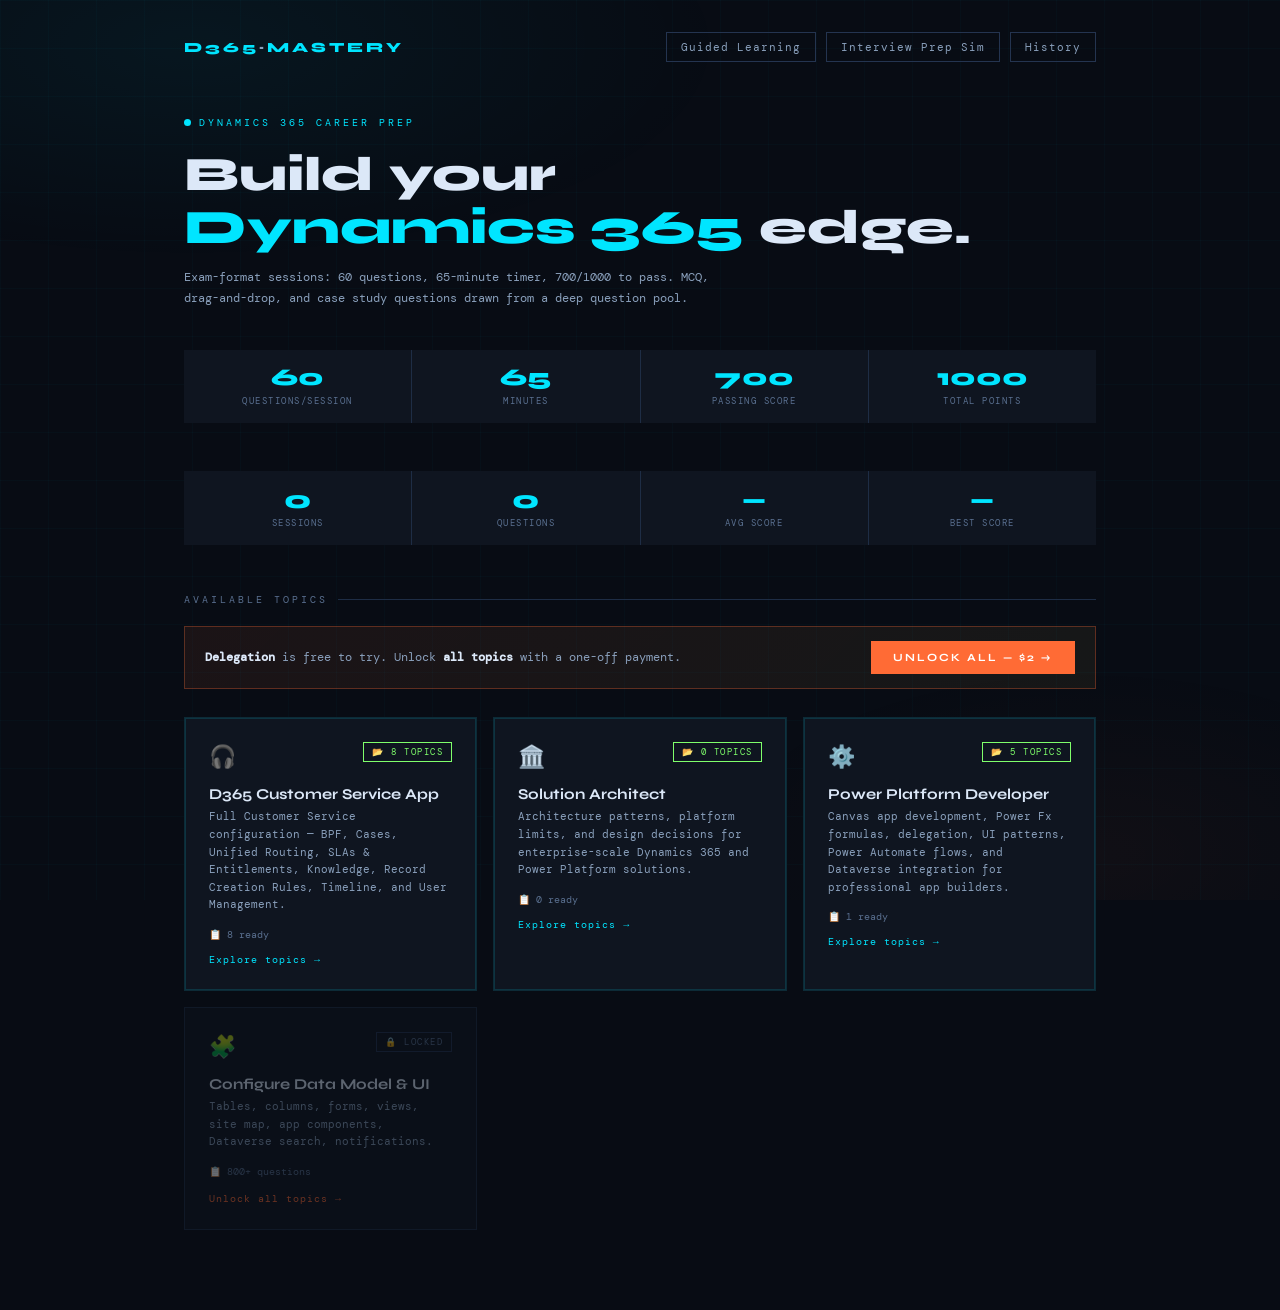
==== index.html @ d8ffca82 "add solution architect" ====
<!DOCTYPE html>
<html lang="en">
<head>
<meta charset="UTF-8">
<meta name="viewport" content="width=device-width, initial-scale=1.0">
<title>Build your Dynamics 365 Edge</title>
<link href="https://fonts.googleapis.com/css2?family=Syne:wght@400;600;700;800&family=DM+Mono:ital,wght@0,300;0,400;0,500;1,300&family=Share+Tech+Mono&display=swap" rel="stylesheet">
<style>
:root{
  --bg:#080c14;--surface:#0f1520;--surface2:#161f30;--surface3:#1c2840;
  --border:#1e2d45;--border2:#243450;
  --accent:#00e5ff;--accent-dim:rgba(0,229,255,0.1);
  --accent2:#ff6b35;--accent3:#7fff6b;--warn:#ffd166;
  --text:#dce8f8;--muted:#5a7090;--muted2:#8aa0bc;
  --correct:#7fff6b;--wrong:#ff4d6d;
  --correct-dim:rgba(127,255,107,0.09);--wrong-dim:rgba(255,77,109,0.09);
  --timer-ok:#7fff6b;--timer-warn:#ffd166;--timer-danger:#ff4d6d;
}
*{margin:0;padding:0;box-sizing:border-box}
body{font-family:'DM Mono',monospace;background:var(--bg);color:var(--text);min-height:100vh;overflow-x:hidden}
body::before{content:'';position:fixed;inset:0;background:radial-gradient(ellipse 70% 40% at 15% 5%,rgba(0,229,255,0.05) 0%,transparent 60%),radial-gradient(ellipse 50% 35% at 85% 95%,rgba(255,107,53,0.04) 0%,transparent 60%);pointer-events:none;z-index:0}
body::after{content:'';position:fixed;inset:0;background-image:linear-gradient(rgba(0,229,255,0.022) 1px,transparent 1px),linear-gradient(90deg,rgba(0,229,255,0.022) 1px,transparent 1px);background-size:48px 48px;pointer-events:none;z-index:0}
.app{position:relative;z-index:1;min-height:100vh}
.screen{display:none;min-height:100vh;padding:32px 24px;max-width:960px;margin:0 auto}
.screen.active{display:block;animation:fadeUp .35s ease}
@keyframes fadeUp{from{opacity:0;transform:translateY(14px)}to{opacity:1;transform:translateY(0)}}

/* ── NAV ── */
.top-nav{display:flex;justify-content:space-between;align-items:center;margin-bottom:48px}
.nav-logo{font-family:'Syne',sans-serif;font-weight:800;font-size:14px;letter-spacing:3px;text-transform:uppercase;color:var(--accent)}
.nav-logo span{color:var(--muted2)}
.nav-actions{display:flex;gap:10px}
.nav-btn{font-family:'DM Mono',monospace;font-size:11px;letter-spacing:1px;background:transparent;color:var(--muted2);border:1px solid var(--border2);padding:7px 14px;cursor:pointer;transition:all .2s}
.nav-btn:hover{color:var(--text);border-color:var(--muted2)}
.nav-btn.active-nav{color:var(--accent);border-color:var(--accent)}

/* ── HOME ── */
.hero-eyebrow{display:inline-flex;align-items:center;gap:8px;font-size:10px;letter-spacing:3px;text-transform:uppercase;color:var(--accent);margin-bottom:20px}
.hero-dot{width:7px;height:7px;border-radius:50%;background:var(--accent);animation:pulse 2s infinite}
@keyframes pulse{0%,100%{opacity:1;transform:scale(1)}50%{opacity:.4;transform:scale(1.6)}}
.hero-title{font-family:'Syne',sans-serif;font-size:clamp(2rem,5vw,3rem);font-weight:800;line-height:1.1;margin-bottom:12px}
.hero-title em{font-style:normal;color:var(--accent)}
.hero-sub{color:var(--muted2);font-size:12px;line-height:1.8;max-width:560px;margin-bottom:40px}
.exam-info-bar{display:grid;grid-template-columns:repeat(4,1fr);gap:1px;background:var(--border);margin-bottom:48px}
.eib-cell{background:var(--surface);padding:16px 18px;text-align:center}
.eib-n{font-family:'Syne',sans-serif;font-size:1.5rem;font-weight:800;color:var(--accent);display:block;line-height:1}
.eib-l{font-size:9px;color:var(--muted);letter-spacing:1.5px;text-transform:uppercase;margin-top:5px}
.stats-bar{display:flex;gap:1px;margin-bottom:48px;background:var(--border)}
.stat-cell{flex:1;background:var(--surface);padding:16px 18px;text-align:center}
.stat-n{font-family:'Syne',sans-serif;font-size:1.6rem;font-weight:800;color:var(--accent);display:block;line-height:1}
.stat-l{font-size:9px;color:var(--muted);letter-spacing:1.5px;text-transform:uppercase;margin-top:5px}
.section-label{font-size:10px;letter-spacing:3px;text-transform:uppercase;color:var(--muted);margin-bottom:20px;display:flex;align-items:center;gap:10px}
.section-label::after{content:'';flex:1;height:1px;background:var(--border)}
.topics-grid{display:grid;grid-template-columns:repeat(auto-fill,minmax(270px,1fr));gap:16px;margin-bottom:48px}
.topic-card{background:var(--surface);border:1px solid var(--border);padding:24px;cursor:pointer;transition:all .2s;position:relative;overflow:hidden}
.topic-card::before{content:'';position:absolute;inset:0;background:linear-gradient(135deg,var(--accent-dim),transparent);opacity:0;transition:opacity .3s}
.topic-card:hover{border-color:var(--accent);transform:translateY(-3px);box-shadow:0 12px 32px rgba(0,229,255,0.1)}
.topic-card:hover::before{opacity:1}
.topic-card.locked{opacity:.4;cursor:not-allowed}
.topic-card.locked:hover{transform:none;border-color:var(--border);box-shadow:none}
.topic-card.locked::before{display:none}
.skull-btn{position:absolute;bottom:14px;right:14px;background:none;border:1px solid transparent;color:var(--muted);font-size:14px;cursor:pointer;padding:4px 6px;line-height:1;transition:all .2s;opacity:0;z-index:10}
.topic-card:hover .skull-btn{opacity:1}
.skull-btn:hover{color:var(--wrong);border-color:rgba(255,77,109,0.4);background:rgba(255,77,109,0.08);transform:scale(1.15)}
.card-header{display:flex;justify-content:space-between;align-items:flex-start;margin-bottom:14px}
.card-icon{font-size:22px}
.card-status{font-size:9px;letter-spacing:1.5px;text-transform:uppercase;padding:3px 8px;border:1px solid}
.status-ready{color:var(--accent3);border-color:var(--accent3)}
.status-locked{color:var(--muted);border-color:var(--border2)}
.card-title{font-family:'Syne',sans-serif;font-weight:700;font-size:15px;margin-bottom:5px}
.card-desc{font-size:11px;color:var(--muted2);line-height:1.6;margin-bottom:14px}
.card-meta{display:flex;gap:12px;font-size:10px;color:var(--muted);flex-wrap:wrap}
.card-progress{margin-top:14px;height:2px;background:var(--border)}
.card-progress-fill{height:100%;background:linear-gradient(90deg,var(--accent),var(--accent3));transition:width .5s}
.mastery-badge{display:inline-flex;align-items:center;gap:5px;font-size:10px;margin-top:10px;padding:3px 8px;background:var(--surface2);border:1px solid var(--border2)}
.mb-dot{width:5px;height:5px;border-radius:50%}

/* ── QUIZ LAYOUT ── */
.quiz-layout{display:grid;grid-template-columns:1fr;gap:0;min-height:100vh}
.quiz-layout.has-scenario{grid-template-columns:1fr 340px}

/* ── QUIZ TOPBAR ── */
.quiz-topbar{display:flex;justify-content:space-between;align-items:center;margin-bottom:0;padding:16px 24px;background:var(--surface);border-bottom:1px solid var(--border);position:sticky;top:0;z-index:100;grid-column:1/-1}
.quiz-back{font-size:11px;color:var(--muted);cursor:pointer;background:none;border:none;font-family:'DM Mono',monospace;transition:color .2s}
.quiz-back:hover{color:var(--accent)}
.quiz-center{display:flex;align-items:center;gap:20px}
.q-counter{font-size:11px;color:var(--muted2);letter-spacing:.5px}
.q-type-badge{font-size:9px;letter-spacing:2px;text-transform:uppercase;padding:3px 8px;border:1px solid}
.qtb-mcq{color:var(--accent);border-color:var(--accent)}
.qtb-dragdrop{color:var(--warn);border-color:var(--warn)}
.qtb-casestudy{color:var(--accent2);border-color:var(--accent2)}

/* ── TIMER ── */
.timer-wrap{display:flex;align-items:center;gap:8px}
.timer-display{font-family:'Share Tech Mono',monospace;font-size:20px;min-width:64px;text-align:right;letter-spacing:2px;transition:color .3s}
.timer-display.ok{color:var(--timer-ok)}
.timer-display.warn{color:var(--timer-warn)}
.timer-display.danger{color:var(--timer-danger);animation:timerPulse .8s infinite}
@keyframes timerPulse{0%,100%{opacity:1}50%{opacity:.5}}
.timer-bar-track{width:80px;height:4px;background:var(--border);border-radius:2px;overflow:hidden}
.timer-bar-fill{height:100%;border-radius:2px;transition:width 1s linear,background .3s}

/* ── SCORE LIVE ── */
.live-score{font-family:'Syne',sans-serif;font-size:12px;font-weight:700;color:var(--muted2)}
.live-score span{color:var(--accent)}

/* ── MAIN QUIZ AREA ── */
.quiz-main{padding:28px 24px;overflow-y:auto}
.progress-track{height:3px;background:var(--border);margin-bottom:28px;position:relative;overflow:hidden}
.progress-fill{height:100%;background:linear-gradient(90deg,var(--accent),var(--accent2));transition:width .5s}
.progress-fill::after{content:'';position:absolute;right:0;top:0;width:24px;height:100%;background:#fff;opacity:.4;filter:blur(4px)}

/* ── QUESTION NAV DOTS ── */
.q-nav{display:flex;flex-wrap:wrap;gap:6px;margin-bottom:24px}
.q-dot{width:22px;height:22px;border-radius:2px;border:1px solid var(--border2);background:var(--surface2);cursor:pointer;transition:all .15s;font-size:8px;font-family:'Syne',sans-serif;font-weight:700;display:flex;align-items:center;justify-content:center;color:var(--muted)}
.q-dot:hover{border-color:var(--accent);color:var(--accent)}
.q-dot.current{border-color:var(--accent);background:var(--accent);color:#000}
.q-dot.answered-correct{background:rgba(127,255,107,0.2);border-color:var(--correct);color:var(--correct)}
.q-dot.answered-wrong{background:rgba(255,77,109,0.2);border-color:var(--wrong);color:var(--wrong)}
.q-dot.answered-partial{background:rgba(255,209,102,0.2);border-color:var(--warn);color:var(--warn)}
.q-dot.skipped{border-color:var(--muted);border-style:dashed}

/* ── SCENARIO PANEL ── */
.scenario-panel{background:var(--surface);border-left:1px solid var(--border);display:flex;flex-direction:column;position:sticky;top:57px;height:calc(100vh - 57px);overflow:hidden}
.scenario-header{padding:16px 20px;border-bottom:1px solid var(--border);display:flex;justify-content:space-between;align-items:center;flex-shrink:0}
.scenario-header-title{font-family:'Syne',sans-serif;font-size:11px;font-weight:700;letter-spacing:2px;text-transform:uppercase;color:var(--accent2)}
.scenario-toggle{font-size:11px;color:var(--muted);cursor:pointer;background:none;border:none;font-family:'DM Mono',monospace;transition:color .2s}
.scenario-toggle:hover{color:var(--accent)}
.scenario-body{padding:20px;overflow-y:auto;flex:1;font-size:12px;line-height:1.75;color:var(--muted2)}
.scenario-body strong{color:var(--text)}
.scenario-body .scenario-label{font-size:9px;letter-spacing:2px;text-transform:uppercase;color:var(--accent2);margin-bottom:10px;display:block}
.scenario-body .scenario-q-list{margin-top:16px;padding-top:16px;border-top:1px solid var(--border)}
.scenario-body .sq-item{display:flex;gap:8px;font-size:11px;padding:6px 0;color:var(--muted);cursor:pointer;transition:color .2s}
.scenario-body .sq-item:hover{color:var(--text)}
.scenario-body .sq-item.sq-current{color:var(--accent)}
.scenario-body .sq-item.sq-done-pass{color:var(--correct)}
.scenario-body .sq-item.sq-done-fail{color:var(--wrong)}

/* ── MCQ ── */
.q-block{animation:fadeUp .25s ease}
.q-meta-row{display:flex;align-items:center;gap:10px;margin-bottom:14px;flex-wrap:wrap}
.cat-tag{font-size:9px;letter-spacing:2px;text-transform:uppercase;padding:3px 10px;border:1px solid}
.cat-delegable{color:var(--accent3);border-color:var(--accent3)}
.cat-nondelegable{color:var(--wrong);border-color:var(--wrong)}
.cat-partial{color:var(--warn);border-color:var(--warn)}
.cat-general{color:var(--accent);border-color:var(--accent)}
.q-tag-chip{font-size:9px;color:var(--muted);padding:3px 8px;background:var(--surface2);border:1px solid var(--border)}
.pts-chip{font-size:9px;color:var(--warn);padding:3px 8px;background:rgba(255,209,102,0.08);border:1px solid rgba(255,209,102,0.3);margin-left:auto}
.question-text{font-family:'Syne',sans-serif;font-size:clamp(.95rem,2.5vw,1.15rem);font-weight:700;line-height:1.55;margin-bottom:24px}
.options-grid{display:grid;gap:9px;margin-bottom:20px}
.opt-btn{background:var(--surface);border:1px solid var(--border);color:var(--text);padding:13px 17px;text-align:left;cursor:pointer;font-family:'DM Mono',monospace;font-size:12px;line-height:1.5;transition:all .15s;display:flex;align-items:flex-start;gap:12px;width:100%}
.opt-btn:hover:not(:disabled){border-color:var(--accent);background:var(--surface2);transform:translateX(4px)}
.opt-btn:disabled{cursor:default}
.opt-letter{font-family:'Syne',sans-serif;font-weight:800;font-size:10px;color:var(--muted);min-width:18px;padding-top:2px;flex-shrink:0}
.opt-btn.selected{border-color:var(--accent);background:var(--accent-dim)}
.opt-btn.selected .opt-letter{color:var(--accent)}
.opt-btn.correct{border-color:var(--correct);background:var(--correct-dim)}
.opt-btn.correct .opt-letter{color:var(--correct)}
.opt-btn.wrong{border-color:var(--wrong);background:var(--wrong-dim)}
.opt-btn.wrong .opt-letter{color:var(--wrong)}
.opt-btn.incorrect-reveal{border-color:var(--border2);opacity:.7}
.opt-wrong-note{display:none;font-size:10px;color:var(--wrong);margin-top:5px;line-height:1.5}
.opt-btn.incorrect-reveal .opt-wrong-note{display:block}

/* ── FEEDBACK ── */
.feedback-panel{border-left:3px solid;padding:14px 18px;background:var(--surface);margin-bottom:16px;display:none;animation:fadeUp .25s ease}
.feedback-panel.show{display:block}
.feedback-panel.fp-correct{border-color:var(--correct)}
.feedback-panel.fp-wrong{border-color:var(--wrong)}
.feedback-panel.fp-partial{border-color:var(--warn)}
.fb-label{font-family:'Syne',sans-serif;font-weight:800;font-size:10px;letter-spacing:2.5px;text-transform:uppercase;margin-bottom:7px}
.fb-label.c{color:var(--correct)}
.fb-label.w{color:var(--wrong)}
.fb-label.p{color:var(--warn)}
.fb-body{font-size:11px;color:var(--muted2);line-height:1.75}
.fb-body strong{color:var(--text)}
.fb-pts{font-family:'Syne',sans-serif;font-size:11px;font-weight:700;margin-top:8px}
.ms-ref-btn{display:inline-flex;align-items:center;gap:7px;margin-top:12px;font-family:'DM Mono',monospace;font-size:10px;color:var(--accent);border:1px solid rgba(0,229,255,0.3);background:rgba(0,229,255,0.05);padding:7px 13px;text-decoration:none;transition:all .2s}
.ms-ref-btn:hover{background:rgba(0,229,255,0.12);border-color:var(--accent)}

/* ── DRAG & DROP ── */
.dd-instruction{font-family:'Syne',sans-serif;font-size:clamp(.9rem,2vw,1.1rem);font-weight:700;line-height:1.55;margin-bottom:20px}
.dd-layout{display:grid;grid-template-columns:1fr 1fr;gap:20px;margin-bottom:20px}
.dd-items-pool{background:var(--surface2);border:1px solid var(--border);padding:16px}
.dd-pool-label{font-size:9px;letter-spacing:2px;text-transform:uppercase;color:var(--muted);margin-bottom:12px}
.dd-item{background:var(--surface);border:1px solid var(--border2);padding:10px 14px;margin-bottom:8px;cursor:grab;font-size:12px;transition:all .2s;user-select:none;display:flex;align-items:center;gap:8px}
.dd-item:hover{border-color:var(--accent);transform:translateX(3px)}
.dd-item.dragging{opacity:.4;border-color:var(--accent);cursor:grabbing}
.dd-item.placed{opacity:.4;cursor:default;background:var(--surface2)}
.dd-item.placed:hover{transform:none;border-color:var(--border2)}
.dd-drag-handle{color:var(--muted);font-size:10px}
.dd-zones{display:grid;gap:12px}
.dd-zone{background:var(--surface2);border:2px dashed var(--border2);padding:14px;min-height:80px;transition:all .2s}
.dd-zone.drag-over{border-color:var(--accent);background:var(--accent-dim)}
.dd-zone-label{font-size:9px;letter-spacing:2px;text-transform:uppercase;color:var(--muted2);margin-bottom:10px;display:flex;align-items:center;gap:6px}
.dd-zone-label::before{content:'';width:6px;height:6px;border-radius:50%;background:var(--muted2)}
.dd-placed-item{background:var(--surface);border:1px solid var(--border2);padding:8px 12px;margin-bottom:6px;font-size:11px;display:flex;justify-content:space-between;align-items:center;cursor:pointer;transition:all .2s}
.dd-placed-item:hover{border-color:var(--wrong);color:var(--wrong)}
.dd-placed-item .remove-x{color:var(--muted);font-size:12px;transition:color .2s}
.dd-placed-item:hover .remove-x{color:var(--wrong)}
.dd-zone.zone-correct{border-color:var(--correct);background:var(--correct-dim);border-style:solid}
.dd-zone.zone-wrong{border-color:var(--wrong);background:var(--wrong-dim);border-style:solid}
.dd-zone.zone-partial{border-color:var(--warn);background:rgba(255,209,102,0.06);border-style:solid}
.dd-check-btn{font-family:'Syne',sans-serif;font-weight:700;font-size:11px;letter-spacing:2px;text-transform:uppercase;background:var(--accent);color:#000;border:none;padding:12px 28px;cursor:pointer;transition:all .2s;margin-bottom:16px}
.dd-check-btn:hover{transform:translateY(-2px);box-shadow:0 6px 20px rgba(0,229,255,0.3)}
.dd-check-btn:disabled{opacity:.4;cursor:default;transform:none;box-shadow:none}

/* ── CASE STUDY ── */
.cs-sub-header{display:flex;align-items:center;gap:12px;margin-bottom:16px}
.cs-sub-label{font-size:9px;letter-spacing:2px;text-transform:uppercase;color:var(--accent2)}
.cs-sub-progress{font-size:10px;color:var(--muted)}

/* ── QUESTION ACTIONS ── */
.q-actions{display:flex;gap:10px;align-items:center;margin-top:4px;flex-wrap:wrap}
.btn-next{font-family:'Syne',sans-serif;font-weight:700;font-size:11px;letter-spacing:2px;text-transform:uppercase;background:transparent;color:var(--accent);border:1px solid var(--accent);padding:11px 26px;cursor:pointer;transition:all .2s;display:none}
.btn-next.show{display:inline-block}
.btn-next:hover{background:var(--accent);color:#000}
.btn-skip{font-family:'Syne',sans-serif;font-weight:700;font-size:11px;letter-spacing:2px;text-transform:uppercase;background:transparent;color:var(--muted);border:1px solid var(--border2);padding:11px 20px;cursor:pointer;transition:all .2s}
.btn-skip:hover{color:var(--text);border-color:var(--muted)}
.btn-skip.hide{display:none}
.flag-btn{font-family:'DM Mono',monospace;font-size:11px;color:var(--muted);background:none;border:1px solid var(--border2);padding:11px 14px;cursor:pointer;transition:all .2s}
.flag-btn:hover{color:var(--warn);border-color:var(--warn)}
.flag-btn.flagged{color:var(--warn);border-color:var(--warn);background:rgba(255,209,102,0.08)}
.report-btn{font-family:'DM Mono',monospace;font-size:11px;color:var(--muted);background:none;border:1px solid var(--border2);padding:11px 14px;cursor:pointer;transition:all .2s}
.report-btn:hover{color:var(--wrong);border-color:var(--wrong)}
.report-btn.reported{color:var(--wrong);border-color:var(--wrong);background:rgba(255,77,109,0.08)}

.topic-card-group{border-color:var(--accent-dim);position:relative}
.topic-card-group::after{content:'';position:absolute;inset:0;border:1px solid var(--accent);opacity:.15;pointer-events:none}
/* ── GUIDED LEARNING ── */
.gl-reader-layout{display:grid;grid-template-columns:220px 1fr;gap:0;min-height:calc(100vh - 120px);border:1px solid var(--border)}
.gl-sidebar{background:var(--surface);border-right:1px solid var(--border);padding:0;display:flex;flex-direction:column;position:sticky;top:24px;max-height:calc(100vh - 48px);overflow-y:auto}
.gl-sidebar-topic{font-family:'Syne',sans-serif;font-size:11px;font-weight:700;letter-spacing:2px;text-transform:uppercase;color:var(--accent);padding:20px 18px 12px;border-bottom:1px solid var(--border)}
.gl-sidebar-nav{flex:1;padding:8px 0}
.gl-nav-chapter{width:100%;background:none;border:none;text-align:left;padding:10px 18px;font-family:'DM Mono',monospace;font-size:11px;color:var(--muted2);cursor:pointer;transition:all .15s;display:flex;align-items:center;gap:10px;line-height:1.4}
.gl-nav-chapter:hover{color:var(--text);background:var(--surface2)}
.gl-nav-chapter.active{color:var(--accent);background:var(--accent-dim);border-left:2px solid var(--accent)}
.gl-nav-chapter.done{color:var(--correct)}
.gl-nav-chapter .gl-ch-num{font-size:9px;color:var(--muted);min-width:16px}
.gl-nav-chapter .gl-ch-tick{margin-left:auto;color:var(--correct);font-size:10px;opacity:0}
.gl-nav-chapter.done .gl-ch-tick{opacity:1}
.gl-back-btn{margin:12px;font-family:'DM Mono',monospace;font-size:10px;letter-spacing:1px;color:var(--muted);background:none;border:1px solid var(--border);padding:8px 12px;cursor:pointer;transition:all .2s;text-align:left}
.gl-back-btn:hover{color:var(--text);border-color:var(--muted)}
.gl-content{padding:36px 40px;background:var(--bg);min-height:500px}
.gl-chapter-eyebrow{font-size:9px;letter-spacing:3px;text-transform:uppercase;color:var(--accent);margin-bottom:10px}
.gl-chapter-title{font-family:'Syne',sans-serif;font-size:1.6rem;font-weight:800;margin-bottom:6px;line-height:1.2}
.gl-chapter-sub{font-size:12px;color:var(--muted2);line-height:1.7;margin-bottom:28px;max-width:600px}
.gl-section{margin-bottom:32px}
.gl-section h3{font-family:'Syne',sans-serif;font-size:13px;font-weight:700;letter-spacing:1px;text-transform:uppercase;color:var(--muted2);margin-bottom:12px;padding-bottom:6px;border-bottom:1px solid var(--border)}
.gl-prose{font-size:13px;line-height:1.9;color:var(--text);margin-bottom:16px}
.gl-prose strong{color:var(--accent)}
.gl-prose code{font-family:'DM Mono',monospace;font-size:11px;background:var(--surface2);border:1px solid var(--border);padding:1px 6px;color:var(--accent3)}
.gl-keybox{background:var(--surface);border:1px solid var(--border2);border-left:3px solid var(--accent);padding:16px 18px;margin-bottom:16px}
.gl-keybox-label{font-size:9px;letter-spacing:2px;text-transform:uppercase;color:var(--accent);margin-bottom:8px}
.gl-keybox ul{list-style:none;padding:0;margin:0}
.gl-keybox ul li{font-size:12px;line-height:1.8;color:var(--muted2);padding-left:14px;position:relative}
.gl-keybox ul li::before{content:'→';position:absolute;left:0;color:var(--accent);font-size:10px}
.gl-keybox ul li strong{color:var(--text)}
.gl-warnbox{background:var(--surface);border:1px solid var(--border2);border-left:3px solid var(--warn);padding:16px 18px;margin-bottom:16px}
.gl-warnbox-label{font-size:9px;letter-spacing:2px;text-transform:uppercase;color:var(--warn);margin-bottom:8px}
.gl-warnbox p{font-size:12px;line-height:1.8;color:var(--muted2);margin:0}
.gl-warnbox p strong{color:var(--text)}
.gl-table{width:100%;border-collapse:collapse;margin-bottom:16px;font-size:12px}
.gl-table th{background:var(--surface2);border:1px solid var(--border);padding:10px 14px;text-align:left;font-family:'Syne',sans-serif;font-size:10px;letter-spacing:1px;text-transform:uppercase;color:var(--muted)}
.gl-table td{border:1px solid var(--border);padding:10px 14px;color:var(--muted2);line-height:1.6;vertical-align:top}
.gl-table td strong{color:var(--text)}
.gl-table tr:hover td{background:var(--surface)}
/* Quick Check */
.gl-qcheck{background:var(--surface);border:1px solid var(--border2);padding:24px;margin-top:32px}
.gl-qcheck-label{font-size:9px;letter-spacing:3px;text-transform:uppercase;color:var(--warn);margin-bottom:12px}
.gl-qcheck-q{font-size:13px;line-height:1.7;margin-bottom:16px;font-weight:500}
.gl-qcheck-opts{display:flex;flex-direction:column;gap:8px;margin-bottom:0}
.gl-qcheck-opt{background:none;border:1px solid var(--border2);padding:10px 14px;text-align:left;font-family:'DM Mono',monospace;font-size:12px;color:var(--muted2);cursor:pointer;transition:all .2s;display:flex;align-items:flex-start;gap:10px}
.gl-qcheck-opt:hover:not(:disabled){border-color:var(--accent);color:var(--text)}
.gl-qcheck-opt:disabled{cursor:default}
.gl-qcheck-opt.qc-correct{border-color:var(--correct);color:var(--correct);background:var(--correct-dim)}
.gl-qcheck-opt.qc-wrong{border-color:var(--wrong);color:var(--wrong);background:var(--wrong-dim)}
.gl-qcheck-opt.qc-reveal{border-color:var(--correct);color:var(--correct);opacity:.5}
.gl-qcheck-letter{font-size:9px;color:var(--muted);min-width:14px;margin-top:2px}
.gl-qcheck-fb{margin-top:14px;font-size:12px;line-height:1.7;padding:12px 14px;border-left:3px solid var(--border2);color:var(--muted2);display:none}
.gl-qcheck-fb.show{display:block}
.gl-qcheck-fb.fb-ok{border-color:var(--correct);color:var(--muted2)}
.gl-qcheck-fb.fb-wrong{border-color:var(--wrong);color:var(--muted2)}
/* Nav footer */
.gl-nav-footer{display:flex;justify-content:space-between;align-items:center;margin-top:40px;padding-top:24px;border-top:1px solid var(--border)}
.gl-nav-footer-btn{font-family:'Syne',sans-serif;font-weight:700;font-size:11px;letter-spacing:2px;text-transform:uppercase;padding:12px 24px;cursor:pointer;transition:all .2s;border:1px solid var(--border2);background:none;color:var(--muted)}
.gl-nav-footer-btn:hover{color:var(--text);border-color:var(--muted)}
.gl-nav-footer-btn.primary{background:var(--accent);color:#000;border-color:var(--accent)}
.gl-nav-footer-btn.primary:hover{background:var(--text);border-color:var(--text)}
.gl-progress-bar{height:2px;background:var(--border);margin-bottom:0}
.gl-progress-fill{height:100%;background:var(--accent);transition:width .4s ease}
@media(max-width:680px){
  .gl-reader-layout{grid-template-columns:1fr}
  .gl-sidebar{position:static;max-height:none;border-right:none;border-bottom:1px solid var(--border)}
  .gl-content{padding:24px 18px}
}

/* ── REPORT MODAL ── */
.rpt-modal-bg{position:fixed;inset:0;background:rgba(0,0,0,.88);z-index:9999;display:flex;align-items:center;justify-content:center;padding:24px;animation:fadeUp .2s ease}
.rpt-modal{background:var(--surface);border:1px solid var(--border2);max-width:460px;width:100%;padding:32px;position:relative}
.rpt-close{position:absolute;top:16px;right:16px;background:none;border:none;color:var(--muted);font-size:16px;cursor:pointer;line-height:1;padding:4px 8px}
.rpt-close:hover{color:var(--text)}
.rpt-eyebrow{font-size:9px;letter-spacing:3px;text-transform:uppercase;color:var(--wrong);margin-bottom:10px}
.rpt-title{font-family:'Syne',sans-serif;font-size:1.2rem;font-weight:800;margin-bottom:6px}
.rpt-subtitle{font-size:11px;color:var(--muted2);line-height:1.6;margin-bottom:24px}
.rpt-label{font-size:10px;letter-spacing:2px;text-transform:uppercase;color:var(--muted);margin-bottom:8px;display:block}
.rpt-select{width:100%;background:var(--surface2);border:1px solid var(--border2);color:var(--text);font-family:'DM Mono',monospace;font-size:12px;padding:11px 14px;margin-bottom:18px;cursor:pointer;appearance:none;-webkit-appearance:none;background-image:url("data:image/svg+xml,%3Csvg xmlns='http://www.w3.org/2000/svg' width='12' height='12' viewBox='0 0 24 24' fill='none' stroke='%235a7090' stroke-width='2'%3E%3Cpolyline points='6 9 12 15 18 9'/%3E%3C/svg%3E");background-repeat:no-repeat;background-position:right 14px center}
.rpt-select:focus{outline:none;border-color:var(--accent)}
.rpt-textarea{width:100%;background:var(--surface2);border:1px solid var(--border2);color:var(--text);font-family:'DM Mono',monospace;font-size:12px;padding:11px 14px;resize:none;height:90px;line-height:1.6;margin-bottom:6px}
.rpt-textarea:focus{outline:none;border-color:var(--accent)}
.rpt-charcount{font-size:10px;color:var(--muted);text-align:right;margin-bottom:18px;display:block}
.rpt-charcount.rpt-warn{color:var(--wrong)}
.rpt-submit{font-family:'Syne',sans-serif;font-weight:700;font-size:11px;letter-spacing:2px;text-transform:uppercase;background:var(--wrong);color:#fff;border:none;padding:12px 28px;cursor:pointer;width:100%;transition:all .2s}
.rpt-submit:hover:not(:disabled){background:#e03055}
.rpt-submit:disabled{opacity:.45;cursor:not-allowed}
.rpt-status{font-size:11px;text-align:center;margin-top:14px;min-height:18px}
.rpt-status.ok{color:var(--correct)}
.rpt-status.err{color:var(--wrong)}

/* ── RESULTS ── */
.results-hero{display:grid;grid-template-columns:auto 1fr;gap:32px;align-items:center;margin-bottom:32px;flex-wrap:wrap}
.score-circle{width:140px;height:140px;border-radius:50%;display:flex;flex-direction:column;align-items:center;justify-content:center;border:3px solid;flex-shrink:0;position:relative}
.score-circle::before{content:'';position:absolute;inset:-6px;border-radius:50%;border:1px solid;opacity:.3}
.sc-num{font-family:'Syne',sans-serif;font-size:2.4rem;font-weight:800;line-height:1}
.sc-denom{font-size:11px;color:var(--muted);margin-top:2px}
.sc-grade{font-family:'Syne',sans-serif;font-size:10px;font-weight:700;letter-spacing:2px;text-transform:uppercase;margin-top:6px}
.results-meta h2{font-family:'Syne',sans-serif;font-size:clamp(1.4rem,3vw,2rem);font-weight:800;margin-bottom:8px}
.results-meta p{font-size:12px;color:var(--muted2);line-height:1.7}
.pass-badge{display:inline-flex;align-items:center;gap:6px;font-family:'Syne',sans-serif;font-size:11px;font-weight:700;letter-spacing:2px;text-transform:uppercase;padding:6px 14px;border:2px solid;margin-bottom:12px}
.pass-badge.pass{color:var(--correct);border-color:var(--correct)}
.pass-badge.fail{color:var(--wrong);border-color:var(--wrong)}
.breakdown-grid{display:grid;grid-template-columns:repeat(3,1fr);gap:12px;margin-bottom:24px}
.bd-cell{background:var(--surface);border:1px solid var(--border);padding:16px;text-align:center}
.bd-n{font-family:'Syne',sans-serif;font-size:1.5rem;font-weight:800;display:block}
.bd-l{font-size:9px;color:var(--muted);letter-spacing:1.5px;text-transform:uppercase;margin-top:4px}
/* CI */
.ci-card{background:var(--surface);border:1px solid var(--border);padding:22px;margin-bottom:22px}
.ci-title{font-family:'Syne',sans-serif;font-size:11px;font-weight:700;letter-spacing:2px;text-transform:uppercase;color:var(--muted);margin-bottom:14px}
.ci-bar-outer{position:relative;height:40px;margin-bottom:8px}
.ci-bar-track{position:absolute;top:50%;transform:translateY(-50%);left:0;right:0;height:6px;background:var(--border);border-radius:3px}
.ci-bar-range{position:absolute;top:50%;transform:translateY(-50%);height:6px;background:rgba(0,229,255,0.2);border-radius:3px;border-left:2px solid var(--accent);border-right:2px solid var(--accent);transition:all .8s ease}
.ci-bar-point{position:absolute;top:50%;transform:translate(-50%,-50%);width:14px;height:14px;background:var(--accent);border-radius:50%;z-index:3;transition:left .8s ease;box-shadow:0 0 0 4px rgba(0,229,255,0.2)}
.ci-tick-labels{display:flex;justify-content:space-between;font-size:9px;color:var(--muted)}
.ci-stats{display:grid;grid-template-columns:repeat(3,1fr);gap:10px;margin-top:14px}
.ci-stat{text-align:center;background:var(--surface2);padding:11px;border:1px solid var(--border)}
.ci-stat-n{font-family:'Syne',sans-serif;font-size:1.2rem;font-weight:800;display:block}
.ci-stat-l{font-size:9px;color:var(--muted);letter-spacing:1px;text-transform:uppercase;margin-top:3px}
.ci-interpret{margin-top:12px;font-size:10px;color:var(--muted);line-height:1.75;padding-top:12px;border-top:1px solid var(--border)}
.ci-interpret strong{color:var(--text)}
/* Perf */
.perf-grid{display:grid;gap:10px;margin-bottom:24px}
.perf-item{background:var(--surface);border:1px solid var(--border);padding:15px 18px;display:flex;gap:13px;align-items:flex-start}
.perf-icon{font-size:15px;min-width:20px;margin-top:1px}
.perf-area{font-family:'Syne',sans-serif;font-size:12px;font-weight:700;margin-bottom:4px}
.perf-why{font-size:11px;color:var(--muted2);line-height:1.65;margin-bottom:5px}
.perf-action{font-size:10px;color:var(--warn)}
/* Review */
.review-toggle{font-size:11px;color:var(--accent);cursor:pointer;letter-spacing:1px;border:none;background:none;font-family:'DM Mono',monospace;margin-bottom:14px;padding:0;display:flex;align-items:center;gap:6px}
.review-toggle:hover{opacity:.7}
.review-list{display:none}
.review-list.open{display:block}
.review-item{display:flex;gap:12px;padding:13px 0;border-bottom:1px solid var(--border);font-size:11px;line-height:1.65}
.ri-icon{font-size:13px;min-width:20px}
.ri-q strong{color:var(--text);display:block;margin-bottom:3px}
.ri-q{color:var(--muted2)}
.ri-ans{font-size:10px;color:var(--correct);margin-top:3px}
.results-actions{display:flex;gap:12px;flex-wrap:wrap;margin-top:24px}
.btn-primary{font-family:'Syne',sans-serif;font-weight:700;font-size:12px;letter-spacing:2px;text-transform:uppercase;background:var(--accent);color:#000;border:none;padding:14px 32px;cursor:pointer;transition:all .2s}
.btn-primary:hover{transform:translateY(-2px);box-shadow:0 8px 24px rgba(0,229,255,0.3)}
.btn-ghost{font-family:'Syne',sans-serif;font-weight:700;font-size:12px;letter-spacing:2px;text-transform:uppercase;background:transparent;color:var(--muted2);border:1px solid var(--border2);padding:14px 26px;cursor:pointer;transition:all .2s}
.btn-ghost:hover{color:var(--text);border-color:var(--muted2)}
/* History */
.history-empty{text-align:center;padding:60px 20px;color:var(--muted);font-size:12px}
.history-empty span{font-size:40px;display:block;margin-bottom:16px}
.session-list{display:grid;gap:10px}
.session-card{background:var(--surface);border:1px solid var(--border);padding:16px 20px;display:flex;justify-content:space-between;align-items:center;gap:16px}
.sc-topic{font-family:'Syne',sans-serif;font-size:12px;font-weight:700;margin-bottom:3px}
.sc-meta{font-size:10px;color:var(--muted)}
.sc-score-block{text-align:right}
.sc-score{font-family:'Syne',sans-serif;font-size:1.4rem;font-weight:800;line-height:1}
.sc-pct{font-size:10px;color:var(--muted);display:block;margin-top:2px}
/* Loading */
.loading-overlay{position:fixed;inset:0;background:var(--bg);display:flex;flex-direction:column;align-items:center;justify-content:center;z-index:999;gap:16px}
.loading-spinner{width:36px;height:36px;border:3px solid var(--border);border-top-color:var(--accent);border-radius:50%;animation:spin .8s linear infinite}
@keyframes spin{to{transform:rotate(360deg)}}
.loading-text{font-size:12px;color:var(--muted);letter-spacing:2px;text-transform:uppercase}
@media(max-width:700px){
  .quiz-layout.has-scenario{grid-template-columns:1fr}
  .scenario-panel{display:none}
  .breakdown-grid{grid-template-columns:1fr 1fr}
  .results-hero{grid-template-columns:1fr}
  .score-circle{margin:0 auto}
  .dd-layout{grid-template-columns:1fr}
}
/* ── RESUME PROMPT ── */
.resume-modal-bg{position:fixed;inset:0;background:rgba(0,0,0,.88);z-index:9998;display:flex;align-items:center;justify-content:center;padding:24px;animation:fadeUp .2s ease}
.resume-modal{background:var(--surface);border:1px solid var(--border2);max-width:460px;width:100%;padding:32px;position:relative}
.rm-eyebrow{font-size:9px;letter-spacing:3px;text-transform:uppercase;color:var(--warn);margin-bottom:12px}
.rm-title{font-family:'Syne',sans-serif;font-size:1.3rem;font-weight:800;margin-bottom:10px}
.rm-body{font-size:12px;color:var(--muted2);line-height:1.8;margin-bottom:24px}
.rm-actions{display:flex;gap:10px;flex-wrap:wrap}
.rm-resume{font-family:'Syne',sans-serif;font-weight:700;font-size:11px;letter-spacing:2px;text-transform:uppercase;background:var(--accent);color:#000;border:none;padding:12px 26px;cursor:pointer;transition:all .2s}
.rm-resume:hover{transform:translateY(-2px);box-shadow:0 6px 20px rgba(0,229,255,0.3)}
.rm-discard{font-family:'Syne',sans-serif;font-weight:700;font-size:11px;letter-spacing:2px;text-transform:uppercase;background:transparent;color:var(--wrong);border:1px solid rgba(255,77,109,0.35);padding:12px 22px;cursor:pointer;transition:all .2s}
.rm-discard:hover{background:rgba(255,77,109,0.08)}
/* ── SESSION REPLAY ── */
.replay-banner{display:flex;align-items:center;gap:10px;background:rgba(255,209,102,0.07);border:1px solid rgba(255,209,102,0.25);padding:10px 16px;margin-bottom:20px;font-size:11px;color:var(--warn);border-radius:0}
.replay-q-nav{display:flex;flex-wrap:wrap;gap:6px;margin-bottom:24px}
.rq-dot{width:22px;height:22px;border-radius:2px;border:1px solid var(--border2);background:var(--surface2);cursor:pointer;transition:all .15s;font-size:8px;font-family:'Syne',sans-serif;font-weight:700;display:flex;align-items:center;justify-content:center;color:var(--muted)}
.rq-dot:hover{border-color:var(--accent);color:var(--accent)}
.rq-dot.rq-current{border-color:var(--accent);background:var(--accent);color:#000}
.rq-dot.rq-correct{background:rgba(127,255,107,0.2);border-color:var(--correct);color:var(--correct)}
.rq-dot.rq-wrong{background:rgba(255,77,109,0.2);border-color:var(--wrong);color:var(--wrong)}
.rq-dot.rq-partial{background:rgba(255,209,102,0.2);border-color:var(--warn);color:var(--warn)}
.rq-dot.rq-skipped{border-color:var(--muted);border-style:dashed}
.replay-opt{background:var(--surface);border:1px solid var(--border);padding:13px 17px;font-family:'DM Mono',monospace;font-size:12px;line-height:1.5;display:flex;align-items:flex-start;gap:12px;margin-bottom:8px;pointer-events:none}
.replay-opt.ro-correct{border-color:var(--correct);background:var(--correct-dim)}
.replay-opt.ro-wrong{border-color:var(--wrong);background:var(--wrong-dim)}
.replay-opt.ro-neutral{opacity:.6}
.replay-opt .opt-letter{font-family:'Syne',sans-serif;font-weight:800;font-size:10px;min-width:18px;padding-top:2px;flex-shrink:0}
.replay-opt.ro-correct .opt-letter{color:var(--correct)}
.replay-opt.ro-wrong .opt-letter{color:var(--wrong)}
.replay-nav-btns{display:flex;gap:10px;margin-top:16px}
.rp-btn{font-family:'Syne',sans-serif;font-weight:700;font-size:11px;letter-spacing:2px;text-transform:uppercase;padding:11px 22px;cursor:pointer;transition:all .2s;border:1px solid}
.rp-btn-prev{background:transparent;color:var(--muted2);border-color:var(--border2)}
.rp-btn-prev:hover{color:var(--text);border-color:var(--muted)}
.rp-btn-next{background:transparent;color:var(--accent);border-color:var(--accent)}
.rp-btn-next:hover{background:var(--accent);color:#000}
.rp-btn:disabled{opacity:.3;cursor:default;transform:none}
.unlock-banner{display:flex;align-items:center;justify-content:space-between;gap:16px;background:linear-gradient(135deg,rgba(255,107,53,0.08),rgba(255,209,102,0.06));border:1px solid rgba(255,107,53,0.3);padding:14px 20px;margin-bottom:28px;flex-wrap:wrap}
.unlock-banner-text{font-size:12px;color:var(--muted2);line-height:1.6}
.unlock-banner-text strong{color:var(--text)}
.unlock-btn{font-family:'Syne',sans-serif;font-weight:700;font-size:11px;letter-spacing:2px;text-transform:uppercase;background:var(--accent2);color:#fff;border:none;padding:10px 22px;cursor:pointer;white-space:nowrap;transition:all .2s;flex-shrink:0}
.unlock-btn:hover{transform:translateY(-2px);box-shadow:0 6px 20px rgba(255,107,53,0.35)}
.unlocked-badge{display:inline-flex;align-items:center;gap:7px;font-size:10px;letter-spacing:2px;text-transform:uppercase;color:var(--correct);border:1px solid rgba(127,255,107,0.3);background:rgba(127,255,107,0.06);padding:6px 14px}
.licence-modal-bg{position:fixed;inset:0;background:rgba(0,0,0,.88);z-index:9999;display:flex;align-items:center;justify-content:center;padding:24px;animation:fadeUp .2s ease}
.licence-modal{background:var(--surface);border:1px solid var(--border2);max-width:480px;width:100%;padding:36px;position:relative}
.lm-close{position:absolute;top:14px;right:16px;background:none;border:none;color:var(--muted);font-size:18px;cursor:pointer;line-height:1;transition:color .2s}
.lm-close:hover{color:var(--text)}
.lm-eyebrow{font-size:9px;letter-spacing:3px;text-transform:uppercase;color:var(--accent2);margin-bottom:12px}
.lm-title{font-family:'Syne',sans-serif;font-size:1.4rem;font-weight:800;margin-bottom:8px}
.lm-desc{font-size:12px;color:var(--muted2);line-height:1.75;margin-bottom:24px}
.lm-input-wrap{position:relative;margin-bottom:14px}
.lm-input{width:100%;background:var(--surface2);border:1px solid var(--border2);color:var(--text);font-family:'Share Tech Mono',monospace;font-size:15px;letter-spacing:3px;padding:14px 16px;outline:none;text-transform:uppercase;transition:border-color .2s}
.lm-input:focus{border-color:var(--accent)}
.lm-input.error{border-color:var(--wrong)}
.lm-input.success{border-color:var(--correct)}
.lm-error{font-size:11px;color:var(--wrong);margin-bottom:12px;min-height:16px}
.lm-submit{width:100%;font-family:'Syne',sans-serif;font-weight:800;font-size:12px;letter-spacing:2px;text-transform:uppercase;background:var(--accent);color:#000;border:none;padding:14px;cursor:pointer;transition:all .2s;margin-bottom:20px}
.lm-submit:hover{transform:translateY(-2px);box-shadow:0 8px 24px rgba(0,229,255,0.3)}
.lm-divider{display:flex;align-items:center;gap:12px;margin-bottom:18px;font-size:10px;color:var(--muted)}
.lm-divider::before,.lm-divider::after{content:'';flex:1;height:1px;background:var(--border)}
.lm-gumroad{display:flex;align-items:center;justify-content:center;gap:8px;width:100%;font-family:'Syne',sans-serif;font-weight:700;font-size:12px;letter-spacing:2px;text-transform:uppercase;background:transparent;color:var(--accent2);border:1px solid rgba(255,107,53,0.4);padding:13px;cursor:pointer;text-decoration:none;transition:all .2s}
.lm-gumroad:hover{background:rgba(255,107,53,0.08);border-color:var(--accent2)}
.lm-note{font-size:10px;color:var(--muted);text-align:center;margin-top:14px;line-height:1.7}

/* ══ VOICE INTERVIEW ══════════════════════════════════════════════════════ */
/* Name entry modal */
.vi-name-bg{position:fixed;inset:0;background:rgba(0,0,0,.92);z-index:9990;display:flex;align-items:center;justify-content:center;padding:24px;animation:fadeUp .25s ease}
.vi-name-modal{background:var(--surface);border:1px solid var(--border2);max-width:460px;width:100%;padding:40px;position:relative}
.vi-name-eyebrow{font-size:9px;letter-spacing:3px;text-transform:uppercase;color:var(--accent);margin-bottom:14px}
.vi-name-title{font-family:'Syne',sans-serif;font-size:1.5rem;font-weight:800;margin-bottom:8px}
.vi-name-sub{font-size:12px;color:var(--muted2);line-height:1.8;margin-bottom:28px}
.vi-name-input{width:100%;background:var(--surface2);border:1px solid var(--border2);color:var(--text);font-family:'Syne',sans-serif;font-size:1rem;font-weight:700;padding:14px 16px;outline:none;margin-bottom:18px;transition:border-color .2s}
.vi-name-input:focus{border-color:var(--accent)}
.vi-name-btn{width:100%;font-family:'Syne',sans-serif;font-weight:800;font-size:12px;letter-spacing:2px;text-transform:uppercase;background:var(--accent);color:#000;border:none;padding:14px;cursor:pointer;transition:all .2s}
.vi-name-btn:hover{transform:translateY(-2px);box-shadow:0 8px 24px rgba(0,229,255,.3)}
.vi-name-btn:disabled{opacity:.4;cursor:not-allowed;transform:none;box-shadow:none}

/* Main voice screen */
#voiceInterviewScreen{background:var(--bg)}
.vi-layout{display:grid;grid-template-columns:1fr 340px;min-height:100vh;max-height:100vh;overflow:hidden}
@media(max-width:700px){.vi-layout{grid-template-columns:1fr}}

/* Left — black stage */
.vi-stage{background:#000;display:flex;flex-direction:column;align-items:center;justify-content:center;position:relative;overflow:hidden;min-height:100vh}
.vi-stage::before{content:'';position:absolute;inset:0;background:radial-gradient(ellipse 60% 50% at 50% 50%,rgba(0,229,255,.04) 0%,transparent 70%);pointer-events:none}

/* Waveform */
.vi-waveform{display:flex;align-items:center;justify-content:center;gap:3px;height:80px;margin-bottom:32px}
.vi-bar{width:3px;border-radius:2px;background:var(--accent);transition:height .08s ease;opacity:.7}
.vi-bar.ai-bar{background:var(--accent2)}

/* AI emoji mood */
.vi-mood{font-size:56px;margin-bottom:16px;transition:all .4s ease;filter:drop-shadow(0 0 20px rgba(0,229,255,.3));line-height:1}
.vi-mood.mood-thinking{filter:drop-shadow(0 0 20px rgba(255,209,102,.4))}
.vi-mood.mood-probing{filter:drop-shadow(0 0 20px rgba(255,107,53,.4))}
.vi-mood.mood-critical{filter:drop-shadow(0 0 20px rgba(255,77,109,.4))}
.vi-mood.mood-impressed{filter:drop-shadow(0 0 20px rgba(127,255,107,.4))}

/* Status label */
.vi-status{font-size:10px;letter-spacing:3px;text-transform:uppercase;color:var(--muted);margin-bottom:8px}
.vi-status.listening{color:var(--accent);animation:pulse 2s infinite}
.vi-status.speaking{color:var(--accent2)}
.vi-status.thinking{color:var(--warn)}

/* Current question displayed on stage */
.vi-question-display{max-width:520px;text-align:center;padding:0 24px}
.vi-q-label{font-size:9px;letter-spacing:2px;text-transform:uppercase;color:var(--muted);margin-bottom:10px}
.vi-q-text{font-family:'Syne',sans-serif;font-size:clamp(.95rem,2vw,1.15rem);font-weight:700;line-height:1.55;color:var(--text)}

/* Controls */
.vi-controls{position:absolute;bottom:32px;left:0;right:0;display:flex;justify-content:center;align-items:center;gap:16px}
.vi-mic-btn{width:64px;height:64px;border-radius:50%;background:var(--accent);border:none;cursor:pointer;display:flex;align-items:center;justify-content:center;font-size:24px;transition:all .2s;box-shadow:0 0 0 0 rgba(0,229,255,.4)}
.vi-mic-btn.recording{background:var(--wrong);animation:micPulse 1.2s infinite}
.vi-mic-btn:disabled{opacity:.35;cursor:not-allowed;animation:none}
@keyframes micPulse{0%{box-shadow:0 0 0 0 rgba(255,77,109,.5)}70%{box-shadow:0 0 0 18px rgba(255,77,109,0)}100%{box-shadow:0 0 0 0 rgba(255,77,109,0)}}
.vi-end-btn{font-family:'Syne',sans-serif;font-weight:700;font-size:10px;letter-spacing:2px;text-transform:uppercase;background:transparent;color:var(--muted);border:1px solid var(--border2);padding:10px 20px;cursor:pointer;transition:all .2s}
.vi-end-btn:hover{color:var(--wrong);border-color:rgba(255,77,109,.4)}

/* Right — transcript panel */
.vi-panel{background:var(--surface);border-left:1px solid var(--border);display:flex;flex-direction:column;height:100vh;overflow:hidden}
.vi-panel-header{padding:20px 20px 16px;border-bottom:1px solid var(--border);flex-shrink:0}
.vi-panel-title{font-family:'Syne',sans-serif;font-size:11px;font-weight:700;letter-spacing:2px;text-transform:uppercase;color:var(--accent);margin-bottom:4px}
.vi-panel-meta{font-size:10px;color:var(--muted)}
.vi-progress-wrap{padding:12px 20px;border-bottom:1px solid var(--border);flex-shrink:0}
.vi-progress-track{height:2px;background:var(--border);margin-bottom:6px}
.vi-progress-fill{height:100%;background:linear-gradient(90deg,var(--accent),var(--accent2));transition:width .5s}
.vi-progress-label{font-size:10px;color:var(--muted);display:flex;justify-content:space-between}
.vi-transcript{flex:1;overflow-y:auto;padding:16px 20px;display:flex;flex-direction:column;gap:12px}
.vi-entry{animation:fadeUp .25s ease}
.vi-entry-role{font-size:9px;letter-spacing:2px;text-transform:uppercase;margin-bottom:4px}
.vi-entry-role.ai{color:var(--accent2)}
.vi-entry-role.user{color:var(--accent)}
.vi-entry-bubble{font-size:11px;line-height:1.75;color:var(--muted2);padding:10px 14px;background:var(--surface2);border:1px solid var(--border)}
.vi-entry-bubble.ai-bubble{border-color:rgba(255,107,53,.2)}
.vi-entry-bubble.user-bubble{border-color:rgba(0,229,255,.15)}
.vi-entry-score{display:inline-flex;align-items:center;gap:6px;margin-top:6px;font-size:10px;color:var(--muted)}
.vi-entry-score-dot{width:6px;height:6px;border-radius:50%}
.vi-panel-footer{padding:14px 20px;border-top:1px solid var(--border);flex-shrink:0;display:flex;gap:8px}
.vi-dl-btn{flex:1;font-family:'Syne',sans-serif;font-weight:700;font-size:10px;letter-spacing:2px;text-transform:uppercase;background:transparent;color:var(--muted2);border:1px solid var(--border2);padding:10px;cursor:pointer;transition:all .2s;text-align:center}
.vi-dl-btn:hover{color:var(--text);border-color:var(--muted2)}

/* Results screen */
#viResultsScreen{background:var(--bg)}
.vi-results-wrap{max-width:860px;margin:0 auto;padding:40px 24px}
.vi-score-hero{display:grid;grid-template-columns:auto 1fr;gap:32px;align-items:center;margin-bottom:36px}
.vi-score-ring{width:140px;height:140px;border-radius:50%;border:3px solid var(--accent);display:flex;flex-direction:column;align-items:center;justify-content:center;flex-shrink:0;position:relative}
.vi-score-ring::before{content:'';position:absolute;inset:-6px;border-radius:50%;border:1px solid rgba(0,229,255,.2)}
.vi-score-num{font-family:'Syne',sans-serif;font-size:2.2rem;font-weight:800;color:var(--accent);line-height:1}
.vi-score-denom{font-size:11px;color:var(--muted);margin-top:2px}
.vi-score-band{font-family:'Syne',sans-serif;font-size:10px;font-weight:700;letter-spacing:2px;text-transform:uppercase;margin-top:6px}
.vi-q-result{background:var(--surface);border:1px solid var(--border);padding:18px 20px;margin-bottom:12px}
.vi-q-result-header{display:flex;justify-content:space-between;align-items:flex-start;gap:12px;margin-bottom:10px}
.vi-q-result-score{font-family:'Syne',sans-serif;font-size:1.3rem;font-weight:800;flex-shrink:0}
.vi-q-result-q{font-size:11px;color:var(--muted2);line-height:1.6;flex:1}
.vi-q-result-reasoning{font-size:11px;color:var(--muted);line-height:1.7;margin-top:8px;padding-top:8px;border-top:1px solid var(--border)}
</style>
</head>
<body>
<div class="app">

<!-- LOADING -->
<div class="loading-overlay" id="loadingOverlay" style="display:none">
  <div class="loading-spinner"></div>
  <div class="loading-text" id="loadingText">Loading questions…</div>
</div>

<!-- ══════ HOME ══════ -->
<div class="screen active" id="homeScreen">
  <nav class="top-nav">
    <div class="nav-logo">D365<span>·</span>Mastery</div>
    <div class="nav-actions">
      <button class="nav-btn" onclick="showGuided()">Guided Learning</button>
      <button class="nav-btn" onclick="showInterviewSim()">Interview Prep Sim</button>
      <button class="nav-btn" onclick="showHistory()">History</button>
    </div>
  </nav>
  <div class="hero-eyebrow"><div class="hero-dot"></div>Dynamics 365 Career Prep</div>
  <h1 class="hero-title">Build your<br><em>Dynamics 365</em> edge.</h1>
  <p class="hero-sub">Exam-format sessions: 60 questions, 65-minute timer, 700/1000 to pass. MCQ, drag-and-drop, and case study questions drawn from a deep question pool.</p>
  <div class="exam-info-bar">
    <div class="eib-cell"><span class="eib-n">60</span><div class="eib-l">Questions/Session</div></div>
    <div class="eib-cell"><span class="eib-n">65</span><div class="eib-l">Minutes</div></div>
    <div class="eib-cell"><span class="eib-n">700</span><div class="eib-l">Passing Score</div></div>
    <div class="eib-cell"><span class="eib-n">1000</span><div class="eib-l">Total Points</div></div>
  </div>
  <div class="stats-bar">
    <div class="stat-cell"><span class="stat-n" id="gs-sessions">0</span><div class="stat-l">Sessions</div></div>
    <div class="stat-cell"><span class="stat-n" id="gs-questions">0</span><div class="stat-l">Questions</div></div>
    <div class="stat-cell"><span class="stat-n" id="gs-accuracy">—</span><div class="stat-l">Avg Score</div></div>
    <div class="stat-cell"><span class="stat-n" id="gs-best">—</span><div class="stat-l">Best Score</div></div>
  </div>
  <div class="section-label">Available Topics</div>
  <div id="unlockBanner"></div>
  <div class="topics-grid" id="topicsGrid"></div>
</div>

<!-- ══════ SUB-TOPIC PICKER ══════ -->
<div class="screen" id="subtopicScreen">
  <nav class="top-nav">
    <div class="nav-logo">D365<span>·</span>Mastery</div>
    <div class="nav-actions">
      <button class="nav-btn" onclick="showHome()">← Home</button>
    </div>
  </nav>
  <div id="subtopicBreadcrumb" style="font-size:10px;letter-spacing:2px;text-transform:uppercase;color:var(--muted);margin-bottom:16px"></div>
  <div id="subtopicGroupTitle" style="font-family:'Syne',sans-serif;font-size:clamp(1.3rem,3vw,1.8rem);font-weight:800;margin-bottom:6px"></div>
  <div id="subtopicGroupDesc" style="color:var(--muted2);font-size:12px;line-height:1.8;max-width:560px;margin-bottom:28px"></div>
  <div class="section-label" style="margin-bottom:16px">Choose a topic</div>
  <div class="topics-grid" id="subtopicGrid"></div>
</div>

<!-- ══════ RESUME PROMPT ══════ -->
<div class="resume-modal-bg" id="resumeModal" style="display:none">
  <div class="resume-modal">
    <div class="rm-eyebrow">⚡ Unfinished Session</div>
    <div class="rm-title">You have a session in progress</div>
    <div class="rm-body" id="resumeBody">You were on question — of — with — remaining on the clock.</div>
    <div class="rm-actions">
      <button class="rm-resume" onclick="resumeSession()">Resume →</button>
      <button class="rm-discard" onclick="startFreshSession()">Discard & Start Fresh</button>
      <button class="rm-discard" onclick="dismissResumeModal()">Never mind</button>
    </div>
  </div>
</div>

<!-- ══════ SESSION REPLAY ══════ -->
<div class="screen" id="replayScreen">
  <div style="max-width:960px;margin:0 auto;padding:0">
    <div class="quiz-topbar">
      <button class="quiz-back" onclick="showHistory()">← Back to History</button>
      <div class="quiz-center">
        <span class="q-counter" id="rpCounter">1 / 60</span>
        <div class="q-type-badge qtb-mcq" id="rpTypeBadge">MCQ</div>
      </div>
      <div style="font-family:'Syne',sans-serif;font-size:12px;font-weight:700;color:var(--muted2)">
        📖 Review Mode
      </div>
    </div>
    <div style="padding:28px 24px">
      <div class="replay-banner">📖 Read-only review — answers shown, no changes possible</div>
      <div class="replay-q-nav" id="rpNav"></div>
      <div id="rpQuestionBlock"></div>
      <div class="feedback-panel show" id="rpFeedback" style="margin-top:16px">
        <div class="fb-label" id="rpFbLabel"></div>
        <div class="fb-body" id="rpFbBody"></div>
        <div class="fb-pts" id="rpFbPts"></div>
        <a class="ms-ref-btn" id="rpMsRef" href="#" target="_blank" rel="noopener" style="display:none">
          <svg width="13" height="13" viewBox="0 0 24 24" fill="none" stroke="currentColor" stroke-width="2"><path d="M18 13v6a2 2 0 0 1-2 2H5a2 2 0 0 1-2-2V8a2 2 0 0 1 2-2h6"/><polyline points="15 3 21 3 21 9"/><line x1="10" y1="14" x2="21" y2="3"/></svg>
          <span id="rpMsRefLabel">Microsoft Docs</span>
        </a>
      </div>
      <div class="replay-nav-btns">
        <button class="rp-btn rp-btn-prev" id="rpPrev" onclick="rpNavigate(-1)">← Prev</button>
        <button class="rp-btn rp-btn-next" id="rpNext" onclick="rpNavigate(1)">Next →</button>
      </div>
    </div>
  </div>
</div>
<div class="licence-modal-bg" id="licenceModal" style="display:none" onclick="handleModalBgClick(event)">
  <div class="licence-modal">
    <button class="lm-close" onclick="closeLicenceModal()">✕</button>
    <div class="lm-eyebrow">🔐 Full Access</div>
    <div class="lm-title">Unlock All Topics</div>
    <div class="lm-desc">Enter your licence key to unlock all current and future topics permanently on this device. One-off payment — no subscription.</div>
    <div class="lm-input-wrap">
      <input class="lm-input" id="licenceInput" type="text" placeholder="PPMA-XXXX-XXXX-XXXX" maxlength="19" oninput="formatKeyInput(this)" onkeydown="if(event.key==='Enter')submitKey()">
    </div>
    <div class="lm-error" id="licenceError"></div>
    <button class="lm-submit" onclick="submitKey()">Activate Key →</button>
    <div class="lm-divider">don't have a key yet?</div>
    <a class="lm-gumroad" id="gumroadLink" href="https://ondiek-source.gumroad.com/l/pp-mastery" target="_blank" rel="noopener">
      <svg width="14" height="14" viewBox="0 0 24 24" fill="none" stroke="currentColor" stroke-width="2"><path d="M18 13v6a2 2 0 0 1-2 2H5a2 2 0 0 1-2-2V8a2 2 0 0 1 2-2h6"/><polyline points="15 3 21 3 21 9"/><line x1="10" y1="14" x2="21" y2="3"/></svg>
      Get Full Access — $2
    </a>
    <div class="lm-note">Key is saved to this browser. Works on any device you enter it on.<br>Questions answered stay private — stored locally, never uploaded.</div>
  </div>
</div>

<!-- ══════ QUIZ ══════ -->
<div class="screen" id="quizScreen">
  <div class="quiz-layout" id="quizLayout">
    <!-- Topbar spans full width -->
    <div class="quiz-topbar">
      <button class="quiz-back" onclick="confirmExit()">← Exit</button>
      <div class="quiz-center">
        <span class="q-counter" id="qCounter">1 / 60</span>
        <div class="q-type-badge qtb-mcq" id="qTypeBadge">MCQ</div>
        <div class="live-score">Score: <span id="liveScore">0</span>/1000</div>
      </div>
      <div class="timer-wrap">
        <div class="timer-bar-track"><div class="timer-bar-fill" id="timerBarFill" style="width:100%;background:var(--timer-ok)"></div></div>
        <div class="timer-display ok" id="timerDisplay">65:00</div>
      </div>
    </div>

    <!-- Main question area -->
    <div class="quiz-main" id="quizMain">
      <div class="progress-track"><div class="progress-fill" id="progressFill" style="width:0%"></div></div>
      <div class="q-nav" id="qNav"></div>
      <div id="questionBlock"></div>
      <div class="feedback-panel" id="feedbackPanel">
        <div class="fb-label" id="fbLabel"></div>
        <div class="fb-body" id="fbBody"></div>
        <div class="fb-pts" id="fbPts"></div>
        <a class="ms-ref-btn" id="msRefBtn" href="#" target="_blank" rel="noopener" style="display:none">
          <svg width="13" height="13" viewBox="0 0 24 24" fill="none" stroke="currentColor" stroke-width="2"><path d="M18 13v6a2 2 0 0 1-2 2H5a2 2 0 0 1-2-2V8a2 2 0 0 1 2-2h6"/><polyline points="15 3 21 3 21 9"/><line x1="10" y1="14" x2="21" y2="3"/></svg>
          <span id="msRefLabel">Microsoft Docs</span>
        </a>
      </div>
      <div class="q-actions">
        <button class="btn-next" id="btnNext" onclick="nextQuestion()">Next →</button>
        <button class="btn-skip" id="btnSkip" onclick="skipQuestion()">Skip</button>
        <button class="flag-btn" id="flagBtn" onclick="toggleFlag()" title="Flag for review">⚑</button>
        <button class="report-btn" id="reportBtn" onclick="openReportModal()" title="Report an issue with this question">⚐ Report</button>
      </div>
    </div>

    <!-- Scenario panel (shown only for case study questions) -->
    <div class="scenario-panel" id="scenarioPanel" style="display:none">
      <div class="scenario-header">
        <div class="scenario-header-title">📋 Scenario</div>
        <button class="scenario-toggle" onclick="toggleScenarioPanel()">✕</button>
      </div>
      <div class="scenario-body" id="scenarioBody"></div>
    </div>
  </div>
</div>

<!-- ══════ RESULTS ══════ -->
<div class="screen" id="resultsScreen">
  <div style="max-width:860px;margin:0 auto;padding:32px 24px">
    <div style="display:flex;justify-content:space-between;align-items:center;margin-bottom:28px">
      <div style="font-size:10px;letter-spacing:2px;text-transform:uppercase;color:var(--muted)" id="resTopic"></div>
      <button class="nav-btn" onclick="showHome()">Home</button>
    </div>
    <div class="results-hero">
      <div class="score-circle" id="scoreCircle">
        <div class="sc-num" id="scNum">0</div>
        <div class="sc-denom">/1000</div>
        <div class="sc-grade" id="scGrade"></div>
      </div>
      <div class="results-meta">
        <div class="pass-badge" id="passBadge"></div>
        <h2 id="resHeading"></h2>
        <p id="resMsg"></p>
        <div style="font-size:11px;color:var(--muted);margin-top:10px" id="resTimeTaken"></div>
      </div>
    </div>
    <div class="breakdown-grid">
      <div class="bd-cell"><span class="bd-n" id="bdMcq" style="color:var(--accent)">0</span><div class="bd-l">MCQ Score</div></div>
      <div class="bd-cell"><span class="bd-n" id="bdDd" style="color:var(--warn)">0</span><div class="bd-l">Drag & Drop</div></div>
      <div class="bd-cell"><span class="bd-n" id="bdCs" style="color:var(--accent2)">0</span><div class="bd-l">Case Study</div></div>
    </div>
    <div class="ci-card">
      <div class="ci-title">Mastery Confidence Interval — 95% Wilson Score CI</div>
      <div class="ci-bar-outer">
        <div class="ci-bar-track"></div>
        <div class="ci-bar-range" id="ciRange" style="left:0%;width:100%"></div>
        <div class="ci-bar-point" id="ciPoint" style="left:50%"></div>
      </div>
      <div class="ci-tick-labels"><span>0%</span><span>25%</span><span>50%</span><span>75%</span><span>100%</span></div>
      <div class="ci-stats">
        <div class="ci-stat"><span class="ci-stat-n" id="ciLow" style="color:var(--wrong)">—</span><div class="ci-stat-l">Lower Bound</div></div>
        <div class="ci-stat"><span class="ci-stat-n" id="ciMid" style="color:var(--accent)">—</span><div class="ci-stat-l">Point Estimate</div></div>
        <div class="ci-stat"><span class="ci-stat-n" id="ciHigh" style="color:var(--correct)">—</span><div class="ci-stat-l">Upper Bound</div></div>
      </div>
      <div class="ci-interpret" id="ciInterpret"></div>
    </div>
    <div class="section-label" style="margin-bottom:14px">Performance Summary</div>
    <div class="perf-grid" id="perfGrid"></div>
    <button class="review-toggle" onclick="toggleReview(this)">▶ Show Question Review</button>
    <div class="review-list" id="reviewList"></div>
    <div class="results-actions">
      <button class="btn-primary" onclick="playAgain()">New Session →</button>
      <button class="btn-ghost" onclick="showHome()">← All Topics</button>
    </div>
  </div>
</div>

<!-- ══════ HISTORY ══════ -->
<div class="screen" id="historyScreen">
  <div style="max-width:860px;margin:0 auto;padding:32px 24px">
    <nav class="top-nav">
      <div class="nav-logo">D365<span>·</span>Mastery</div>
      <div class="nav-actions">
        <button class="nav-btn active-nav">History</button>
        <button class="nav-btn" onclick="showHome()">Topics</button>
      </div>
    </nav>
    <div class="section-label" style="margin-bottom:20px">Session History</div>
    <div id="historyContent"></div>
  </div>
</div>

<!-- ══════ GUIDED LEARNING ══════ -->
<div class="screen" id="guidedScreen">
  <div style="max-width:960px;margin:0 auto">
    <nav class="top-nav">
      <div class="nav-logo">D365<span>·</span>Mastery</div>
      <div class="nav-actions">
        <button class="nav-btn active-nav">Guided Learning</button>
        <button class="nav-btn" onclick="showHistory()">History</button>
        <button class="nav-btn" onclick="showHome()">Topics</button>
      </div>
    </nav>

    <!-- Topic picker (shown when no topic selected) -->
    <div id="glTopicPicker">
      <div class="hero-eyebrow" style="margin-bottom:16px"><div class="hero-dot"></div>Learn Mode</div>
      <h2 style="font-family:'Syne',sans-serif;font-size:clamp(1.4rem,3vw,2rem);font-weight:800;margin-bottom:8px">Guided Learning</h2>
      <p style="color:var(--muted2);font-size:12px;line-height:1.8;max-width:560px;margin-bottom:32px">Read concepts, study key facts, and test yourself with inline questions — no timer, no pressure. Like W3Schools but for Dynamics 365.</p>
      <div class="section-label" style="margin-bottom:16px">Choose a topic to study</div>
      <div class="topics-grid" id="glTopicsGrid"></div>
    </div>

    <!-- Reader (shown when topic + chapter selected) -->
    <div id="glReader" style="display:none">
      <div class="gl-reader-layout">
        <!-- Sidebar -->
        <div class="gl-sidebar" id="glSidebar">
          <div class="gl-sidebar-topic" id="glSidebarTopic"></div>
          <div class="gl-sidebar-nav" id="glSidebarNav"></div>
          <button class="gl-back-btn" onclick="glBackToTopics()">← All Topics</button>
        </div>
        <!-- Content -->
        <div class="gl-content" id="glContent"></div>
      </div>
    </div>
  </div>
</div>


<!-- ══════ INTERVIEW PREP SIM ══════ -->
<div class="screen" id="interviewSimScreen">
  <div style="max-width:960px;margin:0 auto">
    <nav class="top-nav">
      <div class="nav-logo">D365<span>·</span>Mastery</div>
      <div class="nav-actions">
        <button class="nav-btn active-nav">Interview Prep Sim</button>
        <button class="nav-btn" onclick="showGuided()">Guided Learning</button>
        <button class="nav-btn" onclick="showHome()">Topics</button>
      </div>
    </nav>
    <div class="hero-eyebrow" style="margin-bottom:16px"><div class="hero-dot"></div>Interview Practice</div>
    <h2 style="font-family:'Syne',sans-serif;font-size:clamp(1.4rem,3vw,2rem);font-weight:800;margin-bottom:8px">Interview Prep Simulator</h2>
    <p style="color:var(--muted2);font-size:12px;line-height:1.8;max-width:620px;margin-bottom:32px">Run technical interview drills using structured packs. Work through MCQs, open technical questions, case studies, and deep-dive prompts with model answers, probes, and scoring guidance.</p>
    <div class="section-label" style="margin-bottom:16px">Available Interview Packs</div>
    <div class="topics-grid" id="interviewSimGrid"></div>
  </div>
</div>

<div class="screen" id="interviewPackScreen">
  <div style="max-width:1080px;margin:0 auto">
    <nav class="top-nav">
      <div class="nav-logo">D365<span>·</span>Mastery</div>
      <div class="nav-actions">
        <button class="nav-btn" onclick="showInterviewSim()">← Interview Packs</button>
        <button class="nav-btn" onclick="showHome()">Topics</button>
      </div>
    </nav>
    <div class="hero-eyebrow" style="margin-bottom:16px"><div class="hero-dot"></div>Interview Practice</div>
    <h2 id="isPackTitle" style="font-family:'Syne',sans-serif;font-size:clamp(1.4rem,3vw,2rem);font-weight:800;margin-bottom:8px"></h2>
    <p id="isPackMeta" style="color:var(--muted2);font-size:12px;line-height:1.8;max-width:720px;margin-bottom:18px"></p>
    <div id="isPackNotes" style="display:flex;flex-wrap:wrap;gap:8px;margin-bottom:18px"></div>
    <div id="isScoringBox" class="ci-card" style="margin-bottom:18px;padding:18px 20px"></div>
    <div id="isSectionTabs" style="display:flex;gap:10px;flex-wrap:wrap;margin-bottom:18px"></div>
    <div style="display:flex;gap:20px;align-items:flex-start">
      <div style="flex:1;min-width:0">
        <div class="q-block" id="isQuestionBlock"></div>
        <div style="display:flex;gap:10px;justify-content:space-between;align-items:center;margin-top:14px;flex-wrap:wrap">
          <div style="display:flex;gap:10px;flex-wrap:wrap">
            <button class="btn-skip" id="isPrevBtn" onclick="isNavigate(-1)">← Previous</button>
            <button class="btn-next" id="isNextBtn" onclick="isNavigate(1)">Next →</button>
          </div>
          <div style="display:flex;gap:10px;flex-wrap:wrap">
            <button class="btn-primary" id="isRevealBtn" onclick="toggleInterviewReveal()">Reveal Guidance</button>
          </div>
        </div>
      </div>
      <div style="width:min(320px,100%);position:sticky;top:16px">
        <div class="ci-card" style="padding:18px 20px">
          <div class="ci-title" style="margin-bottom:12px">Pack Overview</div>
          <div id="isSectionInfo" style="font-size:12px;color:var(--muted2);line-height:1.8"></div>
        </div>
      </div>
    </div>
  </div>
</div>


<!-- ══════ VOICE INTERVIEW NAME MODAL ══════ -->
<div class="vi-name-bg" id="viNameModal" style="display:none">
  <div class="vi-name-modal">
    <div class="vi-name-eyebrow">🎙 Interview Prep Simulator</div>
    <div class="vi-name-title" id="viNamePackTitle">Technical Interview</div>
    <div class="vi-name-sub">Enter your name so the interviewer can address you naturally. The session will be recorded and scored using the pack's rubric.</div>
    <input class="vi-name-input" id="viNameInput" type="text" placeholder="Your first name…" maxlength="40" oninput="viNameInputChanged()" onkeydown="if(event.key==='Enter')viStartInterview()">
    <button class="vi-name-btn" id="viNameBtn" onclick="viStartInterview()" disabled>Begin Interview →</button>
  </div>
</div>

<!-- ══════ VOICE INTERVIEW SCREEN ══════ -->
<div class="screen" id="voiceInterviewScreen">
  <div class="vi-layout">
    <!-- Left: black stage -->
    <div class="vi-stage">
      <div class="vi-mood" id="viMood">🎙️</div>
      <div class="vi-status" id="viStatusLabel">Ready</div>
      <div class="vi-waveform" id="viWaveform"></div>
      <div class="vi-question-display">
        <div class="vi-q-label" id="viQLabel">Question 0 of 0</div>
        <div class="vi-q-text" id="viQText">Preparing your interview…</div>
      </div>
      <div class="vi-controls">
        <button class="vi-end-btn" onclick="viConfirmEnd()">End Interview</button>
        <button class="vi-mic-btn" id="viMicBtn" onclick="viToggleMic()" disabled title="Hold to answer">🎤</button>
        <button class="vi-end-btn" onclick="viSkipQuestion()" id="viSkipBtn" style="opacity:0;pointer-events:none">Skip →</button>
      </div>
    </div>
    <!-- Right: transcript panel -->
    <div class="vi-panel">
      <div class="vi-panel-header">
        <div class="vi-panel-title">Live Transcript</div>
        <div class="vi-panel-meta" id="viPanelMeta">Waiting to begin…</div>
      </div>
      <div class="vi-progress-wrap">
        <div class="vi-progress-track"><div class="vi-progress-fill" id="viProgressFill" style="width:0%"></div></div>
        <div class="vi-progress-label"><span id="viProgressLabel">0 of 0 questions</span><span id="viTimerLabel">0:00</span></div>
      </div>
      <div class="vi-transcript" id="viTranscript"></div>
      <div class="vi-panel-footer">
        <button class="vi-dl-btn" onclick="viDownloadTranscript()">⬇ Download Transcript</button>
      </div>
    </div>
  </div>
</div>

<!-- ══════ VOICE INTERVIEW RESULTS ══════ -->
<div class="screen" id="viResultsScreen">
  <div class="vi-results-wrap">
    <nav class="top-nav">
      <div class="nav-logo">D365<span>·</span>Mastery</div>
      <div class="nav-actions">
        <button class="nav-btn" onclick="showInterviewSim()">← Interview Packs</button>
        <button class="nav-btn" onclick="showHome()">Home</button>
      </div>
    </nav>
    <div class="hero-eyebrow" style="margin-bottom:20px"><div class="hero-dot"></div>Interview Complete</div>
    <div class="vi-score-hero">
      <div class="vi-score-ring">
        <div class="vi-score-num" id="viResScore">—</div>
        <div class="vi-score-denom" id="viResDenom">/5 avg</div>
        <div class="vi-score-band" id="viResBand"></div>
      </div>
      <div>
        <div style="font-family:'Syne',sans-serif;font-size:1.6rem;font-weight:800;margin-bottom:8px" id="viResHeading"></div>
        <div style="font-size:12px;color:var(--muted2);line-height:1.8;margin-bottom:16px" id="viResMsg"></div>
        <div style="display:flex;gap:10px;flex-wrap:wrap">
          <button class="btn-primary" onclick="viDownloadTranscript()">⬇ Download Transcript</button>
          <button class="btn-ghost" onclick="showInterviewSim()">← Back to Packs</button>
        </div>
      </div>
    </div>
    <div class="section-label" style="margin-bottom:16px">Question Breakdown</div>
    <div id="viResBreakdown"></div>
  </div>
</div>

<!-- ══════ REPORT MODAL ══════ -->
<div class="rpt-modal-bg" id="reportModal" style="display:none" onclick="handleReportBgClick(event)">
  <div class="rpt-modal">
    <button class="rpt-close" onclick="closeReportModal()">✕</button>
    <div class="rpt-eyebrow">⚐ Question Feedback</div>
    <div class="rpt-title">Report an Issue</div>
    <div class="rpt-subtitle">Help improve the question bank. All reports are reviewed by the admin before any changes are made.</div>

    <label class="rpt-label">Nature of issue <span style="color:var(--wrong)">*</span></label>
    <select class="rpt-select" id="rptType" onchange="validateReport()">
      <option value="">— Select issue type —</option>
      <option value="wrong-answer">Wrong answer — correct answer is marked incorrectly</option>
      <option value="outdated-info">Outdated information — platform has changed</option>
      <option value="misleading-question">Misleading question — ambiguous or poorly worded</option>
      <option value="wrong-explanation">Wrong explanation — explanation is inaccurate</option>
      <option value="broken-formatting">Broken formatting — display or layout issue</option>
      <option value="remove-question">Remove question — out of scope or duplicate</option>
      <option value="other">Other</option>
    </select>

    <label class="rpt-label">Details <span style="color:var(--wrong)">*</span></label>
    <textarea class="rpt-textarea" id="rptComment" maxlength="200" placeholder="Describe the issue clearly (max 200 characters)..." oninput="updateCharCount()"></textarea>
    <span class="rpt-charcount" id="rptCharCount">0 / 200</span>

    <button class="rpt-submit" id="rptSubmit" onclick="submitReport()" disabled>Submit Report →</button>
    <div class="rpt-status" id="rptStatus"></div>
  </div>
</div>

</div><!-- /app -->

<script>
/* ═══════════════════════════════════════
   CONFIG
═══════════════════════════════════════ */
const CONFIG = {
  SESSION_QUESTIONS: 60,
  SESSION_MINUTES: 65,
  PASSING_SCORE: 700,
  MAX_SCORE: 1000,
  POINTS: { mcq: 15, tf: 12, dragdrop: 25, casestudy: 12.5 },
  // Default session mix for most topics
  COUNTS: { mcq: 40, tf: 0, dragdrop: 12, casestudy: 8 },
  TYPE_WEIGHTS: { mcq: 0.60, tf: 0.00, dragdrop: 0.30, casestudy: 0.10 },
  TOPIC_PROFILES: {
    sla: {
      minutes: 75,
      counts: { mcq: 25, tf: 10, dragdrop: 10, casestudy: 10 },
      weights: { mcq: 0.45, tf: 0.15, dragdrop: 0.25, casestudy: 0.15 },
      balance: { sla: 0.55, entitlements: 0.45 }
    }
  },
  // Leaf topics — each maps to a question bank JSON file
  TOPICS: [
    { id:'delegation',   title:'Delegation in Power Apps',       icon:'⚡', desc:'Delegable vs non-delegable functions, data source behaviour, performance implications.',                        file:'Questions/delegation.json' },
    { id:'archlimits',   title:'Architectural Limits',           icon:'📐', desc:'Platform limits, throttling thresholds, Dataverse capacity, API call limits, and design constraints for scalable D365 solutions.', file:'Questions/archlimits.json', locked:true },
    { id:'mdaconfig',    title:'Configure Data Model & UI',      icon:'🧩', desc:'Tables, columns, forms, views, site map, app components, Dataverse search, notifications.',                    file:'Questions/mdaconfig.json',   locked:true },
    { id:'bpf',          title:'Business Process Flows',         icon:'🔀', desc:'Stages, branches, merge logic, workflows, action steps, entity limits, and BPF automation patterns.',          file:'Questions/bpf.json' },
    { id:'cases',        title:'Cases & Case Management',        icon:'📋', desc:'Case lifecycle, resolution, merging, subject tree, routing rules, and case configuration.',                    file:'Questions/cases.json' },
    { id:'queues',       title:'Unified Routing & Assignment',   icon:'📬', desc:'Unified routing, workstreams, queues, classification, assignment, skills, overflow, diagnostics, and best practices.', file:'Questions/unifiedrouting.json' },
    { id:'sla',          title:'SLAs & Entitlements',            icon:'⏱️', desc:'Enhanced vs standard SLAs, KPI timers, pause/resume, schedules, entitlements, channels, templates, and support terms.', file:'Questions/sla.json' },
    { id:'knowledge',    title:'Knowledge Management',           icon:'📖', desc:'Article lifecycle, subject tree, search configuration, and linking articles to cases.',                        file:'Questions/knowledge.json' },
    { id:'rcrules',      title:'Record Creation & Update Rules', icon:'⚙️', desc:'Automated case creation from email, inbound channels, conditions, and Power Automate integration.',           file:'Questions/rcrules.json' },
    { id:'timeline',     title:'Timeline & Agent Experience',    icon:'🕐', desc:'Timeline control configuration, card forms, notes, highlights, and activity type display.',                   file:'Questions/timeline.json' },
    { id:'usermgmt',     title:'User Management & Security',     icon:'👤', desc:'Security roles, access levels, business units, teams, field-level security, and user administration.',        file:'Questions/usermgmt.json' },
    { id:'powerfx',      title:'Power Fx Formulas',              icon:'🔷', desc:'Functions, expressions, and formula patterns in canvas apps.',                                                 file:'Questions/powerfx.json',     locked:true },
    { id:'canvasui',     title:'Canvas App UI',                  icon:'🎨', desc:'Galleries, forms, controls and layout patterns.',                                                              file:'Questions/canvasui.json',    locked:true },
    { id:'automate',     title:'Power Automate',                 icon:'🔄', desc:'Flow types, triggers, actions, and error handling.',                                                           file:'Questions/automate.json',    locked:true },
    { id:'dataverse',    title:'Dataverse',                      icon:'🗄️', desc:'Tables, relationships, security roles, and metadata.',                                                         file:'Questions/dataverse.json',   locked:true },
    // Solution Envisioning topics
    { id:'sol-initiate',          title:'Initiate Solution Planning',                           icon:'🚀', desc:'Kickoff activities, stakeholder alignment, project charter, and planning prerequisites for a Power Platform solution.',          file:'Questions/sol-initiate.json',          locked:true },
    { id:'sol-eval-biz',          title:'Evaluate Business Requirements',                       icon:'📊', desc:'Techniques for analysing and validating business requirements against organisational goals and constraints.',                    file:'Questions/sol-eval-biz.json',          locked:true },
    { id:'sol-identify-components',title:'Identify Microsoft Power Platform Solution Components',icon:'🧩', desc:'Mapping business needs to Power Apps, Power Automate, Power BI, Copilot Studio, and Dataverse components.',                   file:'Questions/sol-identify-components.json',locked:true },
    { id:'sol-select-components', title:'Identify and Select Components',                       icon:'✅', desc:'Decision criteria for selecting the right platform components, licensing considerations, and component trade-offs.',             file:'Questions/sol-select-components.json', locked:true },
    { id:'sol-migration',         title:'Migration and Integration Efforts',                    icon:'🔀', desc:'Estimating migration complexity, integration patterns, data migration strategies, and effort alternatives.',                   file:'Questions/sol-migration.json',         locked:true },
    { id:'sol-org-info',          title:'Identify Organisation Information and Metrics',        icon:'📈', desc:'Gathering KPIs, business metrics, org structure data, and success indicators needed to scope a solution.',                     file:'Questions/sol-org-info.json',          locked:true },
    { id:'sol-current-state',     title:'Understanding Current State Business Processes',       icon:'🗺️', desc:'Process mapping, as-is analysis, pain point identification, and documenting current workflows.',                               file:'Questions/sol-current-state.json',     locked:true },
    { id:'sol-org-risk',          title:'Assess Organisational Risk Factors',                   icon:'⚠️', desc:'Risk identification, risk registers, change readiness, adoption barriers, and mitigation strategies.',                        file:'Questions/sol-org-risk.json',          locked:true },
    { id:'sol-success-criteria',  title:'Review Key Success Criteria',                          icon:'🎯', desc:'Defining measurable success criteria, acceptance criteria, and KPIs aligned to project outcomes.',                             file:'Questions/sol-success-criteria.json',  locked:true },
    { id:'sol-existing-systems',  title:'Identify Existing Solutions and Systems',              icon:'🔍', desc:'Inventory of existing applications, integrations, data stores, and legacy systems relevant to the proposed solution.',          file:'Questions/sol-existing-systems.json',  locked:true },
    { id:'sol-enterprise-arch',   title:'Evaluate the Organisation Enterprise Architecture', icon:'🏗️', desc:'Assessing technology landscape, architecture principles, governance standards, and alignment to enterprise strategy.',          file:'Questions/sol-enterprise-arch.json',   locked:true },
    { id:'sol-data-sources',      title:'Identify Data Sources Needed for a Solution',          icon:'🗄️', desc:'Data source discovery, connector availability, data residency requirements, and volume/velocity assessment.',                  file:'Questions/sol-data-sources.json',      locked:true },
    { id:'sol-data-quality',      title:'Define Use Cases and Quality Standards for Existing Data',icon:'📋',desc:'Data profiling, data quality rules, cleansing requirements, and use case validation for existing data assets.',              file:'Questions/sol-data-quality.json',      locked:true },
    { id:'sol-capture-req',       title:'Capture Requirements',                                 icon:'📝', desc:'Workshop facilitation, user story writing, requirement elicitation techniques, and documentation standards.',                   file:'Questions/sol-capture-req.json',       locked:true },
    { id:'sol-refine-req',        title:'Refine High-Level Requirements',                       icon:'🔧', desc:'Iterative refinement, backlog grooming, prioritisation frameworks, and requirement traceability.',                             file:'Questions/sol-refine-req.json',        locked:true },
    { id:'sol-functional-req',    title:'Identify Functional Requirements',                     icon:'⚙️', desc:'Functional decomposition, use case modelling, acceptance criteria, and functional specification techniques.',                  file:'Questions/sol-functional-req.json',    locked:true },
    { id:'sol-nonfunctional-req', title:'Identify Non-Functional Requirements',                 icon:'🛡️', desc:'Performance, scalability, security, availability, and compliance requirements for Power Platform solutions.',                 file:'Questions/sol-nonfunctional-req.json', locked:true },
    { id:'sol-future-biz',        title:'Guide Future State Business Process Design',           icon:'🔮', desc:'To-be process design, improvement facilitation, change management, and future-state documentation.',                           file:'Questions/sol-future-biz.json',        locked:true },
    { id:'sol-fitgap',            title:'Performing Fit/Gap Analyses',                          icon:'📐', desc:'Structured fit/gap methodology, gap categorisation, workaround identification, and build-vs-buy analysis.',                   file:'Questions/sol-fitgap.json',            locked:true },
    { id:'sol-feasibility',       title:'Feasibility Assessment',                               icon:'⚖️', desc:'Technical, financial, and operational feasibility evaluation for proposed Power Platform solutions.',                           file:'Questions/sol-feasibility.json',       locked:true },
    { id:'sol-functional-gaps',   title:'Addressing Functional Gaps',                           icon:'🔩', desc:'Gap resolution strategies, customisation vs configuration decisions, ISV solutions, and escalation paths.',                   file:'Questions/sol-functional-gaps.json',   locked:true },
    { id:'sol-scope',             title:'Determining Scope',                                    icon:'🗂️', desc:'Scope definition, scope creep management, MoSCoW prioritisation, and phased delivery planning.',                              file:'Questions/sol-scope.json',             locked:true },
    // Architect a Solution topics
    { id:'arc-lead-design',      title:'Leading the Design Process',                        icon:'🎨', desc:'Facilitating architecture workshops, design governance, decision records, and leading technical design sessions.',              file:'Questions/arc-lead-design.json',      locked:true },
    { id:'arc-topology',         title:'Designing the Solution Topology',                   icon:'🗺️', desc:'Solution architecture topology, environment boundaries, component placement, and infrastructure design decisions.',            file:'Questions/arc-topology.json',         locked:true },
    { id:'arc-ux-proto',         title:'Designing and Validating UX Prototypes',            icon:'🖼️', desc:'Prototyping approaches, wireframing, user validation techniques, and iterative UX design for Power Platform apps.',            file:'Questions/arc-ux-proto.json',         locked:true },
    { id:'arc-comms',            title:'Communicating System Design',                       icon:'📢', desc:'Architecture documentation, stakeholder communication, diagramming standards, and presenting design decisions.',               file:'Questions/arc-comms.json',            locked:true },
    { id:'arc-data-migration',   title:'The Data Migration Strategy',                       icon:'📦', desc:'Migration planning, data mapping, staging environments, cutover strategies, and rollback planning for D365 migrations.',      file:'Questions/arc-data-migration.json',   locked:true },
    { id:'arc-data-viz',         title:'Data Visualization Strategy',                      icon:'📊', desc:'Power BI integration, embedded analytics, dashboard design principles, and reporting architecture for D365 solutions.',       file:'Questions/arc-data-viz.json',         locked:true },
    { id:'arc-automation',       title:'The Automation Strategy',                           icon:'🤖', desc:'Automation platform selection, Power Automate vs Logic Apps, RPA placement, and end-to-end automation architecture.',        file:'Questions/arc-automation.json',       locked:true },
    { id:'arc-env-strategy',     title:'Designing the Environment Strategy',                icon:'🌐', desc:'Environment types, ALM pipeline design, solution layering, managed environments, and deployment pipeline architecture.',      file:'Questions/arc-env-strategy.json',     locked:true },
    { id:'arc-data-model',       title:'Designing the Data Model',                         icon:'🗄️', desc:'Dataverse table design, column types, keys, indexing strategies, and data model best practices for scalable solutions.',      file:'Questions/arc-data-model.json',       locked:true },
    { id:'arc-relationships',    title:'Designing Relationships and Relationship Behaviours',icon:'🔗', desc:'Relationship types, cascade behaviours, parental vs referential, connection roles, and many-to-many design patterns.',      file:'Questions/arc-relationships.json',    locked:true },
    { id:'arc-complex-dm',       title:'Designing Data Models for Complex Requirements',    icon:'🧩', desc:'Polymorphic lookups, activity parties, virtual tables, elastic tables, and handling complex data model requirements.',         file:'Questions/arc-complex-dm.json',       locked:true },
    { id:'arc-integrations',     title:'Designing Integrations',                           icon:'🔀', desc:'Integration patterns, middleware selection, synchronous vs asynchronous, error handling, and idempotency design.',             file:'Questions/arc-integrations.json',     locked:true },
    { id:'arc-collab',           title:'Designing the Collaboration Suite',                icon:'💬', desc:'Microsoft Teams and SharePoint integration with D365 — embedded apps, document management, and collaboration architecture.',   file:'Questions/arc-collab.json',           locked:true },
    { id:'arc-int-d365',         title:'Designing Integrations (Dynamics 365 Apps)',       icon:'🔄', desc:'Cross-app D365 integration patterns, dual-write, virtual tables, and connecting CE, Finance, and Supply Chain.',             file:'Questions/arc-int-d365.json',         locked:true },
    { id:'arc-int-existing',     title:'Designing Integrations (Other Existing Systems)',  icon:'🔌', desc:'Legacy system integration, ESB patterns, API management, and connecting existing enterprise systems to Power Platform.',      file:'Questions/arc-int-existing.json',     locked:true },
    { id:'arc-int-thirdparty',   title:'Designing Third-Party Integrations',               icon:'🧲', desc:'ISV connector architecture, webhook design, OAuth flows, and managing third-party API dependencies in D365 solutions.',      file:'Questions/arc-int-thirdparty.json',   locked:true },
    { id:'arc-auth',             title:'Designing an Authentication Strategy',             icon:'🔐', desc:'Azure AD B2B/B2C, MFA, conditional access, service principals, managed identities, and Power Platform authentication.',      file:'Questions/arc-auth.json',             locked:true },
    { id:'arc-bcp',              title:'Designing a Business Continuity Strategy',         icon:'🛡️', desc:'DR planning, RTO/RPO targets, backup strategies, geo-redundancy, and business continuity design for D365 environments.',     file:'Questions/arc-bcp.json',              locked:true },
    { id:'arc-rpa',              title:'Designing for Robotic Process Automation (RPA)',   icon:'🦾', desc:'Power Automate Desktop, attended vs unattended RPA, bot architecture, machine groups, and RPA governance patterns.',         file:'Questions/arc-rpa.json',              locked:true },
    { id:'arc-sec-model',        title:'Designing the Security Model',                    icon:'🔒', desc:'Security architecture, management policies, access governance, privilege model design, and zero-trust principles in D365.',   file:'Questions/arc-sec-model.json',        locked:true },
    { id:'arc-sec-roles',        title:'Designing the Security Roles',                    icon:'👤', desc:'Role design principles, privilege minimisation, custom role architecture, and security role inheritance patterns.',            file:'Questions/arc-sec-roles.json',        locked:true },
    { id:'arc-bu-teams',         title:'Designing the Business Unit and Team Structure',   icon:'🏢', desc:'Business unit hierarchy design, team types, owner teams vs access teams, and multi-BU architecture patterns.',              file:'Questions/arc-bu-teams.json',         locked:true },
    { id:'arc-col-row-sec',      title:'Designing Column and Row Level Security',          icon:'🔑', desc:'Field-level security profiles, column permissions, row-level security patterns, and data access control architecture.',      file:'Questions/arc-col-row-sec.json',      locked:true },
    { id:'arc-dlp',              title:'Designing Data Loss Prevention (DLP) Policies',   icon:'🚧', desc:'DLP policy design, connector classification, environment-level vs tenant-level policies, and DLP governance for Power Platform.',file:'Questions/arc-dlp.json',             locked:true },
    { id:'arc-external-users',   title:'Determining External Users Access',               icon:'🌍', desc:'Guest access, Power Pages, Entra B2B, sharing model, external-facing app design, and licensing for external users.',         file:'Questions/arc-external-users.json',   locked:true },
    // Implementing the Solution topics
    { id:'impl-validate-design',  title:'Validating Your Solution Design',                      icon:'✅', desc:'Design review techniques, validation checkpoints, solution health scoring, and pre-build validation gates.',                   file:'Questions/impl-validate-design.json',  locked:true },
    { id:'impl-eval-design',      title:'Evaluating Your Designs and Implementation',            icon:'🔍', desc:'Post-build evaluation, implementation quality assessment, design drift identification, and corrective action planning.',     file:'Questions/impl-eval-design.json',      locked:true },
    { id:'impl-api-limits',       title:'Power Platform API Limits',                            icon:'⚡', desc:'Service protection API limits, entitlement limits, throttling behaviour, retry patterns, and designing within API boundaries.',file:'Questions/impl-api-limits.json',       locked:true },
    { id:'impl-perf-impact',      title:'Assessing Solution Performance and Resource Impact',   icon:'📈', desc:'Performance profiling, resource consumption analysis, Dataverse capacity planning, and identifying performance bottlenecks.',  file:'Questions/impl-perf-impact.json',      locked:true },
    { id:'impl-automation-conf',  title:'Resolving Automation Conflicts',                       icon:'⚙️', desc:'Flow conflict detection, concurrency handling, duplicate detection rules, and resolving conflicting automation logic.',      file:'Questions/impl-automation-conf.json',  locked:true },
    { id:'impl-integration-conf', title:'Resolving Integration Conflicts',                      icon:'🔀', desc:'Integration conflict diagnosis, duplicate sync resolution, error loop prevention, and conflict management strategies.',      file:'Questions/impl-integration-conf.json', locked:true },
    { id:'impl-golive',           title:'Supporting Go-Live',                                   icon:'🚀', desc:'Go-live planning, cutover execution, hypercare period management, stakeholder communication, and post-launch support.',      file:'Questions/impl-golive.json',           locked:true },
    { id:'impl-perf-issues',      title:'Identify and Resolve Performance Issues',              icon:'🔧', desc:'Performance issue triage, root cause analysis, query optimisation, plugin profiling, and remediation strategies.',          file:'Questions/impl-perf-issues.json',      locked:true },
    { id:'impl-data-mig-issues',  title:'Escalating Data Migration Issues',                    icon:'📦', desc:'Migration issue classification, escalation paths, data reconciliation failures, rollback triggers, and stakeholder escalation.',file:'Questions/impl-data-mig-issues.json',  locked:true },
    { id:'impl-deploy-issues',    title:'Resolving Issues with Deployment Plans',               icon:'🛠️', desc:'Deployment failure diagnosis, solution import errors, dependency resolution, and environment-specific deployment issues.',    file:'Questions/impl-deploy-issues.json',    locked:true },
    { id:'impl-golive-readiness', title:'Impact Assessment: Go-Live Readiness',                icon:'🎯', desc:'Readiness scoring frameworks, risk-based go/no-go decisions, impact assessment criteria, and readiness sign-off processes.',  file:'Questions/impl-golive-readiness.json', locked:true },
  ],
  INTERVIEW_PACKS: [
    {
      id:'technicalconsultant',
      title:'D365 CE Technical Consultant',
      icon:'🎯',
      desc:'',
      file:'Interviewsim/CE_Technical_Consultant_Interview.json'
    }
  ],
  // Groups — parent cards on home screen that open a sub-topic picker screen
  GROUPS: [
    {
      id:        'cs-app',
      title:     'D365 Customer Service App',
      icon:      '🎧',
      desc:      'Full Customer Service configuration — BPF, Cases, Unified Routing, SLAs & Entitlements, Knowledge, Record Creation Rules, Timeline, and User Management.',
      subtopics: ['bpf','cases','queues','sla','knowledge','rcrules','timeline','usermgmt'],
    },
    {
      id:        'solution-architect',
      title:     'Solution Architect',
      icon:      '🏛️',
      desc:      'Architecture patterns, platform limits, and design decisions for enterprise-scale Dynamics 365 and Power Platform solutions.',
      subtopics: [],
      subgroups: ['sol-envisioning','arc-solution','impl-solution'],
    },
    {
      id:        'pp-developer',
      title:     'Power Platform Developer',
      icon:      '⚙️',
      desc:      'Canvas app development, Power Fx formulas, delegation, UI patterns, Power Automate flows, and Dataverse integration for professional app builders.',
      subtopics: ['delegation','powerfx','canvasui','automate','dataverse'],
    },
  ],
  // Sub-groups — rendered as nested group cards inside a parent group's subtopic screen
  SUBGROUPS: [
    {
      id:        'sol-envisioning',
      parentGroup: 'solution-architect',
      title:     'Solution Envisioning & Requirement Analysis',
      icon:      '🔭',
      desc:      'End-to-end requirement gathering, fit/gap analysis, feasibility assessment, and solution scoping for Power Platform and D365 implementations.',
      subtopics: [
        'archlimits',
        'sol-initiate',
        'sol-eval-biz',
        'sol-identify-components',
        'sol-select-components',
        'sol-migration',
        'sol-org-info',
        'sol-current-state',
        'sol-org-risk',
        'sol-success-criteria',
        'sol-existing-systems',
        'sol-enterprise-arch',
        'sol-data-sources',
        'sol-data-quality',
        'sol-capture-req',
        'sol-refine-req',
        'sol-functional-req',
        'sol-nonfunctional-req',
        'sol-future-biz',
        'sol-fitgap',
        'sol-feasibility',
        'sol-functional-gaps',
        'sol-scope',
      ],
    },
    {
      id:        'arc-solution',
      parentGroup: 'solution-architect',
      title:     'Architect a Solution',
      icon:      '🏗️',
      desc:      'Solution design across topology, data models, integrations, security, automation, environment strategy, and collaboration — from prototype to production architecture.',
      subtopics: [
        'arc-lead-design','arc-topology','arc-ux-proto','arc-comms',
        'arc-data-migration','arc-data-viz','arc-automation','arc-env-strategy',
        'arc-data-model','arc-relationships','arc-complex-dm',
        'arc-integrations','arc-collab','arc-int-d365','arc-int-existing','arc-int-thirdparty',
        'arc-auth','arc-bcp','arc-rpa',
        'arc-sec-model','arc-sec-roles','arc-bu-teams','arc-col-row-sec','arc-dlp','arc-external-users',
      ],
    },
    {
      id:        'impl-solution',
      parentGroup: 'solution-architect',
      title:     'Implementing the Solution',
      icon:      '🔨',
      desc:      'Solution validation, performance assessment, conflict resolution, go-live support, and readiness evaluation for Power Platform and D365 implementations.',
      subtopics: [
        'impl-validate-design','impl-eval-design','impl-api-limits','impl-perf-impact',
        'impl-automation-conf','impl-integration-conf','impl-golive',
        'impl-perf-issues','impl-data-mig-issues','impl-deploy-issues','impl-golive-readiness',
      ],
    },
  ],
};

/* ═══════════════════════════════════════
   REPORT CONFIG  ← replace token before deploy
═══════════════════════════════════════ */
const REPORT_CFG = {
  owner: 'ondiek-source',
  repo:  'D365QnA',
  // Fine-grained PAT: Issues → Read & Write only. Replace before committing.
  token: 'REPLACE_WITH_GITHUB_PAT'
};

/* ═══════════════════════════════════════
   IndexedDB
═══════════════════════════════════════ */
const DB_NAME='PPMasteryV3', DB_VER=2, STORE='sessions', DRAFT_STORE='draft';
let _db=null;
function openDB(){
  return new Promise((res,rej)=>{
    if(_db) return res(_db);
    const r=indexedDB.open(DB_NAME,DB_VER);
    r.onupgradeneeded=e=>{
      const d=e.target.result;
      if(!d.objectStoreNames.contains(STORE)) d.createObjectStore(STORE,{keyPath:'id',autoIncrement:true});
      if(!d.objectStoreNames.contains(DRAFT_STORE)) d.createObjectStore(DRAFT_STORE,{keyPath:'id'});
    };
    r.onsuccess=e=>{_db=e.target.result;res(_db);};
    r.onerror=e=>rej(e);
  });
}
async function dbSave(rec){ const d=await openDB(); return new Promise((res,rej)=>{ const tx=d.transaction(STORE,'readwrite'); tx.objectStore(STORE).add(rec).onsuccess=e=>res(e.target.result); tx.onerror=e=>rej(e); }); }
async function dbGetAll(){ const d=await openDB(); return new Promise((res,rej)=>{ const tx=d.transaction(STORE,'readonly'); const r=tx.objectStore(STORE).getAll(); r.onsuccess=e=>res(e.target.result||[]); r.onerror=e=>rej(e); }); }
async function dbGetById(id){ const d=await openDB(); return new Promise((res,rej)=>{ const tx=d.transaction(STORE,'readonly'); const r=tx.objectStore(STORE).get(id); r.onsuccess=e=>res(e.target.result||null); r.onerror=e=>rej(e); }); }
async function dbClearAll(){ const d=await openDB(); return new Promise((res,rej)=>{ const tx=d.transaction(STORE,'readwrite'); tx.objectStore(STORE).clear().onsuccess=()=>res(); tx.onerror=e=>rej(e); }); }
async function dbDeleteTopic(topicId){ const all=await dbGetAll(); const d=await openDB(); return new Promise((res,rej)=>{ const tx=d.transaction(STORE,'readwrite'); const st=tx.objectStore(STORE); let n=all.filter(s=>s.topicId===topicId).length; if(!n) return res(); all.filter(s=>s.topicId===topicId).forEach(s=>{ const r=st.delete(s.id); r.onsuccess=()=>{ if(--n===0) res(); }; r.onerror=e=>rej(e); }); tx.onerror=e=>rej(e); }); }
// Draft (in-progress session) — keyed by topic so different topics can run in parallel
function draftKey(topicId){ return `draft:${topicId}`; }
async function dbSaveDraft(draft){ const d=await openDB(); return new Promise((res,rej)=>{ const tx=d.transaction(DRAFT_STORE,'readwrite'); tx.objectStore(DRAFT_STORE).put({...draft,id:draftKey(draft.topicId)}).onsuccess=()=>res(); tx.onerror=e=>rej(e); }); }
async function dbGetDraft(topicId){ const d=await openDB(); return new Promise((res,rej)=>{ const tx=d.transaction(DRAFT_STORE,'readonly'); const r=tx.objectStore(DRAFT_STORE).get(draftKey(topicId)); r.onsuccess=e=>res(e.target.result||null); r.onerror=e=>rej(e); }); }
async function dbGetAllDrafts(){ const d=await openDB(); return new Promise((res,rej)=>{ const tx=d.transaction(DRAFT_STORE,'readonly'); const r=tx.objectStore(DRAFT_STORE).getAll(); r.onsuccess=e=>res(e.target.result||[]); r.onerror=e=>rej(e); }); }
async function dbClearDraft(topicId){ const d=await openDB(); return new Promise((res,rej)=>{ const tx=d.transaction(DRAFT_STORE,'readwrite'); tx.objectStore(DRAFT_STORE).delete(draftKey(topicId)).onsuccess=()=>res(); tx.onerror=e=>rej(e); }); }

/* ═══════════════════════════════════════
   HELPERS
═══════════════════════════════════════ */
function pct(v){return Math.round(v*100)+'%';}
function shuffle(a){const b=[...a];for(let i=b.length-1;i>0;i--){const j=Math.floor(Math.random()*(i+1));[b[i],b[j]]=[b[j],b[i]];}return b;}
function wilsonCI(c,t,z=1.96){if(!t)return{low:0,mid:0,high:0};const p=c/t,d=1+z*z/t,ct=p+z*z/(2*t),s=z*Math.sqrt(p*(1-p)/t+z*z/(4*t*t));return{low:Math.max(0,(ct-s)/d),mid:p,high:Math.min(1,(ct+s)/d)};}
function fmtTime(s){const m=Math.floor(s/60),sc=s%60;return `${m}:${sc.toString().padStart(2,'0')}`;}
function showScreen(id){document.querySelectorAll('.screen').forEach(s=>s.classList.remove('active'));document.getElementById(id).classList.add('active');window.scrollTo(0,0);}
function loading(show,txt='Loading questions…'){const o=document.getElementById('loadingOverlay');document.getElementById('loadingText').textContent=txt;o.style.display=show?'flex':'none';}

function getTopicProfile(topicId){
  return CONFIG.TOPIC_PROFILES?.[topicId] || {};
}
function getSessionMinutes(topicId){
  return getTopicProfile(topicId).minutes || CONFIG.SESSION_MINUTES;
}
function getSessionCounts(topicId){
  return {...CONFIG.COUNTS, ...(getTopicProfile(topicId).counts||{})};
}
function getTypeWeights(topicId){
  return {...CONFIG.TYPE_WEIGHTS, ...(getTopicProfile(topicId).weights||{})};
}
function inferDomain(item){
  const txt = [
    item?.category,
    ...(item?.tags||[]),
    item?.title,
    item?.scenarioTitle,
    item?.q,
    item?.instruction
  ].filter(Boolean).join(' ').toLowerCase();
  return txt.includes('entitlement') ? 'entitlements' : 'sla';
}
function pickBalanced(pool,count,balance){
  const items = shuffle(pool||[]);
  if(!count || !items.length) return [];
  if(!balance) return items.slice(0,count);
  const domains = Object.keys(balance);
  const chosen=[];
  const used=new Set();
  const byDomain=Object.fromEntries(domains.map(d=>[d, items.filter(x=>inferDomain(x)===d)]));
  let remaining=count;
  domains.forEach((d,idx)=>{
    const target = idx===domains.length-1 ? remaining : Math.min(byDomain[d].length, Math.floor(count*balance[d]));
    shuffle(byDomain[d]).slice(0,target).forEach(item=>{
      if(used.has(item)) return;
      used.add(item);
      chosen.push(item);
      remaining--;
    });
  });
  if(remaining>0){
    items.forEach(item=>{
      if(remaining<=0) return;
      if(used.has(item)) return;
      used.add(item);
      chosen.push(item);
      remaining--;
    });
  }
  return chosen.slice(0,count);
}
function pickBalancedCaseStudies(pool,targetSubquestions,balance){
  const scenarios = shuffle(pool||[]);
  if(!targetSubquestions || !scenarios.length) return [];
  if(!balance){
    const picked=[]; let total=0;
    for(const cs of scenarios){
      if(total>=targetSubquestions) break;
      picked.push(cs); total += (cs.questions||[]).length;
    }
    return picked;
  }
  const domains = Object.keys(balance);
  const byDomain=Object.fromEntries(domains.map(d=>[d, scenarios.filter(x=>inferDomain(x)===d)]));
  const picked=[]; const used=new Set();
  let total=0;
  domains.forEach((d,idx)=>{
    let target = idx===domains.length-1 ? (targetSubquestions-total) : Math.floor(targetSubquestions*balance[d]);
    for(const cs of shuffle(byDomain[d])){
      if(total>=targetSubquestions || target<=0) break;
      if(used.has(cs)) continue;
      used.add(cs); picked.push(cs);
      const qn=(cs.questions||[]).length;
      total += qn; target -= qn;
    }
  });
  if(total<targetSubquestions){
    for(const cs of scenarios){
      if(total>=targetSubquestions) break;
      if(used.has(cs)) continue;
      used.add(cs); picked.push(cs);
      total += (cs.questions||[]).length;
    }
  }
  return picked;
}

/* ═══════════════════════════════════════
   QUESTION BANK CACHE
═══════════════════════════════════════ */
const _cache={};

function showSetupError(file, type='questions'){
  document.getElementById('setupModal')?.remove();
  const isFileProtocol = location.protocol === 'file:';
  const isInterview = type === 'interview';
  const label = isInterview ? '⚠ Cannot Load Interview Pack' : '⚠ Cannot Load Questions';
  const structureHint = isInterview
    ? `your-repo/<br>  index.html<br>  interviewsim/<br>    CE_Technical_Consultant_Interview.json  ✓ must be here`
    : `your-repo/<br>  index.html<br>  Questions/<br>    delegation.json  ✓ must be here`;
  const modal = document.createElement('div');
  modal.id = 'setupModal';
  modal.style.cssText='position:fixed;inset:0;background:rgba(0,0,0,.85);z-index:9999;display:flex;align-items:center;justify-content:center;padding:24px';
  modal.innerHTML=`
    <div style="background:var(--surface);border:1px solid var(--border);max-width:540px;width:100%;padding:32px;position:relative">
      <div style="font-family:Syne,sans-serif;font-size:10px;letter-spacing:3px;text-transform:uppercase;color:var(--wrong);margin-bottom:16px">${label}</div>
      <div style="font-family:Syne,sans-serif;font-size:1.2rem;font-weight:800;margin-bottom:12px">
        ${isFileProtocol ? 'Running as a local file — a web server is required' : `File not found: <code style="color:var(--accent);font-size:.9em">${file}</code>`}
      </div>
      <div style="font-size:12px;color:var(--muted2);line-height:1.8;margin-bottom:20px">
        ${isFileProtocol ? `
          Browsers block <code style="color:var(--accent)">fetch()</code> requests when opening HTML files directly from disk (<code style="color:var(--muted2)">file://</code>).
          You need to serve the folder from a local web server.<br><br>
          <strong style="color:var(--text)">Option 1 — VS Code:</strong> Install the <em>Live Server</em> extension, right-click <code style="color:var(--accent)">index.html</code> → <em>Open with Live Server</em>.<br><br>
          <strong style="color:var(--text)">Option 2 — Python (any terminal):</strong><br>
          <code style="display:block;background:var(--surface2);border:1px solid var(--border);padding:10px 14px;margin-top:6px;color:var(--accent3)">cd /path/to/your-repo<br>python -m http.server 8080</code>
          Then open <code style="color:var(--accent)">http://localhost:8080</code> in your browser.<br><br>
          <strong style="color:var(--text)">Option 3 — Deploy:</strong> Push the folder to GitHub Pages — it works immediately.
        ` : `
          Make sure <code style="color:var(--accent)">${file}</code> exists at the correct path relative to <code style="color:var(--accent)">index.html</code>. GitHub Pages is case-sensitive — folder and file names must match exactly.<br><br>
          Expected structure:<br>
          <code style="display:block;background:var(--surface2);border:1px solid var(--border);padding:10px 14px;margin-top:6px;color:var(--accent3)">${structureHint}</code>
        `}
      </div>
      <button onclick="document.getElementById('setupModal').remove()" style="font-family:Syne,sans-serif;font-weight:700;font-size:11px;letter-spacing:2px;text-transform:uppercase;background:var(--accent);color:#000;border:none;padding:12px 28px;cursor:pointer">Got it</button>
    </div>`;
  document.body.appendChild(modal);
}

async function loadQuestions(topicId){
  if(_cache[topicId]) return _cache[topicId];
  const topic=CONFIG.TOPICS.find(t=>t.id===topicId);
  // Detect file:// protocol — fetch() will always fail in this context
  if(location.protocol==='file:'){
    showSetupError(topic.file);
    throw new Error('file:// protocol — serve via a web server');
  }
  let res;
  try{
    res=await fetch(topic.file);
  }catch(e){
    showSetupError(topic.file);
    throw new Error(`Network error loading ${topic.file}: ${e.message}`);
  }
  if(!res.ok){
    showSetupError(topic.file);
    throw new Error(`HTTP ${res.status} loading ${topic.file}`);
  }
  const data=await res.json();
  _cache[topicId]=data;
  return data;
}

/* ═══════════════════════════════════════
   HOME
═══════════════════════════════════════ */
async function showHome(){await renderHome();showScreen('homeScreen');}
async function renderHome(){
  if(location.protocol==='file:') setTimeout(()=>showSetupError('Questions/delegation.json'),200);
  const unlocked=isUnlocked();
  renderUnlockBanner();
  const sessions=await dbGetAll();
  const totQ=sessions.reduce((a,s)=>a+(s.questionCount||CONFIG.SESSION_QUESTIONS),0);
  const avgScore=sessions.length?Math.round(sessions.reduce((a,s)=>a+s.totalScore,0)/sessions.length):null;
  const best=sessions.length?Math.max(...sessions.map(s=>s.totalScore)):null;
  document.getElementById('gs-sessions').textContent=sessions.length;
  document.getElementById('gs-questions').textContent=totQ;
  document.getElementById('gs-accuracy').textContent=avgScore!==null?avgScore:'—';
  document.getElementById('gs-best').textContent=best!==null?best:'—';

  const grid=document.getElementById('topicsGrid');
  let html='';

  // IDs that belong to a group or subgroup — hidden from the main home grid
  const groupedIds = new Set([
    ...CONFIG.GROUPS.flatMap(g=>g.subtopics||[]),
    ...(CONFIG.SUBGROUPS||[]).flatMap(sg=>sg.subtopics||[]),
  ]);

  // ── Render group cards first ──
  CONFIG.GROUPS.forEach(g=>{
    const subtopics = g.subtopics.map(id=>CONFIG.TOPICS.find(t=>t.id===id)).filter(Boolean);
    const groupSessions = sessions.filter(s=>g.subtopics.includes(s.topicId));
    const readyCount = subtopics.filter(t=>!t.locked||unlocked).length;
    html+=`<div class="topic-card topic-card-group" onclick="openGroup('${g.id}')" style="cursor:pointer">
      <div class="card-header">
        <div class="card-icon">${g.icon}</div>
        <div class="card-status status-ready">📂 ${subtopics.length} Topics</div>
      </div>
      <div class="card-title">${g.title}</div>
      <div class="card-desc">${g.desc}</div>
      <div class="card-meta">
        <span>📋 ${readyCount} ready</span>
        ${groupSessions.length?`<span>🎯 ${groupSessions.length} sessions</span>`:''}
      </div>
      <div style="margin-top:12px;font-size:10px;color:var(--accent);letter-spacing:1px">Explore topics →</div>
    </div>`;
  });

  // ── Render standalone topic cards (not in any group) ──
  CONFIG.TOPICS.filter(t=>!groupedIds.has(t.id)).forEach(t=>{
    const ts=sessions.filter(s=>s.topicId===t.id);
    const last=ts[ts.length-1];
    const avgSc=ts.length?Math.round(ts.reduce((a,s)=>a+s.totalScore,0)/ts.length):null;
    const mastery=avgSc!==null?avgSc/1000:null;
    let mc='var(--muted)',ml='Not started';
    if(mastery!==null){
      if(mastery>=.9){mc='var(--correct)';ml='Expert';}
      else if(mastery>=.7){mc='var(--accent)';ml='Proficient';}
      else if(mastery>=.5){mc='var(--warn)';ml='Learning';}
      else{mc='var(--wrong)';ml='Needs Work';}
    }
    const prog=mastery!==null?Math.round(mastery*100):0;
    const isLocked = t.locked && !unlocked;
    if(isLocked){
      html+=`<div class="topic-card locked" onclick="openLicenceModal()" style="cursor:pointer" title="Unlock all topics">
        <div class="card-header"><div class="card-icon">${t.icon}</div><div class="card-status status-locked">🔒 Locked</div></div>
        <div class="card-title">${t.title}</div>
        <div class="card-desc">${t.desc}</div>
        <div class="card-meta"><span>📋 800+ questions</span></div>
        <div style="margin-top:14px;font-size:10px;color:var(--accent2);letter-spacing:1px">Unlock all topics →</div>
      </div>`;
    } else {
      const comingSoon = t.locked && unlocked;
      html+=`<div class="topic-card${comingSoon?' locked':''}" ${comingSoon?'title="Content coming soon"':`onclick="selectTopic('${t.id}')"`}>
        <div class="card-header"><div class="card-icon">${t.icon}</div><div class="card-status ${comingSoon?'status-locked':'status-ready'}">${comingSoon?'Coming Soon':'Ready'}</div></div>
        <div class="card-title">${t.title}</div>
        <div class="card-desc">${t.desc}</div>
        <div class="card-meta">
          <span>📋 800+ questions</span>
          ${ts.length?`<span>🎯 ${ts.length} sessions</span>`:''}
          ${last?`<span>Last: ${last.totalScore}/1000</span>`:''}
        </div>
        ${mastery!==null?`<div class="card-progress"><div class="card-progress-fill" style="width:${prog}%"></div></div>
          <div class="mastery-badge"><div class="mb-dot" style="background:${mc}"></div><span style="color:${mc}">${ml}</span><span style="color:var(--muted);margin-left:4px">Avg: ${avgSc}/1000</span></div>`:''}
        ${!comingSoon?`<button class="skull-btn" title="Obliterate session history for this topic" onclick="event.stopPropagation();obliterateTopic('${t.id}','${t.title}')">💀</button>`:''}
      </div>`;
    }
  });
  grid.innerHTML=html;
}

async function obliterateTopic(id,title){
  if(!confirm(`💀 Obliterate ALL session history for "${title}"?\n\nThis cannot be undone.`)) return;
  await dbDeleteTopic(id);
  await renderHome();
}

/* ═══════════════════════════════════════
   GROUP / SUB-TOPIC SCREEN
═══════════════════════════════════════ */
function renderTopicCard(t, sessions, unlocked, backFn) {
  const ts = sessions.filter(s=>s.topicId===t.id);
  const last = ts[ts.length-1];
  const avgSc = ts.length ? Math.round(ts.reduce((a,s)=>a+s.totalScore,0)/ts.length) : null;
  const mastery = avgSc!==null ? avgSc/1000 : null;
  let mc='var(--muted)', ml='Not started';
  if(mastery!==null){
    if(mastery>=.9){mc='var(--correct)';ml='Expert';}
    else if(mastery>=.7){mc='var(--accent)';ml='Proficient';}
    else if(mastery>=.5){mc='var(--warn)';ml='Learning';}
    else{mc='var(--wrong)';ml='Needs Work';}
  }
  const prog = mastery!==null ? Math.round(mastery*100) : 0;
  const isLocked = t.locked && !unlocked;
  if(isLocked){
    return `<div class="topic-card locked" onclick="openLicenceModal()" style="cursor:pointer">
      <div class="card-header"><div class="card-icon">${t.icon}</div><div class="card-status status-locked">🔒 Locked</div></div>
      <div class="card-title">${t.title}</div>
      <div class="card-desc">${t.desc}</div>
      <div class="card-meta"><span>📋 800+ questions</span></div>
      <div style="margin-top:14px;font-size:10px;color:var(--accent2);letter-spacing:1px">Unlock all topics →</div>
    </div>`;
  }
  return `<div class="topic-card" onclick="selectTopic('${t.id}')">
    <div class="card-header"><div class="card-icon">${t.icon}</div><div class="card-status status-ready">Ready</div></div>
    <div class="card-title">${t.title}</div>
    <div class="card-desc">${t.desc}</div>
    <div class="card-meta">
      <span>📋 800+ questions</span>
      ${ts.length?`<span>🎯 ${ts.length} sessions</span>`:''}
      ${last?`<span>Last: ${last.totalScore}/1000</span>`:''}
    </div>
    ${mastery!==null?`<div class="card-progress"><div class="card-progress-fill" style="width:${prog}%"></div></div>
      <div class="mastery-badge"><div class="mb-dot" style="background:${mc}"></div><span style="color:${mc}">${ml}</span><span style="color:var(--muted);margin-left:4px">Avg: ${avgSc}/1000</span></div>`:''}
    <button class="skull-btn" title="Obliterate session history for this topic" onclick="event.stopPropagation();obliterateTopic('${t.id}','${t.title}')">💀</button>
  </div>`;
}

async function openGroup(groupId){
  const group = CONFIG.GROUPS.find(g=>g.id===groupId);
  if(!group) return;
  const unlocked = isUnlocked();
  const sessions = await dbGetAll();

  document.getElementById('subtopicBreadcrumb').textContent = 'Topics → ' + group.title;
  document.getElementById('subtopicGroupTitle').textContent = group.title;
  document.getElementById('subtopicGroupDesc').textContent = group.desc;
  // Store back context for the nav button
  const navBtn = document.querySelector('#subtopicScreen .nav-btn');
  navBtn.onclick = showHome;
  navBtn.textContent = '← Home';

  let html = '';

  // Render any sub-group cards first
  (group.subgroups || []).forEach(sgId => {
    const sg = (CONFIG.SUBGROUPS || []).find(s=>s.id===sgId);
    if(!sg) return;
    const sgTopics = sg.subtopics.map(id=>CONFIG.TOPICS.find(t=>t.id===id)).filter(Boolean);
    const sgSessions = sessions.filter(s=>sg.subtopics.includes(s.topicId));
    const readyCount = sgTopics.filter(t=>!t.locked||unlocked).length;
    html+=`<div class="topic-card topic-card-group" onclick="openSubGroup('${sg.id}','${groupId}')" style="cursor:pointer">
      <div class="card-header">
        <div class="card-icon">${sg.icon}</div>
        <div class="card-status status-ready">📂 ${sgTopics.length} Topics</div>
      </div>
      <div class="card-title">${sg.title}</div>
      <div class="card-desc">${sg.desc}</div>
      <div class="card-meta">
        <span>📋 ${readyCount} ready</span>
        ${sgSessions.length?`<span>🎯 ${sgSessions.length} sessions</span>`:''}
      </div>
      <div style="margin-top:12px;font-size:10px;color:var(--accent);letter-spacing:1px">Explore topics →</div>
    </div>`;
  });

  // Then render direct subtopics
  (group.subtopics || []).forEach(tid=>{
    const t = CONFIG.TOPICS.find(x=>x.id===tid);
    if(!t) return;
    html += renderTopicCard(t, sessions, unlocked);
  });

  document.getElementById('subtopicGrid').innerHTML = html;
  showScreen('subtopicScreen');
}

async function openSubGroup(subGroupId, parentGroupId){
  const sg = (CONFIG.SUBGROUPS || []).find(s=>s.id===subGroupId);
  if(!sg) return;
  const unlocked = isUnlocked();
  const sessions = await dbGetAll();
  const parentGroup = CONFIG.GROUPS.find(g=>g.id===parentGroupId);

  document.getElementById('subtopicBreadcrumb').textContent = `Topics → ${parentGroup?.title || ''} → ${sg.title}`;
  document.getElementById('subtopicGroupTitle').textContent = sg.title;
  document.getElementById('subtopicGroupDesc').textContent = sg.desc;
  // Back button returns to parent group
  document.querySelector('#subtopicScreen .nav-btn').onclick = () => openGroup(parentGroupId);
  document.querySelector('#subtopicScreen .nav-btn').textContent = `← ${parentGroup?.title || 'Back'}`;

  let html = '';
  sg.subtopics.forEach(tid=>{
    const t = CONFIG.TOPICS.find(x=>x.id===tid);
    if(!t) return;
    html += renderTopicCard(t, sessions, unlocked);
  });

  document.getElementById('subtopicGrid').innerHTML = html;
  showScreen('subtopicScreen');
}

/* ═══════════════════════════════════════
   SESSION BUILDER
   Structure: MCQ and DD are shuffled individually.
   Case study sub-questions stay CONTIGUOUS as a block —
   the block itself is inserted at a random position in the
   final queue so the exam still feels varied, but you never
   jump mid-scenario to another question type.
═══════════════════════════════════════ */
function buildSession(bank, topicId){
  const counts=getSessionCounts(topicId);
  const weights=getTypeWeights(topicId);
  const balance=getTopicProfile(topicId).balance || null;

  const mcq=pickBalanced(bank.mcq||[], counts.mcq||0, balance);
  const tfRaw=pickBalanced(bank.tf||[], counts.tf||0, balance).map(q=>({
    ...q,
    options:['True','False'],
    answer:q.answer===true?0:1
  }));
  const dd=pickBalanced(bank.dragdrop||[], counts.dragdrop||0, balance);

  const csPool=pickBalancedCaseStudies(bank.casestudy||[], counts.casestudy||0, balance);
  const csBlocks=[];
  let csCount=0;
  for(const cs of csPool){
    if(csCount>= (counts.casestudy||0)) break;
    const blockId=`cs_${csBlocks.length}`;
    const trimmed=[];
    for(const [si,sq] of (cs.questions||[]).entries()){
      if(csCount>= (counts.casestudy||0)) break;
      trimmed.push({
        ...sq,
        type:'casestudy',
        scenarioId:blockId,
        scenarioText:cs.scenario,
        scenarioTitle:cs.title,
        csTotalSubs:Math.min((cs.questions||[]).length, (counts.casestudy||0)-csCount),
        csSubIdx:si,
        tags:cs.tags||sq.tags||[],
        msRef:sq.msRef||cs.msRef||null
      });
      csCount++;
    }
    if(trimmed.length) csBlocks.push(trimmed);
  }
  const csFlat=csBlocks.flat();

  const TARGET_TOTAL = CONFIG.MAX_SCORE;
  const activeWeights={
    mcq: mcq.length ? (weights.mcq||0) : 0,
    tf: tfRaw.length ? (weights.tf||0) : 0,
    dragdrop: dd.length ? (weights.dragdrop||0) : 0,
    casestudy: csFlat.length ? (weights.casestudy||0) : 0,
  };
  const weightSum = Object.values(activeWeights).reduce((a,b)=>a+b,0) || 1;
  const mcqTarget = TARGET_TOTAL * (activeWeights.mcq/weightSum);
  const tfTarget = TARGET_TOTAL * (activeWeights.tf/weightSum);
  const ddTarget = TARGET_TOTAL * (activeWeights.dragdrop/weightSum);
  const csTarget = TARGET_TOTAL * (activeWeights.casestudy/weightSum);

  const ptsMCQ  = Math.round(mcq.length ? mcqTarget / mcq.length : CONFIG.POINTS.mcq);
  const ptsTF   = Math.round(tfRaw.length ? tfTarget / tfRaw.length : CONFIG.POINTS.tf);
  const ptsDD   = Math.round(dd.length ? ddTarget / dd.length : CONFIG.POINTS.dragdrop);
  const ptsCS   = Math.round(csFlat.length ? csTarget / csFlat.length : CONFIG.POINTS.casestudy);

  const nonCS=[];
  mcq.forEach(q=>nonCS.push({...q,type:'mcq',pts:ptsMCQ}));
  tfRaw.forEach(q=>nonCS.push({...q,type:'tf',pts:ptsTF}));
  dd.forEach(q=>nonCS.push({...q,type:'dragdrop',pts:ptsDD}));
  shuffle(nonCS);

  csBlocks.forEach(block=>{
    block.forEach(q=>q.pts=ptsCS);
    const pos=Math.floor(Math.random()*(nonCS.length+1));
    nonCS.splice(pos,0,...block);
  });

  const meta={ mcqMax:mcqTarget+tfTarget, ddMax:ddTarget, csMax:csTarget,
               mcqCount:mcq.length+tfRaw.length, tfCount:tfRaw.length, ddCount:dd.length, csCount:csFlat.length };

  const queue=nonCS.map((q,i)=>({...q,qIdx:i}));

  queue.forEach(q=>{
    if((q.type==='mcq' || q.type==='tf' || q.type==='casestudy') && Array.isArray(q.options)){
      const origAnswer=q.answer;
      const indices=[...q.options.keys()];
      for(let i=indices.length-1;i>0;i--){
        const j=Math.floor(Math.random()*(i+1));
        [indices[i],indices[j]]=[indices[j],indices[i]];
      }
      q.shuffledOptions=indices.map(i=>q.options[i]);
      q.shuffledAnswer=indices.indexOf(origAnswer);
      if(q.wrongExplanations){
        q.shuffledWrongExplanations=indices.map(i=>q.wrongExplanations[i]);
      }
    }
  });

  queue._meta=meta;
  return queue;
}

/* ═══════════════════════════════════════
   QUIZ STATE
═══════════════════════════════════════ */
let QS={};
let PENDING_TOPIC_ID=null;
let PENDING_TOPIC_START=null;

async function launchFreshTopic(topicId){
  loading(true);
  try{
    const bank=await loadQuestions(topicId);
    const topic=CONFIG.TOPICS.find(t=>t.id===topicId);
    const questions=buildSession(bank, topicId);
    const scoreMeta=questions._meta||{mcqMax:600,ddMax:300,csMax:100};
    QS={
      topicId, topicTitle:topic.title,
      sessionMinutes:getSessionMinutes(topicId),
      questions,
      scoreMeta,
      current:0,
      answers:new Array(questions.length).fill(null),
      flags:new Set(),
      totalScore:0,
      scoreBreakdown:{mcq:0,dragdrop:0,casestudy:0},
      startTime:Date.now(),
      timerSecs:getSessionMinutes(topicId)*60,
      timerInterval:null,
      finished:false,
      dragSource:null,
      ddPlacements:{},
    };
    loading(false);
    showScreen('quizScreen');
    startTimer();
    renderQuestion();
    PENDING_TOPIC_ID=null;
    PENDING_TOPIC_START=null;
  }catch(e){
    loading(false);
    if(!e.message.includes('file://')&&!e.message.includes('HTTP')&&!e.message.includes('Network error')){
      alert('Could not load questions.\n\n'+e.message);
    }
  }
}

async function selectTopic(topicId){
  PENDING_TOPIC_ID=topicId;
  PENDING_TOPIC_START=()=>launchFreshTopic(topicId);
  const draft=await dbGetDraft(topicId);
  if(draft && draft.timerSecs>0){
    const mins=Math.floor(draft.timerSecs/60), secs=draft.timerSecs%60;
    const answered=(draft.answers||[]).filter(a=>a!==null&&!a.skipped).length;
    document.getElementById('resumeBody').innerHTML=
      `You already have <strong>${draft.topicTitle}</strong> in progress.<br><br>You were on question <strong style="color:var(--accent)">${draft.current+1}</strong> of <strong style="color:var(--accent)">${draft.questions.length}</strong> — <strong style="color:var(--accent)">${answered}</strong> answered — with <strong style="color:var(--warn)">${mins}m ${secs}s</strong> remaining.<br><br>Resume to continue, start fresh to replace this topic session, or never mind to keep it paused and go back.`;
    document.getElementById('resumeModal').style.display='flex';
    return;
  }
  if(draft && draft.timerSecs<=0) await dbClearDraft(topicId);
  return launchFreshTopic(topicId);
}

function playAgain(){selectTopic(QS.topicId);}

/* ── Timer ── */
function startTimer(){
  clearInterval(QS.timerInterval);
  QS.timerInterval=setInterval(()=>{
    QS.timerSecs--;
    updateTimerDisplay();
    if(QS.timerSecs<=0){clearInterval(QS.timerInterval);finishQuiz(true);}
  },1000);
  updateTimerDisplay();
}

function updateTimerDisplay(){
  const pctLeft=QS.timerSecs/((QS.sessionMinutes||CONFIG.SESSION_MINUTES)*60);
  const disp=document.getElementById('timerDisplay');
  const fill=document.getElementById('timerBarFill');
  if(!disp) return;
  disp.textContent=fmtTime(QS.timerSecs);
  let cls='ok',col='var(--timer-ok)';
  if(pctLeft<0.25){cls='danger';col='var(--timer-danger)';}
  else if(pctLeft<0.5){cls='warn';col='var(--timer-warn)';}
  disp.className='timer-display '+cls;
  fill.style.width=(pctLeft*100)+'%';
  fill.style.background=col;
}

function confirmExit(){
  if(confirm('Exit session? Progress will not be saved.')){
    clearInterval(QS.timerInterval);
    showHome();
  }
}

/* ── Nav dots ── */
function renderNavDots(){
  const nav=document.getElementById('qNav');
  nav.innerHTML=QS.questions.map((q,i)=>{
    const ans=QS.answers[i];
    let cls='q-dot';
    if(i===QS.current) cls+=' current';
    else if(ans===null) cls+=' skipped';
    else if(ans.skipped) cls+=' skipped';
    else if(ans.fullCredit) cls+=' answered-correct';
    else if(ans.partialCredit) cls+=' answered-partial';
    else cls+=' answered-wrong';
    if(QS.flags.has(i)) cls+=' flagged';
    const lbl=i+1;
    return `<div class="${cls}" onclick="jumpTo(${i})" title="Q${lbl} — ${q.type}">${lbl}</div>`;
  }).join('');
}

function jumpTo(idx){
  // Only allow jumping to answered or current; future ok too
  QS.current=idx;
  renderQuestion();
}

/* ── Render dispatcher ── */
function renderQuestion(){
  const q=QS.questions[QS.current];
  const total=QS.questions.length;

  // Topbar
  document.getElementById('qCounter').textContent=`${QS.current+1} / ${total}`;
  const typeLabelMap={mcq:'MCQ',tf:'True / False',dragdrop:'Drag & Drop',casestudy:'Case Study'};
  const typeClsMap={mcq:'qtb-mcq',tf:'qtb-mcq',dragdrop:'qtb-dragdrop',casestudy:'qtb-casestudy'};
  const tb=document.getElementById('qTypeBadge');
  tb.textContent=typeLabelMap[q.type]||q.type;
  tb.className='q-type-badge '+(typeClsMap[q.type]||'qtb-mcq');
  document.getElementById('liveScore').textContent=Math.round(QS.totalScore);
  document.getElementById('progressFill').style.width=`${(QS.current/total)*100}%`;

  // Scenario panel
  const layout=document.getElementById('quizLayout');
  const sp=document.getElementById('scenarioPanel');
  if(q.type==='casestudy'){
    sp.style.display='flex';
    layout.className='quiz-layout has-scenario';
    renderScenarioPanel(q);
  } else {
    sp.style.display='none';
    layout.className='quiz-layout';
  }

  // Flag button
  const fb=document.getElementById('flagBtn');
  fb.className='flag-btn'+(QS.flags.has(QS.current)?' flagged':'');
  // Reset report button
  document.getElementById('reportBtn').className='report-btn';

  // Clear feedback
  document.getElementById('feedbackPanel').className='feedback-panel';
  document.getElementById('msRefBtn').style.display='none';
  document.getElementById('btnNext').className='btn-next';
  document.getElementById('btnSkip').className='btn-skip';

  // Render question type
  if(q.type==='mcq' || q.type==='tf') renderMCQ(q);
  else if(q.type==='dragdrop') renderDragDrop(q);
  else if(q.type==='casestudy') renderCaseStudy(q);

  renderNavDots();
  // Restore prior answer state if jumping back
  const prior=QS.answers[QS.current];
  if(prior && !prior.skipped) showAnsweredState(q,prior);
}

function renderScenarioPanel(q){
  const body=document.getElementById('scenarioBody');
  // Find all CS questions with same scenarioId
  const siblings=QS.questions.filter(x=>x.type==='casestudy'&&x.scenarioId===q.scenarioId);
  const subListHtml=siblings.map((sq,si)=>{
    const sqIdx=QS.questions.indexOf(sq);
    const ans=QS.answers[sqIdx];
    let cls='sq-item';
    if(sqIdx===QS.current) cls+=' sq-current';
    else if(ans&&!ans.skipped&&ans.fullCredit) cls+=' sq-done-pass';
    else if(ans&&!ans.skipped&&!ans.fullCredit) cls+=' sq-done-fail';
    return `<div class="${cls}" onclick="jumpTo(${sqIdx})">
      <span style="min-width:16px;font-size:10px">${si+1}.</span>
      <span>${sq.q.substring(0,60)}${sq.q.length>60?'…':''}</span>
    </div>`;
  }).join('');
  body.innerHTML=`
    <span class="scenario-label">📋 ${q.scenarioTitle||'Scenario'}</span>
    <div>${q.scenarioText}</div>
    <div class="scenario-q-list">
      <div style="font-size:9px;letter-spacing:2px;text-transform:uppercase;color:var(--muted);margin-bottom:10px">Sub-Questions</div>
      ${subListHtml}
    </div>`;
}

function toggleScenarioPanel(){
  const sp=document.getElementById('scenarioPanel');
  sp.style.display=sp.style.display==='none'?'flex':'none';
}

/* ═══════════════════════════════════════
   MCQ
═══════════════════════════════════════ */
function renderMCQ(q){
  const catMap={delegable:['cat-delegable','✅ Delegable'],nondelegable:['cat-nondelegable','❌ Non-Delegable'],partial:['cat-partial','⚠️ Partial'],general:['cat-general','📋 General']};
  const [cc,cl]=catMap[q.category]||['cat-general','General'];
  const tags=(q.tags||[]).slice(0,2).map(t=>`<div class="q-tag-chip">${t}</div>`).join('');
  const letters=['A','B','C','D','E'];
  const opts=q.shuffledOptions||q.options; // use shuffled if available
  document.getElementById('questionBlock').innerHTML=`
    <div class="q-block">
      <div class="q-meta-row">
        <div class="cat-tag ${cc}">${cl}</div>${tags}
        <div class="pts-chip">+${Math.round(q.pts)} pts</div>
      </div>
      <div class="question-text">${q.q}</div>
      <div class="options-grid">
        ${opts.map((opt,i)=>`
          <button class="opt-btn" id="opt_${i}" onclick="selectMCQ(${i})">
            <div style="display:flex;flex-direction:column;width:100%">
              <div style="display:flex;align-items:flex-start;gap:12px">
                <span class="opt-letter">${letters[i]}</span>
                <span>${opt}</span>
              </div>
              <div class="opt-wrong-note" id="wn_${i}"></div>
            </div>
          </button>`).join('')}
      </div>
    </div>`;
}

function selectMCQ(idx){
  const q=QS.questions[QS.current];
  if(QS.answers[QS.current]&&!QS.answers[QS.current].skipped) return; // already answered
  document.querySelectorAll('.opt-btn').forEach(b=>b.disabled=true);
  const correctIdx = q.shuffledAnswer !== undefined ? q.shuffledAnswer : q.answer;
  const correct=idx===correctIdx;
  const pts=correct?q.pts:0;
  QS.answers[QS.current]={type:q.type==='tf'?'tf':'mcq',selected:idx,correct,pts,fullCredit:correct,partialCredit:false};
  if(correct) QS.totalScore+=pts;
  QS.scoreBreakdown.mcq+=pts;
  const wrongExp = q.shuffledWrongExplanations || q.wrongExplanations;
  // Highlight
  document.querySelectorAll('.opt-btn').forEach((b,i)=>{
    if(i===correctIdx) b.classList.add('correct');
    else if(i===idx&&!correct) b.classList.add('wrong');
    else {
      b.classList.add('incorrect-reveal');
      if(wrongExp&&wrongExp[i]){
        const wn=document.getElementById(`wn_${i}`);
        if(wn) wn.textContent=wrongExp[i];
      }
    }
  });
  showFeedback(correct?'correct':'wrong',q.explanation,pts,q.pts,q.msRef);
  document.getElementById('btnNext').className='btn-next show';
  document.getElementById('btnSkip').className='btn-skip hide';
  saveDraft();
  renderNavDots();
}

function showAnsweredState(q,ans){
  if((q.type==='mcq' || q.type==='tf')&&ans.selected!==undefined){
    const correctIdx = q.shuffledAnswer !== undefined ? q.shuffledAnswer : q.answer;
    document.querySelectorAll('.opt-btn').forEach(b=>b.disabled=true);
    document.querySelectorAll('.opt-btn').forEach((b,i)=>{
      if(i===correctIdx) b.classList.add('correct');
      else if(i===ans.selected&&!ans.correct) b.classList.add('wrong');
    });
    showFeedback(ans.correct?'correct':'wrong',q.explanation,ans.pts,q.pts,q.msRef);
    document.getElementById('btnNext').className='btn-next show';
    document.getElementById('btnSkip').className='btn-skip hide';
  }
  // DD and CS restore handled within their renderers
}

/* ═══════════════════════════════════════
   DRAG & DROP
═══════════════════════════════════════ */
function renderDragDrop(q){
  const qIdx=QS.current;
  if(!QS.ddPlacements[qIdx]) QS.ddPlacements[qIdx]={};
  const placements=QS.ddPlacements[qIdx];
  const answered=QS.answers[qIdx]&&!QS.answers[qIdx].skipped;

  const zonesHtml=q.zones.map(zone=>{
    const placed=q.items.filter(item=>placements[item]===zone);
    let zCls='dd-zone';
    if(answered){
      const correct=placed.every(item=>q.correctMapping[item]===zone);
      const allCorrectHere=q.items.filter(item=>q.correctMapping[item]===zone).every(item=>placements[item]===zone);
      if(correct&&allCorrectHere) zCls+=' zone-correct';
      else if(!correct) zCls+=' zone-wrong';
      else zCls+=' zone-partial';
    }
    const zoneKey=zone.replace(/\s+/g,'_');
    return `<div class="${zCls}" id="zone_${zoneKey}"
      data-zone="${zone.replace(/"/g,'&quot;')}"
      ondragover="ddDragOver(event,this)"
      ondragleave="ddDragLeave(event,this)"
      ondrop="ddDrop(event,this)">
      <div class="dd-zone-label">${zone}</div>
      ${placed.map(item=>`
        <div class="dd-placed-item" data-item="${item.replace(/"/g,'&quot;')}" data-zone="${zone.replace(/"/g,'&quot;')}"
          onclick="${answered?'':'ddRemoveEl(this)'}">
          <span>${item}</span>
          ${answered?'':'<span class="remove-x">✕</span>'}
        </div>`).join('')}
    </div>`;
  }).join('');

  const unplacedItems=q.items.filter(item=>!placements[item]);
  const poolHtml=unplacedItems.map(item=>`
    <div class="dd-item" draggable="${answered?'false':'true'}" id="dditem_${item.replace(/\s+/g,'_').replace(/[^a-zA-Z0-9_]/g,'')}"
      data-item="${item.replace(/"/g,'&quot;')}"
      ondragstart="ddDragStart(event,this)"
      ondragend="ddDragEnd(event)">
      <span class="dd-drag-handle">⠿</span>
      <span>${item}</span>
    </div>`).join('');

  const allPlaced=q.items.every(item=>placements[item]);

  document.getElementById('questionBlock').innerHTML=`
    <div class="q-block">
      <div class="q-meta-row">
        ${(q.tags||[]).slice(0,2).map(t=>`<div class="q-tag-chip">${t}</div>`).join('')}
        <div class="pts-chip">+${Math.round(q.pts)} pts each correct</div>
      </div>
      <div class="dd-instruction">${q.instruction}</div>
      <div class="dd-layout">
        <div>
          <div class="dd-items-pool">
            <div class="dd-pool-label">Items to classify</div>
            ${poolHtml||'<div style="font-size:11px;color:var(--muted)">All items placed ✓</div>'}
          </div>
        </div>
        <div class="dd-zones">${zonesHtml}</div>
      </div>
      ${!answered?`<button class="dd-check-btn" id="ddCheckBtn" onclick="checkDragDrop()" ${allPlaced?'':'disabled'}>Check Answer →</button>`:''}
    </div>`;
}

function ddDragStart(e,el){ const item=el.dataset.item; QS.dragSource=item; el.classList.add('dragging'); e.dataTransfer.effectAllowed='move'; e.dataTransfer.setData('text/plain',item); }
function ddDragEnd(e){ e.target.classList.remove('dragging'); QS.dragSource=null; }
function ddDragOver(e,el){ e.preventDefault(); e.dataTransfer.dropEffect='move'; el.classList.add('drag-over'); }
function ddDragLeave(e,el){ el.classList.remove('drag-over'); }
function ddDrop(e,el){
  e.preventDefault();
  el.classList.remove('drag-over');
  const zone=el.dataset.zone;
  const item=e.dataTransfer.getData('text/plain')||QS.dragSource;
  if(!item||!zone) return;
  QS.ddPlacements[QS.current]=QS.ddPlacements[QS.current]||{};
  // remove from previous zone if any
  const prev=QS.ddPlacements[QS.current][item];
  if(prev===zone) return;
  QS.ddPlacements[QS.current][item]=zone;
  renderDragDrop(QS.questions[QS.current]);
}
function ddRemoveEl(el){
  const item=el.dataset.item;
  if(!item) return;
  if(QS.ddPlacements[QS.current]) delete QS.ddPlacements[QS.current][item];
  renderDragDrop(QS.questions[QS.current]);
}

function checkDragDrop(){
  const q=QS.questions[QS.current];
  const qIdx=QS.current;
  const placements=QS.ddPlacements[qIdx]||{};
  let correctCount=0;
  q.items.forEach(item=>{ if(placements[item]===q.correctMapping[item]) correctCount++; });
  const total=q.items.length;
  const ptsEarned=Math.round((correctCount/total)*q.pts*total/total); // proportional
  // Actually: full pts if all correct, partial otherwise
  const ptsActual=correctCount===total?q.pts:Math.round(q.pts*(correctCount/total));
  QS.totalScore+=ptsActual;
  QS.scoreBreakdown.dragdrop+=ptsActual;
  const full=correctCount===total;
  const partial=!full&&correctCount>0;
  QS.answers[qIdx]={type:'dragdrop',placements:{...placements},correctCount,total,pts:ptsActual,fullCredit:full,partialCredit:partial};

  // Re-render zones with colour coding
  renderDragDrop(q);
  const status=full?'correct':partial?'partial':'wrong';
  const msg=full?q.explanation:`${correctCount}/${total} items correctly placed. ${q.explanation||''}`;
  showFeedback(status,msg,ptsActual,q.pts,q.msRef);
  document.getElementById('btnNext').className='btn-next show';
  document.getElementById('btnSkip').className='btn-skip hide';
  saveDraft();
  renderNavDots();
}

/* ═══════════════════════════════════════
   CASE STUDY
═══════════════════════════════════════ */
function renderCaseStudy(q){
  const letters=['A','B','C','D','E'];
  const opts=q.shuffledOptions||q.options;
  document.getElementById('questionBlock').innerHTML=`
    <div class="q-block">
      <div class="cs-sub-header">
        <div class="cs-sub-label">Case Study — Sub-question ${q.csSubIdx+1} of ${q.csTotalSubs}</div>
        <div class="cs-sub-progress" style="margin-left:auto;font-size:9px;color:var(--muted)">Scenario in side panel →</div>
      </div>
      <div class="q-meta-row">
        ${(q.tags||[]).slice(0,2).map(t=>`<div class="q-tag-chip">${t}</div>`).join('')}
        <div class="pts-chip">+${Math.round(q.pts)} pts</div>
      </div>
      <div class="question-text">${q.q}</div>
      <div class="options-grid">
        ${opts.map((opt,i)=>`
          <button class="opt-btn" id="opt_${i}" onclick="selectCaseStudy(${i})">
            <div style="display:flex;align-items:flex-start;gap:12px">
              <span class="opt-letter">${letters[i]}</span>
              <span>${opt}</span>
            </div>
          </button>`).join('')}
      </div>
    </div>`;
}

function selectCaseStudy(idx){
  const q=QS.questions[QS.current];
  if(QS.answers[QS.current]&&!QS.answers[QS.current].skipped) return;
  document.querySelectorAll('.opt-btn').forEach(b=>b.disabled=true);
  const correctIdx = q.shuffledAnswer !== undefined ? q.shuffledAnswer : q.answer;
  const correct=idx===correctIdx;
  const pts=correct?q.pts:0;
  QS.answers[QS.current]={type:'casestudy',selected:idx,correct,pts,fullCredit:correct,partialCredit:false};
  if(correct) QS.totalScore+=pts;
  QS.scoreBreakdown.casestudy+=pts;
  document.querySelectorAll('.opt-btn').forEach((b,i)=>{
    if(i===correctIdx) b.classList.add('correct');
    else if(i===idx&&!correct) b.classList.add('wrong');
  });
  showFeedback(correct?'correct':'wrong',q.explanation,pts,q.pts,q.msRef);
  renderScenarioPanel(q);
  document.getElementById('btnNext').className='btn-next show';
  document.getElementById('btnSkip').className='btn-skip hide';
  saveDraft();
  renderNavDots();
}

/* ═══════════════════════════════════════
   SHARED FEEDBACK
═══════════════════════════════════════ */
function showFeedback(status,explanation,ptsEarned,ptsMax,msRef){
  const panel=document.getElementById('feedbackPanel');
  const statusMap={correct:'fp-correct',wrong:'fp-wrong',partial:'fp-partial'};
  const labelMap={correct:'✓ Correct',wrong:'✗ Incorrect',partial:'◑ Partial Credit'};
  const labelClsMap={correct:'c',wrong:'w',partial:'p'};
  panel.className='feedback-panel show '+(statusMap[status]||'fp-wrong');
  const lbl=document.getElementById('fbLabel');
  lbl.className='fb-label '+(labelClsMap[status]||'w');
  lbl.textContent=labelMap[status]||'';
  document.getElementById('fbBody').innerHTML=explanation||'';
  const pts=document.getElementById('fbPts');
  pts.innerHTML=`<span style="color:${status==='correct'?'var(--correct)':status==='partial'?'var(--warn)':'var(--wrong)'}">+${Math.round(ptsEarned)} pts</span> <span style="color:var(--muted)">/ ${Math.round(ptsMax)} possible</span>`;
  if(msRef){
    const a=document.getElementById('msRefBtn');
    a.href=msRef.url; a.style.display='inline-flex';
    document.getElementById('msRefLabel').textContent=msRef.label;
  } else {
    document.getElementById('msRefBtn').style.display='none';
  }
}

/* ═══════════════════════════════════════
   NAVIGATION
═══════════════════════════════════════ */
function skipQuestion(){
  QS.answers[QS.current]={skipped:true,pts:0,fullCredit:false,partialCredit:false};
  saveDraft();
  renderNavDots();
  advanceQuestion();
}

function nextQuestion(){
  advanceQuestion();
}

function advanceQuestion(){
  // Find next unanswered question, or finish
  let next=QS.current+1;
  if(next>=QS.questions.length){
    // check for any skipped
    const firstSkipped=QS.answers.findIndex((a,i)=>a===null||a.skipped);
    if(firstSkipped>=0){
      QS.current=firstSkipped;
      renderQuestion();
    } else {
      finishQuiz(false);
    }
  } else {
    QS.current=next;
    renderQuestion();
  }
}

function toggleFlag(){
  if(QS.flags.has(QS.current)) QS.flags.delete(QS.current);
  else QS.flags.add(QS.current);
  document.getElementById('flagBtn').className='flag-btn'+(QS.flags.has(QS.current)?' flagged':'');
  renderNavDots();
}

/* ═══════════════════════════════════════
   REPORT MODAL
═══════════════════════════════════════ */
function openReportModal(){
  document.getElementById('rptType').value='';
  document.getElementById('rptComment').value='';
  document.getElementById('rptCharCount').textContent='0 / 200';
  document.getElementById('rptCharCount').className='rpt-charcount';
  document.getElementById('rptStatus').textContent='';
  document.getElementById('rptStatus').className='rpt-status';
  document.getElementById('rptSubmit').disabled=true;
  document.getElementById('reportModal').style.display='flex';
}

function closeReportModal(){
  document.getElementById('reportModal').style.display='none';
}

function handleReportBgClick(e){
  if(e.target===document.getElementById('reportModal')) closeReportModal();
}

function updateCharCount(){
  const ta=document.getElementById('rptComment');
  const n=ta.value.length;
  const cc=document.getElementById('rptCharCount');
  cc.textContent=`${n} / 200`;
  cc.className='rpt-charcount'+(n>180?' rpt-warn':'');
  validateReport();
}

function validateReport(){
  const type=document.getElementById('rptType').value;
  const comment=document.getElementById('rptComment').value.trim();
  document.getElementById('rptSubmit').disabled=!(type && comment.length>=10);
}

async function submitReport(){
  const type=document.getElementById('rptType').value;
  const comment=document.getElementById('rptComment').value.trim();
  if(!type||!comment) return;

  const btn=document.getElementById('rptSubmit');
  const status=document.getElementById('rptStatus');
  btn.disabled=true;
  btn.textContent='Submitting…';
  status.textContent='';
  status.className='rpt-status';

  // Build question context for the issue body
  const q=QS.questions[QS.current];
  const topicTitle=CONFIG.TOPICS.find(t=>t.id===QS.topicId)?.title||QS.topicId;
  const qText=q?.q||'Unknown question';
  const qType=q?.type||'mcq';
  const qIdx=QS.current;

  const typeLabels={
    'wrong-answer':'Wrong answer',
    'outdated-info':'Outdated information',
    'misleading-question':'Misleading / ambiguous question',
    'wrong-explanation':'Wrong explanation',
    'broken-formatting':'Broken formatting',
    'remove-question':'Remove question',
    'other':'Other'
  };

  const issueTitle=`[Report] ${typeLabels[type]||type} — ${topicTitle} Q${qIdx+1}`;
  const issueBody=`## Question Report\n\n**Topic:** ${topicTitle}\n**Question #:** ${qIdx+1} (session index)\n**Type:** ${qType.toUpperCase()}\n**Issue category:** ${typeLabels[type]||type}\n\n### Question text\n> ${qText.replace(/<[^>]*>/g,'')}\n\n### Reporter's comment\n${comment}\n\n---\n*Submitted ${new Date().toISOString()} via D365 Mastery Quiz app*`;

  try {
    const res=await fetch(`https://api.github.com/repos/${REPORT_CFG.owner}/${REPORT_CFG.repo}/issues`,{
      method:'POST',
      headers:{
        'Authorization':`Bearer ${REPORT_CFG.token}`,
        'Content-Type':'application/json',
        'Accept':'application/vnd.github+json',
        'X-GitHub-Api-Version':'2022-11-28'
      },
      body:JSON.stringify({
        title: issueTitle,
        body:  issueBody,
        labels:['question-report', type]
      })
    });

    if(res.ok){
      const data=await res.json();
      status.textContent=`✓ Submitted — Issue #${data.number} logged. Thank you!`;
      status.className='rpt-status ok';
      // Mark button as reported
      document.getElementById('reportBtn').classList.add('reported');
      btn.textContent='Submitted ✓';
      setTimeout(()=>closeReportModal(), 2200);
    } else {
      const err=await res.json();
      status.textContent=`Error: ${err.message||'Could not submit. Try again.'}`;
      status.className='rpt-status err';
      btn.disabled=false;
      btn.textContent='Submit Report →';
    }
  } catch(e){
    status.textContent='Network error — please check your connection.';
    status.className='rpt-status err';
    btn.disabled=false;
    btn.textContent='Submit Report →';
  }
}


/* ═══════════════════════════════════════
   FINISH
═══════════════════════════════════════ */
async function finishQuiz(timedOut){
  clearInterval(QS.timerInterval);
  const elapsed=(QS.sessionMinutes||CONFIG.SESSION_MINUTES)*60-QS.timerSecs;
  const tagStats={};
  QS.questions.forEach((q,i)=>{
    const ans=QS.answers[i];
    (q.tags||[]).forEach(tag=>{
      if(!tagStats[tag]) tagStats[tag]={correct:0,total:0};
      tagStats[tag].total++;
      if(ans&&ans.fullCredit) tagStats[tag].correct++;
    });
  });
  const record={
    topicId:QS.topicId, topicTitle:QS.topicTitle,
    totalScore:Math.round(QS.totalScore),
    scoreBreakdown:{...QS.scoreBreakdown},
    scoreMeta:{...QS.scoreMeta},
    passed:QS.totalScore>=CONFIG.PASSING_SCORE,
    elapsed, timedOut,
    sessionMinutes: QS.sessionMinutes||CONFIG.SESSION_MINUTES,
    questionCount: QS.questions.length,
    date:new Date().toISOString(),
    tagStats,
    answers:QS.answers.map((a,i)=>{
      const q=QS.questions[i];
      return {
        ...a,
        // Question data for replay
        q: q.q||q.instruction||'',
        type: q.type,
        tags: q.tags||[],
        options: q.shuffledOptions||q.options||[],
        answer: q.shuffledAnswer!==undefined?q.shuffledAnswer:q.answer,
        explanation: q.explanation||'',
        msRef: q.msRef||null,
        correctAnswer: q.type!=='dragdrop'?((q.shuffledOptions||q.options)?.[(q.shuffledAnswer!==undefined?q.shuffledAnswer:q.answer)]||''):'See mapping',
        // Drag-drop specific
        correctMapping: q.correctMapping||null,
        zones: q.zones||null,
        items: q.items||null,
        // Case study specific
        csSubIdx: q.csSubIdx,
        scenarioTitle: q.scenarioTitle||null,
      };
    })
  };
  await dbSave(record);
  await dbClearDraft(QS.topicId);
  const allSessions=await dbGetAll();
  renderResults(record,allSessions,timedOut,elapsed);
  showScreen('resultsScreen');
}

/* ═══════════════════════════════════════
   RESULTS
═══════════════════════════════════════ */
function renderResults(session,allSessions,timedOut,elapsed){
  const{topicId,topicTitle,totalScore,scoreBreakdown,scoreMeta,passed,tagStats,answers}=session;
  // Fallback for sessions saved before scoreMeta existed
  const meta=scoreMeta||{mcqMax:600,ddMax:300,csMax:100};
  document.getElementById('resTopic').textContent=topicTitle;

  const circle=document.getElementById('scoreCircle');
  const scoreColor=passed?'var(--correct)':totalScore>500?'var(--warn)':'var(--wrong)';
  circle.style.borderColor=scoreColor;
  circle.style.setProperty('--ring-color',scoreColor);
  circle.querySelector('.ci-stat-n'); // unused
  document.getElementById('scNum').textContent=totalScore;
  document.getElementById('scNum').style.color=scoreColor;
  let grade='',gradeColor=scoreColor;
  if(totalScore>=900){grade='Distinction';}
  else if(totalScore>=700){grade='Pass';}
  else if(totalScore>=500){grade='Close';}
  else{grade='Fail';}
  document.getElementById('scGrade').textContent=grade;
  document.getElementById('scGrade').style.color=scoreColor;

  const pb=document.getElementById('passBadge');
  pb.textContent=passed?'✓ PASS — '+totalScore+'/1000':'✗ FAIL — '+totalScore+'/1000';
  pb.className='pass-badge '+(passed?'pass':'fail');

  let heading,msg;
  if(passed&&totalScore>=900){heading='Outstanding!';msg='Near-perfect score. You are exam-ready.';}
  else if(passed){heading='Well Done!';msg=`You passed with ${totalScore}/1000. Review weak areas to push for a distinction.`;}
  else if(totalScore>=600){heading='So Close!';msg=`${CONFIG.PASSING_SCORE-totalScore} points short. Focus on the weak areas below and try again.`;}
  else{heading='Keep Studying';msg='Use the weak area analysis and Microsoft Docs links below to fill the gaps.';}
  document.getElementById('resHeading').textContent=heading;
  document.getElementById('resMsg').textContent=msg;
  const mins=Math.floor(elapsed/60),secs=elapsed%60;
  document.getElementById('resTimeTaken').textContent=timedOut?'⏱ Session ended — time expired':`⏱ Completed in ${mins}m ${secs}s`;

  document.getElementById('bdMcq').textContent=Math.round(scoreBreakdown.mcq)+'/'+Math.round(meta.mcqMax);
  document.getElementById('bdDd').textContent=Math.round(scoreBreakdown.dragdrop)+'/'+Math.round(meta.ddMax);
  document.getElementById('bdCs').textContent=Math.round(scoreBreakdown.casestudy)+'/'+Math.round(meta.csMax);

  // CI across all sessions
  const ts=allSessions.filter(s=>s.topicId===topicId);
  const cumPass=ts.filter(s=>s.passed).length;
  const ci=wilsonCI(cumPass,ts.length);
  document.getElementById('ciRange').style.left=pct(ci.low);
  document.getElementById('ciRange').style.width=pct(ci.high-ci.low);
  document.getElementById('ciPoint').style.left=pct(ci.mid);
  document.getElementById('ciLow').textContent=pct(ci.low);
  document.getElementById('ciMid').textContent=pct(ci.mid);
  document.getElementById('ciHigh').textContent=pct(ci.high);
  const ciW=Math.round((ci.high-ci.low)*100);
  document.getElementById('ciInterpret').innerHTML=
    `Based on <strong>${ts.length} session${ts.length>1?'s':''}</strong>, we are 95% confident your pass rate for this topic is between <strong style="color:var(--wrong)">${pct(ci.low)}</strong> and <strong style="color:var(--correct)">${pct(ci.high)}</strong>. ${ciW>40?'Play more sessions to narrow the estimate.':ciW>20?'Estimate narrowing — keep going.':'Reliable estimate established.'}`;

  // Tag-level perf across all sessions
  const cumTagStats={};
  ts.forEach(s=>{Object.entries(s.tagStats||{}).forEach(([tag,v])=>{if(!cumTagStats[tag]) cumTagStats[tag]={correct:0,total:0};cumTagStats[tag].correct+=v.correct;cumTagStats[tag].total+=v.total;});});
  const tagReadup={
    'delegable-functions':'Review: Power Apps Delegation Overview — learn.microsoft.com/power-apps/maker/canvas-apps/delegation-overview',
    'non-delegable':'Review: Non-delegable functions and the record limit.',
    'record-limit':'Review: Configuring the data row limit (Settings → Data row limit).',
    'SharePoint':'Review: SharePoint delegation caveats — operator support matrix.',
    'Dataverse':'Review: Dataverse delegation capabilities — the most capable source.',
    'SQL-Server':'Review: SQL Server delegation — only source supporting Sum/Avg/Min/Max.',
    'StartsWith':'Review: StartsWith as a delegable search pattern.',
    'Filter':'Review: Filter function — the core delegable pattern.',
    'AddColumns':'Review: Table-shaping partial delegation — AddColumns row limit.',
    'partially-delegable':'Review: Partial delegation — inner formula vs output cap.',
    'ClearCollect':'Review: ClearCollect silent row-limit during large source load.',
    'Power-Automate':'Review: Using Power Automate to bypass delegation limits at scale.',
    'text-search':'Review: StartsWith (delegable) vs Search/EndsWith (non-delegable).',
    'aggregation':'Review: Aggregation — only Sum/Avg/Min/Max delegate on SQL Server.',
    'comparison-operators':'Review: Comparison operator delegation matrix by data source.',
    'logical-operators':'Review: And/Or/Not delegation — SharePoint Not limitation.',
    'in-operator':'Review: in operator — SQL Server and Salesforce only.',
    'delegation-warnings':'Review: Delegation warnings — what blue underlines mean.',
    'architecture':'Review: Production Power Apps architecture for large datasets.',
    'collections':'Review: Collections are in-memory — delegation does not apply post-load.',
  };
  const weakTags=Object.entries(cumTagStats).filter(([,v])=>v.total>=2&&v.correct/v.total<0.65).sort((a,b)=>a[1].correct/a[1].total-b[1].correct/b[1].total).slice(0,5);
  const strongTags=Object.entries(cumTagStats).filter(([,v])=>v.total>=2&&v.correct/v.total>=0.8).sort((a,b)=>b[1].correct/b[1].total-a[1].correct/a[1].total).slice(0,2);
  let perfHtml='';
  if(weakTags.length){
    perfHtml+=`<div style="font-size:9px;letter-spacing:2px;text-transform:uppercase;color:var(--wrong);margin-bottom:8px;padding-bottom:6px;border-bottom:1px solid var(--border)">⚠ Needs Improvement</div>`;
    weakTags.forEach(([tag,v])=>{
      const acc=Math.round(100*v.correct/v.total);
      perfHtml+=`<div class="perf-item"><div class="perf-icon">📌</div><div>
        <div class="perf-area">${tag.replace(/-/g,' ')}</div>
        <div class="perf-why">${acc}% accuracy (${v.correct}/${v.total}). ${acc<40?'Critical gap — prioritise before your exam.':'Understand the basics but missing edge cases.'}</div>
        <div class="perf-action">📖 ${tagReadup[tag]||'Study: '+tag}</div>
      </div></div>`;
    });
  }
  if(strongTags.length){
    perfHtml+=`<div style="font-size:9px;letter-spacing:2px;text-transform:uppercase;color:var(--correct);margin:14px 0 8px;padding-bottom:6px;border-bottom:1px solid var(--border)">✓ Strong Areas</div>`;
    strongTags.forEach(([tag,v])=>{
      const acc=Math.round(100*v.correct/v.total);
      perfHtml+=`<div class="perf-item" style="border-color:rgba(127,255,107,0.15)"><div class="perf-icon">⭐</div><div>
        <div class="perf-area" style="color:var(--correct)">${tag.replace(/-/g,' ')}</div>
        <div class="perf-why">${acc}% accuracy (${v.correct}/${v.total}). Solid — maintain it.</div>
      </div></div>`;
    });
  }
  if(!perfHtml) perfHtml=`<div class="perf-item"><div class="perf-icon">📊</div><div><div class="perf-area">Building your profile</div><div class="perf-why">Complete more sessions to generate personalised weak-area analysis.</div></div></div>`;
  document.getElementById('perfGrid').innerHTML=perfHtml;

  // Review
  document.getElementById('reviewList').innerHTML=answers.map((a,i)=>`
    <div class="review-item">
      <div class="ri-icon">${a&&a.fullCredit?'✅':a&&a.partialCredit?'⚡':a&&a.skipped?'⏭':'❌'}</div>
      <div class="ri-q">
        <strong>${a.q||'Question '+(i+1)}</strong>
        <span style="font-size:9px;color:var(--muted);text-transform:uppercase;letter-spacing:1px">${a.type}</span>
        ${a&&!a.fullCredit&&!a.skipped&&a.correctAnswer?`<div class="ri-ans">✓ ${a.correctAnswer}</div>`:''}
        <div style="font-size:10px;color:${a&&a.fullCredit?'var(--correct)':a&&a.partialCredit?'var(--warn)':'var(--wrong)'}">+${Math.round(a&&a.pts||0)} pts</div>
      </div>
    </div>`).join('');
  document.getElementById('reviewList').classList.remove('open');
}

function toggleReview(btn){const l=document.getElementById('reviewList');const o=l.classList.toggle('open');btn.textContent=(o?'▼ Hide':'▶ Show')+' Question Review';}

/* ═══════════════════════════════════════
   HISTORY
═══════════════════════════════════════ */
/* ═══════════════════════════════════════
   LICENCE KEY SYSTEM
   Format:  PPMA-XXXX-XXXX-XXXX
   Valid key = passes DJ2 hash check against a known salt.
   Soft security — fine for $2 indie pricing.
═══════════════════════════════════════ */
const LICENCE_STORE_KEY = 'pp_mastery_licence_v1';
// Salt used in hash. Change this to a unique secret before publishing.
const LICENCE_SALT = 'PPMastery2024#Ondiek';
// Gumroad product URL — update once your product is live
const GUMROAD_URL = 'https://ondiek-source.gumroad.com/l/pp-mastery';

// Simple non-crypto hash (djb2) — good enough for soft key validation
function djb2(str){
  let h=5381;
  for(let i=0;i<str.length;i++) h=((h<<5)+h)+str.charCodeAt(i);
  return (h>>>0).toString(36).toUpperCase();
}

// A valid key encodes a hash of (segments[1]+segments[2]+SALT) in segments[3]
function isValidKeyFormat(key){
  // Must be PPMA-XXXX-XXXX-XXXX (alphanumeric segments)
  return /^PPMA-[A-Z0-9]{4}-[A-Z0-9]{4}-[A-Z0-9]{4}$/.test(key.toUpperCase());
}
function isValidKeyHash(key){
  const parts = key.toUpperCase().split('-');
  if(parts.length!==4) return false;
  const expected = djb2(parts[1]+parts[2]+LICENCE_SALT).slice(0,4).padStart(4,'X');
  return parts[3] === expected;
}
function isKeyValid(key){
  return isValidKeyFormat(key) && isValidKeyHash(key);
}


// Storage
function getLicenceKey(){ return localStorage.getItem(LICENCE_STORE_KEY)||null; }
function saveLicenceKey(k){ localStorage.setItem(LICENCE_STORE_KEY,k.toUpperCase()); }
function isUnlocked(){ const k=getLicenceKey(); return k&&isKeyValid(k); }

// UI
function openLicenceModal(){
  document.getElementById('gumroadLink').href=GUMROAD_URL;
  document.getElementById('licenceModal').style.display='flex';
  setTimeout(()=>document.getElementById('licenceInput').focus(),100);
}
function closeLicenceModal(){
  document.getElementById('licenceModal').style.display='none';
  document.getElementById('licenceError').textContent='';
  document.getElementById('licenceInput').value='';
  document.getElementById('licenceInput').className='lm-input';
}
function handleModalBgClick(e){ if(e.target===document.getElementById('licenceModal')) closeLicenceModal(); }

function formatKeyInput(input){
  // Auto-insert dashes and uppercase
  let v=input.value.replace(/[^A-Za-z0-9]/g,'').toUpperCase();
  // Always prepend PPMA if user is typing the segments
  if(!v.startsWith('PPMA')) v='PPMA'+v.replace(/^PPMA/,'');
  // Format as PPMA-XXXX-XXXX-XXXX
  const parts=[v.slice(0,4),v.slice(4,8),v.slice(8,12),v.slice(12,16)].filter(Boolean);
  input.value=parts.join('-').slice(0,19);
  input.className='lm-input';
  document.getElementById('licenceError').textContent='';
}

function submitKey(){
  const raw=document.getElementById('licenceInput').value.trim().toUpperCase();
  const input=document.getElementById('licenceInput');
  const err=document.getElementById('licenceError');
  if(!isValidKeyFormat(raw)){
    input.className='lm-input error';
    err.textContent='Invalid format. Key should look like: PPMA-A3F2-KX91-XXXX';
    return;
  }
  if(!isValidKeyHash(raw)){
    input.className='lm-input error';
    err.textContent='Key not recognised. Check you copied it correctly from your purchase email.';
    return;
  }
  // Valid!
  saveLicenceKey(raw);
  input.className='lm-input success';
  err.style.color='var(--correct)';
  err.textContent='✓ Key activated! All topics unlocked.';
  setTimeout(()=>{
    closeLicenceModal();
    renderHome();
  },1200);
}

function renderUnlockBanner(){
  const el=document.getElementById('unlockBanner');
  if(!el) return;
  if(isUnlocked()){
    el.innerHTML=`<div style="display:flex;align-items:center;gap:10px;margin-bottom:24px">
      <div class="unlocked-badge">✓ Full Access Unlocked</div>
      <button onclick="if(confirm('Remove licence key from this device?')){localStorage.removeItem('${LICENCE_STORE_KEY}');renderHome();}" style="font-size:10px;color:var(--muted);background:none;border:none;cursor:pointer;font-family:DM Mono,monospace;padding:0">remove key</button>
    </div>`;
  } else {
    el.innerHTML=`<div class="unlock-banner">
      <div class="unlock-banner-text">
        <strong>Delegation</strong> is free to try. Unlock <strong>all topics</strong> with a one-off payment.
      </div>
      <button class="unlock-btn" onclick="openLicenceModal()">Unlock All — $2 →</button>
    </div>`;
  }
}

/* ═══════════════════════════════════════
   CRASH RECOVERY — DRAFT PERSISTENCE
═══════════════════════════════════════ */
async function saveDraft(){
  if(!QS.questions) return;
  await dbSaveDraft({
    topicId: QS.topicId,
    topicTitle: QS.topicTitle,
    questions: QS.questions,
    scoreMeta: QS.scoreMeta,
    sessionMinutes: QS.sessionMinutes||CONFIG.SESSION_MINUTES,
    current: QS.current,
    answers: QS.answers,
    flags: [...QS.flags],
    totalScore: QS.totalScore,
    scoreBreakdown: {...QS.scoreBreakdown},
    startTime: QS.startTime,
    timerSecs: QS.timerSecs,
    ddPlacements: QS.ddPlacements,
    savedAt: Date.now()
  });
}

async function checkForDraft(){
  const drafts = await dbGetAllDrafts();
  if(!drafts?.length) return;
  for(const draft of drafts){
    if(draft.timerSecs<=0) await dbClearDraft(draft.topicId);
  }
}

async function resumeSession(){
  if(!PENDING_TOPIC_ID){ document.getElementById('resumeModal').style.display='none'; return; }
  const draft = await dbGetDraft(PENDING_TOPIC_ID);
  if(!draft){ document.getElementById('resumeModal').style.display='none'; if(PENDING_TOPIC_START) return PENDING_TOPIC_START(); return; }
  QS = {
    topicId: draft.topicId,
    topicTitle: draft.topicTitle,
    sessionMinutes: draft.sessionMinutes||getSessionMinutes(draft.topicId),
    questions: draft.questions,
    scoreMeta: draft.scoreMeta||{mcqMax:600,ddMax:300,csMax:100},
    current: draft.current,
    answers: draft.answers,
    flags: new Set(draft.flags||[]),
    totalScore: draft.totalScore,
    scoreBreakdown: draft.scoreBreakdown,
    startTime: draft.startTime,
    timerSecs: draft.timerSecs,
    timerInterval: null,
    finished: false,
    dragSource: null,
    ddPlacements: draft.ddPlacements||{},
  };
  document.getElementById('resumeModal').style.display='none';
  showScreen('quizScreen');
  startTimer();
  renderQuestion();
  PENDING_TOPIC_ID=null;
  PENDING_TOPIC_START=null;
}

async function startFreshSession(){
  if(PENDING_TOPIC_ID) await dbClearDraft(PENDING_TOPIC_ID);
  document.getElementById('resumeModal').style.display='none';
  if(PENDING_TOPIC_START) return PENDING_TOPIC_START();
}

function dismissResumeModal(){
  document.getElementById('resumeModal').style.display='none';
  PENDING_TOPIC_ID=null;
  PENDING_TOPIC_START=null;
}

/* ═══════════════════════════════════════
   GUIDED LEARNING
═══════════════════════════════════════ */

// ── Content library — each topic has chapters, each chapter has sections + a quick-check ──
const GL_CONTENT = {
  bpf: {
    title: 'Business Process Flows',
    icon: '🔀',
    chapters: [
      {
        id: 'bpf-intro',
        title: 'What is a BPF?',
        sub: 'Purpose, design intent, and when to use Business Process Flows.',
        sections: [
          { heading: 'Overview', body: `A <strong>Business Process Flow (BPF)</strong> is a guided UI tool in model-driven apps that walks users through a defined sequence of stages and steps. It appears as a horizontal bar at the top of a record form, showing the current stage and prompting agents to fill in specific fields before moving forward.<br><br>BPFs are about <strong>consistency</strong> — ensuring every user follows the same process regardless of experience level. They reduce training time and prevent agents from skipping critical data entry steps.` },
          { heading: 'Key Facts', keybox: [
            '<strong>Guided UI only</strong> — BPFs are designed for user interaction, not automation',
            '<strong>Stage bar</strong> appears at the top of the record form',
            '<strong>Stage gating</strong> — required steps must be filled before advancing',
            '<strong>Multiple BPFs</strong> can be active on the same record simultaneously',
            '<strong>Up to 10</strong> active BPF definitions per table',
          ]},
          { heading: 'When to use a BPF vs a Flow', body: `Use a BPF when you need <strong>agents to follow a guided process</strong> with visible stage progression. Use a Power Automate <strong>automated flow</strong> when the process should run without user interaction — fully in the background.`, warn: { label: 'Common Mistake', text: 'Trying to fully automate a BPF with flows is possible but is an advanced pattern. If no user interaction is needed, an automated flow is the right tool — not a BPF.' } }
        ],
        quickCheck: { q: 'What is the primary design purpose of a Business Process Flow?', opts: ['To automate background data processing without user interaction', 'To provide a guided UI that walks agents through consistent stages and steps', 'To replace Power Automate flows for complex logic', 'To enforce field-level security on forms'], answer: 1, explanation: 'BPFs are designed as guided UI tools — they appear on the form and prompt agents through stages. Automation without user interaction belongs to Power Automate flows.' }
      },
      {
        id: 'bpf-limits',
        title: 'Limits & Eligibility',
        sub: 'Confirmed platform limits and which tables can host a BPF.',
        sections: [
          { heading: 'Confirmed BPF Limits', body: 'The following limits are documented in the official BPF overview:', table: {
            headers: ['Limit', 'Value'],
            rows: [
              ['Active BPF definitions per table', '<strong>10</strong> maximum'],
              ['Stages per process', '<strong>30</strong> maximum'],
              ['Tables in a multi-table process', '<strong>5</strong> maximum'],
              ['Steps (data fields) per stage', 'No documented limit — add as many as needed'],
              ['Branch depth', 'Not authoritatively documented — avoid deep nesting'],
            ]
          }},
          { heading: 'Which Tables Are Eligible?', body: `Any table where the <code>IsBusinessProcessEnabled</code> property is set to <strong>true</strong> can host a BPF. This includes:<br><br>• All <strong>custom tables</strong> (you enable this when creating the table — it cannot be undone)<br>• Many <strong>standard tables</strong>: Account, Contact, Case, Lead, Opportunity, Quote, Order, Invoice, Email, Phone Call, Task, Appointment, and more<br><br>Activity tables like Email, Phone Call, and Task are <strong>supported</strong> — they appear in the eligible table list.`, warn: { label: 'Irreversible Setting', text: 'Enabling "Business process flows (fields will be created)" on a custom table cannot be undone. The BPF fields become part of the table schema permanently.' } }
        ],
        quickCheck: { q: 'A BPF must span 6 entities. Is this valid?', opts: ['Yes — BPFs can span any number of entities', 'No — the maximum is 5 entities in a multi-table BPF', 'Yes — but only if all entities are custom tables', 'No — BPFs can only span a single entity'], answer: 1, explanation: 'Multi-table BPFs are limited to a maximum of 5 tables. A 6-entity design would need to either remove one entity or be split into two separate BPFs.' }
      },
      {
        id: 'bpf-stages',
        title: 'Stages & Steps',
        sub: 'How stages and data steps work inside a BPF.',
        sections: [
          { heading: 'Stages', body: `A <strong>stage</strong> represents a phase in the process (e.g. Qualify, Propose, Close). Each stage can be bound to a different entity in a multi-table BPF — the stage entity determines which record's fields are available as steps.<br><br>Stages can be set with a <strong>Category</strong> (Qualify, Develop, Propose, Close, Identify, Research, Resolve, Deliver) which provides a semantic label in the process bar.` },
          { heading: 'Data Steps', body: `A <strong>data step</strong> is a field from the stage's entity surfaced in the BPF stage bar. Agents can view or fill in the field directly in the stage flyout without opening the full form.<br><br>Steps can be marked as <strong>Required</strong> — the agent cannot advance to the next stage until the field has a value. This is the core stage-gating mechanism.`, keybox: [
            'Steps reference <strong>existing columns</strong> on the stage entity — they don\'t create new fields',
            'Required steps with a <strong>Yes/No boolean</strong> column require the value to be Yes to pass',
            'Hidden required columns still <strong>block stage navigation</strong>',
          ]},
          { heading: 'Navigating Between Stages', body: `Agents advance using the <strong>Next Stage</strong> button. They can also <strong>go back</strong> to any previous stage by clicking it and selecting <strong>Set Active</strong> — there is no restriction on returning to earlier stages regardless of entity type.` }
        ],
        quickCheck: { q: 'An agent on Stage 4 needs to return to Stage 2 to update some data. What should they do?', opts: ['They cannot go back — BPF stages only move forward', 'Abandon the BPF and start a new instance', 'Click the Stage 2 chevron in the process bar and select Set Active', 'Use the Previous button to step back one stage at a time'], answer: 2, explanation: 'Any previous stage can be made active by clicking it and selecting Set Active. There is no forward-only restriction — agents can navigate to any stage in the process.' }
      },
      {
        id: 'bpf-branching',
        title: 'Branching & Conditions',
        sub: 'How to add conditional logic and merge branches.',
        sections: [
          { heading: 'How Branching Works', body: `A <strong>branch condition</strong> is placed between two stages. Depending on whether the condition evaluates to true or false, the process takes different paths. This allows a single BPF to handle multiple scenarios.` },
          { heading: 'Condition Rules', keybox: [
            'Conditions must be based on <strong>fields from the immediately preceding stage</strong>',
            'You can combine conditions with <strong>AND</strong> or <strong>OR</strong> — but not both in the same rule',
            'Branch paths can be <strong>no more than 10 levels deep</strong> (from the branching overview page)',
            '<strong>All peer branches</strong> must either all merge to a single stage or all end the process',
            'A branch <strong>cannot</strong> partially merge — some merging and some ending is not allowed',
          ]},
          { heading: 'AND vs OR — The Key Restriction', body: `Within a single condition rule, you can use <strong>AND</strong> (all conditions must be true) or <strong>OR</strong> (any condition must be true). You <strong>cannot mix</strong> AND and OR in the same rule.`, warn: { label: 'Exam Trap', text: 'BPF conditions do NOT support combining AND and OR in the same rule. If you need both, you must use separate condition components.' } }
        ],
        quickCheck: { q: 'A BPF condition rule has three criteria using AND logic, plus a fourth using OR. Is this valid?', opts: ['Yes — AND and OR can be freely mixed in condition rules', 'No — a single rule can use AND or OR but not both', 'Yes — but only if the OR condition is the last one', 'No — BPF conditions only support equals/not-equals'], answer: 1, explanation: 'BPF branch rules support AND or OR within a single rule — but not both operators combined. To achieve this logic, separate condition components would be needed.' }
      },
      {
        id: 'bpf-automation',
        title: 'BPF Step Types & Automation',
        sub: 'Workflow Steps, Action Steps, and Flow Steps — and how cloud flows connect.',
        sections: [
          { heading: 'Three Step Types', body: `Beyond data steps (field inputs), BPF stages support three types of automation steps:`, table: {
            headers: ['Step Type', 'What it calls', 'Behaviour'],
            rows: [
              ['<strong>Workflow Step</strong>', 'On-demand classic background workflow bound to the stage entity', 'Async — agent doesn\'t wait. Silent failure if the workflow errors.'],
              ['<strong>Action Step</strong>', 'Dataverse custom action with "As a BPF action step" enabled', 'Sync — agent sees an error if the action fails. More reliable for critical operations.'],
              ['<strong>Flow Step (Preview)</strong>', 'Solution-aware instant cloud flow with "When a record is selected" trigger', 'Agent clicks Run Flow button. Flow runs async. Preview feature — may have bugs.'],
            ]
          }},
          { heading: 'Connecting Cloud Flows via Action Step', body: `The most stable way to trigger a cloud flow from a BPF is the <strong>Action Step + subscription pattern</strong>:<br><br>1. Create a Dataverse custom action and enable it as a BPF action step<br>2. Create a cloud flow with the <strong>"When a Dataverse action is performed"</strong> trigger pointing at that action<br>3. When the agent triggers the action step, Dataverse fires the event and the flow runs asynchronously`, keybox: [
            'The flow <strong>subscribes</strong> to the action — you do not call the flow from inside the action',
            'Flow runs <strong>async</strong> — the agent doesn\'t wait for it to complete',
            'This is more stable than <strong>Flow Step (Preview)</strong> for production use',
          ]},
          { heading: 'Flow Step (Preview) Requirements', body: `For a cloud flow to be eligible as a Flow Step, it must:<br><br>• Be <strong>solution-aware</strong> (created inside a Dataverse solution, not in My Flows)<br>• Use the <strong>"When a record is selected"</strong> trigger from the Dataverse connector<br><br>The trigger automatically passes BPF context to the flow: instance ID, active stage name, stage entity record ID, and more.` }
        ],
        quickCheck: { q: 'What trigger must a cloud flow use to be eligible as a Flow Step (Preview) in a BPF?', opts: ['When a record is created or modified', 'When a Dataverse action is performed', 'When a record is selected', 'Manually trigger a flow (instant trigger)'], answer: 2, explanation: 'Flow Steps require the "When a record is selected" trigger from the Dataverse connector. This trigger provides BPF context (instance ID, stage name, entity record ID) to the flow automatically.' }
      }
    ]
  },
  delegation: {
    title: 'Delegation in Power Apps',
    icon: '⚡',
    chapters: [
      {
        id: 'del-intro',
        title: 'What is Delegation?',
        sub: 'Why delegation matters and how it affects your app.',
        sections: [
          { heading: 'The Delegation Problem', body: `Canvas apps in Power Apps work with data sources. When you use a function like <code>Filter()</code> or <code>Search()</code>, Power Apps needs to decide: should it download all the data and process it in the browser, or should it ask the data source to process the query on the server?<br><br><strong>Delegation</strong> is when Power Apps passes the query to the data source to execute on the server — returning only the matching results. <strong>Non-delegation</strong> is when Power Apps downloads records locally and processes them in the app.` },
          { heading: 'Why It Matters', body: `By default, Power Apps downloads a maximum of <strong>500 records</strong> (configurable up to <strong>2,000</strong>) from a data source. If your data source has 10,000 records and you use a non-delegable function, your filter only runs on the first 500 downloaded records — meaning results will be <strong>silently incomplete</strong>.`, warn: { label: 'Silent Data Loss', text: 'Non-delegable queries don\'t error — they just silently return incomplete results. This is one of the most common bugs in canvas apps.' } },
          { heading: 'The Data Row Limit', keybox: [
            'Default row limit: <strong>500 records</strong>',
            'Maximum configurable limit: <strong>2,000 records</strong>',
            'Set in: App Settings → General → Data row limit',
            'Applies to <strong>non-delegable</strong> queries — delegable queries return all matching records',
          ]}
        ],
        quickCheck: { q: 'A canvas app uses Filter() with a non-delegable condition on a SharePoint list with 3,000 rows. The data row limit is set to 500. How many records does the filter evaluate?', opts: ['All 3,000 records', 'The first 500 records only', 'The first 2,000 records', '0 records — the query will error'], answer: 1, explanation: 'Non-delegable queries download up to the row limit (500 by default) and filter locally. Only the first 500 records are evaluated — results from records 501-3000 are silently missed.' }
      },
      {
        id: 'del-functions',
        title: 'Delegable vs Non-Delegable',
        sub: 'Which functions delegate and which do not.',
        sections: [
          { heading: 'Delegable Functions (for Dataverse/SharePoint)', body: `These functions can be pushed to the server — they work correctly with large datasets:`, table: {
            headers: ['Function', 'Description', 'Notes'],
            rows: [
              ['<code>Filter()</code>', 'Filter records by condition', 'Delegable for most operators on indexed columns'],
              ['<code>LookUp()</code>', 'Find first matching record', 'Delegable — returns one record from server'],
              ['<code>SortByColumns()</code>', 'Sort by a column name (string)', 'Use this over Sort() for large datasets'],
              ['<code>Search()</code>', 'Partial text search', '<strong>Dataverse only</strong> — not delegable for SharePoint'],
              ['<code>CountRows()</code>', 'Count records in a table', 'Delegable for Dataverse with no filter'],
            ]
          }},
          { heading: 'Non-Delegable Functions', body: `These functions <strong>cannot</strong> be pushed to the server — they always run locally on downloaded data:`, table: {
            headers: ['Function', 'Why not delegable'],
            rows: [
              ['<code>CountIf()</code>', 'Conditional count — server cannot evaluate arbitrary conditions'],
              ['<code>GroupBy()</code>', 'Client-side grouping operation'],
              ['<code>Ungroup()</code>', 'Client-side ungrouping'],
              ['<code>Search()</code>', 'For SharePoint — full-text search not supported server-side'],
              ['<code>Mid()</code>, <code>Left()</code>, <code>Right()</code>', 'String manipulation — not a server operation'],
            ]
          }},
          { heading: 'Sort() vs SortByColumns()', body: `<code>Sort()</code> is <strong>non-delegable</strong> for most data sources — it sorts the locally downloaded records only. <code>SortByColumns()</code> takes a column <em>name as a string</em> and is <strong>delegable</strong> for Dataverse and SharePoint — use it when working with large tables.` }
        ],
        quickCheck: { q: 'Which function is delegable for Dataverse but NOT for SharePoint?', opts: ['Filter()', 'LookUp()', 'Search()', 'SortByColumns()'], answer: 2, explanation: 'Search() is delegable for Dataverse (which supports full-text search server-side) but is not delegable for SharePoint. For SharePoint, use Filter() with text comparison instead.' }
      }
    ]
  }
};

// ── Guided Learning State ──
let GL = { topicId: null, chapterIdx: 0, progress: {} };

function showGuided(){
  renderGLTopicPicker();
  showScreen('guidedScreen');
}

function renderGLTopicPicker(){
  document.getElementById('glTopicPicker').style.display='';
  document.getElementById('glReader').style.display='none';
  const grid=document.getElementById('glTopicsGrid');
  const available = CONFIG.TOPICS.filter(t => GL_CONTENT[t.id]);
  const locked = CONFIG.TOPICS.filter(t => !GL_CONTENT[t.id]);
  grid.innerHTML = available.map(t=>`
    <div class="topic-card" onclick="glOpenTopic('${t.id}')" style="cursor:pointer">
      <div class="tc-icon">${t.icon}</div>
      <div class="tc-title">${t.title}</div>
      <div class="tc-desc">${GL_CONTENT[t.id].chapters.length} chapters</div>
      <div class="tc-meta"><span style="color:var(--accent);font-size:10px">▶ Start Learning</span></div>
    </div>`).join('') +
    locked.map(t=>`
    <div class="topic-card" style="opacity:.4;cursor:not-allowed">
      <div class="tc-icon">${t.icon}</div>
      <div class="tc-title">${t.title}</div>
      <div class="tc-desc" style="color:var(--muted)">Coming soon</div>
    </div>`).join('');
}

function glOpenTopic(topicId){
  GL.topicId = topicId;
  GL.chapterIdx = 0;
  if(!GL.progress[topicId]) GL.progress[topicId] = {};
  document.getElementById('glTopicPicker').style.display='none';
  document.getElementById('glReader').style.display='';
  glRenderSidebar();
  glRenderChapter(0);
}

function glBackToTopics(){
  document.getElementById('glTopicPicker').style.display='';
  document.getElementById('glReader').style.display='none';
  renderGLTopicPicker();
}

function glRenderSidebar(){
  const topic = GL_CONTENT[GL.topicId];
  document.getElementById('glSidebarTopic').textContent = topic.title;
  document.getElementById('glSidebarNav').innerHTML = topic.chapters.map((ch,i)=>{
    const done = GL.progress[GL.topicId]?.[ch.id];
    const active = i === GL.chapterIdx;
    return `<button class="gl-nav-chapter${active?' active':''}${done?' done':''}" onclick="glRenderChapter(${i})">
      <span class="gl-ch-num">${i+1}</span>
      <span>${ch.title}</span>
      <span class="gl-ch-tick">✓</span>
    </button>`;
  }).join('');
  // Progress bar
  const total = topic.chapters.length;
  const done = Object.keys(GL.progress[GL.topicId]||{}).length;
  const pct = total ? Math.round(done/total*100) : 0;
  document.getElementById('glSidebar').insertAdjacentHTML('afterbegin',
    `<div class="gl-progress-bar" id="glProgressBar"><div class="gl-progress-fill" id="glProgressFill" style="width:${pct}%"></div></div>`);
}

function glUpdateSidebar(){
  const topic = GL_CONTENT[GL.topicId];
  const navBtns = document.querySelectorAll('.gl-nav-chapter');
  navBtns.forEach((btn,i)=>{
    const ch = topic.chapters[i];
    btn.className = 'gl-nav-chapter' + (i===GL.chapterIdx?' active':'') + (GL.progress[GL.topicId]?.[ch.id]?' done':'');
  });
  const total = topic.chapters.length;
  const done = Object.keys(GL.progress[GL.topicId]||{}).length;
  const pct = total ? Math.round(done/total*100) : 0;
  const fill = document.getElementById('glProgressFill');
  if(fill) fill.style.width = pct+'%';
}

function glRenderChapter(idx){
  GL.chapterIdx = idx;
  const topic = GL_CONTENT[GL.topicId];
  const ch = topic.chapters[idx];
  const isFirst = idx===0;
  const isLast = idx===topic.chapters.length-1;

  let html = `
    <div class="gl-chapter-eyebrow">Chapter ${idx+1} of ${topic.chapters.length}</div>
    <div class="gl-chapter-title">${ch.title}</div>
    <div class="gl-chapter-sub">${ch.sub}</div>`;

  // Sections
  ch.sections.forEach(sec=>{
    html += `<div class="gl-section"><h3>${sec.heading}</h3>`;
    if(sec.body) html += `<div class="gl-prose">${sec.body}</div>`;
    if(sec.warn) html += `<div class="gl-warnbox"><div class="gl-warnbox-label">⚠ ${sec.warn.label}</div><p>${sec.warn.text}</p></div>`;
    if(sec.keybox) html += `<div class="gl-keybox"><div class="gl-keybox-label">Key Facts</div><ul>${sec.keybox.map(k=>`<li>${k}</li>`).join('')}</ul></div>`;
    if(sec.table){
      html += `<table class="gl-table"><thead><tr>${sec.table.headers.map(h=>`<th>${h}</th>`).join('')}</tr></thead><tbody>${sec.table.rows.map(r=>`<tr>${r.map(c=>`<td>${c}</td>`).join('')}</tr>`).join('')}</tbody></table>`;
    }
    html += `</div>`;
  });

  // Quick check
  const qc = ch.quickCheck;
  const letters = ['A','B','C','D'];
  html += `<div class="gl-qcheck">
    <div class="gl-qcheck-label">⚡ Quick Check</div>
    <div class="gl-qcheck-q">${qc.q}</div>
    <div class="gl-qcheck-opts" id="glQCOpts">
      ${qc.opts.map((o,i)=>`
        <button class="gl-qcheck-opt" onclick="glCheckAnswer(${i})" id="glOpt_${i}">
          <span class="gl-qcheck-letter">${letters[i]}</span>
          <span>${o}</span>
        </button>`).join('')}
    </div>
    <div class="gl-qcheck-fb" id="glQCFb"></div>
  </div>`;

  // Nav footer
  html += `<div class="gl-nav-footer">
    <button class="gl-nav-footer-btn" onclick="glNavChapter(${idx-1})" ${isFirst?'style="visibility:hidden"':''}>← Previous</button>
    <button class="gl-nav-footer-btn primary" id="glNextBtn" onclick="glNavChapter(${idx+1})" style="display:none">${isLast?'✓ Complete Topic':'Next Chapter →'}</button>
  </div>`;

  document.getElementById('glContent').innerHTML = html;
  glUpdateSidebar();
  window.scrollTo(0,0);
}

function glCheckAnswer(selected){
  const ch = GL_CONTENT[GL.topicId].chapters[GL.chapterIdx];
  const qc = ch.quickCheck;
  const correct = selected === qc.answer;
  const opts = document.querySelectorAll('.gl-qcheck-opt');
  opts.forEach((btn,i)=>{
    btn.disabled = true;
    if(i===qc.answer) btn.classList.add('qc-correct');
    else if(i===selected&&!correct) btn.classList.add('qc-wrong');
  });
  const fb = document.getElementById('glQCFb');
  fb.className = 'gl-qcheck-fb show '+(correct?'fb-ok':'fb-wrong');
  fb.innerHTML = (correct?'<strong style="color:var(--correct)">✓ Correct.</strong> ':'<strong style="color:var(--wrong)">✗ Not quite.</strong> ')+qc.explanation;

  // Mark chapter done and show next button
  if(!GL.progress[GL.topicId]) GL.progress[GL.topicId]={};
  GL.progress[GL.topicId][ch.id] = true;
  glUpdateSidebar();
  document.getElementById('glNextBtn').style.display='';
}

function glNavChapter(idx){
  const topic = GL_CONTENT[GL.topicId];
  if(idx < 0 || idx >= topic.chapters.length){
    glBackToTopics();
    return;
  }
  glRenderChapter(idx);
}

/* ═══════════════════════════════════════
   HISTORY — CLICKABLE SESSIONS
═══════════════════════════════════════ */
async function showHistory(){await renderHistory();showScreen('historyScreen');}
async function renderHistory(){
  const sessions=await dbGetAll();
  const el=document.getElementById('historyContent');
  if(!sessions.length){el.innerHTML=`<div class="history-empty"><span>📋</span>No sessions yet. Complete a session to see it here.</div>`;return;}

  const cards=[...sessions].reverse().map(s=>{
    const d=new Date(s.date).toLocaleDateString('en-GB',{day:'numeric',month:'short',year:'numeric',hour:'2-digit',minute:'2-digit'});

    if(s.type==='voice_interview'){
      // ── Voice interview card ──
      const avg=s.avgScore??0;
      const band=avg>=4.5?'OUTSTANDING':avg>=3.5?'STRONG':avg>=2.5?'COMPETENT':avg>=1.5?'DEVELOPING':'NEEDS WORK';
      const c=avg>=4?'var(--correct)':avg>=2.5?'var(--warn)':'var(--wrong)';
      const dur=s.elapsedSecs?`${Math.floor(s.elapsedSecs/60)}m ${s.elapsedSecs%60}s`:'';
      return `<div class="session-card" style="position:relative;transition:all .2s" onmouseover="this.style.borderColor='var(--accent2)'" onmouseout="this.style.borderColor=''">
        <div style="cursor:pointer;flex:1" onclick="openVoiceReview(${s.id})">
          <div class="sc-topic">🎙️ ${escapeHtml(s.topicTitle||'Voice Interview')}</div>
          <div class="sc-meta">${d} · ${escapeHtml(s.candidateName||'')} · ${s.questionCount||0} questions${dur?' · '+dur:''}</div>
          <div style="font-size:10px;color:var(--accent2);margin-top:4px;letter-spacing:.5px">Click to review →</div>
        </div>
        <div class="sc-score-block" style="cursor:pointer" onclick="openVoiceReview(${s.id})">
          <div class="sc-score" style="color:${c}">${avg.toFixed(1)}</div>
          <span class="sc-pct" style="color:${c}">${band}</span>
        </div>
        <button class="skull-btn" style="opacity:1;position:absolute;top:10px;right:10px" title="Delete this interview session"
          onclick="event.stopPropagation();obliterateVoiceSession(${s.id},'${escapeHtml(s.topicTitle||'this interview')}')">💀</button>
      </div>`;
    }

    // ── Quiz session card ──
    const c=s.passed?'var(--correct)':s.totalScore>=600?'var(--warn)':'var(--wrong)';
    const answered=(s.answers||[]).filter(a=>a&&!a.skipped).length;
    const correct=(s.answers||[]).filter(a=>a&&a.fullCredit).length;
    return `<div class="session-card" style="position:relative;transition:all .2s" onmouseover="this.style.borderColor='var(--accent)'" onmouseout="this.style.borderColor=''">
      <div style="cursor:pointer;flex:1" onclick="openReplay(${s.id})">
        <div class="sc-topic">${escapeHtml(s.topicTitle||'Quiz')}</div>
        <div class="sc-meta">${d}${s.timedOut?' · ⏱ Timed out':''} · ${correct}/${answered} correct</div>
        <div style="font-size:10px;color:var(--accent);margin-top:4px;letter-spacing:.5px">Click to review →</div>
      </div>
      <div class="sc-score-block" style="cursor:pointer" onclick="openReplay(${s.id})">
        <div class="sc-score" style="color:${c}">${s.totalScore}</div>
        <span class="sc-pct" style="color:${c}">${s.passed?'PASS':'FAIL'}</span>
      </div>
      <button class="skull-btn" style="opacity:1;position:absolute;top:10px;right:10px" title="Delete this session"
        onclick="event.stopPropagation();obliterateSession(${s.id},'${escapeHtml(s.topicTitle||'this session')}')">💀</button>
    </div>`;
  }).join('');

  el.innerHTML=`<div class="session-list">${cards}</div>
  <div style="margin-top:20px">
    <button class="btn-ghost" style="font-size:10px;padding:10px 20px;color:var(--wrong);border-color:rgba(255,77,109,0.3)"
      onclick="if(confirm('Clear ALL history? This cannot be undone.')){dbClearAll().then(()=>{renderHistory();renderHome();})}">
      💀 Clear All History
    </button>
  </div>`;
}

async function obliterateSession(id, title){
  if(!confirm(`💀 Delete this session for "${title}"?\n\nThis cannot be undone.`)) return;
  const d=await openDB();
  await new Promise((res,rej)=>{ const tx=d.transaction(STORE,'readwrite'); tx.objectStore(STORE).delete(id).onsuccess=()=>res(); tx.onerror=e=>rej(e); });
  renderHistory();
}

async function obliterateVoiceSession(id, title){
  if(!confirm(`💀 Delete this voice interview for "${title}"?\n\nThis cannot be undone.`)) return;
  const d=await openDB();
  await new Promise((res,rej)=>{ const tx=d.transaction(STORE,'readwrite'); tx.objectStore(STORE).delete(id).onsuccess=()=>res(); tx.onerror=e=>rej(e); });
  renderHistory();
}

async function openVoiceReview(sessionId){
  const session=await dbGetById(sessionId);
  if(!session){ alert('Session not found.'); return; }
  // Restore VI state from saved record so the results screen can render
  VI.pack = { pack_name: session.packName, target_role: session.topicTitle, scoring_model: { rubric: {} } };
  VI.packId = session.packId;
  VI.candidateName = session.candidateName || 'Candidate';
  VI.transcript = session.transcript || [];
  VI.scores = session.scores || [];
  VI.elapsedSecs = session.elapsedSecs || 0;
  viShowResults(session.avgScore ?? 0, session);
}

/* ═══════════════════════════════════════
   SESSION REPLAY — READ-ONLY
═══════════════════════════════════════ */
let RP={}; // replay state

async function openReplay(sessionId){
  const session = await dbGetById(sessionId);
  if(!session){ alert('Session not found.'); return; }
  RP = { session, current:0 };
  renderReplayQuestion();
  showScreen('replayScreen');
}

function renderReplayQuestion(){
  const {session,current}=RP;
  const questions=session.answers; // stored answer objects contain q, type, options etc
  const total=questions.length;
  const ans=questions[current];

  // Topbar
  document.getElementById('rpCounter').textContent=`${current+1} / ${total}`;
  const typeLabels={mcq:'MCQ',dragdrop:'Drag & Drop',casestudy:'Case Study'};
  const typeClasses={mcq:'qtb-mcq',dragdrop:'qtb-dragdrop',casestudy:'qtb-casestudy'};
  const tb=document.getElementById('rpTypeBadge');
  tb.textContent=typeLabels[ans.type]||ans.type;
  tb.className='q-type-badge '+(typeClasses[ans.type]||'qtb-mcq');

  // Nav dots
  const nav=document.getElementById('rpNav');
  nav.innerHTML=questions.map((a,i)=>{
    let cls='rq-dot';
    if(i===current) cls+=' rq-current';
    else if(a.skipped) cls+=' rq-skipped';
    else if(a.fullCredit) cls+=' rq-correct';
    else if(a.partialCredit) cls+=' rq-partial';
    else cls+=' rq-wrong';
    return `<div class="${cls}" onclick="rpJump(${i})" title="Q${i+1}">${i+1}</div>`;
  }).join('');

  // Question block
  const letters=['A','B','C','D','E'];
  const block=document.getElementById('rpQuestionBlock');

  if(ans.type==='dragdrop'){
    // For drag-drop: show instruction + correct mapping table
    block.innerHTML=`
      <div class="q-block">
        <div class="q-meta-row"><div class="pts-chip">+${Math.round(ans.pts||0)} pts earned</div></div>
        <div class="question-text">${ans.q||'Drag & Drop question'}</div>
        <div style="font-size:11px;color:var(--muted2);margin-bottom:12px">Your placements vs correct answers:</div>
        <div style="display:grid;gap:6px">
          ${Object.entries(ans.correctMapping||{}).map(([item,correctZone])=>{
            const yourZone=(ans.placements||{})[item];
            const ok=yourZone===correctZone;
            return `<div style="display:flex;gap:10px;align-items:center;padding:9px 14px;background:var(--surface);border:1px solid ${ok?'var(--correct)':'var(--wrong)'}">
              <span style="font-size:13px">${ok?'✅':'❌'}</span>
              <span style="flex:1;font-size:12px">${item}</span>
              <span style="font-size:11px;color:var(--muted)">You: </span>
              <span style="font-size:11px;color:${ok?'var(--correct)':'var(--wrong)'}">${yourZone||'Not placed'}</span>
              ${!ok?`<span style="font-size:11px;color:var(--muted)">→ Correct: </span><span style="font-size:11px;color:var(--correct)">${correctZone}</span>`:''}
            </div>`;
          }).join('')}
        </div>
      </div>`;
  } else {
    // MCQ or Case Study
    const opts=(ans.options||[]).map((opt,i)=>{
      const isCorrect=i===ans.answer;
      const wasSelected=i===ans.selected;
      let cls='replay-opt';
      if(isCorrect) cls+=' ro-correct';
      else if(wasSelected&&!isCorrect) cls+=' ro-wrong';
      else cls+=' ro-neutral';
      return `<div class="${cls}">
        <span class="opt-letter">${letters[i]}</span>
        <span>${opt}</span>
        ${isCorrect?`<span style="margin-left:auto;font-size:10px;color:var(--correct)">✓ Correct</span>`:''}
        ${wasSelected&&!isCorrect?`<span style="margin-left:auto;font-size:10px;color:var(--wrong)">✗ Your answer</span>`:''}
      </div>`;
    }).join('');

    const csHeader=ans.type==='casestudy'?`
      <div class="cs-sub-header" style="margin-bottom:12px">
        <div class="cs-sub-label">Case Study — Sub-question ${(ans.csSubIdx||0)+1}</div>
      </div>`:'';

    block.innerHTML=`
      <div class="q-block">
        ${csHeader}
        <div class="q-meta-row">
          ${(ans.tags||[]).slice(0,2).map(t=>`<div class="q-tag-chip">${t}</div>`).join('')}
          <div class="pts-chip">+${Math.round(ans.pts||0)} pts earned</div>
        </div>
        <div class="question-text">${ans.q||'Question'}</div>
        <div style="margin-bottom:16px">${opts}</div>
      </div>`;
  }

  // Feedback panel
  const status=ans.skipped?'skipped':ans.fullCredit?'correct':ans.partialCredit?'partial':'wrong';
  const statusMap={correct:'fp-correct',wrong:'fp-wrong',partial:'fp-partial',skipped:'fp-wrong'};
  const labelMap={correct:'✓ Correct',wrong:'✗ Incorrect',partial:'◑ Partial Credit',skipped:'⏭ Skipped'};
  const labelClsMap={correct:'c',wrong:'w',partial:'p',skipped:'w'};
  const fp=document.getElementById('rpFeedback');
  fp.className='feedback-panel show '+(statusMap[status]||'fp-wrong');
  const lbl=document.getElementById('rpFbLabel');
  lbl.className='fb-label '+(labelClsMap[status]||'w');
  lbl.textContent=labelMap[status]||'';
  document.getElementById('rpFbBody').innerHTML=ans.explanation||'No explanation recorded.';
  document.getElementById('rpFbPts').innerHTML=
    `<span style="color:${status==='correct'?'var(--correct)':status==='partial'?'var(--warn)':'var(--wrong)'}">+${Math.round(ans.pts||0)} pts</span>`;
  const msRef=ans.msRef;
  if(msRef&&msRef.url){
    const a=document.getElementById('rpMsRef');
    a.href=msRef.url; a.style.display='inline-flex';
    document.getElementById('rpMsRefLabel').textContent=msRef.label||'Microsoft Docs';
  } else {
    document.getElementById('rpMsRef').style.display='none';
  }

  // Prev/Next buttons
  document.getElementById('rpPrev').disabled=current===0;
  document.getElementById('rpNext').disabled=current===total-1;
  document.getElementById('rpNext').textContent=current===total-1?'Done':'Next →';
}

function rpNavigate(dir){
  const total=RP.session.answers.length;
  RP.current=Math.max(0,Math.min(total-1,RP.current+dir));
  renderReplayQuestion();
  document.querySelector('#replayScreen .quiz-main, #replayScreen [style*="padding"]')?.scrollTo(0,0);
  window.scrollTo(0,0);
}
function rpJump(idx){ RP.current=idx; renderReplayQuestion(); window.scrollTo(0,0); }



/* ── Interview Prep Sim ── */
const IS = { packs: CONFIG.INTERVIEW_PACKS||[], pack:null, packId:null, currentSection:0, currentQuestion:0, reveal:false };

function escapeHtml(str){
  return String(str??'').replace(/[&<>"']/g, m => ({'&':'&amp;','<':'&lt;','>':'&gt;','"':'&quot;',"'":'&#39;'}[m]));
}

function showInterviewSim(){
  renderInterviewSimGrid();
  showScreen('interviewSimScreen');
}

function renderInterviewSimGrid(){
  const d365Img='<img src="[data-uri]" width="28" height="28" style="display:block;object-fit:contain" alt="D365">';
  const grid=document.getElementById('interviewSimGrid');
  grid.innerHTML='';
  (CONFIG.INTERVIEW_PACKS||[]).forEach(pack=>{
    const card=document.createElement('div');
    card.className='topic-card';
    card.style.cursor='pointer';
    card.onclick=()=>loadInterviewPack(pack.id);
    card.innerHTML=`
      <div class="card-header">
        <div class="card-icon" style="display:flex;align-items:center">${d365Img}</div>
        <div class="card-status status-ready">Ready</div>
      </div>
      <div class="card-title">${pack.title}</div>
      <div class="card-desc">CE Technical Consultant screening — Plugins, ALM, Dataverse, integrations, security, and case management across MCQ, deep-drill, and scenario formats.</div>
      <div class="card-meta"><span>🎙️ Interview simulation</span></div>`;
    grid.appendChild(card);
  });
}

async function fetchInterviewPack(packCfg){
  if(location.protocol==='file:'){
    showSetupError(packCfg.file,'interview');
    throw new Error('file:// protocol — serve via a web server');
  }
  const candidates=[
    packCfg.file,
    `./${packCfg.file}`,
  ].filter(Boolean);
  let lastErr=null;
  for(const path of [...new Set(candidates)]){
    try{
      const res=await fetch(path,{cache:'no-store'});
      if(!res.ok) throw new Error(`File not found: ${path}`);
      const pack=await res.json();
      return pack;
    }catch(err){
      lastErr=err;
    }
  }
  showSetupError(packCfg.file,'interview');
  throw lastErr || new Error('Interview pack not found');
}

async function loadInterviewPack(packId){
  const packCfg=(CONFIG.INTERVIEW_PACKS||[]).find(p=>p.id===packId);
  if(!packCfg) return;
  loading(true,'Loading interview pack…');
  try{
    const pack=await fetchInterviewPack(packCfg);
    IS.pack=pack;
    IS.packId=packId;
    IS.currentSection=0;
    IS.currentQuestion=0;
    IS.reveal=false;
    renderInterviewPack();
    showScreen('interviewPackScreen');
  }catch(err){
    // showSetupError already rendered the modal — just log
    console.error('Interview pack load failed:',err);
  }finally{
    loading(false);
  }
}

function getInterviewSections(){
  return (IS.pack?.sections||[]).filter(s=>Array.isArray(s.questions)||Array.isArray(s.agent_rules));
}

function getInterviewItems(section){
  if(!section) return [];
  if(Array.isArray(section.questions)) return section.questions;
  if(Array.isArray(section.agent_rules)) return section.agent_rules.map((rule, idx)=>({id:`RULE-${idx+1}`, type:'agent_rule', ...rule}));
  return [];
}

function inferInterviewItemKind(item){
  if(!item) return 'unknown';
  if(item.type==='agent_rule') return 'agent_rule';
  if(item.options && typeof item.options==='object') return 'mcq';
  if(item.scenario && item.candidate_task) return 'case';
  if(item.expected_points) return 'open';
  return 'open';
}

function setInterviewSection(idx){
  IS.currentSection=idx;
  IS.currentQuestion=0;
  IS.reveal=false;
  renderInterviewPack();
}

function isNavigate(dir){
  const sections=getInterviewSections();
  const sec=sections[IS.currentSection];
  const items=getInterviewItems(sec);
  let nextQ=IS.currentQuestion+dir;
  let nextS=IS.currentSection;
  if(nextQ<0){
    if(nextS>0){
      nextS--;
      nextQ=Math.max(0,getInterviewItems(sections[nextS]).length-1);
    } else nextQ=0;
  }
  if(nextQ>=items.length){
    if(nextS<sections.length-1){
      nextS++;
      nextQ=0;
    } else nextQ=Math.max(0,items.length-1);
  }
  IS.currentSection=nextS;
  IS.currentQuestion=nextQ;
  IS.reveal=false;
  renderInterviewPack();
  window.scrollTo(0,0);
}

function toggleInterviewReveal(){
  IS.reveal=!IS.reveal;
  renderInterviewPack();
}

function renderInterviewPack(){
  const pack=IS.pack; if(!pack) return;
  const sections=getInterviewSections();
  const section=sections[IS.currentSection];
  const items=getInterviewItems(section);
  const item=items[Math.min(IS.currentQuestion, Math.max(0,items.length-1))]||null;
  const itemKind = inferInterviewItemKind(item);

  document.getElementById('isPackTitle').textContent=pack.target_role || pack.pack_name || 'Interview Pack';
  document.getElementById('isPackMeta').innerHTML=`${escapeHtml(pack.pack_name||'')} • ${escapeHtml(pack.interview_style||'Interview Simulation')} • ${escapeHtml(String(pack.duration_minutes||''))}${pack.duration_minutes?' mins':''}`;

  const noteChips=[...(pack.notes||[])].map(n=>`<span class="topic-chip">${escapeHtml(n)}</span>`);
  if(pack.interview_mix){
    noteChips.push(`<span class="topic-chip">SME ${escapeHtml(pack.interview_mix.subject_matter_target_percent||'')}</span>`);
    noteChips.push(`<span class="topic-chip">Scenario ${escapeHtml(pack.interview_mix.scenario_problem_solving_target_percent||'')}</span>`);
    noteChips.push(`<span class="topic-chip">Behavioral ${escapeHtml(pack.interview_mix.behavioral_proof_target_percent||'')}</span>`);
  }
  document.getElementById('isPackNotes').innerHTML=noteChips.join('');

  const rubric=pack.scoring_model?.rubric||{};
  const flow = pack.interview_flow || {};
  const timing = pack.timing_guidance || {};
  document.getElementById('isScoringBox').innerHTML=`
    <div class="ci-title" style="margin-bottom:10px">Scoring Model & Flow</div>
    <div style="font-size:12px;color:var(--muted2);line-height:1.8;margin-bottom:10px">Scale: ${escapeHtml(String(pack.scoring_model?.scale_min ?? 0))} to ${escapeHtml(String(pack.scoring_model?.scale_max ?? 5))}. ${escapeHtml(flow.purpose||'Use this to grade your answer quality under pressure.')}</div>
    ${Object.keys(rubric).length?`<div style="display:grid;grid-template-columns:repeat(2,minmax(0,1fr));gap:8px;margin-bottom:12px">${Object.entries(rubric).map(([k,v])=>`<div class="bd-cell" style="padding:10px 12px"><div style="font-family:'Syne',sans-serif;font-weight:800;color:var(--accent);margin-bottom:4px">${escapeHtml(k)}</div><div style="font-size:11px;color:var(--muted2);line-height:1.7">${escapeHtml(v)}</div></div>`).join('')}</div>`:''}
    ${flow.recommended_order?.length?`<div class="ci-card" style="padding:12px 14px;margin-bottom:10px"><div class="ci-title" style="margin-bottom:6px">Recommended Order</div><div style="font-size:12px;color:var(--muted2);line-height:1.8">${flow.recommended_order.map(x=>escapeHtml(x)).join(' → ')}</div></div>`:''}
    ${Object.keys(timing).length?`<div class="ci-card" style="padding:12px 14px"><div class="ci-title" style="margin-bottom:6px">Timing Guidance</div><div style="font-size:12px;color:var(--muted2);line-height:1.8">${Object.entries(timing).map(([k,v])=>`<div><strong style="color:var(--text)">${escapeHtml(k.replaceAll('_',' '))}:</strong> ${escapeHtml(String(v))}</div>`).join('')}</div></div>`:''}`;

  document.getElementById('isSectionTabs').innerHTML=sections.map((s,idx)=>`<button class="nav-btn ${idx===IS.currentSection?'active-nav':''}" onclick="setInterviewSection(${idx})">${escapeHtml(s.section_name||'Section')}</button>`).join('');
  document.getElementById('isSectionInfo').innerHTML=`
    <div style="margin-bottom:8px"><strong style="color:var(--text)">${escapeHtml(section?.section_name||'Section')}</strong></div>
    <div>Prompt ${Math.min(IS.currentQuestion+1, Math.max(1,items.length))} of ${items.length||0}</div>
    <div style="margin-top:8px">Global probes: ${(pack.global_probe_rules||[]).length}</div>
    <div style="margin-top:8px">Current domain: ${escapeHtml(item?.domain||'General')}</div>
    <div style="margin-top:8px">Difficulty: ${escapeHtml(item?.difficulty||'mixed')}</div>
    <div style="margin-top:8px">Interview type: ${escapeHtml(item?.interview_type||itemKind)}</div>`;

  const reveal=IS.reveal;
  let html='';
  if(!item){
    html='<div class="question-text">No interview prompts found in this section.</div>';
  } else if(itemKind==='agent_rule'){
    html=`<div class="q-meta-row"><div class="q-tag-chip">${escapeHtml(item.id||'')}</div><div class="q-tag-chip">Runtime Rule</div></div>
      <div class="question-text">${escapeHtml(item.rule||item.title||'Runtime Rule')}</div>
      <div class="ci-card" style="padding:16px 18px;margin-bottom:14px"><div style="font-size:12px;color:var(--muted2);line-height:1.8">${escapeHtml(item.description||item.guidance||item.value||JSON.stringify(item))}</div></div>`;
  } else if(itemKind==='mcq'){
    const opts=Object.entries(item.options||{}).map(([k,v])=>`<div class="option ${reveal && k===item.correct_answer?'correct':''}" style="cursor:default"><div class="opt-letter">${escapeHtml(k)}</div><div>${escapeHtml(v)}</div></div>`).join('');
    html=`<div class="q-meta-row"><div class="q-tag-chip">${escapeHtml(item.id||'')}</div><div class="q-tag-chip">${escapeHtml(item.domain||'')}</div><div class="q-tag-chip">${escapeHtml(item.difficulty||'')}</div></div>
      <div class="question-text">${escapeHtml(item.question||'')}</div>
      <div style="margin-bottom:16px">${opts}</div>
      ${reveal?`<div class="feedback-panel show fp-correct"><div class="fb-label c">Correct answer: ${escapeHtml(item.correct_answer||'')}</div><div class="fb-body">${escapeHtml(item.why||'')}</div><div class="fb-pts">Use the follow-up probes below to pressure-test yourself.</div></div>`:''}
      ${reveal && item.follow_up_probes?.length?`<div class="ci-card" style="padding:16px 18px;margin-top:14px"><div class="ci-title" style="margin-bottom:8px">Follow-up Probes</div><ul style="margin:0 0 0 18px;color:var(--muted2);font-size:12px;line-height:1.8">${item.follow_up_probes.map(x=>`<li>${escapeHtml(x)}</li>`).join('')}</ul></div>`:''}`;
  } else if(itemKind==='case'){
    html=`<div class="q-meta-row"><div class="q-tag-chip">${escapeHtml(item.id||'')}</div><div class="q-tag-chip">${escapeHtml(item.domain||'')}</div><div class="q-tag-chip">${escapeHtml(item.difficulty||'')}</div></div>
      <div class="question-text">Scenario / Problem-Solving</div>
      <div class="ci-card" style="padding:16px 18px;margin-bottom:14px"><div class="ci-title" style="margin-bottom:8px">Scenario</div><div style="font-size:12px;color:var(--muted2);line-height:1.8">${escapeHtml(item.scenario||'')}</div></div>
      <div class="ci-card" style="padding:16px 18px;margin-bottom:14px"><div class="ci-title" style="margin-bottom:8px">Candidate Task</div><div style="font-size:12px;color:var(--muted2);line-height:1.8">${escapeHtml(item.candidate_task||'')}</div></div>
      ${reveal?`<div class="ci-card" style="padding:16px 18px;margin-bottom:14px"><div class="ci-title" style="margin-bottom:8px">Must Cover</div><ul style="margin:0 0 0 18px;color:var(--muted2);font-size:12px;line-height:1.8">${(item.must_cover||[]).map(x=>`<li>${escapeHtml(x)}</li>`).join('')}</ul></div>
      <div class="ci-card" style="padding:16px 18px;margin-bottom:14px"><div class="ci-title" style="margin-bottom:8px">Killer Follow-ups</div><ul style="margin:0 0 0 18px;color:var(--muted2);font-size:12px;line-height:1.8">${(item.killer_followups||[]).map(x=>`<li>${escapeHtml(x)}</li>`).join('')}</ul></div>
      <div class="ci-card" style="padding:16px 18px"> <div class="ci-title" style="margin-bottom:8px">Fail Triggers</div><ul style="margin:0 0 0 18px;color:var(--muted2);font-size:12px;line-height:1.8">${(item.fail_triggers||[]).map(x=>`<li>${escapeHtml(x)}</li>`).join('')}</ul></div>`:''}`;
  } else {
    html=`<div class="q-meta-row"><div class="q-tag-chip">${escapeHtml(item.id||'')}</div><div class="q-tag-chip">${escapeHtml(item.domain||'General')}</div><div class="q-tag-chip">${escapeHtml(item.difficulty||'')}</div></div>
      <div class="question-text">${escapeHtml(item.question||'')}</div>
      ${reveal && item.expected_points?.length?`<div class="ci-card" style="padding:16px 18px;margin-top:14px"><div class="ci-title" style="margin-bottom:8px">Expected Points</div><ul style="margin:0 0 0 18px;color:var(--muted2);font-size:12px;line-height:1.8">${item.expected_points.map(x=>`<li>${escapeHtml(x)}</li>`).join('')}</ul></div>`:''}
      ${reveal && item.killer_followups?.length?`<div class="ci-card" style="padding:16px 18px;margin-top:14px"><div class="ci-title" style="margin-bottom:8px">Killer Follow-ups</div><ul style="margin:0 0 0 18px;color:var(--muted2);font-size:12px;line-height:1.8">${item.killer_followups.map(x=>`<li>${escapeHtml(x)}</li>`).join('')}</ul></div>`:''}
      ${reveal && item.recommended_answer_style?`<div class="ci-card" style="padding:16px 18px;margin-top:14px"><div class="ci-title" style="margin-bottom:8px">Recommended Answer Style</div><div style="font-size:12px;color:var(--muted2);line-height:1.8">${escapeHtml(item.recommended_answer_style)}</div></div>`:''}`;
  }

  if(pack.global_probe_rules?.length){
    html += `<div class="ci-card" style="padding:16px 18px;margin-top:16px"><div class="ci-title" style="margin-bottom:8px">Global Probe Rules</div><ul style="margin:0 0 0 18px;color:var(--muted2);font-size:12px;line-height:1.8">${pack.global_probe_rules.map(x=>`<li>${escapeHtml(x)}</li>`).join('')}</ul></div>`;
  }

  document.getElementById('isQuestionBlock').innerHTML=html;
  document.getElementById('isRevealBtn').textContent = reveal ? 'Hide Guidance' : 'Reveal Guidance';
  document.getElementById('isPrevBtn').disabled = IS.currentSection===0 && IS.currentQuestion===0;
  const lastSectionItems=getInterviewItems(sections[sections.length-1]||null);
  const atEnd = IS.currentSection===sections.length-1 && IS.currentQuestion===Math.max(0,lastSectionItems.length-1);
  document.getElementById('isNextBtn').disabled = atEnd;
}


/* ══════════════════════════════════════════════════════════════════════════
   VOICE INTERVIEW ENGINE
══════════════════════════════════════════════════════════════════════════ */

/* ── State ── */
const VI = {
  pack: null, packId: null, packCfg: null,
  candidateName: '',
  queue: [],          // flat list of question objects to ask
  qIdx: 0,           // current position in queue
  followUpCount: 0,   // follow-ups asked on current question
  transcript: [],     // [{role,text,score?,reasoning?,mood?}]
  scores: [],         // [{questionId, question, score, reasoning, mood}]
  sessionId: null,
  startTime: null,
  elapsedSecs: 0,
  timerInterval: null,
  // Speech
  synth: window.speechSynthesis || null,
  recognition: null,
  isRecording: false,
  isSpeaking: false,
  // Waveform
  waveInterval: null,
  audioCtx: null,
  analyser: null,
  micStream: null,
  animFrame: null,
};

/* ── Moods ── */
const MOODS = {
  neutral:   { emoji: '🎙️', cls: '' },
  thinking:  { emoji: '🤔', cls: 'mood-thinking' },
  probing:   { emoji: '🧐', cls: 'mood-probing' },
  critical:  { emoji: '😤', cls: 'mood-critical' },
  impressed: { emoji: '😊', cls: 'mood-impressed' },
};

function viSetMood(key) {
  const m = MOODS[key] || MOODS.neutral;
  const el = document.getElementById('viMood');
  el.textContent = m.emoji;
  el.className = 'vi-mood ' + m.cls;
}

/* ── Waveform bars setup ── */
function viInitWaveform() {
  const wf = document.getElementById('viWaveform');
  wf.innerHTML = '';
  const N = 32;
  for (let i = 0; i < N; i++) {
    const b = document.createElement('div');
    b.className = 'vi-bar';
    b.style.height = '4px';
    wf.appendChild(b);
  }
}

function viAnimateWaveform(source) {
  // source: 'ai' | 'user' | 'idle'
  cancelAnimationFrame(VI.animFrame);
  const bars = document.querySelectorAll('.vi-bar');
  if (source === 'idle') {
    bars.forEach(b => { b.style.height = '4px'; b.classList.remove('ai-bar'); });
    return;
  }

  if (source === 'user' && VI.analyser) {
    const data = new Uint8Array(VI.analyser.frequencyBinCount);
    const step = () => {
      VI.analyser.getByteFrequencyData(data);
      bars.forEach((b, i) => {
        const val = data[Math.floor(i * data.length / bars.length)];
        const h = 4 + (val / 255) * 68;
        b.style.height = h + 'px';
        b.classList.remove('ai-bar');
      });
      VI.animFrame = requestAnimationFrame(step);
    };
    step();
    return;
  }

  // AI speaking — synthetic wave
  bars.forEach(b => b.classList.add('ai-bar'));
  let t = 0;
  const step = () => {
    t += 0.12;
    bars.forEach((b, i) => {
      const h = 4 + 32 + Math.sin(t + i * 0.4) * 28 + Math.sin(t * 1.7 + i * 0.2) * 14;
      b.style.height = Math.max(4, h) + 'px';
    });
    VI.animFrame = requestAnimationFrame(step);
  };
  step();
}

/* ── TTS: AI speaks ── */
function viSpeak(text, onEnd) {
  if (!VI.synth) { onEnd && onEnd(); return; }
  VI.synth.cancel();
  const utt = new SpeechSynthesisUtterance(text);
  utt.rate = 0.92;
  utt.pitch = 1.0;
  // Prefer a natural-sounding voice
  const voices = VI.synth.getVoices();
  const preferred = voices.find(v => /Google UK English Male|Daniel|Alex|Arthur/i.test(v.name))
    || voices.find(v => v.lang === 'en-GB')
    || voices.find(v => v.lang.startsWith('en'))
    || voices[0];
  if (preferred) utt.voice = preferred;
  utt.onstart = () => {
    VI.isSpeaking = true;
    viSetStatus('speaking');
    viAnimateWaveform('ai');
    viSetMood('neutral');
  };
  utt.onend = () => {
    VI.isSpeaking = false;
    viAnimateWaveform('idle');
    onEnd && onEnd();
  };
  utt.onerror = () => { VI.isSpeaking = false; viAnimateWaveform('idle'); onEnd && onEnd(); };
  VI.synth.speak(utt);
}

/* ── STT: User speaks ── */
async function viStartListening() {
  const SpeechRecognition = window.SpeechRecognition || window.webkitSpeechRecognition;
  if (!SpeechRecognition) {
    viAddTranscriptEntry('ai', '⚠ Your browser does not support speech recognition. Please use Chrome or Edge.', null);
    return;
  }
  if (!VI.audioCtx) {
    try {
      VI.micStream = await navigator.mediaDevices.getUserMedia({ audio: true });
      VI.audioCtx = new (window.AudioContext || window.webkitAudioContext)();
      VI.analyser = VI.audioCtx.createAnalyser();
      VI.analyser.fftSize = 256;
      const src = VI.audioCtx.createMediaStreamSource(VI.micStream);
      src.connect(VI.analyser);
    } catch(e) {
      viAddTranscriptEntry('ai', '⚠ Microphone access denied. Please allow mic access and try again.', null);
      return;
    }
  }

  const rec = new SpeechRecognition();
  rec.lang = 'en-GB';
  rec.continuous = true;
  rec.interimResults = false;
  VI.recognition = rec;

  let finalTranscript = '';
  rec.onresult = e => {
    for (let i = e.resultIndex; i < e.results.length; i++) {
      if (e.results[i].isFinal) finalTranscript += e.results[i][0].transcript + ' ';
    }
  };
  rec.onend = () => {
    if (VI.isRecording) {
      // Was manually stopped — process the answer
      viProcessAnswer(finalTranscript.trim());
    }
  };
  rec.onerror = e => {
    console.warn('Speech recognition error:', e.error);
    if (VI.isRecording) viStopListening();
  };

  VI.isRecording = true;
  viSetMicState(true);
  viSetStatus('listening');
  viAnimateWaveform('user');
  rec.start();
}

function viStopListening() {
  if (VI.recognition) { VI.recognition.stop(); VI.recognition = null; }
  VI.isRecording = false;
  viSetMicState(false);
  viSetStatus('thinking');
  viAnimateWaveform('idle');
}

function viToggleMic() {
  if (VI.isSpeaking) return;
  if (VI.isRecording) viStopListening();
  else viStartListening();
}

/* ── Build question queue ── */
function viBuildQueue(pack) {
  const rules = pack.interview_flow?.selection_rules || {};
  let pool = [];
  (pack.sections || []).forEach(sec => {
    // Skip agent_rules / runtime sections with no real questions
    const items = sec.items || sec.questions || [];
    items.forEach(item => {
      if (item && (item.question || item.scenario || item.candidate_task)) {
        pool.push({ ...item, _section: sec.section_name });
      }
    });
  });

  // Prioritise forced items first, then fill with rest — NO artificial cap
  const pickDomain = (domain, arr) => arr.find(x => (x.domain || '').toLowerCase().includes(domain));
  const selected = [];
  const usedIds = new Set();
  const add = (item) => { if (item && !usedIds.has(item.id)) { usedIds.add(item.id); selected.push(item); } };

  // Honour selection rules for ordering guarantees
  if (rules.force_one_integration_case) add(pickDomain('integration', pool));
  if (rules.force_one_security_or_data_case) add(pickDomain('security', pool) || pickDomain('data', pool));
  if (rules.force_one_behavioral_failure_question) add(pool.find(x => (x.domain||'').toLowerCase().includes('failure')));
  if (rules.prefer_ALM_at_least_twice) {
    pool.filter(x => (x.domain||'').toLowerCase().includes('alm')).slice(0,2).forEach(add);
  }

  // Add ALL remaining questions — avoid same domain back-to-back only
  let lastDomain = '';
  for (const item of pool) {
    if (usedIds.has(item.id)) continue;
    if (item.domain === lastDomain && rules.avoid_same_domain_back_to_back) {
      // defer — try to insert after next different-domain item
      continue;
    }
    add(item);
    lastDomain = item.domain || '';
  }
  // Second pass: pick up any deferred items
  for (const item of pool) {
    if (!usedIds.has(item.id)) add(item);
  }

  return selected;
}

/* ── Status label ── */
function viSetStatus(s) {
  const el = document.getElementById('viStatusLabel');
  const labels = { idle: 'Ready', listening: '● Listening…', speaking: 'Interviewer Speaking', thinking: 'Analysing…' };
  el.textContent = labels[s] || s;
  el.className = 'vi-status ' + (s === 'listening' ? 'listening' : s === 'speaking' ? 'speaking' : s === 'thinking' ? 'thinking' : '');
}

function viSetMicState(recording) {
  const btn = document.getElementById('viMicBtn');
  btn.classList.toggle('recording', recording);
  btn.title = recording ? 'Click to stop and submit answer' : 'Click to start speaking';
  btn.textContent = recording ? '⏹' : '🎤';
}

/* ── Transcript ── */
function viAddTranscriptEntry(role, text, score, reasoning, mood) {
  const entry = { role, text, score, reasoning, mood, ts: Date.now() };
  VI.transcript.push(entry);
  const container = document.getElementById('viTranscript');
  const div = document.createElement('div');
  div.className = 'vi-entry';
  const scoreColor = score === null || score === undefined ? 'var(--muted)' :
    score >= 4 ? 'var(--correct)' : score >= 2 ? 'var(--warn)' : 'var(--wrong)';
  div.innerHTML = `
    <div class="vi-entry-role ${role}">${role === 'ai' ? 'Interviewer' : VI.candidateName || 'You'}</div>
    <div class="vi-entry-bubble ${role}-bubble">${escapeHtml(text)}
      ${score !== null && score !== undefined ? `<div class="vi-entry-score"><div class="vi-entry-score-dot" style="background:${scoreColor}"></div><span style="color:${scoreColor}">Score: ${score}/5</span>${reasoning ? ` — ${escapeHtml(reasoning.slice(0, 80))}…` : ''}</div>` : ''}
    </div>`;
  container.appendChild(div);
  container.scrollTop = container.scrollHeight;
}

/* ── Progress ── */
function viUpdateProgress() {
  const total = VI.queue.length;
  const done = Math.min(VI.qIdx, total);
  const pct = total ? (done / total) * 100 : 0;
  document.getElementById('viProgressFill').style.width = pct + '%';
  document.getElementById('viProgressLabel').textContent = `${done} of ${total} questions`;
  document.getElementById('viQLabel').textContent = `Question ${Math.min(VI.qIdx + 1, total)} of ${total}`;
}

/* ── Timer ── */
function viStartTimer() {
  VI.startTime = Date.now();
  VI.timerInterval = setInterval(() => {
    VI.elapsedSecs++;
    const m = Math.floor(VI.elapsedSecs / 60), s = VI.elapsedSecs % 60;
    document.getElementById('viTimerLabel').textContent = `${m}:${s.toString().padStart(2, '0')}`;
  }, 1000);
}

/* ── Ask a question ── */
function viAskQuestion() {
  if (VI.qIdx >= VI.queue.length) { viConclude(); return; }
  const item = VI.queue[VI.qIdx];
  VI.followUpCount = 0;

  // Build spoken question text
  let spoken = item.question || '';
  if (!spoken && item.scenario) spoken = `Here is a scenario. ${item.scenario} Your task: ${item.candidate_task || ''}`;

  document.getElementById('viQText').textContent = spoken.slice(0, 180) + (spoken.length > 180 ? '…' : '');
  viUpdateProgress();
  viAddTranscriptEntry('ai', spoken, null, null, 'neutral');
  viSetMood('neutral');

  const skipBtn = document.getElementById('viSkipBtn');
  skipBtn.style.opacity = '1'; skipBtn.style.pointerEvents = 'auto';

  const micBtn = document.getElementById('viMicBtn');
  micBtn.disabled = true;

  viSpeak(spoken, () => {
    micBtn.disabled = false;
    viSetStatus('idle');
    viSetMood('thinking');
  });
}

/* ── Skip question ── */
function viSkipQuestion() {
  if (VI.isSpeaking) VI.synth?.cancel();
  if (VI.isRecording) viStopListening();
  VI.scores.push({ questionId: VI.queue[VI.qIdx]?.id || '?', question: VI.queue[VI.qIdx]?.question || '', score: 0, reasoning: 'Skipped', mood: 'neutral' });
  VI.qIdx++;
  VI.followUpCount = 0;
  viAskQuestion();
}

/* ── Process a user answer through Claude ── */
async function viProcessAnswer(transcript) {
  if (!transcript) {
    const retry = "I didn't catch that — please press the mic and try again.";
    viAddTranscriptEntry('ai', retry, null);
    viSpeak(retry, () => { viSetStatus('idle'); document.getElementById('viMicBtn').disabled = false; });
    return;
  }
  viAddTranscriptEntry('user', transcript, null);
  viSetStatus('thinking');
  viSetMood('thinking');
  document.getElementById('viMicBtn').disabled = true;

  const item = VI.queue[VI.qIdx];
  const pack = VI.pack;
  const globalProbes = (pack.global_probe_rules || []).join('\n');
  const expectedPoints = (item.expected_points || []);
  const followUps = (item.killer_followups || item.follow_up_probes || []);
  const failTriggers = (item.fail_triggers || []);
  const rubric = pack.scoring_model?.rubric || {};

  // Grounded, point-by-point scoring prompt
  const systemPrompt = `You are a strict technical interviewer and assessor for a Dynamics 365 Customer Engagement Technical Consultant role.
Your job is to score the candidate's answer with scientific objectivity grounded in official Microsoft documentation (learn.microsoft.com, Microsoft Docs).

SCORING RUBRIC (0-5):
${Object.entries(rubric).map(([k,v]) => `  ${k}: ${v}`).join('\n')}

SCORING METHOD — follow this exactly:
1. Compare the candidate's answer against each EXPECTED POINT listed below.
2. Count how many expected points were correctly covered (full or partial credit).
3. Check for FAIL TRIGGERS — if any are present, cap the score at 2 and set mood to "critical".
4. Base your score on coverage ratio: 0 covered = 0-1, ~25% = 1-2, ~50% = 2-3, ~75% = 3-4, 90%+ = 4-5.
5. Award 5 only if the answer is technically precise, uses correct Microsoft terminology, and shows implementation judgement.
6. Do NOT award high scores for vague correct-sounding answers — require specificity.

IMPORTANT: Ground your evaluation in what Microsoft's official documentation actually states. If the candidate uses incorrect terminology or describes behaviour that contradicts documented D365/Dataverse behaviour, penalise accordingly.

Respond with ONLY valid JSON, no markdown, no preamble:
{"score":<0-5 integer>,"mood":"neutral"|"thinking"|"probing"|"critical"|"impressed","reasoning":"<2 sentences: what was correct and what was missing, citing expected points by name>","follow_up":"<one sharp follow-up question if score < 4 and follow-ups remain, else empty string>","done":<true if score>=4 or followUpCount>=2, else false>,"points_hit":<integer count of expected points covered>,"points_total":<integer total expected points>}`;

  const userMsg = `QUESTION: "${item.question || item.scenario || (item.candidate_task ? 'Scenario: ' + item.scenario + ' Task: ' + item.candidate_task : '')}"

EXPECTED POINTS (${expectedPoints.length} total):
${expectedPoints.map((p,i) => `  ${i+1}. ${p}`).join('\n') || '  - General technical accuracy'}

FAIL TRIGGERS (cap score at 2 if any present):
${failTriggers.map(f => `  - ${f}`).join('\n') || '  - None defined'}

AVAILABLE FOLLOW-UPS:
${followUps.map(f => `  - ${f}`).join('\n') || '  - None defined'}

GLOBAL PROBE RULES:
${globalProbes || '  - None'}

FOLLOW-UPS ALREADY ASKED THIS QUESTION: ${VI.followUpCount}
MAX FOLLOW-UPS ALLOWED: 2

CANDIDATE ANSWER: "${transcript}"`;

  // Default fallback — never gets stuck
  let result = { score: 2, mood: 'thinking', reasoning: 'Answer noted — could not fully evaluate.', follow_up: '', done: true, points_hit: 0, points_total: expectedPoints.length };

  try {
    const controller = new AbortController();
    const timeout = setTimeout(() => controller.abort(), 15000); // 15s hard timeout
    const res = await fetch('https://api.anthropic.com/v1/messages', {
      method: 'POST',
      signal: controller.signal,
      headers: { 'Content-Type': 'application/json' },
      body: JSON.stringify({
        model: 'claude-sonnet-4-6',
        max_tokens: 400,
        system: systemPrompt,
        messages: [{ role: 'user', content: userMsg }]
      })
    });
    clearTimeout(timeout);
    const data = await res.json();
    if (data.error) throw new Error(data.error.message || 'API error');
    const raw = (data.content?.[0]?.text || '{}').replace(/```json|```/g, '').trim();
    const parsed = JSON.parse(raw);
    // Validate required fields exist
    if (typeof parsed.score === 'number' && typeof parsed.done === 'boolean') {
      result = parsed;
    }
  } catch(e) {
    console.warn('Claude API error:', e.name === 'AbortError' ? 'Timeout after 15s' : e.message);
    // Never get stuck — fallback moves interview forward
    result = { score: 2, mood: 'neutral', reasoning: 'Evaluation timed out — answer recorded.', follow_up: '', done: true, points_hit: 0, points_total: expectedPoints.length };
  }

  // Record score on transcript for this answer
  const lastEntry = document.querySelector('#viTranscript .vi-entry:last-child .vi-entry-bubble.user-bubble');
  if (lastEntry) {
    const scoreColor = result.score >= 4 ? 'var(--correct)' : result.score >= 2 ? 'var(--warn)' : 'var(--wrong)';
    const scoreDiv = document.createElement('div');
    scoreDiv.className = 'vi-entry-score';
    scoreDiv.innerHTML = `<div class="vi-entry-score-dot" style="background:${scoreColor}"></div><span style="color:${scoreColor}">Score: ${result.score}/5 — ${escapeHtml((result.reasoning||'').slice(0,80))}…</span>`;
    lastEntry.appendChild(scoreDiv);
  }

  viSetMood(result.mood || 'neutral');

  if (result.done || VI.followUpCount >= 2) {
    // Save score and move on
    VI.scores.push({
      questionId: item.id || '?',
      question: item.question || item.scenario || '',
      score: result.score,
      reasoning: result.reasoning || '',
      mood: result.mood || 'neutral'
    });
    VI.qIdx++;
    VI.followUpCount = 0;

    // Brief acknowledgement then next question
    const ack = result.score >= 4
      ? `Good answer, ${VI.candidateName}. Let's move on.`
      : result.score <= 1
        ? `I'd like to see more depth there. Let's continue.`
        : `Thank you. Moving to the next question.`;

    viAddTranscriptEntry('ai', ack, null);
    viSpeak(ack, () => {
      document.getElementById('viMicBtn').disabled = false;
      viSetStatus('idle');
      viAskQuestion();
    });
  } else if (result.follow_up) {
    VI.followUpCount++;
    viAddTranscriptEntry('ai', result.follow_up, null, null, result.mood);
    document.getElementById('viQText').textContent = result.follow_up;
    document.getElementById('viMicBtn').disabled = true;
    viSpeak(result.follow_up, () => {
      document.getElementById('viMicBtn').disabled = false;
      viSetStatus('idle');
    });
  } else {
    // No follow-up, move on
    VI.scores.push({ questionId: item.id || '?', question: item.question || item.scenario || '', score: result.score, reasoning: result.reasoning || '', mood: result.mood || 'neutral' });
    VI.qIdx++;
    VI.followUpCount = 0;
    viAskQuestion();
  }

  viSaveDraft();
}

/* ── Draft persistence ── */
async function viSaveDraft() {
  try {
    const draft = {
      id: `vi_draft_${VI.packId}`,
      type: 'voice_interview_draft',
      packId: VI.packId,
      candidateName: VI.candidateName,
      queue: VI.queue,
      qIdx: VI.qIdx,
      transcript: VI.transcript,
      scores: VI.scores,
      elapsedSecs: VI.elapsedSecs,
      startTime: VI.startTime,
      savedAt: Date.now()
    };
    const d = await openDB();
    await new Promise((res, rej) => {
      const tx = d.transaction(DRAFT_STORE, 'readwrite');
      tx.objectStore(DRAFT_STORE).put(draft).onsuccess = () => res();
      tx.onerror = e => rej(e);
    });
  } catch(e) { console.warn('Draft save failed:', e); }
}

async function viClearDraft() {
  try {
    const d = await openDB();
    await new Promise((res) => {
      const tx = d.transaction(DRAFT_STORE, 'readwrite');
      tx.objectStore(DRAFT_STORE).delete(`vi_draft_${VI.packId}`).onsuccess = () => res();
    });
  } catch(e) {}
}

/* ── Conclude: score and save ── */
function viReleaseMic() {
  // Stop recognition if active
  if (VI.recognition) { try { VI.recognition.stop(); } catch(e){} VI.recognition = null; }
  VI.isRecording = false;
  // Stop all mic tracks — releases the browser mic indicator
  if (VI.micStream) { VI.micStream.getTracks().forEach(t => t.stop()); VI.micStream = null; }
  // Close audio context
  if (VI.audioCtx) { try { VI.audioCtx.close(); } catch(e){} VI.audioCtx = null; VI.analyser = null; }
  cancelAnimationFrame(VI.animFrame);
  viAnimateWaveform('idle');
}

async function viConclude() {
  clearInterval(VI.timerInterval);
  viReleaseMic();
  viSetMood('impressed');
  viSetStatus('idle');
  document.getElementById('viMicBtn').disabled = true;

  const total = VI.scores.reduce((a, s) => a + (s.score || 0), 0);
  const avg = VI.scores.length ? Math.round((total / VI.scores.length) * 10) / 10 : 0;

  const closing = `Thank you, ${VI.candidateName}. That concludes our interview. You averaged ${avg} out of 5. Your full transcript and scores are now available. Well done.`;
  viAddTranscriptEntry('ai', closing, null);
  viSpeak(closing, async () => {
    // Save to history
    const record = {
      type: 'voice_interview',
      packId: VI.packId,
      packName: VI.pack?.pack_name || '',
      candidateName: VI.candidateName,
      scores: VI.scores,
      avgScore: avg,
      totalScore: Math.round(avg * 100),  // normalise for history display
      transcript: VI.transcript,
      elapsedSecs: VI.elapsedSecs,
      questionCount: VI.scores.length,
      date: Date.now(),
      topicId: `vi_${VI.packId}`,
      topicTitle: VI.pack?.target_role || 'Voice Interview',
    };
    await dbSave(record);
    await viClearDraft();
    viShowResults(avg, record);
  });
}

/* ── Results screen ── */
function viShowResults(avg, record) {
  showScreen('viResultsScreen');
  const band = avg >= 4.5 ? 'OUTSTANDING' : avg >= 3.5 ? 'STRONG' : avg >= 2.5 ? 'COMPETENT' : avg >= 1.5 ? 'DEVELOPING' : 'NEEDS WORK';
  const bandColor = avg >= 4 ? 'var(--correct)' : avg >= 2.5 ? 'var(--warn)' : 'var(--wrong)';
  const msg = avg >= 4
    ? `Excellent performance, ${VI.candidateName}. You demonstrated strong technical depth and precision across the board.`
    : avg >= 2.5
      ? `Solid effort, ${VI.candidateName}. Some areas showed good depth — review the reasoning on lower-scored questions and drill those domains before your real interview.`
      : `Clear gaps to address, ${VI.candidateName}. Study the expected points for each low-scoring question — particularly any where fail triggers were identified.`;

  document.getElementById('viResScore').textContent = avg.toFixed(1);
  document.getElementById('viResScore').style.color = bandColor;
  document.getElementById('viResBand').textContent = band;
  document.getElementById('viResBand').style.color = bandColor;
  document.getElementById('viResHeading').textContent = `${band} — ${avg.toFixed(1)} / 5`;
  document.getElementById('viResMsg').textContent = msg;

  const scores = record.scores || [];
  const totalPointsHit = scores.reduce((a,s) => a + (s.points_hit||0), 0);
  const totalPointsPossible = scores.reduce((a,s) => a + (s.points_total||0), 0);
  const coveragePct = totalPointsPossible ? Math.round((totalPointsHit/totalPointsPossible)*100) : 0;

  // Summary stat bar
  const summaryBar = `
    <div style="display:grid;grid-template-columns:repeat(3,1fr);gap:1px;background:var(--border);margin-bottom:24px">
      <div class="bd-cell"><span class="bd-n" style="color:${bandColor}">${avg.toFixed(1)}</span><div class="bd-l">Avg Score /5</div></div>
      <div class="bd-cell"><span class="bd-n" style="color:var(--accent)">${coveragePct}%</span><div class="bd-l">Points Coverage</div></div>
      <div class="bd-cell"><span class="bd-n" style="color:var(--muted2)">${scores.length}</span><div class="bd-l">Questions Scored</div></div>
    </div>`;

  const moodEmoji = { neutral: '🎙️', thinking: '🤔', probing: '🧐', critical: '😤', impressed: '😊' };
  const breakdown = scores.map((s, i) => {
    const c = s.score >= 4 ? 'var(--correct)' : s.score >= 2 ? 'var(--warn)' : 'var(--wrong)';
    const coverageStr = (s.points_total > 0)
      ? `<span style="font-size:10px;color:var(--muted);margin-left:8px">${s.points_hit||0}/${s.points_total} points covered</span>`
      : '';
    return `<div class="vi-q-result">
      <div class="vi-q-result-header">
        <div class="vi-q-result-score" style="color:${c}">${moodEmoji[s.mood]||'🎙️'} ${s.score}/5${coverageStr}</div>
        <div class="vi-q-result-q">${escapeHtml((s.question||'').slice(0,140))}${(s.question||'').length>140?'…':''}</div>
      </div>
      <div class="vi-q-result-reasoning" style="color:${s.score<=1?'var(--wrong)':s.score<=2?'var(--warn)':'var(--muted)'}">${escapeHtml(s.reasoning||'')}</div>
    </div>`;
  }).join('');

  document.getElementById('viResBreakdown').innerHTML = summaryBar + breakdown;
}

/* ── Download transcript ── */
function viDownloadTranscript() {
  const lines = VI.transcript.map(e => {
    const role = e.role === 'ai' ? 'INTERVIEWER' : VI.candidateName.toUpperCase() || 'CANDIDATE';
    const score = (e.score !== null && e.score !== undefined) ? ` [Score: ${e.score}/5]` : '';
    return `[${role}]${score}\n${e.text}\n`;
  }).join('\n');
  const header = `D365 MASTERY — VOICE INTERVIEW TRANSCRIPT\nPack: ${VI.pack?.pack_name || ''}\nCandidate: ${VI.candidateName}\nDate: ${new Date().toLocaleString()}\nDuration: ${Math.floor(VI.elapsedSecs/60)}m ${VI.elapsedSecs%60}s\n${'─'.repeat(60)}\n\n`;
  const blob = new Blob([header + lines], { type: 'text/plain' });
  const a = document.createElement('a'); a.href = URL.createObjectURL(blob);
  a.download = `interview_transcript_${VI.candidateName.replace(/\s+/g,'_')}_${new Date().toISOString().slice(0,10)}.txt`;
  a.click();
}

/* ── Entry points ── */
function viNameInputChanged() {
  const val = document.getElementById('viNameInput').value.trim();
  document.getElementById('viNameBtn').disabled = val.length < 2;
}

async function viStartInterview() {
  const name = document.getElementById('viNameInput').value.trim();
  if (name.length < 2) return;
  document.getElementById('viNameModal').style.display = 'none';

  VI.candidateName = name;
  VI.qIdx = 0;
  VI.followUpCount = 0;
  VI.transcript = [];
  VI.scores = [];
  VI.elapsedSecs = 0;
  VI.sessionId = Date.now();

  viInitWaveform();
  viSetMood('neutral');
  viSetStatus('idle');
  document.getElementById('viMicBtn').disabled = true;
  document.getElementById('viSkipBtn').style.opacity = '0';
  document.getElementById('viSkipBtn').style.pointerEvents = 'none';
  document.getElementById('viTranscript').innerHTML = '';
  document.getElementById('viPanelMeta').textContent = `${VI.pack?.pack_name || 'Interview'} · ${name}`;

  VI.queue = viBuildQueue(VI.pack);
  viUpdateProgress();
  showScreen('voiceInterviewScreen');
  viStartTimer();

  // Greeting + interview plan
  const sections = [...new Set(VI.queue.map(q => q._section || q.domain || 'General').filter(Boolean))].slice(0, 4);
  const plan = sections.join(', ');
  const greeting = `Hello ${name}, I'm your technical interviewer today. We're conducting the ${VI.pack?.target_role || 'technical'} interview. We'll cover ${VI.queue.length} questions across ${plan}, and a few others. I'll follow up where I need more depth. When you're ready to answer, press the microphone button. Let's begin.`;

  viAddTranscriptEntry('ai', greeting, null, null, 'neutral');
  viSetStatus('speaking');
  viSpeak(greeting, () => {
    viSetStatus('idle');
    document.getElementById('viMicBtn').disabled = false;
    viAskQuestion();
  });
}

function viConfirmEnd() {
  if (confirm('End the interview now? Your progress so far will be scored and saved.')) {
    if (VI.isSpeaking) VI.synth?.cancel();
    viReleaseMic();
    viConclude();
  }
}

/* ── Hook into loadInterviewPack — show name modal instead ── */
async function loadInterviewPack(packId) {
  const packCfg = (CONFIG.INTERVIEW_PACKS || []).find(p => p.id === packId);
  if (!packCfg) return;
  loading(true, 'Loading interview pack…');
  try {
    const pack = await fetchInterviewPack(packCfg);
    // Store on VI state
    VI.pack = pack;
    VI.packId = packId;
    VI.packCfg = packCfg;

    // Also keep IS state for backwards compat
    IS.pack = pack; IS.packId = packId;

    loading(false);
    // Show name modal
    document.getElementById('viNamePackTitle').textContent = pack.target_role || pack.pack_name || 'Technical Interview';
    document.getElementById('viNameInput').value = '';
    document.getElementById('viNameBtn').disabled = true;
    document.getElementById('viNameModal').style.display = 'flex';
  } catch(err) {
    console.error('Interview pack load failed:', err);
    loading(false);
  }
}


/* ── Boot ── */
async function boot(){
  await renderHome();
  await checkForDraft();
}
boot();
</script>
</body>
</html>
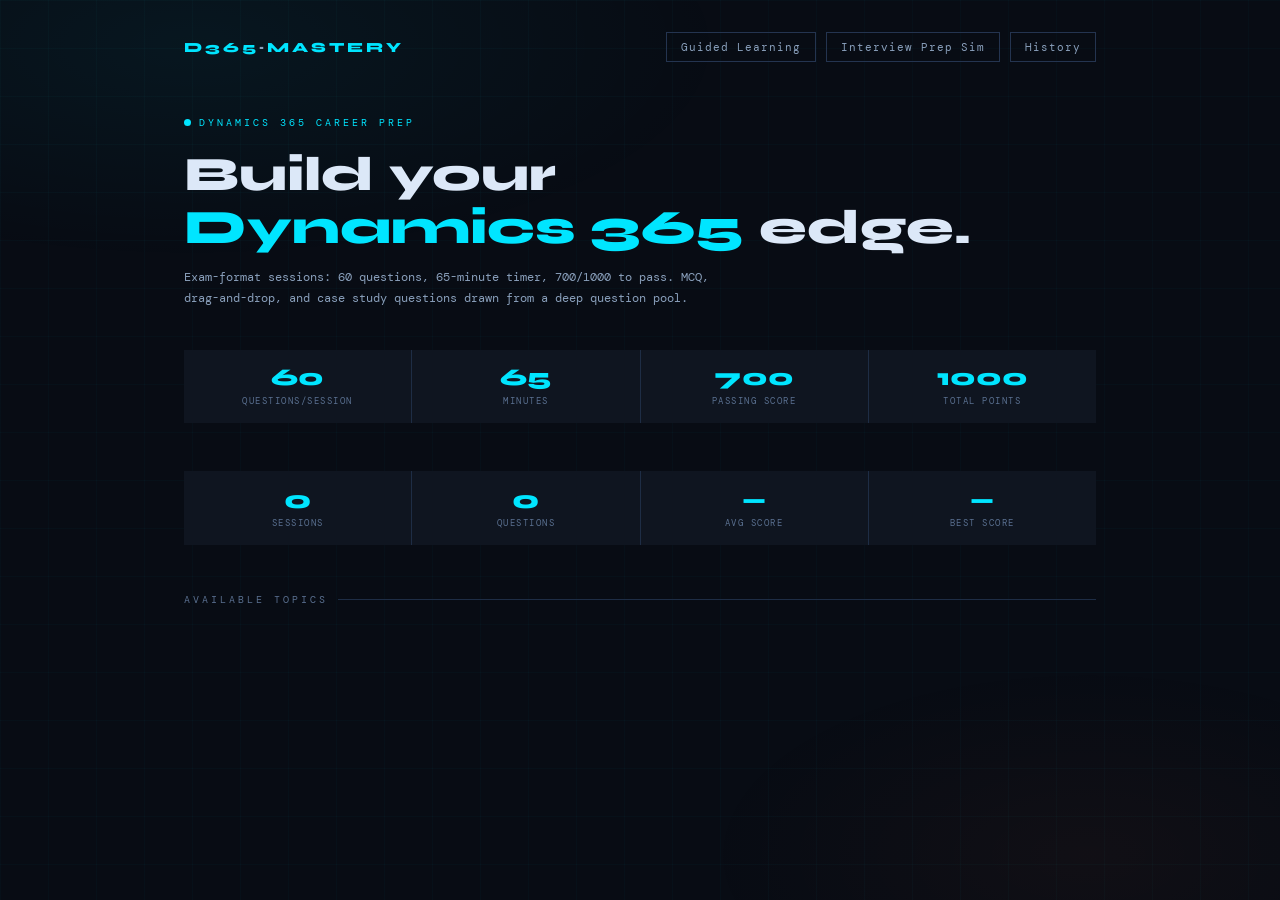
==== commit f0cdc018: "moving from monolithic app to proper architecture" ====
--- a/index.html
+++ b/index.html
@@ -1,4160 +1,527 @@
 <!DOCTYPE html>
 <html lang="en">
+
 <head>
-<meta charset="UTF-8">
-<meta name="viewport" content="width=device-width, initial-scale=1.0">
-<title>Build your Dynamics 365 Edge</title>
-<link href="https://fonts.googleapis.com/css2?family=Syne:wght@400;600;700;800&family=DM+Mono:ital,wght@0,300;0,400;0,500;1,300&family=Share+Tech+Mono&display=swap" rel="stylesheet">
-<style>
-:root{
-  --bg:#080c14;--surface:#0f1520;--surface2:#161f30;--surface3:#1c2840;
-  --border:#1e2d45;--border2:#243450;
-  --accent:#00e5ff;--accent-dim:rgba(0,229,255,0.1);
-  --accent2:#ff6b35;--accent3:#7fff6b;--warn:#ffd166;
-  --text:#dce8f8;--muted:#5a7090;--muted2:#8aa0bc;
-  --correct:#7fff6b;--wrong:#ff4d6d;
-  --correct-dim:rgba(127,255,107,0.09);--wrong-dim:rgba(255,77,109,0.09);
-  --timer-ok:#7fff6b;--timer-warn:#ffd166;--timer-danger:#ff4d6d;
-}
-*{margin:0;padding:0;box-sizing:border-box}
-body{font-family:'DM Mono',monospace;background:var(--bg);color:var(--text);min-height:100vh;overflow-x:hidden}
-body::before{content:'';position:fixed;inset:0;background:radial-gradient(ellipse 70% 40% at 15% 5%,rgba(0,229,255,0.05) 0%,transparent 60%),radial-gradient(ellipse 50% 35% at 85% 95%,rgba(255,107,53,0.04) 0%,transparent 60%);pointer-events:none;z-index:0}
-body::after{content:'';position:fixed;inset:0;background-image:linear-gradient(rgba(0,229,255,0.022) 1px,transparent 1px),linear-gradient(90deg,rgba(0,229,255,0.022) 1px,transparent 1px);background-size:48px 48px;pointer-events:none;z-index:0}
-.app{position:relative;z-index:1;min-height:100vh}
-.screen{display:none;min-height:100vh;padding:32px 24px;max-width:960px;margin:0 auto}
-.screen.active{display:block;animation:fadeUp .35s ease}
-@keyframes fadeUp{from{opacity:0;transform:translateY(14px)}to{opacity:1;transform:translateY(0)}}
-
-/* ── NAV ── */
-.top-nav{display:flex;justify-content:space-between;align-items:center;margin-bottom:48px}
-.nav-logo{font-family:'Syne',sans-serif;font-weight:800;font-size:14px;letter-spacing:3px;text-transform:uppercase;color:var(--accent)}
-.nav-logo span{color:var(--muted2)}
-.nav-actions{display:flex;gap:10px}
-.nav-btn{font-family:'DM Mono',monospace;font-size:11px;letter-spacing:1px;background:transparent;color:var(--muted2);border:1px solid var(--border2);padding:7px 14px;cursor:pointer;transition:all .2s}
-.nav-btn:hover{color:var(--text);border-color:var(--muted2)}
-.nav-btn.active-nav{color:var(--accent);border-color:var(--accent)}
-
-/* ── HOME ── */
-.hero-eyebrow{display:inline-flex;align-items:center;gap:8px;font-size:10px;letter-spacing:3px;text-transform:uppercase;color:var(--accent);margin-bottom:20px}
-.hero-dot{width:7px;height:7px;border-radius:50%;background:var(--accent);animation:pulse 2s infinite}
-@keyframes pulse{0%,100%{opacity:1;transform:scale(1)}50%{opacity:.4;transform:scale(1.6)}}
-.hero-title{font-family:'Syne',sans-serif;font-size:clamp(2rem,5vw,3rem);font-weight:800;line-height:1.1;margin-bottom:12px}
-.hero-title em{font-style:normal;color:var(--accent)}
-.hero-sub{color:var(--muted2);font-size:12px;line-height:1.8;max-width:560px;margin-bottom:40px}
-.exam-info-bar{display:grid;grid-template-columns:repeat(4,1fr);gap:1px;background:var(--border);margin-bottom:48px}
-.eib-cell{background:var(--surface);padding:16px 18px;text-align:center}
-.eib-n{font-family:'Syne',sans-serif;font-size:1.5rem;font-weight:800;color:var(--accent);display:block;line-height:1}
-.eib-l{font-size:9px;color:var(--muted);letter-spacing:1.5px;text-transform:uppercase;margin-top:5px}
-.stats-bar{display:flex;gap:1px;margin-bottom:48px;background:var(--border)}
-.stat-cell{flex:1;background:var(--surface);padding:16px 18px;text-align:center}
-.stat-n{font-family:'Syne',sans-serif;font-size:1.6rem;font-weight:800;color:var(--accent);display:block;line-height:1}
-.stat-l{font-size:9px;color:var(--muted);letter-spacing:1.5px;text-transform:uppercase;margin-top:5px}
-.section-label{font-size:10px;letter-spacing:3px;text-transform:uppercase;color:var(--muted);margin-bottom:20px;display:flex;align-items:center;gap:10px}
-.section-label::after{content:'';flex:1;height:1px;background:var(--border)}
-.topics-grid{display:grid;grid-template-columns:repeat(auto-fill,minmax(270px,1fr));gap:16px;margin-bottom:48px}
-.topic-card{background:var(--surface);border:1px solid var(--border);padding:24px;cursor:pointer;transition:all .2s;position:relative;overflow:hidden}
-.topic-card::before{content:'';position:absolute;inset:0;background:linear-gradient(135deg,var(--accent-dim),transparent);opacity:0;transition:opacity .3s}
-.topic-card:hover{border-color:var(--accent);transform:translateY(-3px);box-shadow:0 12px 32px rgba(0,229,255,0.1)}
-.topic-card:hover::before{opacity:1}
-.topic-card.locked{opacity:.4;cursor:not-allowed}
-.topic-card.locked:hover{transform:none;border-color:var(--border);box-shadow:none}
-.topic-card.locked::before{display:none}
-.skull-btn{position:absolute;bottom:14px;right:14px;background:none;border:1px solid transparent;color:var(--muted);font-size:14px;cursor:pointer;padding:4px 6px;line-height:1;transition:all .2s;opacity:0;z-index:10}
-.topic-card:hover .skull-btn{opacity:1}
-.skull-btn:hover{color:var(--wrong);border-color:rgba(255,77,109,0.4);background:rgba(255,77,109,0.08);transform:scale(1.15)}
-.card-header{display:flex;justify-content:space-between;align-items:flex-start;margin-bottom:14px}
-.card-icon{font-size:22px}
-.card-status{font-size:9px;letter-spacing:1.5px;text-transform:uppercase;padding:3px 8px;border:1px solid}
-.status-ready{color:var(--accent3);border-color:var(--accent3)}
-.status-locked{color:var(--muted);border-color:var(--border2)}
-.card-title{font-family:'Syne',sans-serif;font-weight:700;font-size:15px;margin-bottom:5px}
-.card-desc{font-size:11px;color:var(--muted2);line-height:1.6;margin-bottom:14px}
-.card-meta{display:flex;gap:12px;font-size:10px;color:var(--muted);flex-wrap:wrap}
-.card-progress{margin-top:14px;height:2px;background:var(--border)}
-.card-progress-fill{height:100%;background:linear-gradient(90deg,var(--accent),var(--accent3));transition:width .5s}
-.mastery-badge{display:inline-flex;align-items:center;gap:5px;font-size:10px;margin-top:10px;padding:3px 8px;background:var(--surface2);border:1px solid var(--border2)}
-.mb-dot{width:5px;height:5px;border-radius:50%}
-
-/* ── QUIZ LAYOUT ── */
-.quiz-layout{display:grid;grid-template-columns:1fr;gap:0;min-height:100vh}
-.quiz-layout.has-scenario{grid-template-columns:1fr 340px}
-
-/* ── QUIZ TOPBAR ── */
-.quiz-topbar{display:flex;justify-content:space-between;align-items:center;margin-bottom:0;padding:16px 24px;background:var(--surface);border-bottom:1px solid var(--border);position:sticky;top:0;z-index:100;grid-column:1/-1}
-.quiz-back{font-size:11px;color:var(--muted);cursor:pointer;background:none;border:none;font-family:'DM Mono',monospace;transition:color .2s}
-.quiz-back:hover{color:var(--accent)}
-.quiz-center{display:flex;align-items:center;gap:20px}
-.q-counter{font-size:11px;color:var(--muted2);letter-spacing:.5px}
-.q-type-badge{font-size:9px;letter-spacing:2px;text-transform:uppercase;padding:3px 8px;border:1px solid}
-.qtb-mcq{color:var(--accent);border-color:var(--accent)}
-.qtb-dragdrop{color:var(--warn);border-color:var(--warn)}
-.qtb-casestudy{color:var(--accent2);border-color:var(--accent2)}
-
-/* ── TIMER ── */
-.timer-wrap{display:flex;align-items:center;gap:8px}
-.timer-display{font-family:'Share Tech Mono',monospace;font-size:20px;min-width:64px;text-align:right;letter-spacing:2px;transition:color .3s}
-.timer-display.ok{color:var(--timer-ok)}
-.timer-display.warn{color:var(--timer-warn)}
-.timer-display.danger{color:var(--timer-danger);animation:timerPulse .8s infinite}
-@keyframes timerPulse{0%,100%{opacity:1}50%{opacity:.5}}
-.timer-bar-track{width:80px;height:4px;background:var(--border);border-radius:2px;overflow:hidden}
-.timer-bar-fill{height:100%;border-radius:2px;transition:width 1s linear,background .3s}
-
-/* ── SCORE LIVE ── */
-.live-score{font-family:'Syne',sans-serif;font-size:12px;font-weight:700;color:var(--muted2)}
-.live-score span{color:var(--accent)}
-
-/* ── MAIN QUIZ AREA ── */
-.quiz-main{padding:28px 24px;overflow-y:auto}
-.progress-track{height:3px;background:var(--border);margin-bottom:28px;position:relative;overflow:hidden}
-.progress-fill{height:100%;background:linear-gradient(90deg,var(--accent),var(--accent2));transition:width .5s}
-.progress-fill::after{content:'';position:absolute;right:0;top:0;width:24px;height:100%;background:#fff;opacity:.4;filter:blur(4px)}
-
-/* ── QUESTION NAV DOTS ── */
-.q-nav{display:flex;flex-wrap:wrap;gap:6px;margin-bottom:24px}
-.q-dot{width:22px;height:22px;border-radius:2px;border:1px solid var(--border2);background:var(--surface2);cursor:pointer;transition:all .15s;font-size:8px;font-family:'Syne',sans-serif;font-weight:700;display:flex;align-items:center;justify-content:center;color:var(--muted)}
-.q-dot:hover{border-color:var(--accent);color:var(--accent)}
-.q-dot.current{border-color:var(--accent);background:var(--accent);color:#000}
-.q-dot.answered-correct{background:rgba(127,255,107,0.2);border-color:var(--correct);color:var(--correct)}
-.q-dot.answered-wrong{background:rgba(255,77,109,0.2);border-color:var(--wrong);color:var(--wrong)}
-.q-dot.answered-partial{background:rgba(255,209,102,0.2);border-color:var(--warn);color:var(--warn)}
-.q-dot.skipped{border-color:var(--muted);border-style:dashed}
-
-/* ── SCENARIO PANEL ── */
-.scenario-panel{background:var(--surface);border-left:1px solid var(--border);display:flex;flex-direction:column;position:sticky;top:57px;height:calc(100vh - 57px);overflow:hidden}
-.scenario-header{padding:16px 20px;border-bottom:1px solid var(--border);display:flex;justify-content:space-between;align-items:center;flex-shrink:0}
-.scenario-header-title{font-family:'Syne',sans-serif;font-size:11px;font-weight:700;letter-spacing:2px;text-transform:uppercase;color:var(--accent2)}
-.scenario-toggle{font-size:11px;color:var(--muted);cursor:pointer;background:none;border:none;font-family:'DM Mono',monospace;transition:color .2s}
-.scenario-toggle:hover{color:var(--accent)}
-.scenario-body{padding:20px;overflow-y:auto;flex:1;font-size:12px;line-height:1.75;color:var(--muted2)}
-.scenario-body strong{color:var(--text)}
-.scenario-body .scenario-label{font-size:9px;letter-spacing:2px;text-transform:uppercase;color:var(--accent2);margin-bottom:10px;display:block}
-.scenario-body .scenario-q-list{margin-top:16px;padding-top:16px;border-top:1px solid var(--border)}
-.scenario-body .sq-item{display:flex;gap:8px;font-size:11px;padding:6px 0;color:var(--muted);cursor:pointer;transition:color .2s}
-.scenario-body .sq-item:hover{color:var(--text)}
-.scenario-body .sq-item.sq-current{color:var(--accent)}
-.scenario-body .sq-item.sq-done-pass{color:var(--correct)}
-.scenario-body .sq-item.sq-done-fail{color:var(--wrong)}
-
-/* ── MCQ ── */
-.q-block{animation:fadeUp .25s ease}
-.q-meta-row{display:flex;align-items:center;gap:10px;margin-bottom:14px;flex-wrap:wrap}
-.cat-tag{font-size:9px;letter-spacing:2px;text-transform:uppercase;padding:3px 10px;border:1px solid}
-.cat-delegable{color:var(--accent3);border-color:var(--accent3)}
-.cat-nondelegable{color:var(--wrong);border-color:var(--wrong)}
-.cat-partial{color:var(--warn);border-color:var(--warn)}
-.cat-general{color:var(--accent);border-color:var(--accent)}
-.q-tag-chip{font-size:9px;color:var(--muted);padding:3px 8px;background:var(--surface2);border:1px solid var(--border)}
-.pts-chip{font-size:9px;color:var(--warn);padding:3px 8px;background:rgba(255,209,102,0.08);border:1px solid rgba(255,209,102,0.3);margin-left:auto}
-.question-text{font-family:'Syne',sans-serif;font-size:clamp(.95rem,2.5vw,1.15rem);font-weight:700;line-height:1.55;margin-bottom:24px}
-.options-grid{display:grid;gap:9px;margin-bottom:20px}
-.opt-btn{background:var(--surface);border:1px solid var(--border);color:var(--text);padding:13px 17px;text-align:left;cursor:pointer;font-family:'DM Mono',monospace;font-size:12px;line-height:1.5;transition:all .15s;display:flex;align-items:flex-start;gap:12px;width:100%}
-.opt-btn:hover:not(:disabled){border-color:var(--accent);background:var(--surface2);transform:translateX(4px)}
-.opt-btn:disabled{cursor:default}
-.opt-letter{font-family:'Syne',sans-serif;font-weight:800;font-size:10px;color:var(--muted);min-width:18px;padding-top:2px;flex-shrink:0}
-.opt-btn.selected{border-color:var(--accent);background:var(--accent-dim)}
-.opt-btn.selected .opt-letter{color:var(--accent)}
-.opt-btn.correct{border-color:var(--correct);background:var(--correct-dim)}
-.opt-btn.correct .opt-letter{color:var(--correct)}
-.opt-btn.wrong{border-color:var(--wrong);background:var(--wrong-dim)}
-.opt-btn.wrong .opt-letter{color:var(--wrong)}
-.opt-btn.incorrect-reveal{border-color:var(--border2);opacity:.7}
-.opt-wrong-note{display:none;font-size:10px;color:var(--wrong);margin-top:5px;line-height:1.5}
-.opt-btn.incorrect-reveal .opt-wrong-note{display:block}
-
-/* ── FEEDBACK ── */
-.feedback-panel{border-left:3px solid;padding:14px 18px;background:var(--surface);margin-bottom:16px;display:none;animation:fadeUp .25s ease}
-.feedback-panel.show{display:block}
-.feedback-panel.fp-correct{border-color:var(--correct)}
-.feedback-panel.fp-wrong{border-color:var(--wrong)}
-.feedback-panel.fp-partial{border-color:var(--warn)}
-.fb-label{font-family:'Syne',sans-serif;font-weight:800;font-size:10px;letter-spacing:2.5px;text-transform:uppercase;margin-bottom:7px}
-.fb-label.c{color:var(--correct)}
-.fb-label.w{color:var(--wrong)}
-.fb-label.p{color:var(--warn)}
-.fb-body{font-size:11px;color:var(--muted2);line-height:1.75}
-.fb-body strong{color:var(--text)}
-.fb-pts{font-family:'Syne',sans-serif;font-size:11px;font-weight:700;margin-top:8px}
-.ms-ref-btn{display:inline-flex;align-items:center;gap:7px;margin-top:12px;font-family:'DM Mono',monospace;font-size:10px;color:var(--accent);border:1px solid rgba(0,229,255,0.3);background:rgba(0,229,255,0.05);padding:7px 13px;text-decoration:none;transition:all .2s}
-.ms-ref-btn:hover{background:rgba(0,229,255,0.12);border-color:var(--accent)}
-
-/* ── DRAG & DROP ── */
-.dd-instruction{font-family:'Syne',sans-serif;font-size:clamp(.9rem,2vw,1.1rem);font-weight:700;line-height:1.55;margin-bottom:20px}
-.dd-layout{display:grid;grid-template-columns:1fr 1fr;gap:20px;margin-bottom:20px}
-.dd-items-pool{background:var(--surface2);border:1px solid var(--border);padding:16px}
-.dd-pool-label{font-size:9px;letter-spacing:2px;text-transform:uppercase;color:var(--muted);margin-bottom:12px}
-.dd-item{background:var(--surface);border:1px solid var(--border2);padding:10px 14px;margin-bottom:8px;cursor:grab;font-size:12px;transition:all .2s;user-select:none;display:flex;align-items:center;gap:8px}
-.dd-item:hover{border-color:var(--accent);transform:translateX(3px)}
-.dd-item.dragging{opacity:.4;border-color:var(--accent);cursor:grabbing}
-.dd-item.placed{opacity:.4;cursor:default;background:var(--surface2)}
-.dd-item.placed:hover{transform:none;border-color:var(--border2)}
-.dd-drag-handle{color:var(--muted);font-size:10px}
-.dd-zones{display:grid;gap:12px}
-.dd-zone{background:var(--surface2);border:2px dashed var(--border2);padding:14px;min-height:80px;transition:all .2s}
-.dd-zone.drag-over{border-color:var(--accent);background:var(--accent-dim)}
-.dd-zone-label{font-size:9px;letter-spacing:2px;text-transform:uppercase;color:var(--muted2);margin-bottom:10px;display:flex;align-items:center;gap:6px}
-.dd-zone-label::before{content:'';width:6px;height:6px;border-radius:50%;background:var(--muted2)}
-.dd-placed-item{background:var(--surface);border:1px solid var(--border2);padding:8px 12px;margin-bottom:6px;font-size:11px;display:flex;justify-content:space-between;align-items:center;cursor:pointer;transition:all .2s}
-.dd-placed-item:hover{border-color:var(--wrong);color:var(--wrong)}
-.dd-placed-item .remove-x{color:var(--muted);font-size:12px;transition:color .2s}
-.dd-placed-item:hover .remove-x{color:var(--wrong)}
-.dd-zone.zone-correct{border-color:var(--correct);background:var(--correct-dim);border-style:solid}
-.dd-zone.zone-wrong{border-color:var(--wrong);background:var(--wrong-dim);border-style:solid}
-.dd-zone.zone-partial{border-color:var(--warn);background:rgba(255,209,102,0.06);border-style:solid}
-.dd-check-btn{font-family:'Syne',sans-serif;font-weight:700;font-size:11px;letter-spacing:2px;text-transform:uppercase;background:var(--accent);color:#000;border:none;padding:12px 28px;cursor:pointer;transition:all .2s;margin-bottom:16px}
-.dd-check-btn:hover{transform:translateY(-2px);box-shadow:0 6px 20px rgba(0,229,255,0.3)}
-.dd-check-btn:disabled{opacity:.4;cursor:default;transform:none;box-shadow:none}
-
-/* ── CASE STUDY ── */
-.cs-sub-header{display:flex;align-items:center;gap:12px;margin-bottom:16px}
-.cs-sub-label{font-size:9px;letter-spacing:2px;text-transform:uppercase;color:var(--accent2)}
-.cs-sub-progress{font-size:10px;color:var(--muted)}
-
-/* ── QUESTION ACTIONS ── */
-.q-actions{display:flex;gap:10px;align-items:center;margin-top:4px;flex-wrap:wrap}
-.btn-next{font-family:'Syne',sans-serif;font-weight:700;font-size:11px;letter-spacing:2px;text-transform:uppercase;background:transparent;color:var(--accent);border:1px solid var(--accent);padding:11px 26px;cursor:pointer;transition:all .2s;display:none}
-.btn-next.show{display:inline-block}
-.btn-next:hover{background:var(--accent);color:#000}
-.btn-skip{font-family:'Syne',sans-serif;font-weight:700;font-size:11px;letter-spacing:2px;text-transform:uppercase;background:transparent;color:var(--muted);border:1px solid var(--border2);padding:11px 20px;cursor:pointer;transition:all .2s}
-.btn-skip:hover{color:var(--text);border-color:var(--muted)}
-.btn-skip.hide{display:none}
-.flag-btn{font-family:'DM Mono',monospace;font-size:11px;color:var(--muted);background:none;border:1px solid var(--border2);padding:11px 14px;cursor:pointer;transition:all .2s}
-.flag-btn:hover{color:var(--warn);border-color:var(--warn)}
-.flag-btn.flagged{color:var(--warn);border-color:var(--warn);background:rgba(255,209,102,0.08)}
-.report-btn{font-family:'DM Mono',monospace;font-size:11px;color:var(--muted);background:none;border:1px solid var(--border2);padding:11px 14px;cursor:pointer;transition:all .2s}
-.report-btn:hover{color:var(--wrong);border-color:var(--wrong)}
-.report-btn.reported{color:var(--wrong);border-color:var(--wrong);background:rgba(255,77,109,0.08)}
-
-.topic-card-group{border-color:var(--accent-dim);position:relative}
-.topic-card-group::after{content:'';position:absolute;inset:0;border:1px solid var(--accent);opacity:.15;pointer-events:none}
-/* ── GUIDED LEARNING ── */
-.gl-reader-layout{display:grid;grid-template-columns:220px 1fr;gap:0;min-height:calc(100vh - 120px);border:1px solid var(--border)}
-.gl-sidebar{background:var(--surface);border-right:1px solid var(--border);padding:0;display:flex;flex-direction:column;position:sticky;top:24px;max-height:calc(100vh - 48px);overflow-y:auto}
-.gl-sidebar-topic{font-family:'Syne',sans-serif;font-size:11px;font-weight:700;letter-spacing:2px;text-transform:uppercase;color:var(--accent);padding:20px 18px 12px;border-bottom:1px solid var(--border)}
-.gl-sidebar-nav{flex:1;padding:8px 0}
-.gl-nav-chapter{width:100%;background:none;border:none;text-align:left;padding:10px 18px;font-family:'DM Mono',monospace;font-size:11px;color:var(--muted2);cursor:pointer;transition:all .15s;display:flex;align-items:center;gap:10px;line-height:1.4}
-.gl-nav-chapter:hover{color:var(--text);background:var(--surface2)}
-.gl-nav-chapter.active{color:var(--accent);background:var(--accent-dim);border-left:2px solid var(--accent)}
-.gl-nav-chapter.done{color:var(--correct)}
-.gl-nav-chapter .gl-ch-num{font-size:9px;color:var(--muted);min-width:16px}
-.gl-nav-chapter .gl-ch-tick{margin-left:auto;color:var(--correct);font-size:10px;opacity:0}
-.gl-nav-chapter.done .gl-ch-tick{opacity:1}
-.gl-back-btn{margin:12px;font-family:'DM Mono',monospace;font-size:10px;letter-spacing:1px;color:var(--muted);background:none;border:1px solid var(--border);padding:8px 12px;cursor:pointer;transition:all .2s;text-align:left}
-.gl-back-btn:hover{color:var(--text);border-color:var(--muted)}
-.gl-content{padding:36px 40px;background:var(--bg);min-height:500px}
-.gl-chapter-eyebrow{font-size:9px;letter-spacing:3px;text-transform:uppercase;color:var(--accent);margin-bottom:10px}
-.gl-chapter-title{font-family:'Syne',sans-serif;font-size:1.6rem;font-weight:800;margin-bottom:6px;line-height:1.2}
-.gl-chapter-sub{font-size:12px;color:var(--muted2);line-height:1.7;margin-bottom:28px;max-width:600px}
-.gl-section{margin-bottom:32px}
-.gl-section h3{font-family:'Syne',sans-serif;font-size:13px;font-weight:700;letter-spacing:1px;text-transform:uppercase;color:var(--muted2);margin-bottom:12px;padding-bottom:6px;border-bottom:1px solid var(--border)}
-.gl-prose{font-size:13px;line-height:1.9;color:var(--text);margin-bottom:16px}
-.gl-prose strong{color:var(--accent)}
-.gl-prose code{font-family:'DM Mono',monospace;font-size:11px;background:var(--surface2);border:1px solid var(--border);padding:1px 6px;color:var(--accent3)}
-.gl-keybox{background:var(--surface);border:1px solid var(--border2);border-left:3px solid var(--accent);padding:16px 18px;margin-bottom:16px}
-.gl-keybox-label{font-size:9px;letter-spacing:2px;text-transform:uppercase;color:var(--accent);margin-bottom:8px}
-.gl-keybox ul{list-style:none;padding:0;margin:0}
-.gl-keybox ul li{font-size:12px;line-height:1.8;color:var(--muted2);padding-left:14px;position:relative}
-.gl-keybox ul li::before{content:'→';position:absolute;left:0;color:var(--accent);font-size:10px}
-.gl-keybox ul li strong{color:var(--text)}
-.gl-warnbox{background:var(--surface);border:1px solid var(--border2);border-left:3px solid var(--warn);padding:16px 18px;margin-bottom:16px}
-.gl-warnbox-label{font-size:9px;letter-spacing:2px;text-transform:uppercase;color:var(--warn);margin-bottom:8px}
-.gl-warnbox p{font-size:12px;line-height:1.8;color:var(--muted2);margin:0}
-.gl-warnbox p strong{color:var(--text)}
-.gl-table{width:100%;border-collapse:collapse;margin-bottom:16px;font-size:12px}
-.gl-table th{background:var(--surface2);border:1px solid var(--border);padding:10px 14px;text-align:left;font-family:'Syne',sans-serif;font-size:10px;letter-spacing:1px;text-transform:uppercase;color:var(--muted)}
-.gl-table td{border:1px solid var(--border);padding:10px 14px;color:var(--muted2);line-height:1.6;vertical-align:top}
-.gl-table td strong{color:var(--text)}
-.gl-table tr:hover td{background:var(--surface)}
-/* Quick Check */
-.gl-qcheck{background:var(--surface);border:1px solid var(--border2);padding:24px;margin-top:32px}
-.gl-qcheck-label{font-size:9px;letter-spacing:3px;text-transform:uppercase;color:var(--warn);margin-bottom:12px}
-.gl-qcheck-q{font-size:13px;line-height:1.7;margin-bottom:16px;font-weight:500}
-.gl-qcheck-opts{display:flex;flex-direction:column;gap:8px;margin-bottom:0}
-.gl-qcheck-opt{background:none;border:1px solid var(--border2);padding:10px 14px;text-align:left;font-family:'DM Mono',monospace;font-size:12px;color:var(--muted2);cursor:pointer;transition:all .2s;display:flex;align-items:flex-start;gap:10px}
-.gl-qcheck-opt:hover:not(:disabled){border-color:var(--accent);color:var(--text)}
-.gl-qcheck-opt:disabled{cursor:default}
-.gl-qcheck-opt.qc-correct{border-color:var(--correct);color:var(--correct);background:var(--correct-dim)}
-.gl-qcheck-opt.qc-wrong{border-color:var(--wrong);color:var(--wrong);background:var(--wrong-dim)}
-.gl-qcheck-opt.qc-reveal{border-color:var(--correct);color:var(--correct);opacity:.5}
-.gl-qcheck-letter{font-size:9px;color:var(--muted);min-width:14px;margin-top:2px}
-.gl-qcheck-fb{margin-top:14px;font-size:12px;line-height:1.7;padding:12px 14px;border-left:3px solid var(--border2);color:var(--muted2);display:none}
-.gl-qcheck-fb.show{display:block}
-.gl-qcheck-fb.fb-ok{border-color:var(--correct);color:var(--muted2)}
-.gl-qcheck-fb.fb-wrong{border-color:var(--wrong);color:var(--muted2)}
-/* Nav footer */
-.gl-nav-footer{display:flex;justify-content:space-between;align-items:center;margin-top:40px;padding-top:24px;border-top:1px solid var(--border)}
-.gl-nav-footer-btn{font-family:'Syne',sans-serif;font-weight:700;font-size:11px;letter-spacing:2px;text-transform:uppercase;padding:12px 24px;cursor:pointer;transition:all .2s;border:1px solid var(--border2);background:none;color:var(--muted)}
-.gl-nav-footer-btn:hover{color:var(--text);border-color:var(--muted)}
-.gl-nav-footer-btn.primary{background:var(--accent);color:#000;border-color:var(--accent)}
-.gl-nav-footer-btn.primary:hover{background:var(--text);border-color:var(--text)}
-.gl-progress-bar{height:2px;background:var(--border);margin-bottom:0}
-.gl-progress-fill{height:100%;background:var(--accent);transition:width .4s ease}
-@media(max-width:680px){
-  .gl-reader-layout{grid-template-columns:1fr}
-  .gl-sidebar{position:static;max-height:none;border-right:none;border-bottom:1px solid var(--border)}
-  .gl-content{padding:24px 18px}
-}
-
-/* ── REPORT MODAL ── */
-.rpt-modal-bg{position:fixed;inset:0;background:rgba(0,0,0,.88);z-index:9999;display:flex;align-items:center;justify-content:center;padding:24px;animation:fadeUp .2s ease}
-.rpt-modal{background:var(--surface);border:1px solid var(--border2);max-width:460px;width:100%;padding:32px;position:relative}
-.rpt-close{position:absolute;top:16px;right:16px;background:none;border:none;color:var(--muted);font-size:16px;cursor:pointer;line-height:1;padding:4px 8px}
-.rpt-close:hover{color:var(--text)}
-.rpt-eyebrow{font-size:9px;letter-spacing:3px;text-transform:uppercase;color:var(--wrong);margin-bottom:10px}
-.rpt-title{font-family:'Syne',sans-serif;font-size:1.2rem;font-weight:800;margin-bottom:6px}
-.rpt-subtitle{font-size:11px;color:var(--muted2);line-height:1.6;margin-bottom:24px}
-.rpt-label{font-size:10px;letter-spacing:2px;text-transform:uppercase;color:var(--muted);margin-bottom:8px;display:block}
-.rpt-select{width:100%;background:var(--surface2);border:1px solid var(--border2);color:var(--text);font-family:'DM Mono',monospace;font-size:12px;padding:11px 14px;margin-bottom:18px;cursor:pointer;appearance:none;-webkit-appearance:none;background-image:url("data:image/svg+xml,%3Csvg xmlns='http://www.w3.org/2000/svg' width='12' height='12' viewBox='0 0 24 24' fill='none' stroke='%235a7090' stroke-width='2'%3E%3Cpolyline points='6 9 12 15 18 9'/%3E%3C/svg%3E");background-repeat:no-repeat;background-position:right 14px center}
-.rpt-select:focus{outline:none;border-color:var(--accent)}
-.rpt-textarea{width:100%;background:var(--surface2);border:1px solid var(--border2);color:var(--text);font-family:'DM Mono',monospace;font-size:12px;padding:11px 14px;resize:none;height:90px;line-height:1.6;margin-bottom:6px}
-.rpt-textarea:focus{outline:none;border-color:var(--accent)}
-.rpt-charcount{font-size:10px;color:var(--muted);text-align:right;margin-bottom:18px;display:block}
-.rpt-charcount.rpt-warn{color:var(--wrong)}
-.rpt-submit{font-family:'Syne',sans-serif;font-weight:700;font-size:11px;letter-spacing:2px;text-transform:uppercase;background:var(--wrong);color:#fff;border:none;padding:12px 28px;cursor:pointer;width:100%;transition:all .2s}
-.rpt-submit:hover:not(:disabled){background:#e03055}
-.rpt-submit:disabled{opacity:.45;cursor:not-allowed}
-.rpt-status{font-size:11px;text-align:center;margin-top:14px;min-height:18px}
-.rpt-status.ok{color:var(--correct)}
-.rpt-status.err{color:var(--wrong)}
-
-/* ── RESULTS ── */
-.results-hero{display:grid;grid-template-columns:auto 1fr;gap:32px;align-items:center;margin-bottom:32px;flex-wrap:wrap}
-.score-circle{width:140px;height:140px;border-radius:50%;display:flex;flex-direction:column;align-items:center;justify-content:center;border:3px solid;flex-shrink:0;position:relative}
-.score-circle::before{content:'';position:absolute;inset:-6px;border-radius:50%;border:1px solid;opacity:.3}
-.sc-num{font-family:'Syne',sans-serif;font-size:2.4rem;font-weight:800;line-height:1}
-.sc-denom{font-size:11px;color:var(--muted);margin-top:2px}
-.sc-grade{font-family:'Syne',sans-serif;font-size:10px;font-weight:700;letter-spacing:2px;text-transform:uppercase;margin-top:6px}
-.results-meta h2{font-family:'Syne',sans-serif;font-size:clamp(1.4rem,3vw,2rem);font-weight:800;margin-bottom:8px}
-.results-meta p{font-size:12px;color:var(--muted2);line-height:1.7}
-.pass-badge{display:inline-flex;align-items:center;gap:6px;font-family:'Syne',sans-serif;font-size:11px;font-weight:700;letter-spacing:2px;text-transform:uppercase;padding:6px 14px;border:2px solid;margin-bottom:12px}
-.pass-badge.pass{color:var(--correct);border-color:var(--correct)}
-.pass-badge.fail{color:var(--wrong);border-color:var(--wrong)}
-.breakdown-grid{display:grid;grid-template-columns:repeat(3,1fr);gap:12px;margin-bottom:24px}
-.bd-cell{background:var(--surface);border:1px solid var(--border);padding:16px;text-align:center}
-.bd-n{font-family:'Syne',sans-serif;font-size:1.5rem;font-weight:800;display:block}
-.bd-l{font-size:9px;color:var(--muted);letter-spacing:1.5px;text-transform:uppercase;margin-top:4px}
-/* CI */
-.ci-card{background:var(--surface);border:1px solid var(--border);padding:22px;margin-bottom:22px}
-.ci-title{font-family:'Syne',sans-serif;font-size:11px;font-weight:700;letter-spacing:2px;text-transform:uppercase;color:var(--muted);margin-bottom:14px}
-.ci-bar-outer{position:relative;height:40px;margin-bottom:8px}
-.ci-bar-track{position:absolute;top:50%;transform:translateY(-50%);left:0;right:0;height:6px;background:var(--border);border-radius:3px}
-.ci-bar-range{position:absolute;top:50%;transform:translateY(-50%);height:6px;background:rgba(0,229,255,0.2);border-radius:3px;border-left:2px solid var(--accent);border-right:2px solid var(--accent);transition:all .8s ease}
-.ci-bar-point{position:absolute;top:50%;transform:translate(-50%,-50%);width:14px;height:14px;background:var(--accent);border-radius:50%;z-index:3;transition:left .8s ease;box-shadow:0 0 0 4px rgba(0,229,255,0.2)}
-.ci-tick-labels{display:flex;justify-content:space-between;font-size:9px;color:var(--muted)}
-.ci-stats{display:grid;grid-template-columns:repeat(3,1fr);gap:10px;margin-top:14px}
-.ci-stat{text-align:center;background:var(--surface2);padding:11px;border:1px solid var(--border)}
-.ci-stat-n{font-family:'Syne',sans-serif;font-size:1.2rem;font-weight:800;display:block}
-.ci-stat-l{font-size:9px;color:var(--muted);letter-spacing:1px;text-transform:uppercase;margin-top:3px}
-.ci-interpret{margin-top:12px;font-size:10px;color:var(--muted);line-height:1.75;padding-top:12px;border-top:1px solid var(--border)}
-.ci-interpret strong{color:var(--text)}
-/* Perf */
-.perf-grid{display:grid;gap:10px;margin-bottom:24px}
-.perf-item{background:var(--surface);border:1px solid var(--border);padding:15px 18px;display:flex;gap:13px;align-items:flex-start}
-.perf-icon{font-size:15px;min-width:20px;margin-top:1px}
-.perf-area{font-family:'Syne',sans-serif;font-size:12px;font-weight:700;margin-bottom:4px}
-.perf-why{font-size:11px;color:var(--muted2);line-height:1.65;margin-bottom:5px}
-.perf-action{font-size:10px;color:var(--warn)}
-/* Review */
-.review-toggle{font-size:11px;color:var(--accent);cursor:pointer;letter-spacing:1px;border:none;background:none;font-family:'DM Mono',monospace;margin-bottom:14px;padding:0;display:flex;align-items:center;gap:6px}
-.review-toggle:hover{opacity:.7}
-.review-list{display:none}
-.review-list.open{display:block}
-.review-item{display:flex;gap:12px;padding:13px 0;border-bottom:1px solid var(--border);font-size:11px;line-height:1.65}
-.ri-icon{font-size:13px;min-width:20px}
-.ri-q strong{color:var(--text);display:block;margin-bottom:3px}
-.ri-q{color:var(--muted2)}
-.ri-ans{font-size:10px;color:var(--correct);margin-top:3px}
-.results-actions{display:flex;gap:12px;flex-wrap:wrap;margin-top:24px}
-.btn-primary{font-family:'Syne',sans-serif;font-weight:700;font-size:12px;letter-spacing:2px;text-transform:uppercase;background:var(--accent);color:#000;border:none;padding:14px 32px;cursor:pointer;transition:all .2s}
-.btn-primary:hover{transform:translateY(-2px);box-shadow:0 8px 24px rgba(0,229,255,0.3)}
-.btn-ghost{font-family:'Syne',sans-serif;font-weight:700;font-size:12px;letter-spacing:2px;text-transform:uppercase;background:transparent;color:var(--muted2);border:1px solid var(--border2);padding:14px 26px;cursor:pointer;transition:all .2s}
-.btn-ghost:hover{color:var(--text);border-color:var(--muted2)}
-/* History */
-.history-empty{text-align:center;padding:60px 20px;color:var(--muted);font-size:12px}
-.history-empty span{font-size:40px;display:block;margin-bottom:16px}
-.session-list{display:grid;gap:10px}
-.session-card{background:var(--surface);border:1px solid var(--border);padding:16px 20px;display:flex;justify-content:space-between;align-items:center;gap:16px}
-.sc-topic{font-family:'Syne',sans-serif;font-size:12px;font-weight:700;margin-bottom:3px}
-.sc-meta{font-size:10px;color:var(--muted)}
-.sc-score-block{text-align:right}
-.sc-score{font-family:'Syne',sans-serif;font-size:1.4rem;font-weight:800;line-height:1}
-.sc-pct{font-size:10px;color:var(--muted);display:block;margin-top:2px}
-/* Loading */
-.loading-overlay{position:fixed;inset:0;background:var(--bg);display:flex;flex-direction:column;align-items:center;justify-content:center;z-index:999;gap:16px}
-.loading-spinner{width:36px;height:36px;border:3px solid var(--border);border-top-color:var(--accent);border-radius:50%;animation:spin .8s linear infinite}
-@keyframes spin{to{transform:rotate(360deg)}}
-.loading-text{font-size:12px;color:var(--muted);letter-spacing:2px;text-transform:uppercase}
-@media(max-width:700px){
-  .quiz-layout.has-scenario{grid-template-columns:1fr}
-  .scenario-panel{display:none}
-  .breakdown-grid{grid-template-columns:1fr 1fr}
-  .results-hero{grid-template-columns:1fr}
-  .score-circle{margin:0 auto}
-  .dd-layout{grid-template-columns:1fr}
-}
-/* ── RESUME PROMPT ── */
-.resume-modal-bg{position:fixed;inset:0;background:rgba(0,0,0,.88);z-index:9998;display:flex;align-items:center;justify-content:center;padding:24px;animation:fadeUp .2s ease}
-.resume-modal{background:var(--surface);border:1px solid var(--border2);max-width:460px;width:100%;padding:32px;position:relative}
-.rm-eyebrow{font-size:9px;letter-spacing:3px;text-transform:uppercase;color:var(--warn);margin-bottom:12px}
-.rm-title{font-family:'Syne',sans-serif;font-size:1.3rem;font-weight:800;margin-bottom:10px}
-.rm-body{font-size:12px;color:var(--muted2);line-height:1.8;margin-bottom:24px}
-.rm-actions{display:flex;gap:10px;flex-wrap:wrap}
-.rm-resume{font-family:'Syne',sans-serif;font-weight:700;font-size:11px;letter-spacing:2px;text-transform:uppercase;background:var(--accent);color:#000;border:none;padding:12px 26px;cursor:pointer;transition:all .2s}
-.rm-resume:hover{transform:translateY(-2px);box-shadow:0 6px 20px rgba(0,229,255,0.3)}
-.rm-discard{font-family:'Syne',sans-serif;font-weight:700;font-size:11px;letter-spacing:2px;text-transform:uppercase;background:transparent;color:var(--wrong);border:1px solid rgba(255,77,109,0.35);padding:12px 22px;cursor:pointer;transition:all .2s}
-.rm-discard:hover{background:rgba(255,77,109,0.08)}
-/* ── SESSION REPLAY ── */
-.replay-banner{display:flex;align-items:center;gap:10px;background:rgba(255,209,102,0.07);border:1px solid rgba(255,209,102,0.25);padding:10px 16px;margin-bottom:20px;font-size:11px;color:var(--warn);border-radius:0}
-.replay-q-nav{display:flex;flex-wrap:wrap;gap:6px;margin-bottom:24px}
-.rq-dot{width:22px;height:22px;border-radius:2px;border:1px solid var(--border2);background:var(--surface2);cursor:pointer;transition:all .15s;font-size:8px;font-family:'Syne',sans-serif;font-weight:700;display:flex;align-items:center;justify-content:center;color:var(--muted)}
-.rq-dot:hover{border-color:var(--accent);color:var(--accent)}
-.rq-dot.rq-current{border-color:var(--accent);background:var(--accent);color:#000}
-.rq-dot.rq-correct{background:rgba(127,255,107,0.2);border-color:var(--correct);color:var(--correct)}
-.rq-dot.rq-wrong{background:rgba(255,77,109,0.2);border-color:var(--wrong);color:var(--wrong)}
-.rq-dot.rq-partial{background:rgba(255,209,102,0.2);border-color:var(--warn);color:var(--warn)}
-.rq-dot.rq-skipped{border-color:var(--muted);border-style:dashed}
-.replay-opt{background:var(--surface);border:1px solid var(--border);padding:13px 17px;font-family:'DM Mono',monospace;font-size:12px;line-height:1.5;display:flex;align-items:flex-start;gap:12px;margin-bottom:8px;pointer-events:none}
-.replay-opt.ro-correct{border-color:var(--correct);background:var(--correct-dim)}
-.replay-opt.ro-wrong{border-color:var(--wrong);background:var(--wrong-dim)}
-.replay-opt.ro-neutral{opacity:.6}
-.replay-opt .opt-letter{font-family:'Syne',sans-serif;font-weight:800;font-size:10px;min-width:18px;padding-top:2px;flex-shrink:0}
-.replay-opt.ro-correct .opt-letter{color:var(--correct)}
-.replay-opt.ro-wrong .opt-letter{color:var(--wrong)}
-.replay-nav-btns{display:flex;gap:10px;margin-top:16px}
-.rp-btn{font-family:'Syne',sans-serif;font-weight:700;font-size:11px;letter-spacing:2px;text-transform:uppercase;padding:11px 22px;cursor:pointer;transition:all .2s;border:1px solid}
-.rp-btn-prev{background:transparent;color:var(--muted2);border-color:var(--border2)}
-.rp-btn-prev:hover{color:var(--text);border-color:var(--muted)}
-.rp-btn-next{background:transparent;color:var(--accent);border-color:var(--accent)}
-.rp-btn-next:hover{background:var(--accent);color:#000}
-.rp-btn:disabled{opacity:.3;cursor:default;transform:none}
-.unlock-banner{display:flex;align-items:center;justify-content:space-between;gap:16px;background:linear-gradient(135deg,rgba(255,107,53,0.08),rgba(255,209,102,0.06));border:1px solid rgba(255,107,53,0.3);padding:14px 20px;margin-bottom:28px;flex-wrap:wrap}
-.unlock-banner-text{font-size:12px;color:var(--muted2);line-height:1.6}
-.unlock-banner-text strong{color:var(--text)}
-.unlock-btn{font-family:'Syne',sans-serif;font-weight:700;font-size:11px;letter-spacing:2px;text-transform:uppercase;background:var(--accent2);color:#fff;border:none;padding:10px 22px;cursor:pointer;white-space:nowrap;transition:all .2s;flex-shrink:0}
-.unlock-btn:hover{transform:translateY(-2px);box-shadow:0 6px 20px rgba(255,107,53,0.35)}
-.unlocked-badge{display:inline-flex;align-items:center;gap:7px;font-size:10px;letter-spacing:2px;text-transform:uppercase;color:var(--correct);border:1px solid rgba(127,255,107,0.3);background:rgba(127,255,107,0.06);padding:6px 14px}
-.licence-modal-bg{position:fixed;inset:0;background:rgba(0,0,0,.88);z-index:9999;display:flex;align-items:center;justify-content:center;padding:24px;animation:fadeUp .2s ease}
-.licence-modal{background:var(--surface);border:1px solid var(--border2);max-width:480px;width:100%;padding:36px;position:relative}
-.lm-close{position:absolute;top:14px;right:16px;background:none;border:none;color:var(--muted);font-size:18px;cursor:pointer;line-height:1;transition:color .2s}
-.lm-close:hover{color:var(--text)}
-.lm-eyebrow{font-size:9px;letter-spacing:3px;text-transform:uppercase;color:var(--accent2);margin-bottom:12px}
-.lm-title{font-family:'Syne',sans-serif;font-size:1.4rem;font-weight:800;margin-bottom:8px}
-.lm-desc{font-size:12px;color:var(--muted2);line-height:1.75;margin-bottom:24px}
-.lm-input-wrap{position:relative;margin-bottom:14px}
-.lm-input{width:100%;background:var(--surface2);border:1px solid var(--border2);color:var(--text);font-family:'Share Tech Mono',monospace;font-size:15px;letter-spacing:3px;padding:14px 16px;outline:none;text-transform:uppercase;transition:border-color .2s}
-.lm-input:focus{border-color:var(--accent)}
-.lm-input.error{border-color:var(--wrong)}
-.lm-input.success{border-color:var(--correct)}
-.lm-error{font-size:11px;color:var(--wrong);margin-bottom:12px;min-height:16px}
-.lm-submit{width:100%;font-family:'Syne',sans-serif;font-weight:800;font-size:12px;letter-spacing:2px;text-transform:uppercase;background:var(--accent);color:#000;border:none;padding:14px;cursor:pointer;transition:all .2s;margin-bottom:20px}
-.lm-submit:hover{transform:translateY(-2px);box-shadow:0 8px 24px rgba(0,229,255,0.3)}
-.lm-divider{display:flex;align-items:center;gap:12px;margin-bottom:18px;font-size:10px;color:var(--muted)}
-.lm-divider::before,.lm-divider::after{content:'';flex:1;height:1px;background:var(--border)}
-.lm-gumroad{display:flex;align-items:center;justify-content:center;gap:8px;width:100%;font-family:'Syne',sans-serif;font-weight:700;font-size:12px;letter-spacing:2px;text-transform:uppercase;background:transparent;color:var(--accent2);border:1px solid rgba(255,107,53,0.4);padding:13px;cursor:pointer;text-decoration:none;transition:all .2s}
-.lm-gumroad:hover{background:rgba(255,107,53,0.08);border-color:var(--accent2)}
-.lm-note{font-size:10px;color:var(--muted);text-align:center;margin-top:14px;line-height:1.7}
-
-/* ══ VOICE INTERVIEW ══════════════════════════════════════════════════════ */
-/* Name entry modal */
-.vi-name-bg{position:fixed;inset:0;background:rgba(0,0,0,.92);z-index:9990;display:flex;align-items:center;justify-content:center;padding:24px;animation:fadeUp .25s ease}
-.vi-name-modal{background:var(--surface);border:1px solid var(--border2);max-width:460px;width:100%;padding:40px;position:relative}
-.vi-name-eyebrow{font-size:9px;letter-spacing:3px;text-transform:uppercase;color:var(--accent);margin-bottom:14px}
-.vi-name-title{font-family:'Syne',sans-serif;font-size:1.5rem;font-weight:800;margin-bottom:8px}
-.vi-name-sub{font-size:12px;color:var(--muted2);line-height:1.8;margin-bottom:28px}
-.vi-name-input{width:100%;background:var(--surface2);border:1px solid var(--border2);color:var(--text);font-family:'Syne',sans-serif;font-size:1rem;font-weight:700;padding:14px 16px;outline:none;margin-bottom:18px;transition:border-color .2s}
-.vi-name-input:focus{border-color:var(--accent)}
-.vi-name-btn{width:100%;font-family:'Syne',sans-serif;font-weight:800;font-size:12px;letter-spacing:2px;text-transform:uppercase;background:var(--accent);color:#000;border:none;padding:14px;cursor:pointer;transition:all .2s}
-.vi-name-btn:hover{transform:translateY(-2px);box-shadow:0 8px 24px rgba(0,229,255,.3)}
-.vi-name-btn:disabled{opacity:.4;cursor:not-allowed;transform:none;box-shadow:none}
-
-/* Main voice screen */
-#voiceInterviewScreen{background:var(--bg)}
-.vi-layout{display:grid;grid-template-columns:1fr 340px;min-height:100vh;max-height:100vh;overflow:hidden}
-@media(max-width:700px){.vi-layout{grid-template-columns:1fr}}
-
-/* Left — black stage */
-.vi-stage{background:#000;display:flex;flex-direction:column;align-items:center;justify-content:center;position:relative;overflow:hidden;min-height:100vh}
-.vi-stage::before{content:'';position:absolute;inset:0;background:radial-gradient(ellipse 60% 50% at 50% 50%,rgba(0,229,255,.04) 0%,transparent 70%);pointer-events:none}
-
-/* Waveform */
-.vi-waveform{display:flex;align-items:center;justify-content:center;gap:3px;height:80px;margin-bottom:32px}
-.vi-bar{width:3px;border-radius:2px;background:var(--accent);transition:height .08s ease;opacity:.7}
-.vi-bar.ai-bar{background:var(--accent2)}
-
-/* AI emoji mood */
-.vi-mood{font-size:56px;margin-bottom:16px;transition:all .4s ease;filter:drop-shadow(0 0 20px rgba(0,229,255,.3));line-height:1}
-.vi-mood.mood-thinking{filter:drop-shadow(0 0 20px rgba(255,209,102,.4))}
-.vi-mood.mood-probing{filter:drop-shadow(0 0 20px rgba(255,107,53,.4))}
-.vi-mood.mood-critical{filter:drop-shadow(0 0 20px rgba(255,77,109,.4))}
-.vi-mood.mood-impressed{filter:drop-shadow(0 0 20px rgba(127,255,107,.4))}
-
-/* Status label */
-.vi-status{font-size:10px;letter-spacing:3px;text-transform:uppercase;color:var(--muted);margin-bottom:8px}
-.vi-status.listening{color:var(--accent);animation:pulse 2s infinite}
-.vi-status.speaking{color:var(--accent2)}
-.vi-status.thinking{color:var(--warn)}
-
-/* Current question displayed on stage */
-.vi-question-display{max-width:520px;text-align:center;padding:0 24px}
-.vi-q-label{font-size:9px;letter-spacing:2px;text-transform:uppercase;color:var(--muted);margin-bottom:10px}
-.vi-q-text{font-family:'Syne',sans-serif;font-size:clamp(.95rem,2vw,1.15rem);font-weight:700;line-height:1.55;color:var(--text)}
-
-/* Controls */
-.vi-controls{position:absolute;bottom:32px;left:0;right:0;display:flex;justify-content:center;align-items:center;gap:16px}
-.vi-mic-btn{width:64px;height:64px;border-radius:50%;background:var(--accent);border:none;cursor:pointer;display:flex;align-items:center;justify-content:center;font-size:24px;transition:all .2s;box-shadow:0 0 0 0 rgba(0,229,255,.4)}
-.vi-mic-btn.recording{background:var(--wrong);animation:micPulse 1.2s infinite}
-.vi-mic-btn:disabled{opacity:.35;cursor:not-allowed;animation:none}
-@keyframes micPulse{0%{box-shadow:0 0 0 0 rgba(255,77,109,.5)}70%{box-shadow:0 0 0 18px rgba(255,77,109,0)}100%{box-shadow:0 0 0 0 rgba(255,77,109,0)}}
-.vi-end-btn{font-family:'Syne',sans-serif;font-weight:700;font-size:10px;letter-spacing:2px;text-transform:uppercase;background:transparent;color:var(--muted);border:1px solid var(--border2);padding:10px 20px;cursor:pointer;transition:all .2s}
-.vi-end-btn:hover{color:var(--wrong);border-color:rgba(255,77,109,.4)}
-
-/* Right — transcript panel */
-.vi-panel{background:var(--surface);border-left:1px solid var(--border);display:flex;flex-direction:column;height:100vh;overflow:hidden}
-.vi-panel-header{padding:20px 20px 16px;border-bottom:1px solid var(--border);flex-shrink:0}
-.vi-panel-title{font-family:'Syne',sans-serif;font-size:11px;font-weight:700;letter-spacing:2px;text-transform:uppercase;color:var(--accent);margin-bottom:4px}
-.vi-panel-meta{font-size:10px;color:var(--muted)}
-.vi-progress-wrap{padding:12px 20px;border-bottom:1px solid var(--border);flex-shrink:0}
-.vi-progress-track{height:2px;background:var(--border);margin-bottom:6px}
-.vi-progress-fill{height:100%;background:linear-gradient(90deg,var(--accent),var(--accent2));transition:width .5s}
-.vi-progress-label{font-size:10px;color:var(--muted);display:flex;justify-content:space-between}
-.vi-transcript{flex:1;overflow-y:auto;padding:16px 20px;display:flex;flex-direction:column;gap:12px}
-.vi-entry{animation:fadeUp .25s ease}
-.vi-entry-role{font-size:9px;letter-spacing:2px;text-transform:uppercase;margin-bottom:4px}
-.vi-entry-role.ai{color:var(--accent2)}
-.vi-entry-role.user{color:var(--accent)}
-.vi-entry-bubble{font-size:11px;line-height:1.75;color:var(--muted2);padding:10px 14px;background:var(--surface2);border:1px solid var(--border)}
-.vi-entry-bubble.ai-bubble{border-color:rgba(255,107,53,.2)}
-.vi-entry-bubble.user-bubble{border-color:rgba(0,229,255,.15)}
-.vi-entry-score{display:inline-flex;align-items:center;gap:6px;margin-top:6px;font-size:10px;color:var(--muted)}
-.vi-entry-score-dot{width:6px;height:6px;border-radius:50%}
-.vi-panel-footer{padding:14px 20px;border-top:1px solid var(--border);flex-shrink:0;display:flex;gap:8px}
-.vi-dl-btn{flex:1;font-family:'Syne',sans-serif;font-weight:700;font-size:10px;letter-spacing:2px;text-transform:uppercase;background:transparent;color:var(--muted2);border:1px solid var(--border2);padding:10px;cursor:pointer;transition:all .2s;text-align:center}
-.vi-dl-btn:hover{color:var(--text);border-color:var(--muted2)}
-
-/* Results screen */
-#viResultsScreen{background:var(--bg)}
-.vi-results-wrap{max-width:860px;margin:0 auto;padding:40px 24px}
-.vi-score-hero{display:grid;grid-template-columns:auto 1fr;gap:32px;align-items:center;margin-bottom:36px}
-.vi-score-ring{width:140px;height:140px;border-radius:50%;border:3px solid var(--accent);display:flex;flex-direction:column;align-items:center;justify-content:center;flex-shrink:0;position:relative}
-.vi-score-ring::before{content:'';position:absolute;inset:-6px;border-radius:50%;border:1px solid rgba(0,229,255,.2)}
-.vi-score-num{font-family:'Syne',sans-serif;font-size:2.2rem;font-weight:800;color:var(--accent);line-height:1}
-.vi-score-denom{font-size:11px;color:var(--muted);margin-top:2px}
-.vi-score-band{font-family:'Syne',sans-serif;font-size:10px;font-weight:700;letter-spacing:2px;text-transform:uppercase;margin-top:6px}
-.vi-q-result{background:var(--surface);border:1px solid var(--border);padding:18px 20px;margin-bottom:12px}
-.vi-q-result-header{display:flex;justify-content:space-between;align-items:flex-start;gap:12px;margin-bottom:10px}
-.vi-q-result-score{font-family:'Syne',sans-serif;font-size:1.3rem;font-weight:800;flex-shrink:0}
-.vi-q-result-q{font-size:11px;color:var(--muted2);line-height:1.6;flex:1}
-.vi-q-result-reasoning{font-size:11px;color:var(--muted);line-height:1.7;margin-top:8px;padding-top:8px;border-top:1px solid var(--border)}
-</style>
+  <meta charset="UTF-8">
+  <meta name="viewport" content="width=device-width, initial-scale=1.0">
+  <title>Build your Dynamics 365 Edge</title>
+  <link
+    href="https://fonts.googleapis.com/css2?family=Syne:wght@400;600;700;800&family=DM+Mono:ital,wght@0,300;0,400;0,500;1,300&family=Share+Tech+Mono&display=swap"
+    rel="stylesheet">
+  <link rel="stylesheet" href="./css/styles.css">
 </head>
+
 <body>
-<div class="app">
-
-<!-- LOADING -->
-<div class="loading-overlay" id="loadingOverlay" style="display:none">
-  <div class="loading-spinner"></div>
-  <div class="loading-text" id="loadingText">Loading questions…</div>
-</div>
-
-<!-- ══════ HOME ══════ -->
-<div class="screen active" id="homeScreen">
-  <nav class="top-nav">
-    <div class="nav-logo">D365<span>·</span>Mastery</div>
-    <div class="nav-actions">
-      <button class="nav-btn" onclick="showGuided()">Guided Learning</button>
-      <button class="nav-btn" onclick="showInterviewSim()">Interview Prep Sim</button>
-      <button class="nav-btn" onclick="showHistory()">History</button>
-    </div>
-  </nav>
-  <div class="hero-eyebrow"><div class="hero-dot"></div>Dynamics 365 Career Prep</div>
-  <h1 class="hero-title">Build your<br><em>Dynamics 365</em> edge.</h1>
-  <p class="hero-sub">Exam-format sessions: 60 questions, 65-minute timer, 700/1000 to pass. MCQ, drag-and-drop, and case study questions drawn from a deep question pool.</p>
-  <div class="exam-info-bar">
-    <div class="eib-cell"><span class="eib-n">60</span><div class="eib-l">Questions/Session</div></div>
-    <div class="eib-cell"><span class="eib-n">65</span><div class="eib-l">Minutes</div></div>
-    <div class="eib-cell"><span class="eib-n">700</span><div class="eib-l">Passing Score</div></div>
-    <div class="eib-cell"><span class="eib-n">1000</span><div class="eib-l">Total Points</div></div>
-  </div>
-  <div class="stats-bar">
-    <div class="stat-cell"><span class="stat-n" id="gs-sessions">0</span><div class="stat-l">Sessions</div></div>
-    <div class="stat-cell"><span class="stat-n" id="gs-questions">0</span><div class="stat-l">Questions</div></div>
-    <div class="stat-cell"><span class="stat-n" id="gs-accuracy">—</span><div class="stat-l">Avg Score</div></div>
-    <div class="stat-cell"><span class="stat-n" id="gs-best">—</span><div class="stat-l">Best Score</div></div>
-  </div>
-  <div class="section-label">Available Topics</div>
-  <div id="unlockBanner"></div>
-  <div class="topics-grid" id="topicsGrid"></div>
-</div>
-
-<!-- ══════ SUB-TOPIC PICKER ══════ -->
-<div class="screen" id="subtopicScreen">
-  <nav class="top-nav">
-    <div class="nav-logo">D365<span>·</span>Mastery</div>
-    <div class="nav-actions">
-      <button class="nav-btn" onclick="showHome()">← Home</button>
-    </div>
-  </nav>
-  <div id="subtopicBreadcrumb" style="font-size:10px;letter-spacing:2px;text-transform:uppercase;color:var(--muted);margin-bottom:16px"></div>
-  <div id="subtopicGroupTitle" style="font-family:'Syne',sans-serif;font-size:clamp(1.3rem,3vw,1.8rem);font-weight:800;margin-bottom:6px"></div>
-  <div id="subtopicGroupDesc" style="color:var(--muted2);font-size:12px;line-height:1.8;max-width:560px;margin-bottom:28px"></div>
-  <div class="section-label" style="margin-bottom:16px">Choose a topic</div>
-  <div class="topics-grid" id="subtopicGrid"></div>
-</div>
-
-<!-- ══════ RESUME PROMPT ══════ -->
-<div class="resume-modal-bg" id="resumeModal" style="display:none">
-  <div class="resume-modal">
-    <div class="rm-eyebrow">⚡ Unfinished Session</div>
-    <div class="rm-title">You have a session in progress</div>
-    <div class="rm-body" id="resumeBody">You were on question — of — with — remaining on the clock.</div>
-    <div class="rm-actions">
-      <button class="rm-resume" onclick="resumeSession()">Resume →</button>
-      <button class="rm-discard" onclick="startFreshSession()">Discard & Start Fresh</button>
-      <button class="rm-discard" onclick="dismissResumeModal()">Never mind</button>
-    </div>
-  </div>
-</div>
-
-<!-- ══════ SESSION REPLAY ══════ -->
-<div class="screen" id="replayScreen">
-  <div style="max-width:960px;margin:0 auto;padding:0">
-    <div class="quiz-topbar">
-      <button class="quiz-back" onclick="showHistory()">← Back to History</button>
-      <div class="quiz-center">
-        <span class="q-counter" id="rpCounter">1 / 60</span>
-        <div class="q-type-badge qtb-mcq" id="rpTypeBadge">MCQ</div>
-      </div>
-      <div style="font-family:'Syne',sans-serif;font-size:12px;font-weight:700;color:var(--muted2)">
-        📖 Review Mode
-      </div>
-    </div>
-    <div style="padding:28px 24px">
-      <div class="replay-banner">📖 Read-only review — answers shown, no changes possible</div>
-      <div class="replay-q-nav" id="rpNav"></div>
-      <div id="rpQuestionBlock"></div>
-      <div class="feedback-panel show" id="rpFeedback" style="margin-top:16px">
-        <div class="fb-label" id="rpFbLabel"></div>
-        <div class="fb-body" id="rpFbBody"></div>
-        <div class="fb-pts" id="rpFbPts"></div>
-        <a class="ms-ref-btn" id="rpMsRef" href="#" target="_blank" rel="noopener" style="display:none">
-          <svg width="13" height="13" viewBox="0 0 24 24" fill="none" stroke="currentColor" stroke-width="2"><path d="M18 13v6a2 2 0 0 1-2 2H5a2 2 0 0 1-2-2V8a2 2 0 0 1 2-2h6"/><polyline points="15 3 21 3 21 9"/><line x1="10" y1="14" x2="21" y2="3"/></svg>
-          <span id="rpMsRefLabel">Microsoft Docs</span>
+  <div class="app">
+
+    <!-- ══════ LOADING ══════ -->
+    <div class="loading-overlay" id="loadingOverlay" style="display:none">
+      <div class="loading-spinner"></div>
+      <div class="loading-text" id="loadingText">Loading questions…</div>
+    </div>
+
+    <!-- ══════ HOME ══════ -->
+    <div class="screen active" id="homeScreen">
+      <nav class="top-nav">
+        <div class="nav-logo">D365<span>·</span>Mastery</div>
+        <div class="nav-actions">
+          <button class="nav-btn" onclick="showGuided()">Guided Learning</button>
+          <button class="nav-btn" onclick="showInterviewSim()">Interview Prep Sim</button>
+          <button class="nav-btn" onclick="showHistory()">History</button>
+        </div>
+      </nav>
+      <div class="hero-eyebrow">
+        <div class="hero-dot"></div>Dynamics 365 Career Prep
+      </div>
+      <h1 class="hero-title">Build your<br><em>Dynamics 365</em> edge.</h1>
+      <p class="hero-sub">Exam-format sessions: 60 questions, 65-minute timer, 700/1000 to pass. MCQ, drag-and-drop, and
+        case study questions drawn from a deep question pool.</p>
+      <div class="exam-info-bar">
+        <div class="eib-cell"><span class="eib-n">60</span>
+          <div class="eib-l">Questions/Session</div>
+        </div>
+        <div class="eib-cell"><span class="eib-n">65</span>
+          <div class="eib-l">Minutes</div>
+        </div>
+        <div class="eib-cell"><span class="eib-n">700</span>
+          <div class="eib-l">Passing Score</div>
+        </div>
+        <div class="eib-cell"><span class="eib-n">1000</span>
+          <div class="eib-l">Total Points</div>
+        </div>
+      </div>
+      <div class="stats-bar">
+        <div class="stat-cell"><span class="stat-n" id="gs-sessions">0</span>
+          <div class="stat-l">Sessions</div>
+        </div>
+        <div class="stat-cell"><span class="stat-n" id="gs-questions">0</span>
+          <div class="stat-l">Questions</div>
+        </div>
+        <div class="stat-cell"><span class="stat-n" id="gs-accuracy">—</span>
+          <div class="stat-l">Avg Score</div>
+        </div>
+        <div class="stat-cell"><span class="stat-n" id="gs-best">—</span>
+          <div class="stat-l">Best Score</div>
+        </div>
+      </div>
+      <div class="section-label">Available Topics</div>
+      <div id="unlockBanner"></div>
+      <div class="topics-grid" id="topicsGrid"></div>
+    </div>
+
+    <!-- ══════ SUB-TOPIC PICKER ══════ -->
+    <div class="screen" id="subtopicScreen">
+      <nav class="top-nav">
+        <div class="nav-logo">D365<span>·</span>Mastery</div>
+        <div class="nav-actions">
+          <button class="nav-btn" onclick="showHome()">← Home</button>
+        </div>
+      </nav>
+      <div id="subtopicBreadcrumb"
+        style="font-size:10px;letter-spacing:2px;text-transform:uppercase;color:var(--muted);margin-bottom:16px"></div>
+      <div id="subtopicGroupTitle"
+        style="font-family:'Syne',sans-serif;font-size:clamp(1.3rem,3vw,1.8rem);font-weight:800;margin-bottom:6px">
+      </div>
+      <div id="subtopicGroupDesc"
+        style="color:var(--muted2);font-size:12px;line-height:1.8;max-width:560px;margin-bottom:28px"></div>
+      <div class="section-label" style="margin-bottom:16px">Choose a topic</div>
+      <div class="topics-grid" id="subtopicGrid"></div>
+    </div>
+
+    <!-- ══════ RESUME PROMPT ══════ -->
+    <div class="resume-modal-bg" id="resumeModal" style="display:none">
+      <div class="resume-modal">
+        <div class="rm-eyebrow">⚡ Unfinished Session</div>
+        <div class="rm-title">You have a session in progress</div>
+        <div class="rm-body" id="resumeBody">You were on question — of — with — remaining on the clock.</div>
+        <div class="rm-actions">
+          <button class="rm-resume" onclick="resumeSession()">Resume →</button>
+          <button class="rm-discard" onclick="startFreshSession()">Discard & Start Fresh</button>
+          <button class="rm-discard" onclick="dismissResumeModal()">Never mind</button>
+        </div>
+      </div>
+    </div>
+
+    <!-- ══════ SESSION REPLAY ══════ -->
+    <div class="screen" id="replayScreen">
+      <div style="max-width:960px;margin:0 auto;padding:0">
+        <div class="quiz-topbar">
+          <button class="quiz-back" onclick="showHistory()">← Back to History</button>
+          <div class="quiz-center">
+            <span class="q-counter" id="rpCounter">1 / 60</span>
+            <div class="q-type-badge qtb-mcq" id="rpTypeBadge">MCQ</div>
+          </div>
+          <div style="font-family:'Syne',sans-serif;font-size:12px;font-weight:700;color:var(--muted2)">
+            📖 Review Mode
+          </div>
+        </div>
+        <div style="padding:28px 24px">
+          <div class="replay-banner">📖 Read-only review — answers shown, no changes possible</div>
+          <div class="replay-q-nav" id="rpNav"></div>
+          <div id="rpQuestionBlock"></div>
+          <div class="feedback-panel show" id="rpFeedback" style="margin-top:16px">
+            <div class="fb-label" id="rpFbLabel"></div>
+            <div class="fb-body" id="rpFbBody"></div>
+            <div class="fb-pts" id="rpFbPts"></div>
+            <a class="ms-ref-btn" id="rpMsRef" href="#" target="_blank" rel="noopener" style="display:none">
+              <svg width="13" height="13" viewBox="0 0 24 24" fill="none" stroke="currentColor" stroke-width="2">
+                <path d="M18 13v6a2 2 0 0 1-2 2H5a2 2 0 0 1-2-2V8a2 2 0 0 1 2-2h6" />
+                <polyline points="15 3 21 3 21 9" />
+                <line x1="10" y1="14" x2="21" y2="3" />
+              </svg>
+              <span id="rpMsRefLabel">Microsoft Docs</span>
+            </a>
+          </div>
+          <div class="replay-nav-btns">
+            <button class="rp-btn rp-btn-prev" id="rpPrev" onclick="rpNavigate(-1)">← Prev</button>
+            <button class="rp-btn rp-btn-next" id="rpNext" onclick="rpNavigate(1)">Next →</button>
+          </div>
+        </div>
+      </div>
+    </div>
+
+    <!-- ══════ LICENCE MODAL ══════ -->
+    <div class="licence-modal-bg" id="licenceModal" style="display:none" onclick="handleModalBgClick(event)">
+      <div class="licence-modal">
+        <button class="lm-close" onclick="closeLicenceModal()">✕</button>
+        <div class="lm-eyebrow">🔐 Full Access</div>
+        <div class="lm-title">Unlock All Topics</div>
+        <div class="lm-desc">Enter your licence key to unlock all current and future topics permanently on this device.
+          One-off payment — no subscription.</div>
+        <div class="lm-input-wrap">
+          <input class="lm-input" id="licenceInput" type="text" placeholder="PPMA-XXXX-XXXX-XXXX" maxlength="19"
+            oninput="formatKeyInput(this)" onkeydown="if(event.key==='Enter')submitKey()">
+        </div>
+        <div class="lm-error" id="licenceError"></div>
+        <button class="lm-submit" onclick="submitKey()">Activate Key →</button>
+        <div class="lm-divider">don't have a key yet?</div>
+        <a class="lm-gumroad" id="gumroadLink" href="https://ondiek-source.gumroad.com/l/pp-mastery" target="_blank"
+          rel="noopener">
+          <svg width="14" height="14" viewBox="0 0 24 24" fill="none" stroke="currentColor" stroke-width="2">
+            <path d="M18 13v6a2 2 0 0 1-2 2H5a2 2 0 0 1-2-2V8a2 2 0 0 1 2-2h6" />
+            <polyline points="15 3 21 3 21 9" />
+            <line x1="10" y1="14" x2="21" y2="3" />
+          </svg>
+          Get Full Access — $2
         </a>
-      </div>
-      <div class="replay-nav-btns">
-        <button class="rp-btn rp-btn-prev" id="rpPrev" onclick="rpNavigate(-1)">← Prev</button>
-        <button class="rp-btn rp-btn-next" id="rpNext" onclick="rpNavigate(1)">Next →</button>
-      </div>
-    </div>
-  </div>
-</div>
-<div class="licence-modal-bg" id="licenceModal" style="display:none" onclick="handleModalBgClick(event)">
-  <div class="licence-modal">
-    <button class="lm-close" onclick="closeLicenceModal()">✕</button>
-    <div class="lm-eyebrow">🔐 Full Access</div>
-    <div class="lm-title">Unlock All Topics</div>
-    <div class="lm-desc">Enter your licence key to unlock all current and future topics permanently on this device. One-off payment — no subscription.</div>
-    <div class="lm-input-wrap">
-      <input class="lm-input" id="licenceInput" type="text" placeholder="PPMA-XXXX-XXXX-XXXX" maxlength="19" oninput="formatKeyInput(this)" onkeydown="if(event.key==='Enter')submitKey()">
-    </div>
-    <div class="lm-error" id="licenceError"></div>
-    <button class="lm-submit" onclick="submitKey()">Activate Key →</button>
-    <div class="lm-divider">don't have a key yet?</div>
-    <a class="lm-gumroad" id="gumroadLink" href="https://ondiek-source.gumroad.com/l/pp-mastery" target="_blank" rel="noopener">
-      <svg width="14" height="14" viewBox="0 0 24 24" fill="none" stroke="currentColor" stroke-width="2"><path d="M18 13v6a2 2 0 0 1-2 2H5a2 2 0 0 1-2-2V8a2 2 0 0 1 2-2h6"/><polyline points="15 3 21 3 21 9"/><line x1="10" y1="14" x2="21" y2="3"/></svg>
-      Get Full Access — $2
-    </a>
-    <div class="lm-note">Key is saved to this browser. Works on any device you enter it on.<br>Questions answered stay private — stored locally, never uploaded.</div>
-  </div>
-</div>
-
-<!-- ══════ QUIZ ══════ -->
-<div class="screen" id="quizScreen">
-  <div class="quiz-layout" id="quizLayout">
-    <!-- Topbar spans full width -->
-    <div class="quiz-topbar">
-      <button class="quiz-back" onclick="confirmExit()">← Exit</button>
-      <div class="quiz-center">
-        <span class="q-counter" id="qCounter">1 / 60</span>
-        <div class="q-type-badge qtb-mcq" id="qTypeBadge">MCQ</div>
-        <div class="live-score">Score: <span id="liveScore">0</span>/1000</div>
-      </div>
-      <div class="timer-wrap">
-        <div class="timer-bar-track"><div class="timer-bar-fill" id="timerBarFill" style="width:100%;background:var(--timer-ok)"></div></div>
-        <div class="timer-display ok" id="timerDisplay">65:00</div>
-      </div>
-    </div>
-
-    <!-- Main question area -->
-    <div class="quiz-main" id="quizMain">
-      <div class="progress-track"><div class="progress-fill" id="progressFill" style="width:0%"></div></div>
-      <div class="q-nav" id="qNav"></div>
-      <div id="questionBlock"></div>
-      <div class="feedback-panel" id="feedbackPanel">
-        <div class="fb-label" id="fbLabel"></div>
-        <div class="fb-body" id="fbBody"></div>
-        <div class="fb-pts" id="fbPts"></div>
-        <a class="ms-ref-btn" id="msRefBtn" href="#" target="_blank" rel="noopener" style="display:none">
-          <svg width="13" height="13" viewBox="0 0 24 24" fill="none" stroke="currentColor" stroke-width="2"><path d="M18 13v6a2 2 0 0 1-2 2H5a2 2 0 0 1-2-2V8a2 2 0 0 1 2-2h6"/><polyline points="15 3 21 3 21 9"/><line x1="10" y1="14" x2="21" y2="3"/></svg>
-          <span id="msRefLabel">Microsoft Docs</span>
-        </a>
-      </div>
-      <div class="q-actions">
-        <button class="btn-next" id="btnNext" onclick="nextQuestion()">Next →</button>
-        <button class="btn-skip" id="btnSkip" onclick="skipQuestion()">Skip</button>
-        <button class="flag-btn" id="flagBtn" onclick="toggleFlag()" title="Flag for review">⚑</button>
-        <button class="report-btn" id="reportBtn" onclick="openReportModal()" title="Report an issue with this question">⚐ Report</button>
-      </div>
-    </div>
-
-    <!-- Scenario panel (shown only for case study questions) -->
-    <div class="scenario-panel" id="scenarioPanel" style="display:none">
-      <div class="scenario-header">
-        <div class="scenario-header-title">📋 Scenario</div>
-        <button class="scenario-toggle" onclick="toggleScenarioPanel()">✕</button>
-      </div>
-      <div class="scenario-body" id="scenarioBody"></div>
-    </div>
-  </div>
-</div>
-
-<!-- ══════ RESULTS ══════ -->
-<div class="screen" id="resultsScreen">
-  <div style="max-width:860px;margin:0 auto;padding:32px 24px">
-    <div style="display:flex;justify-content:space-between;align-items:center;margin-bottom:28px">
-      <div style="font-size:10px;letter-spacing:2px;text-transform:uppercase;color:var(--muted)" id="resTopic"></div>
-      <button class="nav-btn" onclick="showHome()">Home</button>
-    </div>
-    <div class="results-hero">
-      <div class="score-circle" id="scoreCircle">
-        <div class="sc-num" id="scNum">0</div>
-        <div class="sc-denom">/1000</div>
-        <div class="sc-grade" id="scGrade"></div>
-      </div>
-      <div class="results-meta">
-        <div class="pass-badge" id="passBadge"></div>
-        <h2 id="resHeading"></h2>
-        <p id="resMsg"></p>
-        <div style="font-size:11px;color:var(--muted);margin-top:10px" id="resTimeTaken"></div>
-      </div>
-    </div>
-    <div class="breakdown-grid">
-      <div class="bd-cell"><span class="bd-n" id="bdMcq" style="color:var(--accent)">0</span><div class="bd-l">MCQ Score</div></div>
-      <div class="bd-cell"><span class="bd-n" id="bdDd" style="color:var(--warn)">0</span><div class="bd-l">Drag & Drop</div></div>
-      <div class="bd-cell"><span class="bd-n" id="bdCs" style="color:var(--accent2)">0</span><div class="bd-l">Case Study</div></div>
-    </div>
-    <div class="ci-card">
-      <div class="ci-title">Mastery Confidence Interval — 95% Wilson Score CI</div>
-      <div class="ci-bar-outer">
-        <div class="ci-bar-track"></div>
-        <div class="ci-bar-range" id="ciRange" style="left:0%;width:100%"></div>
-        <div class="ci-bar-point" id="ciPoint" style="left:50%"></div>
-      </div>
-      <div class="ci-tick-labels"><span>0%</span><span>25%</span><span>50%</span><span>75%</span><span>100%</span></div>
-      <div class="ci-stats">
-        <div class="ci-stat"><span class="ci-stat-n" id="ciLow" style="color:var(--wrong)">—</span><div class="ci-stat-l">Lower Bound</div></div>
-        <div class="ci-stat"><span class="ci-stat-n" id="ciMid" style="color:var(--accent)">—</span><div class="ci-stat-l">Point Estimate</div></div>
-        <div class="ci-stat"><span class="ci-stat-n" id="ciHigh" style="color:var(--correct)">—</span><div class="ci-stat-l">Upper Bound</div></div>
-      </div>
-      <div class="ci-interpret" id="ciInterpret"></div>
-    </div>
-    <div class="section-label" style="margin-bottom:14px">Performance Summary</div>
-    <div class="perf-grid" id="perfGrid"></div>
-    <button class="review-toggle" onclick="toggleReview(this)">▶ Show Question Review</button>
-    <div class="review-list" id="reviewList"></div>
-    <div class="results-actions">
-      <button class="btn-primary" onclick="playAgain()">New Session →</button>
-      <button class="btn-ghost" onclick="showHome()">← All Topics</button>
-    </div>
-  </div>
-</div>
-
-<!-- ══════ HISTORY ══════ -->
-<div class="screen" id="historyScreen">
-  <div style="max-width:860px;margin:0 auto;padding:32px 24px">
-    <nav class="top-nav">
-      <div class="nav-logo">D365<span>·</span>Mastery</div>
-      <div class="nav-actions">
-        <button class="nav-btn active-nav">History</button>
-        <button class="nav-btn" onclick="showHome()">Topics</button>
-      </div>
-    </nav>
-    <div class="section-label" style="margin-bottom:20px">Session History</div>
-    <div id="historyContent"></div>
-  </div>
-</div>
-
-<!-- ══════ GUIDED LEARNING ══════ -->
-<div class="screen" id="guidedScreen">
-  <div style="max-width:960px;margin:0 auto">
-    <nav class="top-nav">
-      <div class="nav-logo">D365<span>·</span>Mastery</div>
-      <div class="nav-actions">
-        <button class="nav-btn active-nav">Guided Learning</button>
-        <button class="nav-btn" onclick="showHistory()">History</button>
-        <button class="nav-btn" onclick="showHome()">Topics</button>
-      </div>
-    </nav>
-
-    <!-- Topic picker (shown when no topic selected) -->
-    <div id="glTopicPicker">
-      <div class="hero-eyebrow" style="margin-bottom:16px"><div class="hero-dot"></div>Learn Mode</div>
-      <h2 style="font-family:'Syne',sans-serif;font-size:clamp(1.4rem,3vw,2rem);font-weight:800;margin-bottom:8px">Guided Learning</h2>
-      <p style="color:var(--muted2);font-size:12px;line-height:1.8;max-width:560px;margin-bottom:32px">Read concepts, study key facts, and test yourself with inline questions — no timer, no pressure. Like W3Schools but for Dynamics 365.</p>
-      <div class="section-label" style="margin-bottom:16px">Choose a topic to study</div>
-      <div class="topics-grid" id="glTopicsGrid"></div>
-    </div>
-
-    <!-- Reader (shown when topic + chapter selected) -->
-    <div id="glReader" style="display:none">
-      <div class="gl-reader-layout">
-        <!-- Sidebar -->
-        <div class="gl-sidebar" id="glSidebar">
-          <div class="gl-sidebar-topic" id="glSidebarTopic"></div>
-          <div class="gl-sidebar-nav" id="glSidebarNav"></div>
-          <button class="gl-back-btn" onclick="glBackToTopics()">← All Topics</button>
-        </div>
-        <!-- Content -->
-        <div class="gl-content" id="glContent"></div>
-      </div>
-    </div>
-  </div>
-</div>
-
-
-<!-- ══════ INTERVIEW PREP SIM ══════ -->
-<div class="screen" id="interviewSimScreen">
-  <div style="max-width:960px;margin:0 auto">
-    <nav class="top-nav">
-      <div class="nav-logo">D365<span>·</span>Mastery</div>
-      <div class="nav-actions">
-        <button class="nav-btn active-nav">Interview Prep Sim</button>
-        <button class="nav-btn" onclick="showGuided()">Guided Learning</button>
-        <button class="nav-btn" onclick="showHome()">Topics</button>
-      </div>
-    </nav>
-    <div class="hero-eyebrow" style="margin-bottom:16px"><div class="hero-dot"></div>Interview Practice</div>
-    <h2 style="font-family:'Syne',sans-serif;font-size:clamp(1.4rem,3vw,2rem);font-weight:800;margin-bottom:8px">Interview Prep Simulator</h2>
-    <p style="color:var(--muted2);font-size:12px;line-height:1.8;max-width:620px;margin-bottom:32px">Run technical interview drills using structured packs. Work through MCQs, open technical questions, case studies, and deep-dive prompts with model answers, probes, and scoring guidance.</p>
-    <div class="section-label" style="margin-bottom:16px">Available Interview Packs</div>
-    <div class="topics-grid" id="interviewSimGrid"></div>
-  </div>
-</div>
-
-<div class="screen" id="interviewPackScreen">
-  <div style="max-width:1080px;margin:0 auto">
-    <nav class="top-nav">
-      <div class="nav-logo">D365<span>·</span>Mastery</div>
-      <div class="nav-actions">
-        <button class="nav-btn" onclick="showInterviewSim()">← Interview Packs</button>
-        <button class="nav-btn" onclick="showHome()">Topics</button>
-      </div>
-    </nav>
-    <div class="hero-eyebrow" style="margin-bottom:16px"><div class="hero-dot"></div>Interview Practice</div>
-    <h2 id="isPackTitle" style="font-family:'Syne',sans-serif;font-size:clamp(1.4rem,3vw,2rem);font-weight:800;margin-bottom:8px"></h2>
-    <p id="isPackMeta" style="color:var(--muted2);font-size:12px;line-height:1.8;max-width:720px;margin-bottom:18px"></p>
-    <div id="isPackNotes" style="display:flex;flex-wrap:wrap;gap:8px;margin-bottom:18px"></div>
-    <div id="isScoringBox" class="ci-card" style="margin-bottom:18px;padding:18px 20px"></div>
-    <div id="isSectionTabs" style="display:flex;gap:10px;flex-wrap:wrap;margin-bottom:18px"></div>
-    <div style="display:flex;gap:20px;align-items:flex-start">
-      <div style="flex:1;min-width:0">
-        <div class="q-block" id="isQuestionBlock"></div>
-        <div style="display:flex;gap:10px;justify-content:space-between;align-items:center;margin-top:14px;flex-wrap:wrap">
-          <div style="display:flex;gap:10px;flex-wrap:wrap">
-            <button class="btn-skip" id="isPrevBtn" onclick="isNavigate(-1)">← Previous</button>
-            <button class="btn-next" id="isNextBtn" onclick="isNavigate(1)">Next →</button>
-          </div>
-          <div style="display:flex;gap:10px;flex-wrap:wrap">
-            <button class="btn-primary" id="isRevealBtn" onclick="toggleInterviewReveal()">Reveal Guidance</button>
-          </div>
-        </div>
-      </div>
-      <div style="width:min(320px,100%);position:sticky;top:16px">
-        <div class="ci-card" style="padding:18px 20px">
-          <div class="ci-title" style="margin-bottom:12px">Pack Overview</div>
-          <div id="isSectionInfo" style="font-size:12px;color:var(--muted2);line-height:1.8"></div>
-        </div>
-      </div>
-    </div>
-  </div>
-</div>
-
-
-<!-- ══════ VOICE INTERVIEW NAME MODAL ══════ -->
-<div class="vi-name-bg" id="viNameModal" style="display:none">
-  <div class="vi-name-modal">
-    <div class="vi-name-eyebrow">🎙 Interview Prep Simulator</div>
-    <div class="vi-name-title" id="viNamePackTitle">Technical Interview</div>
-    <div class="vi-name-sub">Enter your name so the interviewer can address you naturally. The session will be recorded and scored using the pack's rubric.</div>
-    <input class="vi-name-input" id="viNameInput" type="text" placeholder="Your first name…" maxlength="40" oninput="viNameInputChanged()" onkeydown="if(event.key==='Enter')viStartInterview()">
-    <button class="vi-name-btn" id="viNameBtn" onclick="viStartInterview()" disabled>Begin Interview →</button>
-  </div>
-</div>
-
-<!-- ══════ VOICE INTERVIEW SCREEN ══════ -->
-<div class="screen" id="voiceInterviewScreen">
-  <div class="vi-layout">
-    <!-- Left: black stage -->
-    <div class="vi-stage">
-      <div class="vi-mood" id="viMood">🎙️</div>
-      <div class="vi-status" id="viStatusLabel">Ready</div>
-      <div class="vi-waveform" id="viWaveform"></div>
-      <div class="vi-question-display">
-        <div class="vi-q-label" id="viQLabel">Question 0 of 0</div>
-        <div class="vi-q-text" id="viQText">Preparing your interview…</div>
-      </div>
-      <div class="vi-controls">
-        <button class="vi-end-btn" onclick="viConfirmEnd()">End Interview</button>
-        <button class="vi-mic-btn" id="viMicBtn" onclick="viToggleMic()" disabled title="Hold to answer">🎤</button>
-        <button class="vi-end-btn" onclick="viSkipQuestion()" id="viSkipBtn" style="opacity:0;pointer-events:none">Skip →</button>
-      </div>
-    </div>
-    <!-- Right: transcript panel -->
-    <div class="vi-panel">
-      <div class="vi-panel-header">
-        <div class="vi-panel-title">Live Transcript</div>
-        <div class="vi-panel-meta" id="viPanelMeta">Waiting to begin…</div>
-      </div>
-      <div class="vi-progress-wrap">
-        <div class="vi-progress-track"><div class="vi-progress-fill" id="viProgressFill" style="width:0%"></div></div>
-        <div class="vi-progress-label"><span id="viProgressLabel">0 of 0 questions</span><span id="viTimerLabel">0:00</span></div>
-      </div>
-      <div class="vi-transcript" id="viTranscript"></div>
-      <div class="vi-panel-footer">
-        <button class="vi-dl-btn" onclick="viDownloadTranscript()">⬇ Download Transcript</button>
-      </div>
-    </div>
-  </div>
-</div>
-
-<!-- ══════ VOICE INTERVIEW RESULTS ══════ -->
-<div class="screen" id="viResultsScreen">
-  <div class="vi-results-wrap">
-    <nav class="top-nav">
-      <div class="nav-logo">D365<span>·</span>Mastery</div>
-      <div class="nav-actions">
-        <button class="nav-btn" onclick="showInterviewSim()">← Interview Packs</button>
-        <button class="nav-btn" onclick="showHome()">Home</button>
-      </div>
-    </nav>
-    <div class="hero-eyebrow" style="margin-bottom:20px"><div class="hero-dot"></div>Interview Complete</div>
-    <div class="vi-score-hero">
-      <div class="vi-score-ring">
-        <div class="vi-score-num" id="viResScore">—</div>
-        <div class="vi-score-denom" id="viResDenom">/5 avg</div>
-        <div class="vi-score-band" id="viResBand"></div>
-      </div>
-      <div>
-        <div style="font-family:'Syne',sans-serif;font-size:1.6rem;font-weight:800;margin-bottom:8px" id="viResHeading"></div>
-        <div style="font-size:12px;color:var(--muted2);line-height:1.8;margin-bottom:16px" id="viResMsg"></div>
-        <div style="display:flex;gap:10px;flex-wrap:wrap">
-          <button class="btn-primary" onclick="viDownloadTranscript()">⬇ Download Transcript</button>
-          <button class="btn-ghost" onclick="showInterviewSim()">← Back to Packs</button>
-        </div>
-      </div>
-    </div>
-    <div class="section-label" style="margin-bottom:16px">Question Breakdown</div>
-    <div id="viResBreakdown"></div>
-  </div>
-</div>
-
-<!-- ══════ REPORT MODAL ══════ -->
-<div class="rpt-modal-bg" id="reportModal" style="display:none" onclick="handleReportBgClick(event)">
-  <div class="rpt-modal">
-    <button class="rpt-close" onclick="closeReportModal()">✕</button>
-    <div class="rpt-eyebrow">⚐ Question Feedback</div>
-    <div class="rpt-title">Report an Issue</div>
-    <div class="rpt-subtitle">Help improve the question bank. All reports are reviewed by the admin before any changes are made.</div>
-
-    <label class="rpt-label">Nature of issue <span style="color:var(--wrong)">*</span></label>
-    <select class="rpt-select" id="rptType" onchange="validateReport()">
-      <option value="">— Select issue type —</option>
-      <option value="wrong-answer">Wrong answer — correct answer is marked incorrectly</option>
-      <option value="outdated-info">Outdated information — platform has changed</option>
-      <option value="misleading-question">Misleading question — ambiguous or poorly worded</option>
-      <option value="wrong-explanation">Wrong explanation — explanation is inaccurate</option>
-      <option value="broken-formatting">Broken formatting — display or layout issue</option>
-      <option value="remove-question">Remove question — out of scope or duplicate</option>
-      <option value="other">Other</option>
-    </select>
-
-    <label class="rpt-label">Details <span style="color:var(--wrong)">*</span></label>
-    <textarea class="rpt-textarea" id="rptComment" maxlength="200" placeholder="Describe the issue clearly (max 200 characters)..." oninput="updateCharCount()"></textarea>
-    <span class="rpt-charcount" id="rptCharCount">0 / 200</span>
-
-    <button class="rpt-submit" id="rptSubmit" onclick="submitReport()" disabled>Submit Report →</button>
-    <div class="rpt-status" id="rptStatus"></div>
-  </div>
-</div>
-
-</div><!-- /app -->
-
-<script>
-/* ═══════════════════════════════════════
-   CONFIG
-═══════════════════════════════════════ */
-const CONFIG = {
-  SESSION_QUESTIONS: 60,
-  SESSION_MINUTES: 65,
-  PASSING_SCORE: 700,
-  MAX_SCORE: 1000,
-  POINTS: { mcq: 15, tf: 12, dragdrop: 25, casestudy: 12.5 },
-  // Default session mix for most topics
-  COUNTS: { mcq: 40, tf: 0, dragdrop: 12, casestudy: 8 },
-  TYPE_WEIGHTS: { mcq: 0.60, tf: 0.00, dragdrop: 0.30, casestudy: 0.10 },
-  TOPIC_PROFILES: {
-    sla: {
-      minutes: 75,
-      counts: { mcq: 25, tf: 10, dragdrop: 10, casestudy: 10 },
-      weights: { mcq: 0.45, tf: 0.15, dragdrop: 0.25, casestudy: 0.15 },
-      balance: { sla: 0.55, entitlements: 0.45 }
-    }
-  },
-  // Leaf topics — each maps to a question bank JSON file
-  TOPICS: [
-    { id:'delegation',   title:'Delegation in Power Apps',       icon:'⚡', desc:'Delegable vs non-delegable functions, data source behaviour, performance implications.',                        file:'Questions/delegation.json' },
-    { id:'archlimits',   title:'Architectural Limits',           icon:'📐', desc:'Platform limits, throttling thresholds, Dataverse capacity, API call limits, and design constraints for scalable D365 solutions.', file:'Questions/archlimits.json', locked:true },
-    { id:'mdaconfig',    title:'Configure Data Model & UI',      icon:'🧩', desc:'Tables, columns, forms, views, site map, app components, Dataverse search, notifications.',                    file:'Questions/mdaconfig.json',   locked:true },
-    { id:'bpf',          title:'Business Process Flows',         icon:'🔀', desc:'Stages, branches, merge logic, workflows, action steps, entity limits, and BPF automation patterns.',          file:'Questions/bpf.json' },
-    { id:'cases',        title:'Cases & Case Management',        icon:'📋', desc:'Case lifecycle, resolution, merging, subject tree, routing rules, and case configuration.',                    file:'Questions/cases.json' },
-    { id:'queues',       title:'Unified Routing & Assignment',   icon:'📬', desc:'Unified routing, workstreams, queues, classification, assignment, skills, overflow, diagnostics, and best practices.', file:'Questions/unifiedrouting.json' },
-    { id:'sla',          title:'SLAs & Entitlements',            icon:'⏱️', desc:'Enhanced vs standard SLAs, KPI timers, pause/resume, schedules, entitlements, channels, templates, and support terms.', file:'Questions/sla.json' },
-    { id:'knowledge',    title:'Knowledge Management',           icon:'📖', desc:'Article lifecycle, subject tree, search configuration, and linking articles to cases.',                        file:'Questions/knowledge.json' },
-    { id:'rcrules',      title:'Record Creation & Update Rules', icon:'⚙️', desc:'Automated case creation from email, inbound channels, conditions, and Power Automate integration.',           file:'Questions/rcrules.json' },
-    { id:'timeline',     title:'Timeline & Agent Experience',    icon:'🕐', desc:'Timeline control configuration, card forms, notes, highlights, and activity type display.',                   file:'Questions/timeline.json' },
-    { id:'usermgmt',     title:'User Management & Security',     icon:'👤', desc:'Security roles, access levels, business units, teams, field-level security, and user administration.',        file:'Questions/usermgmt.json' },
-    { id:'powerfx',      title:'Power Fx Formulas',              icon:'🔷', desc:'Functions, expressions, and formula patterns in canvas apps.',                                                 file:'Questions/powerfx.json',     locked:true },
-    { id:'canvasui',     title:'Canvas App UI',                  icon:'🎨', desc:'Galleries, forms, controls and layout patterns.',                                                              file:'Questions/canvasui.json',    locked:true },
-    { id:'automate',     title:'Power Automate',                 icon:'🔄', desc:'Flow types, triggers, actions, and error handling.',                                                           file:'Questions/automate.json',    locked:true },
-    { id:'dataverse',    title:'Dataverse',                      icon:'🗄️', desc:'Tables, relationships, security roles, and metadata.',                                                         file:'Questions/dataverse.json',   locked:true },
-    // Solution Envisioning topics
-    { id:'sol-initiate',          title:'Initiate Solution Planning',                           icon:'🚀', desc:'Kickoff activities, stakeholder alignment, project charter, and planning prerequisites for a Power Platform solution.',          file:'Questions/sol-initiate.json',          locked:true },
-    { id:'sol-eval-biz',          title:'Evaluate Business Requirements',                       icon:'📊', desc:'Techniques for analysing and validating business requirements against organisational goals and constraints.',                    file:'Questions/sol-eval-biz.json',          locked:true },
-    { id:'sol-identify-components',title:'Identify Microsoft Power Platform Solution Components',icon:'🧩', desc:'Mapping business needs to Power Apps, Power Automate, Power BI, Copilot Studio, and Dataverse components.',                   file:'Questions/sol-identify-components.json',locked:true },
-    { id:'sol-select-components', title:'Identify and Select Components',                       icon:'✅', desc:'Decision criteria for selecting the right platform components, licensing considerations, and component trade-offs.',             file:'Questions/sol-select-components.json', locked:true },
-    { id:'sol-migration',         title:'Migration and Integration Efforts',                    icon:'🔀', desc:'Estimating migration complexity, integration patterns, data migration strategies, and effort alternatives.',                   file:'Questions/sol-migration.json',         locked:true },
-    { id:'sol-org-info',          title:'Identify Organisation Information and Metrics',        icon:'📈', desc:'Gathering KPIs, business metrics, org structure data, and success indicators needed to scope a solution.',                     file:'Questions/sol-org-info.json',          locked:true },
-    { id:'sol-current-state',     title:'Understanding Current State Business Processes',       icon:'🗺️', desc:'Process mapping, as-is analysis, pain point identification, and documenting current workflows.',                               file:'Questions/sol-current-state.json',     locked:true },
-    { id:'sol-org-risk',          title:'Assess Organisational Risk Factors',                   icon:'⚠️', desc:'Risk identification, risk registers, change readiness, adoption barriers, and mitigation strategies.',                        file:'Questions/sol-org-risk.json',          locked:true },
-    { id:'sol-success-criteria',  title:'Review Key Success Criteria',                          icon:'🎯', desc:'Defining measurable success criteria, acceptance criteria, and KPIs aligned to project outcomes.',                             file:'Questions/sol-success-criteria.json',  locked:true },
-    { id:'sol-existing-systems',  title:'Identify Existing Solutions and Systems',              icon:'🔍', desc:'Inventory of existing applications, integrations, data stores, and legacy systems relevant to the proposed solution.',          file:'Questions/sol-existing-systems.json',  locked:true },
-    { id:'sol-enterprise-arch',   title:'Evaluate the Organisation Enterprise Architecture', icon:'🏗️', desc:'Assessing technology landscape, architecture principles, governance standards, and alignment to enterprise strategy.',          file:'Questions/sol-enterprise-arch.json',   locked:true },
-    { id:'sol-data-sources',      title:'Identify Data Sources Needed for a Solution',          icon:'🗄️', desc:'Data source discovery, connector availability, data residency requirements, and volume/velocity assessment.',                  file:'Questions/sol-data-sources.json',      locked:true },
-    { id:'sol-data-quality',      title:'Define Use Cases and Quality Standards for Existing Data',icon:'📋',desc:'Data profiling, data quality rules, cleansing requirements, and use case validation for existing data assets.',              file:'Questions/sol-data-quality.json',      locked:true },
-    { id:'sol-capture-req',       title:'Capture Requirements',                                 icon:'📝', desc:'Workshop facilitation, user story writing, requirement elicitation techniques, and documentation standards.',                   file:'Questions/sol-capture-req.json',       locked:true },
-    { id:'sol-refine-req',        title:'Refine High-Level Requirements',                       icon:'🔧', desc:'Iterative refinement, backlog grooming, prioritisation frameworks, and requirement traceability.',                             file:'Questions/sol-refine-req.json',        locked:true },
-    { id:'sol-functional-req',    title:'Identify Functional Requirements',                     icon:'⚙️', desc:'Functional decomposition, use case modelling, acceptance criteria, and functional specification techniques.',                  file:'Questions/sol-functional-req.json',    locked:true },
-    { id:'sol-nonfunctional-req', title:'Identify Non-Functional Requirements',                 icon:'🛡️', desc:'Performance, scalability, security, availability, and compliance requirements for Power Platform solutions.',                 file:'Questions/sol-nonfunctional-req.json', locked:true },
-    { id:'sol-future-biz',        title:'Guide Future State Business Process Design',           icon:'🔮', desc:'To-be process design, improvement facilitation, change management, and future-state documentation.',                           file:'Questions/sol-future-biz.json',        locked:true },
-    { id:'sol-fitgap',            title:'Performing Fit/Gap Analyses',                          icon:'📐', desc:'Structured fit/gap methodology, gap categorisation, workaround identification, and build-vs-buy analysis.',                   file:'Questions/sol-fitgap.json',            locked:true },
-    { id:'sol-feasibility',       title:'Feasibility Assessment',                               icon:'⚖️', desc:'Technical, financial, and operational feasibility evaluation for proposed Power Platform solutions.',                           file:'Questions/sol-feasibility.json',       locked:true },
-    { id:'sol-functional-gaps',   title:'Addressing Functional Gaps',                           icon:'🔩', desc:'Gap resolution strategies, customisation vs configuration decisions, ISV solutions, and escalation paths.',                   file:'Questions/sol-functional-gaps.json',   locked:true },
-    { id:'sol-scope',             title:'Determining Scope',                                    icon:'🗂️', desc:'Scope definition, scope creep management, MoSCoW prioritisation, and phased delivery planning.',                              file:'Questions/sol-scope.json',             locked:true },
-    // Architect a Solution topics
-    { id:'arc-lead-design',      title:'Leading the Design Process',                        icon:'🎨', desc:'Facilitating architecture workshops, design governance, decision records, and leading technical design sessions.',              file:'Questions/arc-lead-design.json',      locked:true },
-    { id:'arc-topology',         title:'Designing the Solution Topology',                   icon:'🗺️', desc:'Solution architecture topology, environment boundaries, component placement, and infrastructure design decisions.',            file:'Questions/arc-topology.json',         locked:true },
-    { id:'arc-ux-proto',         title:'Designing and Validating UX Prototypes',            icon:'🖼️', desc:'Prototyping approaches, wireframing, user validation techniques, and iterative UX design for Power Platform apps.',            file:'Questions/arc-ux-proto.json',         locked:true },
-    { id:'arc-comms',            title:'Communicating System Design',                       icon:'📢', desc:'Architecture documentation, stakeholder communication, diagramming standards, and presenting design decisions.',               file:'Questions/arc-comms.json',            locked:true },
-    { id:'arc-data-migration',   title:'The Data Migration Strategy',                       icon:'📦', desc:'Migration planning, data mapping, staging environments, cutover strategies, and rollback planning for D365 migrations.',      file:'Questions/arc-data-migration.json',   locked:true },
-    { id:'arc-data-viz',         title:'Data Visualization Strategy',                      icon:'📊', desc:'Power BI integration, embedded analytics, dashboard design principles, and reporting architecture for D365 solutions.',       file:'Questions/arc-data-viz.json',         locked:true },
-    { id:'arc-automation',       title:'The Automation Strategy',                           icon:'🤖', desc:'Automation platform selection, Power Automate vs Logic Apps, RPA placement, and end-to-end automation architecture.',        file:'Questions/arc-automation.json',       locked:true },
-    { id:'arc-env-strategy',     title:'Designing the Environment Strategy',                icon:'🌐', desc:'Environment types, ALM pipeline design, solution layering, managed environments, and deployment pipeline architecture.',      file:'Questions/arc-env-strategy.json',     locked:true },
-    { id:'arc-data-model',       title:'Designing the Data Model',                         icon:'🗄️', desc:'Dataverse table design, column types, keys, indexing strategies, and data model best practices for scalable solutions.',      file:'Questions/arc-data-model.json',       locked:true },
-    { id:'arc-relationships',    title:'Designing Relationships and Relationship Behaviours',icon:'🔗', desc:'Relationship types, cascade behaviours, parental vs referential, connection roles, and many-to-many design patterns.',      file:'Questions/arc-relationships.json',    locked:true },
-    { id:'arc-complex-dm',       title:'Designing Data Models for Complex Requirements',    icon:'🧩', desc:'Polymorphic lookups, activity parties, virtual tables, elastic tables, and handling complex data model requirements.',         file:'Questions/arc-complex-dm.json',       locked:true },
-    { id:'arc-integrations',     title:'Designing Integrations',                           icon:'🔀', desc:'Integration patterns, middleware selection, synchronous vs asynchronous, error handling, and idempotency design.',             file:'Questions/arc-integrations.json',     locked:true },
-    { id:'arc-collab',           title:'Designing the Collaboration Suite',                icon:'💬', desc:'Microsoft Teams and SharePoint integration with D365 — embedded apps, document management, and collaboration architecture.',   file:'Questions/arc-collab.json',           locked:true },
-    { id:'arc-int-d365',         title:'Designing Integrations (Dynamics 365 Apps)',       icon:'🔄', desc:'Cross-app D365 integration patterns, dual-write, virtual tables, and connecting CE, Finance, and Supply Chain.',             file:'Questions/arc-int-d365.json',         locked:true },
-    { id:'arc-int-existing',     title:'Designing Integrations (Other Existing Systems)',  icon:'🔌', desc:'Legacy system integration, ESB patterns, API management, and connecting existing enterprise systems to Power Platform.',      file:'Questions/arc-int-existing.json',     locked:true },
-    { id:'arc-int-thirdparty',   title:'Designing Third-Party Integrations',               icon:'🧲', desc:'ISV connector architecture, webhook design, OAuth flows, and managing third-party API dependencies in D365 solutions.',      file:'Questions/arc-int-thirdparty.json',   locked:true },
-    { id:'arc-auth',             title:'Designing an Authentication Strategy',             icon:'🔐', desc:'Azure AD B2B/B2C, MFA, conditional access, service principals, managed identities, and Power Platform authentication.',      file:'Questions/arc-auth.json',             locked:true },
-    { id:'arc-bcp',              title:'Designing a Business Continuity Strategy',         icon:'🛡️', desc:'DR planning, RTO/RPO targets, backup strategies, geo-redundancy, and business continuity design for D365 environments.',     file:'Questions/arc-bcp.json',              locked:true },
-    { id:'arc-rpa',              title:'Designing for Robotic Process Automation (RPA)',   icon:'🦾', desc:'Power Automate Desktop, attended vs unattended RPA, bot architecture, machine groups, and RPA governance patterns.',         file:'Questions/arc-rpa.json',              locked:true },
-    { id:'arc-sec-model',        title:'Designing the Security Model',                    icon:'🔒', desc:'Security architecture, management policies, access governance, privilege model design, and zero-trust principles in D365.',   file:'Questions/arc-sec-model.json',        locked:true },
-    { id:'arc-sec-roles',        title:'Designing the Security Roles',                    icon:'👤', desc:'Role design principles, privilege minimisation, custom role architecture, and security role inheritance patterns.',            file:'Questions/arc-sec-roles.json',        locked:true },
-    { id:'arc-bu-teams',         title:'Designing the Business Unit and Team Structure',   icon:'🏢', desc:'Business unit hierarchy design, team types, owner teams vs access teams, and multi-BU architecture patterns.',              file:'Questions/arc-bu-teams.json',         locked:true },
-    { id:'arc-col-row-sec',      title:'Designing Column and Row Level Security',          icon:'🔑', desc:'Field-level security profiles, column permissions, row-level security patterns, and data access control architecture.',      file:'Questions/arc-col-row-sec.json',      locked:true },
-    { id:'arc-dlp',              title:'Designing Data Loss Prevention (DLP) Policies',   icon:'🚧', desc:'DLP policy design, connector classification, environment-level vs tenant-level policies, and DLP governance for Power Platform.',file:'Questions/arc-dlp.json',             locked:true },
-    { id:'arc-external-users',   title:'Determining External Users Access',               icon:'🌍', desc:'Guest access, Power Pages, Entra B2B, sharing model, external-facing app design, and licensing for external users.',         file:'Questions/arc-external-users.json',   locked:true },
-    // Implementing the Solution topics
-    { id:'impl-validate-design',  title:'Validating Your Solution Design',                      icon:'✅', desc:'Design review techniques, validation checkpoints, solution health scoring, and pre-build validation gates.',                   file:'Questions/impl-validate-design.json',  locked:true },
-    { id:'impl-eval-design',      title:'Evaluating Your Designs and Implementation',            icon:'🔍', desc:'Post-build evaluation, implementation quality assessment, design drift identification, and corrective action planning.',     file:'Questions/impl-eval-design.json',      locked:true },
-    { id:'impl-api-limits',       title:'Power Platform API Limits',                            icon:'⚡', desc:'Service protection API limits, entitlement limits, throttling behaviour, retry patterns, and designing within API boundaries.',file:'Questions/impl-api-limits.json',       locked:true },
-    { id:'impl-perf-impact',      title:'Assessing Solution Performance and Resource Impact',   icon:'📈', desc:'Performance profiling, resource consumption analysis, Dataverse capacity planning, and identifying performance bottlenecks.',  file:'Questions/impl-perf-impact.json',      locked:true },
-    { id:'impl-automation-conf',  title:'Resolving Automation Conflicts',                       icon:'⚙️', desc:'Flow conflict detection, concurrency handling, duplicate detection rules, and resolving conflicting automation logic.',      file:'Questions/impl-automation-conf.json',  locked:true },
-    { id:'impl-integration-conf', title:'Resolving Integration Conflicts',                      icon:'🔀', desc:'Integration conflict diagnosis, duplicate sync resolution, error loop prevention, and conflict management strategies.',      file:'Questions/impl-integration-conf.json', locked:true },
-    { id:'impl-golive',           title:'Supporting Go-Live',                                   icon:'🚀', desc:'Go-live planning, cutover execution, hypercare period management, stakeholder communication, and post-launch support.',      file:'Questions/impl-golive.json',           locked:true },
-    { id:'impl-perf-issues',      title:'Identify and Resolve Performance Issues',              icon:'🔧', desc:'Performance issue triage, root cause analysis, query optimisation, plugin profiling, and remediation strategies.',          file:'Questions/impl-perf-issues.json',      locked:true },
-    { id:'impl-data-mig-issues',  title:'Escalating Data Migration Issues',                    icon:'📦', desc:'Migration issue classification, escalation paths, data reconciliation failures, rollback triggers, and stakeholder escalation.',file:'Questions/impl-data-mig-issues.json',  locked:true },
-    { id:'impl-deploy-issues',    title:'Resolving Issues with Deployment Plans',               icon:'🛠️', desc:'Deployment failure diagnosis, solution import errors, dependency resolution, and environment-specific deployment issues.',    file:'Questions/impl-deploy-issues.json',    locked:true },
-    { id:'impl-golive-readiness', title:'Impact Assessment: Go-Live Readiness',                icon:'🎯', desc:'Readiness scoring frameworks, risk-based go/no-go decisions, impact assessment criteria, and readiness sign-off processes.',  file:'Questions/impl-golive-readiness.json', locked:true },
-  ],
-  INTERVIEW_PACKS: [
-    {
-      id:'technicalconsultant',
-      title:'D365 CE Technical Consultant',
-      icon:'🎯',
-      desc:'',
-      file:'Interviewsim/CE_Technical_Consultant_Interview.json'
-    }
-  ],
-  // Groups — parent cards on home screen that open a sub-topic picker screen
-  GROUPS: [
-    {
-      id:        'cs-app',
-      title:     'D365 Customer Service App',
-      icon:      '🎧',
-      desc:      'Full Customer Service configuration — BPF, Cases, Unified Routing, SLAs & Entitlements, Knowledge, Record Creation Rules, Timeline, and User Management.',
-      subtopics: ['bpf','cases','queues','sla','knowledge','rcrules','timeline','usermgmt'],
-    },
-    {
-      id:        'solution-architect',
-      title:     'Solution Architect',
-      icon:      '🏛️',
-      desc:      'Architecture patterns, platform limits, and design decisions for enterprise-scale Dynamics 365 and Power Platform solutions.',
-      subtopics: [],
-      subgroups: ['sol-envisioning','arc-solution','impl-solution'],
-    },
-    {
-      id:        'pp-developer',
-      title:     'Power Platform Developer',
-      icon:      '⚙️',
-      desc:      'Canvas app development, Power Fx formulas, delegation, UI patterns, Power Automate flows, and Dataverse integration for professional app builders.',
-      subtopics: ['delegation','powerfx','canvasui','automate','dataverse'],
-    },
-  ],
-  // Sub-groups — rendered as nested group cards inside a parent group's subtopic screen
-  SUBGROUPS: [
-    {
-      id:        'sol-envisioning',
-      parentGroup: 'solution-architect',
-      title:     'Solution Envisioning & Requirement Analysis',
-      icon:      '🔭',
-      desc:      'End-to-end requirement gathering, fit/gap analysis, feasibility assessment, and solution scoping for Power Platform and D365 implementations.',
-      subtopics: [
-        'archlimits',
-        'sol-initiate',
-        'sol-eval-biz',
-        'sol-identify-components',
-        'sol-select-components',
-        'sol-migration',
-        'sol-org-info',
-        'sol-current-state',
-        'sol-org-risk',
-        'sol-success-criteria',
-        'sol-existing-systems',
-        'sol-enterprise-arch',
-        'sol-data-sources',
-        'sol-data-quality',
-        'sol-capture-req',
-        'sol-refine-req',
-        'sol-functional-req',
-        'sol-nonfunctional-req',
-        'sol-future-biz',
-        'sol-fitgap',
-        'sol-feasibility',
-        'sol-functional-gaps',
-        'sol-scope',
-      ],
-    },
-    {
-      id:        'arc-solution',
-      parentGroup: 'solution-architect',
-      title:     'Architect a Solution',
-      icon:      '🏗️',
-      desc:      'Solution design across topology, data models, integrations, security, automation, environment strategy, and collaboration — from prototype to production architecture.',
-      subtopics: [
-        'arc-lead-design','arc-topology','arc-ux-proto','arc-comms',
-        'arc-data-migration','arc-data-viz','arc-automation','arc-env-strategy',
-        'arc-data-model','arc-relationships','arc-complex-dm',
-        'arc-integrations','arc-collab','arc-int-d365','arc-int-existing','arc-int-thirdparty',
-        'arc-auth','arc-bcp','arc-rpa',
-        'arc-sec-model','arc-sec-roles','arc-bu-teams','arc-col-row-sec','arc-dlp','arc-external-users',
-      ],
-    },
-    {
-      id:        'impl-solution',
-      parentGroup: 'solution-architect',
-      title:     'Implementing the Solution',
-      icon:      '🔨',
-      desc:      'Solution validation, performance assessment, conflict resolution, go-live support, and readiness evaluation for Power Platform and D365 implementations.',
-      subtopics: [
-        'impl-validate-design','impl-eval-design','impl-api-limits','impl-perf-impact',
-        'impl-automation-conf','impl-integration-conf','impl-golive',
-        'impl-perf-issues','impl-data-mig-issues','impl-deploy-issues','impl-golive-readiness',
-      ],
-    },
-  ],
-};
-
-/* ═══════════════════════════════════════
-   REPORT CONFIG  ← replace token before deploy
-═══════════════════════════════════════ */
-const REPORT_CFG = {
-  owner: 'ondiek-source',
-  repo:  'D365QnA',
-  // Fine-grained PAT: Issues → Read & Write only. Replace before committing.
-  token: 'REPLACE_WITH_GITHUB_PAT'
-};
-
-/* ═══════════════════════════════════════
-   IndexedDB
-═══════════════════════════════════════ */
-const DB_NAME='PPMasteryV3', DB_VER=2, STORE='sessions', DRAFT_STORE='draft';
-let _db=null;
-function openDB(){
-  return new Promise((res,rej)=>{
-    if(_db) return res(_db);
-    const r=indexedDB.open(DB_NAME,DB_VER);
-    r.onupgradeneeded=e=>{
-      const d=e.target.result;
-      if(!d.objectStoreNames.contains(STORE)) d.createObjectStore(STORE,{keyPath:'id',autoIncrement:true});
-      if(!d.objectStoreNames.contains(DRAFT_STORE)) d.createObjectStore(DRAFT_STORE,{keyPath:'id'});
-    };
-    r.onsuccess=e=>{_db=e.target.result;res(_db);};
-    r.onerror=e=>rej(e);
-  });
-}
-async function dbSave(rec){ const d=await openDB(); return new Promise((res,rej)=>{ const tx=d.transaction(STORE,'readwrite'); tx.objectStore(STORE).add(rec).onsuccess=e=>res(e.target.result); tx.onerror=e=>rej(e); }); }
-async function dbGetAll(){ const d=await openDB(); return new Promise((res,rej)=>{ const tx=d.transaction(STORE,'readonly'); const r=tx.objectStore(STORE).getAll(); r.onsuccess=e=>res(e.target.result||[]); r.onerror=e=>rej(e); }); }
-async function dbGetById(id){ const d=await openDB(); return new Promise((res,rej)=>{ const tx=d.transaction(STORE,'readonly'); const r=tx.objectStore(STORE).get(id); r.onsuccess=e=>res(e.target.result||null); r.onerror=e=>rej(e); }); }
-async function dbClearAll(){ const d=await openDB(); return new Promise((res,rej)=>{ const tx=d.transaction(STORE,'readwrite'); tx.objectStore(STORE).clear().onsuccess=()=>res(); tx.onerror=e=>rej(e); }); }
-async function dbDeleteTopic(topicId){ const all=await dbGetAll(); const d=await openDB(); return new Promise((res,rej)=>{ const tx=d.transaction(STORE,'readwrite'); const st=tx.objectStore(STORE); let n=all.filter(s=>s.topicId===topicId).length; if(!n) return res(); all.filter(s=>s.topicId===topicId).forEach(s=>{ const r=st.delete(s.id); r.onsuccess=()=>{ if(--n===0) res(); }; r.onerror=e=>rej(e); }); tx.onerror=e=>rej(e); }); }
-// Draft (in-progress session) — keyed by topic so different topics can run in parallel
-function draftKey(topicId){ return `draft:${topicId}`; }
-async function dbSaveDraft(draft){ const d=await openDB(); return new Promise((res,rej)=>{ const tx=d.transaction(DRAFT_STORE,'readwrite'); tx.objectStore(DRAFT_STORE).put({...draft,id:draftKey(draft.topicId)}).onsuccess=()=>res(); tx.onerror=e=>rej(e); }); }
-async function dbGetDraft(topicId){ const d=await openDB(); return new Promise((res,rej)=>{ const tx=d.transaction(DRAFT_STORE,'readonly'); const r=tx.objectStore(DRAFT_STORE).get(draftKey(topicId)); r.onsuccess=e=>res(e.target.result||null); r.onerror=e=>rej(e); }); }
-async function dbGetAllDrafts(){ const d=await openDB(); return new Promise((res,rej)=>{ const tx=d.transaction(DRAFT_STORE,'readonly'); const r=tx.objectStore(DRAFT_STORE).getAll(); r.onsuccess=e=>res(e.target.result||[]); r.onerror=e=>rej(e); }); }
-async function dbClearDraft(topicId){ const d=await openDB(); return new Promise((res,rej)=>{ const tx=d.transaction(DRAFT_STORE,'readwrite'); tx.objectStore(DRAFT_STORE).delete(draftKey(topicId)).onsuccess=()=>res(); tx.onerror=e=>rej(e); }); }
-
-/* ═══════════════════════════════════════
-   HELPERS
-═══════════════════════════════════════ */
-function pct(v){return Math.round(v*100)+'%';}
-function shuffle(a){const b=[...a];for(let i=b.length-1;i>0;i--){const j=Math.floor(Math.random()*(i+1));[b[i],b[j]]=[b[j],b[i]];}return b;}
-function wilsonCI(c,t,z=1.96){if(!t)return{low:0,mid:0,high:0};const p=c/t,d=1+z*z/t,ct=p+z*z/(2*t),s=z*Math.sqrt(p*(1-p)/t+z*z/(4*t*t));return{low:Math.max(0,(ct-s)/d),mid:p,high:Math.min(1,(ct+s)/d)};}
-function fmtTime(s){const m=Math.floor(s/60),sc=s%60;return `${m}:${sc.toString().padStart(2,'0')}`;}
-function showScreen(id){document.querySelectorAll('.screen').forEach(s=>s.classList.remove('active'));document.getElementById(id).classList.add('active');window.scrollTo(0,0);}
-function loading(show,txt='Loading questions…'){const o=document.getElementById('loadingOverlay');document.getElementById('loadingText').textContent=txt;o.style.display=show?'flex':'none';}
-
-function getTopicProfile(topicId){
-  return CONFIG.TOPIC_PROFILES?.[topicId] || {};
-}
-function getSessionMinutes(topicId){
-  return getTopicProfile(topicId).minutes || CONFIG.SESSION_MINUTES;
-}
-function getSessionCounts(topicId){
-  return {...CONFIG.COUNTS, ...(getTopicProfile(topicId).counts||{})};
-}
-function getTypeWeights(topicId){
-  return {...CONFIG.TYPE_WEIGHTS, ...(getTopicProfile(topicId).weights||{})};
-}
-function inferDomain(item){
-  const txt = [
-    item?.category,
-    ...(item?.tags||[]),
-    item?.title,
-    item?.scenarioTitle,
-    item?.q,
-    item?.instruction
-  ].filter(Boolean).join(' ').toLowerCase();
-  return txt.includes('entitlement') ? 'entitlements' : 'sla';
-}
-function pickBalanced(pool,count,balance){
-  const items = shuffle(pool||[]);
-  if(!count || !items.length) return [];
-  if(!balance) return items.slice(0,count);
-  const domains = Object.keys(balance);
-  const chosen=[];
-  const used=new Set();
-  const byDomain=Object.fromEntries(domains.map(d=>[d, items.filter(x=>inferDomain(x)===d)]));
-  let remaining=count;
-  domains.forEach((d,idx)=>{
-    const target = idx===domains.length-1 ? remaining : Math.min(byDomain[d].length, Math.floor(count*balance[d]));
-    shuffle(byDomain[d]).slice(0,target).forEach(item=>{
-      if(used.has(item)) return;
-      used.add(item);
-      chosen.push(item);
-      remaining--;
-    });
-  });
-  if(remaining>0){
-    items.forEach(item=>{
-      if(remaining<=0) return;
-      if(used.has(item)) return;
-      used.add(item);
-      chosen.push(item);
-      remaining--;
-    });
-  }
-  return chosen.slice(0,count);
-}
-function pickBalancedCaseStudies(pool,targetSubquestions,balance){
-  const scenarios = shuffle(pool||[]);
-  if(!targetSubquestions || !scenarios.length) return [];
-  if(!balance){
-    const picked=[]; let total=0;
-    for(const cs of scenarios){
-      if(total>=targetSubquestions) break;
-      picked.push(cs); total += (cs.questions||[]).length;
-    }
-    return picked;
-  }
-  const domains = Object.keys(balance);
-  const byDomain=Object.fromEntries(domains.map(d=>[d, scenarios.filter(x=>inferDomain(x)===d)]));
-  const picked=[]; const used=new Set();
-  let total=0;
-  domains.forEach((d,idx)=>{
-    let target = idx===domains.length-1 ? (targetSubquestions-total) : Math.floor(targetSubquestions*balance[d]);
-    for(const cs of shuffle(byDomain[d])){
-      if(total>=targetSubquestions || target<=0) break;
-      if(used.has(cs)) continue;
-      used.add(cs); picked.push(cs);
-      const qn=(cs.questions||[]).length;
-      total += qn; target -= qn;
-    }
-  });
-  if(total<targetSubquestions){
-    for(const cs of scenarios){
-      if(total>=targetSubquestions) break;
-      if(used.has(cs)) continue;
-      used.add(cs); picked.push(cs);
-      total += (cs.questions||[]).length;
-    }
-  }
-  return picked;
-}
-
-/* ═══════════════════════════════════════
-   QUESTION BANK CACHE
-═══════════════════════════════════════ */
-const _cache={};
-
-function showSetupError(file, type='questions'){
-  document.getElementById('setupModal')?.remove();
-  const isFileProtocol = location.protocol === 'file:';
-  const isInterview = type === 'interview';
-  const label = isInterview ? '⚠ Cannot Load Interview Pack' : '⚠ Cannot Load Questions';
-  const structureHint = isInterview
-    ? `your-repo/<br>  index.html<br>  interviewsim/<br>    CE_Technical_Consultant_Interview.json  ✓ must be here`
-    : `your-repo/<br>  index.html<br>  Questions/<br>    delegation.json  ✓ must be here`;
-  const modal = document.createElement('div');
-  modal.id = 'setupModal';
-  modal.style.cssText='position:fixed;inset:0;background:rgba(0,0,0,.85);z-index:9999;display:flex;align-items:center;justify-content:center;padding:24px';
-  modal.innerHTML=`
-    <div style="background:var(--surface);border:1px solid var(--border);max-width:540px;width:100%;padding:32px;position:relative">
-      <div style="font-family:Syne,sans-serif;font-size:10px;letter-spacing:3px;text-transform:uppercase;color:var(--wrong);margin-bottom:16px">${label}</div>
-      <div style="font-family:Syne,sans-serif;font-size:1.2rem;font-weight:800;margin-bottom:12px">
-        ${isFileProtocol ? 'Running as a local file — a web server is required' : `File not found: <code style="color:var(--accent);font-size:.9em">${file}</code>`}
-      </div>
-      <div style="font-size:12px;color:var(--muted2);line-height:1.8;margin-bottom:20px">
-        ${isFileProtocol ? `
-          Browsers block <code style="color:var(--accent)">fetch()</code> requests when opening HTML files directly from disk (<code style="color:var(--muted2)">file://</code>).
-          You need to serve the folder from a local web server.<br><br>
-          <strong style="color:var(--text)">Option 1 — VS Code:</strong> Install the <em>Live Server</em> extension, right-click <code style="color:var(--accent)">index.html</code> → <em>Open with Live Server</em>.<br><br>
-          <strong style="color:var(--text)">Option 2 — Python (any terminal):</strong><br>
-          <code style="display:block;background:var(--surface2);border:1px solid var(--border);padding:10px 14px;margin-top:6px;color:var(--accent3)">cd /path/to/your-repo<br>python -m http.server 8080</code>
-          Then open <code style="color:var(--accent)">http://localhost:8080</code> in your browser.<br><br>
-          <strong style="color:var(--text)">Option 3 — Deploy:</strong> Push the folder to GitHub Pages — it works immediately.
-        ` : `
-          Make sure <code style="color:var(--accent)">${file}</code> exists at the correct path relative to <code style="color:var(--accent)">index.html</code>. GitHub Pages is case-sensitive — folder and file names must match exactly.<br><br>
-          Expected structure:<br>
-          <code style="display:block;background:var(--surface2);border:1px solid var(--border);padding:10px 14px;margin-top:6px;color:var(--accent3)">${structureHint}</code>
-        `}
-      </div>
-      <button onclick="document.getElementById('setupModal').remove()" style="font-family:Syne,sans-serif;font-weight:700;font-size:11px;letter-spacing:2px;text-transform:uppercase;background:var(--accent);color:#000;border:none;padding:12px 28px;cursor:pointer">Got it</button>
-    </div>`;
-  document.body.appendChild(modal);
-}
-
-async function loadQuestions(topicId){
-  if(_cache[topicId]) return _cache[topicId];
-  const topic=CONFIG.TOPICS.find(t=>t.id===topicId);
-  // Detect file:// protocol — fetch() will always fail in this context
-  if(location.protocol==='file:'){
-    showSetupError(topic.file);
-    throw new Error('file:// protocol — serve via a web server');
-  }
-  let res;
-  try{
-    res=await fetch(topic.file);
-  }catch(e){
-    showSetupError(topic.file);
-    throw new Error(`Network error loading ${topic.file}: ${e.message}`);
-  }
-  if(!res.ok){
-    showSetupError(topic.file);
-    throw new Error(`HTTP ${res.status} loading ${topic.file}`);
-  }
-  const data=await res.json();
-  _cache[topicId]=data;
-  return data;
-}
-
-/* ═══════════════════════════════════════
-   HOME
-═══════════════════════════════════════ */
-async function showHome(){await renderHome();showScreen('homeScreen');}
-async function renderHome(){
-  if(location.protocol==='file:') setTimeout(()=>showSetupError('Questions/delegation.json'),200);
-  const unlocked=isUnlocked();
-  renderUnlockBanner();
-  const sessions=await dbGetAll();
-  const totQ=sessions.reduce((a,s)=>a+(s.questionCount||CONFIG.SESSION_QUESTIONS),0);
-  const avgScore=sessions.length?Math.round(sessions.reduce((a,s)=>a+s.totalScore,0)/sessions.length):null;
-  const best=sessions.length?Math.max(...sessions.map(s=>s.totalScore)):null;
-  document.getElementById('gs-sessions').textContent=sessions.length;
-  document.getElementById('gs-questions').textContent=totQ;
-  document.getElementById('gs-accuracy').textContent=avgScore!==null?avgScore:'—';
-  document.getElementById('gs-best').textContent=best!==null?best:'—';
-
-  const grid=document.getElementById('topicsGrid');
-  let html='';
-
-  // IDs that belong to a group or subgroup — hidden from the main home grid
-  const groupedIds = new Set([
-    ...CONFIG.GROUPS.flatMap(g=>g.subtopics||[]),
-    ...(CONFIG.SUBGROUPS||[]).flatMap(sg=>sg.subtopics||[]),
-  ]);
-
-  // ── Render group cards first ──
-  CONFIG.GROUPS.forEach(g=>{
-    const subtopics = g.subtopics.map(id=>CONFIG.TOPICS.find(t=>t.id===id)).filter(Boolean);
-    const groupSessions = sessions.filter(s=>g.subtopics.includes(s.topicId));
-    const readyCount = subtopics.filter(t=>!t.locked||unlocked).length;
-    html+=`<div class="topic-card topic-card-group" onclick="openGroup('${g.id}')" style="cursor:pointer">
-      <div class="card-header">
-        <div class="card-icon">${g.icon}</div>
-        <div class="card-status status-ready">📂 ${subtopics.length} Topics</div>
-      </div>
-      <div class="card-title">${g.title}</div>
-      <div class="card-desc">${g.desc}</div>
-      <div class="card-meta">
-        <span>📋 ${readyCount} ready</span>
-        ${groupSessions.length?`<span>🎯 ${groupSessions.length} sessions</span>`:''}
-      </div>
-      <div style="margin-top:12px;font-size:10px;color:var(--accent);letter-spacing:1px">Explore topics →</div>
-    </div>`;
-  });
-
-  // ── Render standalone topic cards (not in any group) ──
-  CONFIG.TOPICS.filter(t=>!groupedIds.has(t.id)).forEach(t=>{
-    const ts=sessions.filter(s=>s.topicId===t.id);
-    const last=ts[ts.length-1];
-    const avgSc=ts.length?Math.round(ts.reduce((a,s)=>a+s.totalScore,0)/ts.length):null;
-    const mastery=avgSc!==null?avgSc/1000:null;
-    let mc='var(--muted)',ml='Not started';
-    if(mastery!==null){
-      if(mastery>=.9){mc='var(--correct)';ml='Expert';}
-      else if(mastery>=.7){mc='var(--accent)';ml='Proficient';}
-      else if(mastery>=.5){mc='var(--warn)';ml='Learning';}
-      else{mc='var(--wrong)';ml='Needs Work';}
-    }
-    const prog=mastery!==null?Math.round(mastery*100):0;
-    const isLocked = t.locked && !unlocked;
-    if(isLocked){
-      html+=`<div class="topic-card locked" onclick="openLicenceModal()" style="cursor:pointer" title="Unlock all topics">
-        <div class="card-header"><div class="card-icon">${t.icon}</div><div class="card-status status-locked">🔒 Locked</div></div>
-        <div class="card-title">${t.title}</div>
-        <div class="card-desc">${t.desc}</div>
-        <div class="card-meta"><span>📋 800+ questions</span></div>
-        <div style="margin-top:14px;font-size:10px;color:var(--accent2);letter-spacing:1px">Unlock all topics →</div>
-      </div>`;
-    } else {
-      const comingSoon = t.locked && unlocked;
-      html+=`<div class="topic-card${comingSoon?' locked':''}" ${comingSoon?'title="Content coming soon"':`onclick="selectTopic('${t.id}')"`}>
-        <div class="card-header"><div class="card-icon">${t.icon}</div><div class="card-status ${comingSoon?'status-locked':'status-ready'}">${comingSoon?'Coming Soon':'Ready'}</div></div>
-        <div class="card-title">${t.title}</div>
-        <div class="card-desc">${t.desc}</div>
-        <div class="card-meta">
-          <span>📋 800+ questions</span>
-          ${ts.length?`<span>🎯 ${ts.length} sessions</span>`:''}
-          ${last?`<span>Last: ${last.totalScore}/1000</span>`:''}
-        </div>
-        ${mastery!==null?`<div class="card-progress"><div class="card-progress-fill" style="width:${prog}%"></div></div>
-          <div class="mastery-badge"><div class="mb-dot" style="background:${mc}"></div><span style="color:${mc}">${ml}</span><span style="color:var(--muted);margin-left:4px">Avg: ${avgSc}/1000</span></div>`:''}
-        ${!comingSoon?`<button class="skull-btn" title="Obliterate session history for this topic" onclick="event.stopPropagation();obliterateTopic('${t.id}','${t.title}')">💀</button>`:''}
-      </div>`;
-    }
-  });
-  grid.innerHTML=html;
-}
-
-async function obliterateTopic(id,title){
-  if(!confirm(`💀 Obliterate ALL session history for "${title}"?\n\nThis cannot be undone.`)) return;
-  await dbDeleteTopic(id);
-  await renderHome();
-}
-
-/* ═══════════════════════════════════════
-   GROUP / SUB-TOPIC SCREEN
-═══════════════════════════════════════ */
-function renderTopicCard(t, sessions, unlocked, backFn) {
-  const ts = sessions.filter(s=>s.topicId===t.id);
-  const last = ts[ts.length-1];
-  const avgSc = ts.length ? Math.round(ts.reduce((a,s)=>a+s.totalScore,0)/ts.length) : null;
-  const mastery = avgSc!==null ? avgSc/1000 : null;
-  let mc='var(--muted)', ml='Not started';
-  if(mastery!==null){
-    if(mastery>=.9){mc='var(--correct)';ml='Expert';}
-    else if(mastery>=.7){mc='var(--accent)';ml='Proficient';}
-    else if(mastery>=.5){mc='var(--warn)';ml='Learning';}
-    else{mc='var(--wrong)';ml='Needs Work';}
-  }
-  const prog = mastery!==null ? Math.round(mastery*100) : 0;
-  const isLocked = t.locked && !unlocked;
-  if(isLocked){
-    return `<div class="topic-card locked" onclick="openLicenceModal()" style="cursor:pointer">
-      <div class="card-header"><div class="card-icon">${t.icon}</div><div class="card-status status-locked">🔒 Locked</div></div>
-      <div class="card-title">${t.title}</div>
-      <div class="card-desc">${t.desc}</div>
-      <div class="card-meta"><span>📋 800+ questions</span></div>
-      <div style="margin-top:14px;font-size:10px;color:var(--accent2);letter-spacing:1px">Unlock all topics →</div>
-    </div>`;
-  }
-  return `<div class="topic-card" onclick="selectTopic('${t.id}')">
-    <div class="card-header"><div class="card-icon">${t.icon}</div><div class="card-status status-ready">Ready</div></div>
-    <div class="card-title">${t.title}</div>
-    <div class="card-desc">${t.desc}</div>
-    <div class="card-meta">
-      <span>📋 800+ questions</span>
-      ${ts.length?`<span>🎯 ${ts.length} sessions</span>`:''}
-      ${last?`<span>Last: ${last.totalScore}/1000</span>`:''}
-    </div>
-    ${mastery!==null?`<div class="card-progress"><div class="card-progress-fill" style="width:${prog}%"></div></div>
-      <div class="mastery-badge"><div class="mb-dot" style="background:${mc}"></div><span style="color:${mc}">${ml}</span><span style="color:var(--muted);margin-left:4px">Avg: ${avgSc}/1000</span></div>`:''}
-    <button class="skull-btn" title="Obliterate session history for this topic" onclick="event.stopPropagation();obliterateTopic('${t.id}','${t.title}')">💀</button>
-  </div>`;
-}
-
-async function openGroup(groupId){
-  const group = CONFIG.GROUPS.find(g=>g.id===groupId);
-  if(!group) return;
-  const unlocked = isUnlocked();
-  const sessions = await dbGetAll();
-
-  document.getElementById('subtopicBreadcrumb').textContent = 'Topics → ' + group.title;
-  document.getElementById('subtopicGroupTitle').textContent = group.title;
-  document.getElementById('subtopicGroupDesc').textContent = group.desc;
-  // Store back context for the nav button
-  const navBtn = document.querySelector('#subtopicScreen .nav-btn');
-  navBtn.onclick = showHome;
-  navBtn.textContent = '← Home';
-
-  let html = '';
-
-  // Render any sub-group cards first
-  (group.subgroups || []).forEach(sgId => {
-    const sg = (CONFIG.SUBGROUPS || []).find(s=>s.id===sgId);
-    if(!sg) return;
-    const sgTopics = sg.subtopics.map(id=>CONFIG.TOPICS.find(t=>t.id===id)).filter(Boolean);
-    const sgSessions = sessions.filter(s=>sg.subtopics.includes(s.topicId));
-    const readyCount = sgTopics.filter(t=>!t.locked||unlocked).length;
-    html+=`<div class="topic-card topic-card-group" onclick="openSubGroup('${sg.id}','${groupId}')" style="cursor:pointer">
-      <div class="card-header">
-        <div class="card-icon">${sg.icon}</div>
-        <div class="card-status status-ready">📂 ${sgTopics.length} Topics</div>
-      </div>
-      <div class="card-title">${sg.title}</div>
-      <div class="card-desc">${sg.desc}</div>
-      <div class="card-meta">
-        <span>📋 ${readyCount} ready</span>
-        ${sgSessions.length?`<span>🎯 ${sgSessions.length} sessions</span>`:''}
-      </div>
-      <div style="margin-top:12px;font-size:10px;color:var(--accent);letter-spacing:1px">Explore topics →</div>
-    </div>`;
-  });
-
-  // Then render direct subtopics
-  (group.subtopics || []).forEach(tid=>{
-    const t = CONFIG.TOPICS.find(x=>x.id===tid);
-    if(!t) return;
-    html += renderTopicCard(t, sessions, unlocked);
-  });
-
-  document.getElementById('subtopicGrid').innerHTML = html;
-  showScreen('subtopicScreen');
-}
-
-async function openSubGroup(subGroupId, parentGroupId){
-  const sg = (CONFIG.SUBGROUPS || []).find(s=>s.id===subGroupId);
-  if(!sg) return;
-  const unlocked = isUnlocked();
-  const sessions = await dbGetAll();
-  const parentGroup = CONFIG.GROUPS.find(g=>g.id===parentGroupId);
-
-  document.getElementById('subtopicBreadcrumb').textContent = `Topics → ${parentGroup?.title || ''} → ${sg.title}`;
-  document.getElementById('subtopicGroupTitle').textContent = sg.title;
-  document.getElementById('subtopicGroupDesc').textContent = sg.desc;
-  // Back button returns to parent group
-  document.querySelector('#subtopicScreen .nav-btn').onclick = () => openGroup(parentGroupId);
-  document.querySelector('#subtopicScreen .nav-btn').textContent = `← ${parentGroup?.title || 'Back'}`;
-
-  let html = '';
-  sg.subtopics.forEach(tid=>{
-    const t = CONFIG.TOPICS.find(x=>x.id===tid);
-    if(!t) return;
-    html += renderTopicCard(t, sessions, unlocked);
-  });
-
-  document.getElementById('subtopicGrid').innerHTML = html;
-  showScreen('subtopicScreen');
-}
-
-/* ═══════════════════════════════════════
-   SESSION BUILDER
-   Structure: MCQ and DD are shuffled individually.
-   Case study sub-questions stay CONTIGUOUS as a block —
-   the block itself is inserted at a random position in the
-   final queue so the exam still feels varied, but you never
-   jump mid-scenario to another question type.
-═══════════════════════════════════════ */
-function buildSession(bank, topicId){
-  const counts=getSessionCounts(topicId);
-  const weights=getTypeWeights(topicId);
-  const balance=getTopicProfile(topicId).balance || null;
-
-  const mcq=pickBalanced(bank.mcq||[], counts.mcq||0, balance);
-  const tfRaw=pickBalanced(bank.tf||[], counts.tf||0, balance).map(q=>({
-    ...q,
-    options:['True','False'],
-    answer:q.answer===true?0:1
-  }));
-  const dd=pickBalanced(bank.dragdrop||[], counts.dragdrop||0, balance);
-
-  const csPool=pickBalancedCaseStudies(bank.casestudy||[], counts.casestudy||0, balance);
-  const csBlocks=[];
-  let csCount=0;
-  for(const cs of csPool){
-    if(csCount>= (counts.casestudy||0)) break;
-    const blockId=`cs_${csBlocks.length}`;
-    const trimmed=[];
-    for(const [si,sq] of (cs.questions||[]).entries()){
-      if(csCount>= (counts.casestudy||0)) break;
-      trimmed.push({
-        ...sq,
-        type:'casestudy',
-        scenarioId:blockId,
-        scenarioText:cs.scenario,
-        scenarioTitle:cs.title,
-        csTotalSubs:Math.min((cs.questions||[]).length, (counts.casestudy||0)-csCount),
-        csSubIdx:si,
-        tags:cs.tags||sq.tags||[],
-        msRef:sq.msRef||cs.msRef||null
-      });
-      csCount++;
-    }
-    if(trimmed.length) csBlocks.push(trimmed);
-  }
-  const csFlat=csBlocks.flat();
-
-  const TARGET_TOTAL = CONFIG.MAX_SCORE;
-  const activeWeights={
-    mcq: mcq.length ? (weights.mcq||0) : 0,
-    tf: tfRaw.length ? (weights.tf||0) : 0,
-    dragdrop: dd.length ? (weights.dragdrop||0) : 0,
-    casestudy: csFlat.length ? (weights.casestudy||0) : 0,
-  };
-  const weightSum = Object.values(activeWeights).reduce((a,b)=>a+b,0) || 1;
-  const mcqTarget = TARGET_TOTAL * (activeWeights.mcq/weightSum);
-  const tfTarget = TARGET_TOTAL * (activeWeights.tf/weightSum);
-  const ddTarget = TARGET_TOTAL * (activeWeights.dragdrop/weightSum);
-  const csTarget = TARGET_TOTAL * (activeWeights.casestudy/weightSum);
-
-  const ptsMCQ  = Math.round(mcq.length ? mcqTarget / mcq.length : CONFIG.POINTS.mcq);
-  const ptsTF   = Math.round(tfRaw.length ? tfTarget / tfRaw.length : CONFIG.POINTS.tf);
-  const ptsDD   = Math.round(dd.length ? ddTarget / dd.length : CONFIG.POINTS.dragdrop);
-  const ptsCS   = Math.round(csFlat.length ? csTarget / csFlat.length : CONFIG.POINTS.casestudy);
-
-  const nonCS=[];
-  mcq.forEach(q=>nonCS.push({...q,type:'mcq',pts:ptsMCQ}));
-  tfRaw.forEach(q=>nonCS.push({...q,type:'tf',pts:ptsTF}));
-  dd.forEach(q=>nonCS.push({...q,type:'dragdrop',pts:ptsDD}));
-  shuffle(nonCS);
-
-  csBlocks.forEach(block=>{
-    block.forEach(q=>q.pts=ptsCS);
-    const pos=Math.floor(Math.random()*(nonCS.length+1));
-    nonCS.splice(pos,0,...block);
-  });
-
-  const meta={ mcqMax:mcqTarget+tfTarget, ddMax:ddTarget, csMax:csTarget,
-               mcqCount:mcq.length+tfRaw.length, tfCount:tfRaw.length, ddCount:dd.length, csCount:csFlat.length };
-
-  const queue=nonCS.map((q,i)=>({...q,qIdx:i}));
-
-  queue.forEach(q=>{
-    if((q.type==='mcq' || q.type==='tf' || q.type==='casestudy') && Array.isArray(q.options)){
-      const origAnswer=q.answer;
-      const indices=[...q.options.keys()];
-      for(let i=indices.length-1;i>0;i--){
-        const j=Math.floor(Math.random()*(i+1));
-        [indices[i],indices[j]]=[indices[j],indices[i]];
-      }
-      q.shuffledOptions=indices.map(i=>q.options[i]);
-      q.shuffledAnswer=indices.indexOf(origAnswer);
-      if(q.wrongExplanations){
-        q.shuffledWrongExplanations=indices.map(i=>q.wrongExplanations[i]);
-      }
-    }
-  });
-
-  queue._meta=meta;
-  return queue;
-}
-
-/* ═══════════════════════════════════════
-   QUIZ STATE
-═══════════════════════════════════════ */
-let QS={};
-let PENDING_TOPIC_ID=null;
-let PENDING_TOPIC_START=null;
-
-async function launchFreshTopic(topicId){
-  loading(true);
-  try{
-    const bank=await loadQuestions(topicId);
-    const topic=CONFIG.TOPICS.find(t=>t.id===topicId);
-    const questions=buildSession(bank, topicId);
-    const scoreMeta=questions._meta||{mcqMax:600,ddMax:300,csMax:100};
-    QS={
-      topicId, topicTitle:topic.title,
-      sessionMinutes:getSessionMinutes(topicId),
-      questions,
-      scoreMeta,
-      current:0,
-      answers:new Array(questions.length).fill(null),
-      flags:new Set(),
-      totalScore:0,
-      scoreBreakdown:{mcq:0,dragdrop:0,casestudy:0},
-      startTime:Date.now(),
-      timerSecs:getSessionMinutes(topicId)*60,
-      timerInterval:null,
-      finished:false,
-      dragSource:null,
-      ddPlacements:{},
-    };
-    loading(false);
-    showScreen('quizScreen');
-    startTimer();
-    renderQuestion();
-    PENDING_TOPIC_ID=null;
-    PENDING_TOPIC_START=null;
-  }catch(e){
-    loading(false);
-    if(!e.message.includes('file://')&&!e.message.includes('HTTP')&&!e.message.includes('Network error')){
-      alert('Could not load questions.\n\n'+e.message);
-    }
-  }
-}
-
-async function selectTopic(topicId){
-  PENDING_TOPIC_ID=topicId;
-  PENDING_TOPIC_START=()=>launchFreshTopic(topicId);
-  const draft=await dbGetDraft(topicId);
-  if(draft && draft.timerSecs>0){
-    const mins=Math.floor(draft.timerSecs/60), secs=draft.timerSecs%60;
-    const answered=(draft.answers||[]).filter(a=>a!==null&&!a.skipped).length;
-    document.getElementById('resumeBody').innerHTML=
-      `You already have <strong>${draft.topicTitle}</strong> in progress.<br><br>You were on question <strong style="color:var(--accent)">${draft.current+1}</strong> of <strong style="color:var(--accent)">${draft.questions.length}</strong> — <strong style="color:var(--accent)">${answered}</strong> answered — with <strong style="color:var(--warn)">${mins}m ${secs}s</strong> remaining.<br><br>Resume to continue, start fresh to replace this topic session, or never mind to keep it paused and go back.`;
-    document.getElementById('resumeModal').style.display='flex';
-    return;
-  }
-  if(draft && draft.timerSecs<=0) await dbClearDraft(topicId);
-  return launchFreshTopic(topicId);
-}
-
-function playAgain(){selectTopic(QS.topicId);}
-
-/* ── Timer ── */
-function startTimer(){
-  clearInterval(QS.timerInterval);
-  QS.timerInterval=setInterval(()=>{
-    QS.timerSecs--;
-    updateTimerDisplay();
-    if(QS.timerSecs<=0){clearInterval(QS.timerInterval);finishQuiz(true);}
-  },1000);
-  updateTimerDisplay();
-}
-
-function updateTimerDisplay(){
-  const pctLeft=QS.timerSecs/((QS.sessionMinutes||CONFIG.SESSION_MINUTES)*60);
-  const disp=document.getElementById('timerDisplay');
-  const fill=document.getElementById('timerBarFill');
-  if(!disp) return;
-  disp.textContent=fmtTime(QS.timerSecs);
-  let cls='ok',col='var(--timer-ok)';
-  if(pctLeft<0.25){cls='danger';col='var(--timer-danger)';}
-  else if(pctLeft<0.5){cls='warn';col='var(--timer-warn)';}
-  disp.className='timer-display '+cls;
-  fill.style.width=(pctLeft*100)+'%';
-  fill.style.background=col;
-}
-
-function confirmExit(){
-  if(confirm('Exit session? Progress will not be saved.')){
-    clearInterval(QS.timerInterval);
-    showHome();
-  }
-}
-
-/* ── Nav dots ── */
-function renderNavDots(){
-  const nav=document.getElementById('qNav');
-  nav.innerHTML=QS.questions.map((q,i)=>{
-    const ans=QS.answers[i];
-    let cls='q-dot';
-    if(i===QS.current) cls+=' current';
-    else if(ans===null) cls+=' skipped';
-    else if(ans.skipped) cls+=' skipped';
-    else if(ans.fullCredit) cls+=' answered-correct';
-    else if(ans.partialCredit) cls+=' answered-partial';
-    else cls+=' answered-wrong';
-    if(QS.flags.has(i)) cls+=' flagged';
-    const lbl=i+1;
-    return `<div class="${cls}" onclick="jumpTo(${i})" title="Q${lbl} — ${q.type}">${lbl}</div>`;
-  }).join('');
-}
-
-function jumpTo(idx){
-  // Only allow jumping to answered or current; future ok too
-  QS.current=idx;
-  renderQuestion();
-}
-
-/* ── Render dispatcher ── */
-function renderQuestion(){
-  const q=QS.questions[QS.current];
-  const total=QS.questions.length;
-
-  // Topbar
-  document.getElementById('qCounter').textContent=`${QS.current+1} / ${total}`;
-  const typeLabelMap={mcq:'MCQ',tf:'True / False',dragdrop:'Drag & Drop',casestudy:'Case Study'};
-  const typeClsMap={mcq:'qtb-mcq',tf:'qtb-mcq',dragdrop:'qtb-dragdrop',casestudy:'qtb-casestudy'};
-  const tb=document.getElementById('qTypeBadge');
-  tb.textContent=typeLabelMap[q.type]||q.type;
-  tb.className='q-type-badge '+(typeClsMap[q.type]||'qtb-mcq');
-  document.getElementById('liveScore').textContent=Math.round(QS.totalScore);
-  document.getElementById('progressFill').style.width=`${(QS.current/total)*100}%`;
-
-  // Scenario panel
-  const layout=document.getElementById('quizLayout');
-  const sp=document.getElementById('scenarioPanel');
-  if(q.type==='casestudy'){
-    sp.style.display='flex';
-    layout.className='quiz-layout has-scenario';
-    renderScenarioPanel(q);
-  } else {
-    sp.style.display='none';
-    layout.className='quiz-layout';
-  }
-
-  // Flag button
-  const fb=document.getElementById('flagBtn');
-  fb.className='flag-btn'+(QS.flags.has(QS.current)?' flagged':'');
-  // Reset report button
-  document.getElementById('reportBtn').className='report-btn';
-
-  // Clear feedback
-  document.getElementById('feedbackPanel').className='feedback-panel';
-  document.getElementById('msRefBtn').style.display='none';
-  document.getElementById('btnNext').className='btn-next';
-  document.getElementById('btnSkip').className='btn-skip';
-
-  // Render question type
-  if(q.type==='mcq' || q.type==='tf') renderMCQ(q);
-  else if(q.type==='dragdrop') renderDragDrop(q);
-  else if(q.type==='casestudy') renderCaseStudy(q);
-
-  renderNavDots();
-  // Restore prior answer state if jumping back
-  const prior=QS.answers[QS.current];
-  if(prior && !prior.skipped) showAnsweredState(q,prior);
-}
-
-function renderScenarioPanel(q){
-  const body=document.getElementById('scenarioBody');
-  // Find all CS questions with same scenarioId
-  const siblings=QS.questions.filter(x=>x.type==='casestudy'&&x.scenarioId===q.scenarioId);
-  const subListHtml=siblings.map((sq,si)=>{
-    const sqIdx=QS.questions.indexOf(sq);
-    const ans=QS.answers[sqIdx];
-    let cls='sq-item';
-    if(sqIdx===QS.current) cls+=' sq-current';
-    else if(ans&&!ans.skipped&&ans.fullCredit) cls+=' sq-done-pass';
-    else if(ans&&!ans.skipped&&!ans.fullCredit) cls+=' sq-done-fail';
-    return `<div class="${cls}" onclick="jumpTo(${sqIdx})">
-      <span style="min-width:16px;font-size:10px">${si+1}.</span>
-      <span>${sq.q.substring(0,60)}${sq.q.length>60?'…':''}</span>
-    </div>`;
-  }).join('');
-  body.innerHTML=`
-    <span class="scenario-label">📋 ${q.scenarioTitle||'Scenario'}</span>
-    <div>${q.scenarioText}</div>
-    <div class="scenario-q-list">
-      <div style="font-size:9px;letter-spacing:2px;text-transform:uppercase;color:var(--muted);margin-bottom:10px">Sub-Questions</div>
-      ${subListHtml}
-    </div>`;
-}
-
-function toggleScenarioPanel(){
-  const sp=document.getElementById('scenarioPanel');
-  sp.style.display=sp.style.display==='none'?'flex':'none';
-}
-
-/* ═══════════════════════════════════════
-   MCQ
-═══════════════════════════════════════ */
-function renderMCQ(q){
-  const catMap={delegable:['cat-delegable','✅ Delegable'],nondelegable:['cat-nondelegable','❌ Non-Delegable'],partial:['cat-partial','⚠️ Partial'],general:['cat-general','📋 General']};
-  const [cc,cl]=catMap[q.category]||['cat-general','General'];
-  const tags=(q.tags||[]).slice(0,2).map(t=>`<div class="q-tag-chip">${t}</div>`).join('');
-  const letters=['A','B','C','D','E'];
-  const opts=q.shuffledOptions||q.options; // use shuffled if available
-  document.getElementById('questionBlock').innerHTML=`
-    <div class="q-block">
-      <div class="q-meta-row">
-        <div class="cat-tag ${cc}">${cl}</div>${tags}
-        <div class="pts-chip">+${Math.round(q.pts)} pts</div>
-      </div>
-      <div class="question-text">${q.q}</div>
-      <div class="options-grid">
-        ${opts.map((opt,i)=>`
-          <button class="opt-btn" id="opt_${i}" onclick="selectMCQ(${i})">
-            <div style="display:flex;flex-direction:column;width:100%">
-              <div style="display:flex;align-items:flex-start;gap:12px">
-                <span class="opt-letter">${letters[i]}</span>
-                <span>${opt}</span>
+        <div class="lm-note">Key is saved to this browser. Works on any device you enter it on.<br>Questions answered
+          stay private — stored locally, never uploaded.</div>
+      </div>
+    </div>
+
+    <!-- ══════ QUIZ ══════ -->
+    <div class="screen" id="quizScreen">
+      <div class="quiz-layout" id="quizLayout">
+        <div class="quiz-topbar">
+          <button class="quiz-back" onclick="confirmExit()">← Exit</button>
+          <div class="quiz-center">
+            <span class="q-counter" id="qCounter">1 / 60</span>
+            <div class="q-type-badge qtb-mcq" id="qTypeBadge">MCQ</div>
+            <div class="live-score">Score: <span id="liveScore">0</span>/1000</div>
+          </div>
+          <div class="timer-wrap">
+            <div class="timer-bar-track">
+              <div class="timer-bar-fill" id="timerBarFill" style="width:100%;background:var(--timer-ok)"></div>
+            </div>
+            <div class="timer-display ok" id="timerDisplay">65:00</div>
+          </div>
+        </div>
+        <div class="quiz-main" id="quizMain">
+          <div class="progress-track">
+            <div class="progress-fill" id="progressFill" style="width:0%"></div>
+          </div>
+          <div class="q-nav" id="qNav"></div>
+          <div id="questionBlock"></div>
+          <div class="feedback-panel" id="feedbackPanel">
+            <div class="fb-label" id="fbLabel"></div>
+            <div class="fb-body" id="fbBody"></div>
+            <div class="fb-pts" id="fbPts"></div>
+            <a class="ms-ref-btn" id="msRefBtn" href="#" target="_blank" rel="noopener" style="display:none">
+              <svg width="13" height="13" viewBox="0 0 24 24" fill="none" stroke="currentColor" stroke-width="2">
+                <path d="M18 13v6a2 2 0 0 1-2 2H5a2 2 0 0 1-2-2V8a2 2 0 0 1 2-2h6" />
+                <polyline points="15 3 21 3 21 9" />
+                <line x1="10" y1="14" x2="21" y2="3" />
+              </svg>
+              <span id="msRefLabel">Microsoft Docs</span>
+            </a>
+          </div>
+          <div class="q-actions">
+            <button class="btn-next" id="btnNext" onclick="nextQuestion()">Next →</button>
+            <button class="btn-skip" id="btnSkip" onclick="skipQuestion()">Skip</button>
+            <button class="flag-btn" id="flagBtn" onclick="toggleFlag()" title="Flag for review">⚑</button>
+            <button class="report-btn" id="reportBtn" onclick="openReportModal()"
+              title="Report an issue with this question">⚐ Report</button>
+          </div>
+        </div>
+        <div class="scenario-panel" id="scenarioPanel" style="display:none">
+          <div class="scenario-header">
+            <div class="scenario-header-title">📋 Scenario</div>
+            <button class="scenario-toggle" onclick="toggleScenarioPanel()">✕</button>
+          </div>
+          <div class="scenario-body" id="scenarioBody"></div>
+        </div>
+      </div>
+    </div>
+
+    <!-- ══════ RESULTS ══════ -->
+    <div class="screen" id="resultsScreen">
+      <div style="max-width:860px;margin:0 auto;padding:32px 24px">
+        <div style="display:flex;justify-content:space-between;align-items:center;margin-bottom:28px">
+          <div style="font-size:10px;letter-spacing:2px;text-transform:uppercase;color:var(--muted)" id="resTopic">
+          </div>
+          <button class="nav-btn" onclick="showHome()">Home</button>
+        </div>
+        <div class="results-hero">
+          <div class="score-circle" id="scoreCircle">
+            <div class="sc-num" id="scNum">0</div>
+            <div class="sc-denom">/1000</div>
+            <div class="sc-grade" id="scGrade"></div>
+          </div>
+          <div class="results-meta">
+            <div class="pass-badge" id="passBadge"></div>
+            <h2 id="resHeading"></h2>
+            <p id="resMsg"></p>
+            <div style="font-size:11px;color:var(--muted);margin-top:10px" id="resTimeTaken"></div>
+          </div>
+        </div>
+        <div class="breakdown-grid">
+          <div class="bd-cell"><span class="bd-n" id="bdMcq" style="color:var(--accent)">0</span>
+            <div class="bd-l">MCQ Score</div>
+          </div>
+          <div class="bd-cell"><span class="bd-n" id="bdDd" style="color:var(--warn)">0</span>
+            <div class="bd-l">Drag & Drop</div>
+          </div>
+          <div class="bd-cell"><span class="bd-n" id="bdCs" style="color:var(--accent2)">0</span>
+            <div class="bd-l">Case Study</div>
+          </div>
+        </div>
+        <div class="ci-card">
+          <div class="ci-title">Mastery Confidence Interval — 95% Wilson Score CI</div>
+          <div class="ci-bar-outer">
+            <div class="ci-bar-track"></div>
+            <div class="ci-bar-range" id="ciRange" style="left:0%;width:100%"></div>
+            <div class="ci-bar-point" id="ciPoint" style="left:50%"></div>
+          </div>
+          <div class="ci-tick-labels"><span>0%</span><span>25%</span><span>50%</span><span>75%</span><span>100%</span>
+          </div>
+          <div class="ci-stats">
+            <div class="ci-stat"><span class="ci-stat-n" id="ciLow" style="color:var(--wrong)">—</span>
+              <div class="ci-stat-l">Lower Bound</div>
+            </div>
+            <div class="ci-stat"><span class="ci-stat-n" id="ciMid" style="color:var(--accent)">—</span>
+              <div class="ci-stat-l">Point Estimate</div>
+            </div>
+            <div class="ci-stat"><span class="ci-stat-n" id="ciHigh" style="color:var(--correct)">—</span>
+              <div class="ci-stat-l">Upper Bound</div>
+            </div>
+          </div>
+          <div class="ci-interpret" id="ciInterpret"></div>
+        </div>
+        <div class="section-label" style="margin-bottom:14px">Performance Summary</div>
+        <div class="perf-grid" id="perfGrid"></div>
+        <button class="review-toggle" onclick="toggleReview(this)">▶ Show Question Review</button>
+        <div class="review-list" id="reviewList"></div>
+        <div class="results-actions">
+          <button class="btn-primary" onclick="playAgain()">New Session →</button>
+          <button class="btn-ghost" onclick="showHome()">← All Topics</button>
+        </div>
+      </div>
+    </div>
+
+    <!-- ══════ HISTORY ══════ -->
+    <div class="screen" id="historyScreen">
+      <div style="max-width:860px;margin:0 auto;padding:32px 24px">
+        <nav class="top-nav">
+          <div class="nav-logo">D365<span>·</span>Mastery</div>
+          <div class="nav-actions">
+            <button class="nav-btn active-nav">History</button>
+            <button class="nav-btn" onclick="showHome()">Topics</button>
+          </div>
+        </nav>
+        <div class="section-label" style="margin-bottom:20px">Session History</div>
+        <div id="historyContent"></div>
+      </div>
+    </div>
+
+    <!-- ══════ GUIDED LEARNING ══════ -->
+    <div class="screen" id="guidedScreen">
+      <div style="max-width:960px;margin:0 auto">
+        <nav class="top-nav">
+          <div class="nav-logo">D365<span>·</span>Mastery</div>
+          <div class="nav-actions">
+            <button class="nav-btn active-nav">Guided Learning</button>
+            <button class="nav-btn" onclick="showHistory()">History</button>
+            <button class="nav-btn" onclick="showHome()">Topics</button>
+          </div>
+        </nav>
+        <div id="glTopicPicker">
+          <div class="hero-eyebrow" style="margin-bottom:16px">
+            <div class="hero-dot"></div>Learn Mode
+          </div>
+          <h2 style="font-family:'Syne',sans-serif;font-size:clamp(1.4rem,3vw,2rem);font-weight:800;margin-bottom:8px">
+            Guided Learning</h2>
+          <p style="color:var(--muted2);font-size:12px;line-height:1.8;max-width:560px;margin-bottom:32px">Read
+            concepts, study key facts, and test yourself with inline questions — no timer, no pressure. Like W3Schools
+            but for Dynamics 365.</p>
+          <div class="section-label" style="margin-bottom:16px">Choose a topic to study</div>
+          <div class="topics-grid" id="glTopicsGrid"></div>
+        </div>
+        <div id="glReader" style="display:none">
+          <div class="gl-reader-layout">
+            <div class="gl-sidebar" id="glSidebar">
+              <div class="gl-sidebar-topic" id="glSidebarTopic"></div>
+              <div class="gl-sidebar-nav" id="glSidebarNav"></div>
+              <button class="gl-back-btn" onclick="glBackToTopics()">← All Topics</button>
+            </div>
+            <div class="gl-content" id="glContent"></div>
+          </div>
+        </div>
+      </div>
+    </div>
+
+    <!-- ══════ INTERVIEW PREP SIM ══════ -->
+    <div class="screen" id="interviewSimScreen">
+      <div style="max-width:960px;margin:0 auto">
+        <nav class="top-nav">
+          <div class="nav-logo">D365<span>·</span>Mastery</div>
+          <div class="nav-actions">
+            <button class="nav-btn active-nav">Interview Prep Sim</button>
+            <button class="nav-btn" onclick="showGuided()">Guided Learning</button>
+            <button class="nav-btn" onclick="showHome()">Topics</button>
+          </div>
+        </nav>
+        <div class="hero-eyebrow" style="margin-bottom:16px">
+          <div class="hero-dot"></div>Interview Practice
+        </div>
+        <h2 style="font-family:'Syne',sans-serif;font-size:clamp(1.4rem,3vw,2rem);font-weight:800;margin-bottom:8px">
+          Interview Prep Simulator</h2>
+        <p style="color:var(--muted2);font-size:12px;line-height:1.8;max-width:620px;margin-bottom:32px">Run technical
+          interview drills using structured packs. Work through MCQs, open technical questions, case studies, and
+          deep-dive prompts with model answers, probes, and scoring guidance.</p>
+        <div class="section-label" style="margin-bottom:16px">Available Interview Packs</div>
+        <div class="topics-grid" id="interviewSimGrid"></div>
+      </div>
+    </div>
+
+    <!-- ══════ INTERVIEW PACK SCREEN ══════ -->
+    <div class="screen" id="interviewPackScreen">
+      <div style="max-width:1080px;margin:0 auto">
+        <nav class="top-nav">
+          <div class="nav-logo">D365<span>·</span>Mastery</div>
+          <div class="nav-actions">
+            <button class="nav-btn" onclick="showInterviewSim()">← Interview Packs</button>
+            <button class="nav-btn" onclick="showHome()">Topics</button>
+          </div>
+        </nav>
+        <div class="hero-eyebrow" style="margin-bottom:16px">
+          <div class="hero-dot"></div>Interview Practice
+        </div>
+        <h2 id="isPackTitle"
+          style="font-family:'Syne',sans-serif;font-size:clamp(1.4rem,3vw,2rem);font-weight:800;margin-bottom:8px"></h2>
+        <p id="isPackMeta"
+          style="color:var(--muted2);font-size:12px;line-height:1.8;max-width:720px;margin-bottom:18px"></p>
+        <div id="isPackNotes" style="display:flex;flex-wrap:wrap;gap:8px;margin-bottom:18px"></div>
+        <div id="isScoringBox" class="ci-card" style="margin-bottom:18px;padding:18px 20px"></div>
+        <div id="isSectionTabs" style="display:flex;gap:10px;flex-wrap:wrap;margin-bottom:18px"></div>
+        <div style="display:flex;gap:20px;align-items:flex-start">
+          <div style="flex:1;min-width:0">
+            <div class="q-block" id="isQuestionBlock"></div>
+            <div
+              style="display:flex;gap:10px;justify-content:space-between;align-items:center;margin-top:14px;flex-wrap:wrap">
+              <div style="display:flex;gap:10px;flex-wrap:wrap">
+                <button class="btn-skip" id="isPrevBtn" onclick="isNavigate(-1)">← Previous</button>
+                <button class="btn-next" id="isNextBtn" onclick="isNavigate(1)">Next →</button>
               </div>
-              <div class="opt-wrong-note" id="wn_${i}"></div>
-            </div>
-          </button>`).join('')}
-      </div>
-    </div>`;
-}
-
-function selectMCQ(idx){
-  const q=QS.questions[QS.current];
-  if(QS.answers[QS.current]&&!QS.answers[QS.current].skipped) return; // already answered
-  document.querySelectorAll('.opt-btn').forEach(b=>b.disabled=true);
-  const correctIdx = q.shuffledAnswer !== undefined ? q.shuffledAnswer : q.answer;
-  const correct=idx===correctIdx;
-  const pts=correct?q.pts:0;
-  QS.answers[QS.current]={type:q.type==='tf'?'tf':'mcq',selected:idx,correct,pts,fullCredit:correct,partialCredit:false};
-  if(correct) QS.totalScore+=pts;
-  QS.scoreBreakdown.mcq+=pts;
-  const wrongExp = q.shuffledWrongExplanations || q.wrongExplanations;
-  // Highlight
-  document.querySelectorAll('.opt-btn').forEach((b,i)=>{
-    if(i===correctIdx) b.classList.add('correct');
-    else if(i===idx&&!correct) b.classList.add('wrong');
-    else {
-      b.classList.add('incorrect-reveal');
-      if(wrongExp&&wrongExp[i]){
-        const wn=document.getElementById(`wn_${i}`);
-        if(wn) wn.textContent=wrongExp[i];
-      }
-    }
-  });
-  showFeedback(correct?'correct':'wrong',q.explanation,pts,q.pts,q.msRef);
-  document.getElementById('btnNext').className='btn-next show';
-  document.getElementById('btnSkip').className='btn-skip hide';
-  saveDraft();
-  renderNavDots();
-}
-
-function showAnsweredState(q,ans){
-  if((q.type==='mcq' || q.type==='tf')&&ans.selected!==undefined){
-    const correctIdx = q.shuffledAnswer !== undefined ? q.shuffledAnswer : q.answer;
-    document.querySelectorAll('.opt-btn').forEach(b=>b.disabled=true);
-    document.querySelectorAll('.opt-btn').forEach((b,i)=>{
-      if(i===correctIdx) b.classList.add('correct');
-      else if(i===ans.selected&&!ans.correct) b.classList.add('wrong');
-    });
-    showFeedback(ans.correct?'correct':'wrong',q.explanation,ans.pts,q.pts,q.msRef);
-    document.getElementById('btnNext').className='btn-next show';
-    document.getElementById('btnSkip').className='btn-skip hide';
-  }
-  // DD and CS restore handled within their renderers
-}
-
-/* ═══════════════════════════════════════
-   DRAG & DROP
-═══════════════════════════════════════ */
-function renderDragDrop(q){
-  const qIdx=QS.current;
-  if(!QS.ddPlacements[qIdx]) QS.ddPlacements[qIdx]={};
-  const placements=QS.ddPlacements[qIdx];
-  const answered=QS.answers[qIdx]&&!QS.answers[qIdx].skipped;
-
-  const zonesHtml=q.zones.map(zone=>{
-    const placed=q.items.filter(item=>placements[item]===zone);
-    let zCls='dd-zone';
-    if(answered){
-      const correct=placed.every(item=>q.correctMapping[item]===zone);
-      const allCorrectHere=q.items.filter(item=>q.correctMapping[item]===zone).every(item=>placements[item]===zone);
-      if(correct&&allCorrectHere) zCls+=' zone-correct';
-      else if(!correct) zCls+=' zone-wrong';
-      else zCls+=' zone-partial';
-    }
-    const zoneKey=zone.replace(/\s+/g,'_');
-    return `<div class="${zCls}" id="zone_${zoneKey}"
-      data-zone="${zone.replace(/"/g,'&quot;')}"
-      ondragover="ddDragOver(event,this)"
-      ondragleave="ddDragLeave(event,this)"
-      ondrop="ddDrop(event,this)">
-      <div class="dd-zone-label">${zone}</div>
-      ${placed.map(item=>`
-        <div class="dd-placed-item" data-item="${item.replace(/"/g,'&quot;')}" data-zone="${zone.replace(/"/g,'&quot;')}"
-          onclick="${answered?'':'ddRemoveEl(this)'}">
-          <span>${item}</span>
-          ${answered?'':'<span class="remove-x">✕</span>'}
-        </div>`).join('')}
-    </div>`;
-  }).join('');
-
-  const unplacedItems=q.items.filter(item=>!placements[item]);
-  const poolHtml=unplacedItems.map(item=>`
-    <div class="dd-item" draggable="${answered?'false':'true'}" id="dditem_${item.replace(/\s+/g,'_').replace(/[^a-zA-Z0-9_]/g,'')}"
-      data-item="${item.replace(/"/g,'&quot;')}"
-      ondragstart="ddDragStart(event,this)"
-      ondragend="ddDragEnd(event)">
-      <span class="dd-drag-handle">⠿</span>
-      <span>${item}</span>
-    </div>`).join('');
-
-  const allPlaced=q.items.every(item=>placements[item]);
-
-  document.getElementById('questionBlock').innerHTML=`
-    <div class="q-block">
-      <div class="q-meta-row">
-        ${(q.tags||[]).slice(0,2).map(t=>`<div class="q-tag-chip">${t}</div>`).join('')}
-        <div class="pts-chip">+${Math.round(q.pts)} pts each correct</div>
-      </div>
-      <div class="dd-instruction">${q.instruction}</div>
-      <div class="dd-layout">
-        <div>
-          <div class="dd-items-pool">
-            <div class="dd-pool-label">Items to classify</div>
-            ${poolHtml||'<div style="font-size:11px;color:var(--muted)">All items placed ✓</div>'}
-          </div>
-        </div>
-        <div class="dd-zones">${zonesHtml}</div>
-      </div>
-      ${!answered?`<button class="dd-check-btn" id="ddCheckBtn" onclick="checkDragDrop()" ${allPlaced?'':'disabled'}>Check Answer →</button>`:''}
-    </div>`;
-}
-
-function ddDragStart(e,el){ const item=el.dataset.item; QS.dragSource=item; el.classList.add('dragging'); e.dataTransfer.effectAllowed='move'; e.dataTransfer.setData('text/plain',item); }
-function ddDragEnd(e){ e.target.classList.remove('dragging'); QS.dragSource=null; }
-function ddDragOver(e,el){ e.preventDefault(); e.dataTransfer.dropEffect='move'; el.classList.add('drag-over'); }
-function ddDragLeave(e,el){ el.classList.remove('drag-over'); }
-function ddDrop(e,el){
-  e.preventDefault();
-  el.classList.remove('drag-over');
-  const zone=el.dataset.zone;
-  const item=e.dataTransfer.getData('text/plain')||QS.dragSource;
-  if(!item||!zone) return;
-  QS.ddPlacements[QS.current]=QS.ddPlacements[QS.current]||{};
-  // remove from previous zone if any
-  const prev=QS.ddPlacements[QS.current][item];
-  if(prev===zone) return;
-  QS.ddPlacements[QS.current][item]=zone;
-  renderDragDrop(QS.questions[QS.current]);
-}
-function ddRemoveEl(el){
-  const item=el.dataset.item;
-  if(!item) return;
-  if(QS.ddPlacements[QS.current]) delete QS.ddPlacements[QS.current][item];
-  renderDragDrop(QS.questions[QS.current]);
-}
-
-function checkDragDrop(){
-  const q=QS.questions[QS.current];
-  const qIdx=QS.current;
-  const placements=QS.ddPlacements[qIdx]||{};
-  let correctCount=0;
-  q.items.forEach(item=>{ if(placements[item]===q.correctMapping[item]) correctCount++; });
-  const total=q.items.length;
-  const ptsEarned=Math.round((correctCount/total)*q.pts*total/total); // proportional
-  // Actually: full pts if all correct, partial otherwise
-  const ptsActual=correctCount===total?q.pts:Math.round(q.pts*(correctCount/total));
-  QS.totalScore+=ptsActual;
-  QS.scoreBreakdown.dragdrop+=ptsActual;
-  const full=correctCount===total;
-  const partial=!full&&correctCount>0;
-  QS.answers[qIdx]={type:'dragdrop',placements:{...placements},correctCount,total,pts:ptsActual,fullCredit:full,partialCredit:partial};
-
-  // Re-render zones with colour coding
-  renderDragDrop(q);
-  const status=full?'correct':partial?'partial':'wrong';
-  const msg=full?q.explanation:`${correctCount}/${total} items correctly placed. ${q.explanation||''}`;
-  showFeedback(status,msg,ptsActual,q.pts,q.msRef);
-  document.getElementById('btnNext').className='btn-next show';
-  document.getElementById('btnSkip').className='btn-skip hide';
-  saveDraft();
-  renderNavDots();
-}
-
-/* ═══════════════════════════════════════
-   CASE STUDY
-═══════════════════════════════════════ */
-function renderCaseStudy(q){
-  const letters=['A','B','C','D','E'];
-  const opts=q.shuffledOptions||q.options;
-  document.getElementById('questionBlock').innerHTML=`
-    <div class="q-block">
-      <div class="cs-sub-header">
-        <div class="cs-sub-label">Case Study — Sub-question ${q.csSubIdx+1} of ${q.csTotalSubs}</div>
-        <div class="cs-sub-progress" style="margin-left:auto;font-size:9px;color:var(--muted)">Scenario in side panel →</div>
-      </div>
-      <div class="q-meta-row">
-        ${(q.tags||[]).slice(0,2).map(t=>`<div class="q-tag-chip">${t}</div>`).join('')}
-        <div class="pts-chip">+${Math.round(q.pts)} pts</div>
-      </div>
-      <div class="question-text">${q.q}</div>
-      <div class="options-grid">
-        ${opts.map((opt,i)=>`
-          <button class="opt-btn" id="opt_${i}" onclick="selectCaseStudy(${i})">
-            <div style="display:flex;align-items:flex-start;gap:12px">
-              <span class="opt-letter">${letters[i]}</span>
-              <span>${opt}</span>
-            </div>
-          </button>`).join('')}
-      </div>
-    </div>`;
-}
-
-function selectCaseStudy(idx){
-  const q=QS.questions[QS.current];
-  if(QS.answers[QS.current]&&!QS.answers[QS.current].skipped) return;
-  document.querySelectorAll('.opt-btn').forEach(b=>b.disabled=true);
-  const correctIdx = q.shuffledAnswer !== undefined ? q.shuffledAnswer : q.answer;
-  const correct=idx===correctIdx;
-  const pts=correct?q.pts:0;
-  QS.answers[QS.current]={type:'casestudy',selected:idx,correct,pts,fullCredit:correct,partialCredit:false};
-  if(correct) QS.totalScore+=pts;
-  QS.scoreBreakdown.casestudy+=pts;
-  document.querySelectorAll('.opt-btn').forEach((b,i)=>{
-    if(i===correctIdx) b.classList.add('correct');
-    else if(i===idx&&!correct) b.classList.add('wrong');
-  });
-  showFeedback(correct?'correct':'wrong',q.explanation,pts,q.pts,q.msRef);
-  renderScenarioPanel(q);
-  document.getElementById('btnNext').className='btn-next show';
-  document.getElementById('btnSkip').className='btn-skip hide';
-  saveDraft();
-  renderNavDots();
-}
-
-/* ═══════════════════════════════════════
-   SHARED FEEDBACK
-═══════════════════════════════════════ */
-function showFeedback(status,explanation,ptsEarned,ptsMax,msRef){
-  const panel=document.getElementById('feedbackPanel');
-  const statusMap={correct:'fp-correct',wrong:'fp-wrong',partial:'fp-partial'};
-  const labelMap={correct:'✓ Correct',wrong:'✗ Incorrect',partial:'◑ Partial Credit'};
-  const labelClsMap={correct:'c',wrong:'w',partial:'p'};
-  panel.className='feedback-panel show '+(statusMap[status]||'fp-wrong');
-  const lbl=document.getElementById('fbLabel');
-  lbl.className='fb-label '+(labelClsMap[status]||'w');
-  lbl.textContent=labelMap[status]||'';
-  document.getElementById('fbBody').innerHTML=explanation||'';
-  const pts=document.getElementById('fbPts');
-  pts.innerHTML=`<span style="color:${status==='correct'?'var(--correct)':status==='partial'?'var(--warn)':'var(--wrong)'}">+${Math.round(ptsEarned)} pts</span> <span style="color:var(--muted)">/ ${Math.round(ptsMax)} possible</span>`;
-  if(msRef){
-    const a=document.getElementById('msRefBtn');
-    a.href=msRef.url; a.style.display='inline-flex';
-    document.getElementById('msRefLabel').textContent=msRef.label;
-  } else {
-    document.getElementById('msRefBtn').style.display='none';
-  }
-}
-
-/* ═══════════════════════════════════════
-   NAVIGATION
-═══════════════════════════════════════ */
-function skipQuestion(){
-  QS.answers[QS.current]={skipped:true,pts:0,fullCredit:false,partialCredit:false};
-  saveDraft();
-  renderNavDots();
-  advanceQuestion();
-}
-
-function nextQuestion(){
-  advanceQuestion();
-}
-
-function advanceQuestion(){
-  // Find next unanswered question, or finish
-  let next=QS.current+1;
-  if(next>=QS.questions.length){
-    // check for any skipped
-    const firstSkipped=QS.answers.findIndex((a,i)=>a===null||a.skipped);
-    if(firstSkipped>=0){
-      QS.current=firstSkipped;
-      renderQuestion();
-    } else {
-      finishQuiz(false);
-    }
-  } else {
-    QS.current=next;
-    renderQuestion();
-  }
-}
-
-function toggleFlag(){
-  if(QS.flags.has(QS.current)) QS.flags.delete(QS.current);
-  else QS.flags.add(QS.current);
-  document.getElementById('flagBtn').className='flag-btn'+(QS.flags.has(QS.current)?' flagged':'');
-  renderNavDots();
-}
-
-/* ═══════════════════════════════════════
-   REPORT MODAL
-═══════════════════════════════════════ */
-function openReportModal(){
-  document.getElementById('rptType').value='';
-  document.getElementById('rptComment').value='';
-  document.getElementById('rptCharCount').textContent='0 / 200';
-  document.getElementById('rptCharCount').className='rpt-charcount';
-  document.getElementById('rptStatus').textContent='';
-  document.getElementById('rptStatus').className='rpt-status';
-  document.getElementById('rptSubmit').disabled=true;
-  document.getElementById('reportModal').style.display='flex';
-}
-
-function closeReportModal(){
-  document.getElementById('reportModal').style.display='none';
-}
-
-function handleReportBgClick(e){
-  if(e.target===document.getElementById('reportModal')) closeReportModal();
-}
-
-function updateCharCount(){
-  const ta=document.getElementById('rptComment');
-  const n=ta.value.length;
-  const cc=document.getElementById('rptCharCount');
-  cc.textContent=`${n} / 200`;
-  cc.className='rpt-charcount'+(n>180?' rpt-warn':'');
-  validateReport();
-}
-
-function validateReport(){
-  const type=document.getElementById('rptType').value;
-  const comment=document.getElementById('rptComment').value.trim();
-  document.getElementById('rptSubmit').disabled=!(type && comment.length>=10);
-}
-
-async function submitReport(){
-  const type=document.getElementById('rptType').value;
-  const comment=document.getElementById('rptComment').value.trim();
-  if(!type||!comment) return;
-
-  const btn=document.getElementById('rptSubmit');
-  const status=document.getElementById('rptStatus');
-  btn.disabled=true;
-  btn.textContent='Submitting…';
-  status.textContent='';
-  status.className='rpt-status';
-
-  // Build question context for the issue body
-  const q=QS.questions[QS.current];
-  const topicTitle=CONFIG.TOPICS.find(t=>t.id===QS.topicId)?.title||QS.topicId;
-  const qText=q?.q||'Unknown question';
-  const qType=q?.type||'mcq';
-  const qIdx=QS.current;
-
-  const typeLabels={
-    'wrong-answer':'Wrong answer',
-    'outdated-info':'Outdated information',
-    'misleading-question':'Misleading / ambiguous question',
-    'wrong-explanation':'Wrong explanation',
-    'broken-formatting':'Broken formatting',
-    'remove-question':'Remove question',
-    'other':'Other'
-  };
-
-  const issueTitle=`[Report] ${typeLabels[type]||type} — ${topicTitle} Q${qIdx+1}`;
-  const issueBody=`## Question Report\n\n**Topic:** ${topicTitle}\n**Question #:** ${qIdx+1} (session index)\n**Type:** ${qType.toUpperCase()}\n**Issue category:** ${typeLabels[type]||type}\n\n### Question text\n> ${qText.replace(/<[^>]*>/g,'')}\n\n### Reporter's comment\n${comment}\n\n---\n*Submitted ${new Date().toISOString()} via D365 Mastery Quiz app*`;
-
-  try {
-    const res=await fetch(`https://api.github.com/repos/${REPORT_CFG.owner}/${REPORT_CFG.repo}/issues`,{
-      method:'POST',
-      headers:{
-        'Authorization':`Bearer ${REPORT_CFG.token}`,
-        'Content-Type':'application/json',
-        'Accept':'application/vnd.github+json',
-        'X-GitHub-Api-Version':'2022-11-28'
-      },
-      body:JSON.stringify({
-        title: issueTitle,
-        body:  issueBody,
-        labels:['question-report', type]
-      })
-    });
-
-    if(res.ok){
-      const data=await res.json();
-      status.textContent=`✓ Submitted — Issue #${data.number} logged. Thank you!`;
-      status.className='rpt-status ok';
-      // Mark button as reported
-      document.getElementById('reportBtn').classList.add('reported');
-      btn.textContent='Submitted ✓';
-      setTimeout(()=>closeReportModal(), 2200);
-    } else {
-      const err=await res.json();
-      status.textContent=`Error: ${err.message||'Could not submit. Try again.'}`;
-      status.className='rpt-status err';
-      btn.disabled=false;
-      btn.textContent='Submit Report →';
-    }
-  } catch(e){
-    status.textContent='Network error — please check your connection.';
-    status.className='rpt-status err';
-    btn.disabled=false;
-    btn.textContent='Submit Report →';
-  }
-}
-
-
-/* ═══════════════════════════════════════
-   FINISH
-═══════════════════════════════════════ */
-async function finishQuiz(timedOut){
-  clearInterval(QS.timerInterval);
-  const elapsed=(QS.sessionMinutes||CONFIG.SESSION_MINUTES)*60-QS.timerSecs;
-  const tagStats={};
-  QS.questions.forEach((q,i)=>{
-    const ans=QS.answers[i];
-    (q.tags||[]).forEach(tag=>{
-      if(!tagStats[tag]) tagStats[tag]={correct:0,total:0};
-      tagStats[tag].total++;
-      if(ans&&ans.fullCredit) tagStats[tag].correct++;
-    });
-  });
-  const record={
-    topicId:QS.topicId, topicTitle:QS.topicTitle,
-    totalScore:Math.round(QS.totalScore),
-    scoreBreakdown:{...QS.scoreBreakdown},
-    scoreMeta:{...QS.scoreMeta},
-    passed:QS.totalScore>=CONFIG.PASSING_SCORE,
-    elapsed, timedOut,
-    sessionMinutes: QS.sessionMinutes||CONFIG.SESSION_MINUTES,
-    questionCount: QS.questions.length,
-    date:new Date().toISOString(),
-    tagStats,
-    answers:QS.answers.map((a,i)=>{
-      const q=QS.questions[i];
-      return {
-        ...a,
-        // Question data for replay
-        q: q.q||q.instruction||'',
-        type: q.type,
-        tags: q.tags||[],
-        options: q.shuffledOptions||q.options||[],
-        answer: q.shuffledAnswer!==undefined?q.shuffledAnswer:q.answer,
-        explanation: q.explanation||'',
-        msRef: q.msRef||null,
-        correctAnswer: q.type!=='dragdrop'?((q.shuffledOptions||q.options)?.[(q.shuffledAnswer!==undefined?q.shuffledAnswer:q.answer)]||''):'See mapping',
-        // Drag-drop specific
-        correctMapping: q.correctMapping||null,
-        zones: q.zones||null,
-        items: q.items||null,
-        // Case study specific
-        csSubIdx: q.csSubIdx,
-        scenarioTitle: q.scenarioTitle||null,
-      };
-    })
-  };
-  await dbSave(record);
-  await dbClearDraft(QS.topicId);
-  const allSessions=await dbGetAll();
-  renderResults(record,allSessions,timedOut,elapsed);
-  showScreen('resultsScreen');
-}
-
-/* ═══════════════════════════════════════
-   RESULTS
-═══════════════════════════════════════ */
-function renderResults(session,allSessions,timedOut,elapsed){
-  const{topicId,topicTitle,totalScore,scoreBreakdown,scoreMeta,passed,tagStats,answers}=session;
-  // Fallback for sessions saved before scoreMeta existed
-  const meta=scoreMeta||{mcqMax:600,ddMax:300,csMax:100};
-  document.getElementById('resTopic').textContent=topicTitle;
-
-  const circle=document.getElementById('scoreCircle');
-  const scoreColor=passed?'var(--correct)':totalScore>500?'var(--warn)':'var(--wrong)';
-  circle.style.borderColor=scoreColor;
-  circle.style.setProperty('--ring-color',scoreColor);
-  circle.querySelector('.ci-stat-n'); // unused
-  document.getElementById('scNum').textContent=totalScore;
-  document.getElementById('scNum').style.color=scoreColor;
-  let grade='',gradeColor=scoreColor;
-  if(totalScore>=900){grade='Distinction';}
-  else if(totalScore>=700){grade='Pass';}
-  else if(totalScore>=500){grade='Close';}
-  else{grade='Fail';}
-  document.getElementById('scGrade').textContent=grade;
-  document.getElementById('scGrade').style.color=scoreColor;
-
-  const pb=document.getElementById('passBadge');
-  pb.textContent=passed?'✓ PASS — '+totalScore+'/1000':'✗ FAIL — '+totalScore+'/1000';
-  pb.className='pass-badge '+(passed?'pass':'fail');
-
-  let heading,msg;
-  if(passed&&totalScore>=900){heading='Outstanding!';msg='Near-perfect score. You are exam-ready.';}
-  else if(passed){heading='Well Done!';msg=`You passed with ${totalScore}/1000. Review weak areas to push for a distinction.`;}
-  else if(totalScore>=600){heading='So Close!';msg=`${CONFIG.PASSING_SCORE-totalScore} points short. Focus on the weak areas below and try again.`;}
-  else{heading='Keep Studying';msg='Use the weak area analysis and Microsoft Docs links below to fill the gaps.';}
-  document.getElementById('resHeading').textContent=heading;
-  document.getElementById('resMsg').textContent=msg;
-  const mins=Math.floor(elapsed/60),secs=elapsed%60;
-  document.getElementById('resTimeTaken').textContent=timedOut?'⏱ Session ended — time expired':`⏱ Completed in ${mins}m ${secs}s`;
-
-  document.getElementById('bdMcq').textContent=Math.round(scoreBreakdown.mcq)+'/'+Math.round(meta.mcqMax);
-  document.getElementById('bdDd').textContent=Math.round(scoreBreakdown.dragdrop)+'/'+Math.round(meta.ddMax);
-  document.getElementById('bdCs').textContent=Math.round(scoreBreakdown.casestudy)+'/'+Math.round(meta.csMax);
-
-  // CI across all sessions
-  const ts=allSessions.filter(s=>s.topicId===topicId);
-  const cumPass=ts.filter(s=>s.passed).length;
-  const ci=wilsonCI(cumPass,ts.length);
-  document.getElementById('ciRange').style.left=pct(ci.low);
-  document.getElementById('ciRange').style.width=pct(ci.high-ci.low);
-  document.getElementById('ciPoint').style.left=pct(ci.mid);
-  document.getElementById('ciLow').textContent=pct(ci.low);
-  document.getElementById('ciMid').textContent=pct(ci.mid);
-  document.getElementById('ciHigh').textContent=pct(ci.high);
-  const ciW=Math.round((ci.high-ci.low)*100);
-  document.getElementById('ciInterpret').innerHTML=
-    `Based on <strong>${ts.length} session${ts.length>1?'s':''}</strong>, we are 95% confident your pass rate for this topic is between <strong style="color:var(--wrong)">${pct(ci.low)}</strong> and <strong style="color:var(--correct)">${pct(ci.high)}</strong>. ${ciW>40?'Play more sessions to narrow the estimate.':ciW>20?'Estimate narrowing — keep going.':'Reliable estimate established.'}`;
-
-  // Tag-level perf across all sessions
-  const cumTagStats={};
-  ts.forEach(s=>{Object.entries(s.tagStats||{}).forEach(([tag,v])=>{if(!cumTagStats[tag]) cumTagStats[tag]={correct:0,total:0};cumTagStats[tag].correct+=v.correct;cumTagStats[tag].total+=v.total;});});
-  const tagReadup={
-    'delegable-functions':'Review: Power Apps Delegation Overview — learn.microsoft.com/power-apps/maker/canvas-apps/delegation-overview',
-    'non-delegable':'Review: Non-delegable functions and the record limit.',
-    'record-limit':'Review: Configuring the data row limit (Settings → Data row limit).',
-    'SharePoint':'Review: SharePoint delegation caveats — operator support matrix.',
-    'Dataverse':'Review: Dataverse delegation capabilities — the most capable source.',
-    'SQL-Server':'Review: SQL Server delegation — only source supporting Sum/Avg/Min/Max.',
-    'StartsWith':'Review: StartsWith as a delegable search pattern.',
-    'Filter':'Review: Filter function — the core delegable pattern.',
-    'AddColumns':'Review: Table-shaping partial delegation — AddColumns row limit.',
-    'partially-delegable':'Review: Partial delegation — inner formula vs output cap.',
-    'ClearCollect':'Review: ClearCollect silent row-limit during large source load.',
-    'Power-Automate':'Review: Using Power Automate to bypass delegation limits at scale.',
-    'text-search':'Review: StartsWith (delegable) vs Search/EndsWith (non-delegable).',
-    'aggregation':'Review: Aggregation — only Sum/Avg/Min/Max delegate on SQL Server.',
-    'comparison-operators':'Review: Comparison operator delegation matrix by data source.',
-    'logical-operators':'Review: And/Or/Not delegation — SharePoint Not limitation.',
-    'in-operator':'Review: in operator — SQL Server and Salesforce only.',
-    'delegation-warnings':'Review: Delegation warnings — what blue underlines mean.',
-    'architecture':'Review: Production Power Apps architecture for large datasets.',
-    'collections':'Review: Collections are in-memory — delegation does not apply post-load.',
-  };
-  const weakTags=Object.entries(cumTagStats).filter(([,v])=>v.total>=2&&v.correct/v.total<0.65).sort((a,b)=>a[1].correct/a[1].total-b[1].correct/b[1].total).slice(0,5);
-  const strongTags=Object.entries(cumTagStats).filter(([,v])=>v.total>=2&&v.correct/v.total>=0.8).sort((a,b)=>b[1].correct/b[1].total-a[1].correct/a[1].total).slice(0,2);
-  let perfHtml='';
-  if(weakTags.length){
-    perfHtml+=`<div style="font-size:9px;letter-spacing:2px;text-transform:uppercase;color:var(--wrong);margin-bottom:8px;padding-bottom:6px;border-bottom:1px solid var(--border)">⚠ Needs Improvement</div>`;
-    weakTags.forEach(([tag,v])=>{
-      const acc=Math.round(100*v.correct/v.total);
-      perfHtml+=`<div class="perf-item"><div class="perf-icon">📌</div><div>
-        <div class="perf-area">${tag.replace(/-/g,' ')}</div>
-        <div class="perf-why">${acc}% accuracy (${v.correct}/${v.total}). ${acc<40?'Critical gap — prioritise before your exam.':'Understand the basics but missing edge cases.'}</div>
-        <div class="perf-action">📖 ${tagReadup[tag]||'Study: '+tag}</div>
-      </div></div>`;
-    });
-  }
-  if(strongTags.length){
-    perfHtml+=`<div style="font-size:9px;letter-spacing:2px;text-transform:uppercase;color:var(--correct);margin:14px 0 8px;padding-bottom:6px;border-bottom:1px solid var(--border)">✓ Strong Areas</div>`;
-    strongTags.forEach(([tag,v])=>{
-      const acc=Math.round(100*v.correct/v.total);
-      perfHtml+=`<div class="perf-item" style="border-color:rgba(127,255,107,0.15)"><div class="perf-icon">⭐</div><div>
-        <div class="perf-area" style="color:var(--correct)">${tag.replace(/-/g,' ')}</div>
-        <div class="perf-why">${acc}% accuracy (${v.correct}/${v.total}). Solid — maintain it.</div>
-      </div></div>`;
-    });
-  }
-  if(!perfHtml) perfHtml=`<div class="perf-item"><div class="perf-icon">📊</div><div><div class="perf-area">Building your profile</div><div class="perf-why">Complete more sessions to generate personalised weak-area analysis.</div></div></div>`;
-  document.getElementById('perfGrid').innerHTML=perfHtml;
-
-  // Review
-  document.getElementById('reviewList').innerHTML=answers.map((a,i)=>`
-    <div class="review-item">
-      <div class="ri-icon">${a&&a.fullCredit?'✅':a&&a.partialCredit?'⚡':a&&a.skipped?'⏭':'❌'}</div>
-      <div class="ri-q">
-        <strong>${a.q||'Question '+(i+1)}</strong>
-        <span style="font-size:9px;color:var(--muted);text-transform:uppercase;letter-spacing:1px">${a.type}</span>
-        ${a&&!a.fullCredit&&!a.skipped&&a.correctAnswer?`<div class="ri-ans">✓ ${a.correctAnswer}</div>`:''}
-        <div style="font-size:10px;color:${a&&a.fullCredit?'var(--correct)':a&&a.partialCredit?'var(--warn)':'var(--wrong)'}">+${Math.round(a&&a.pts||0)} pts</div>
-      </div>
-    </div>`).join('');
-  document.getElementById('reviewList').classList.remove('open');
-}
-
-function toggleReview(btn){const l=document.getElementById('reviewList');const o=l.classList.toggle('open');btn.textContent=(o?'▼ Hide':'▶ Show')+' Question Review';}
-
-/* ═══════════════════════════════════════
-   HISTORY
-═══════════════════════════════════════ */
-/* ═══════════════════════════════════════
-   LICENCE KEY SYSTEM
-   Format:  PPMA-XXXX-XXXX-XXXX
-   Valid key = passes DJ2 hash check against a known salt.
-   Soft security — fine for $2 indie pricing.
-═══════════════════════════════════════ */
-const LICENCE_STORE_KEY = 'pp_mastery_licence_v1';
-// Salt used in hash. Change this to a unique secret before publishing.
-const LICENCE_SALT = 'PPMastery2024#Ondiek';
-// Gumroad product URL — update once your product is live
-const GUMROAD_URL = 'https://ondiek-source.gumroad.com/l/pp-mastery';
-
-// Simple non-crypto hash (djb2) — good enough for soft key validation
-function djb2(str){
-  let h=5381;
-  for(let i=0;i<str.length;i++) h=((h<<5)+h)+str.charCodeAt(i);
-  return (h>>>0).toString(36).toUpperCase();
-}
-
-// A valid key encodes a hash of (segments[1]+segments[2]+SALT) in segments[3]
-function isValidKeyFormat(key){
-  // Must be PPMA-XXXX-XXXX-XXXX (alphanumeric segments)
-  return /^PPMA-[A-Z0-9]{4}-[A-Z0-9]{4}-[A-Z0-9]{4}$/.test(key.toUpperCase());
-}
-function isValidKeyHash(key){
-  const parts = key.toUpperCase().split('-');
-  if(parts.length!==4) return false;
-  const expected = djb2(parts[1]+parts[2]+LICENCE_SALT).slice(0,4).padStart(4,'X');
-  return parts[3] === expected;
-}
-function isKeyValid(key){
-  return isValidKeyFormat(key) && isValidKeyHash(key);
-}
-
-
-// Storage
-function getLicenceKey(){ return localStorage.getItem(LICENCE_STORE_KEY)||null; }
-function saveLicenceKey(k){ localStorage.setItem(LICENCE_STORE_KEY,k.toUpperCase()); }
-function isUnlocked(){ const k=getLicenceKey(); return k&&isKeyValid(k); }
-
-// UI
-function openLicenceModal(){
-  document.getElementById('gumroadLink').href=GUMROAD_URL;
-  document.getElementById('licenceModal').style.display='flex';
-  setTimeout(()=>document.getElementById('licenceInput').focus(),100);
-}
-function closeLicenceModal(){
-  document.getElementById('licenceModal').style.display='none';
-  document.getElementById('licenceError').textContent='';
-  document.getElementById('licenceInput').value='';
-  document.getElementById('licenceInput').className='lm-input';
-}
-function handleModalBgClick(e){ if(e.target===document.getElementById('licenceModal')) closeLicenceModal(); }
-
-function formatKeyInput(input){
-  // Auto-insert dashes and uppercase
-  let v=input.value.replace(/[^A-Za-z0-9]/g,'').toUpperCase();
-  // Always prepend PPMA if user is typing the segments
-  if(!v.startsWith('PPMA')) v='PPMA'+v.replace(/^PPMA/,'');
-  // Format as PPMA-XXXX-XXXX-XXXX
-  const parts=[v.slice(0,4),v.slice(4,8),v.slice(8,12),v.slice(12,16)].filter(Boolean);
-  input.value=parts.join('-').slice(0,19);
-  input.className='lm-input';
-  document.getElementById('licenceError').textContent='';
-}
-
-function submitKey(){
-  const raw=document.getElementById('licenceInput').value.trim().toUpperCase();
-  const input=document.getElementById('licenceInput');
-  const err=document.getElementById('licenceError');
-  if(!isValidKeyFormat(raw)){
-    input.className='lm-input error';
-    err.textContent='Invalid format. Key should look like: PPMA-A3F2-KX91-XXXX';
-    return;
-  }
-  if(!isValidKeyHash(raw)){
-    input.className='lm-input error';
-    err.textContent='Key not recognised. Check you copied it correctly from your purchase email.';
-    return;
-  }
-  // Valid!
-  saveLicenceKey(raw);
-  input.className='lm-input success';
-  err.style.color='var(--correct)';
-  err.textContent='✓ Key activated! All topics unlocked.';
-  setTimeout(()=>{
-    closeLicenceModal();
-    renderHome();
-  },1200);
-}
-
-function renderUnlockBanner(){
-  const el=document.getElementById('unlockBanner');
-  if(!el) return;
-  if(isUnlocked()){
-    el.innerHTML=`<div style="display:flex;align-items:center;gap:10px;margin-bottom:24px">
-      <div class="unlocked-badge">✓ Full Access Unlocked</div>
-      <button onclick="if(confirm('Remove licence key from this device?')){localStorage.removeItem('${LICENCE_STORE_KEY}');renderHome();}" style="font-size:10px;color:var(--muted);background:none;border:none;cursor:pointer;font-family:DM Mono,monospace;padding:0">remove key</button>
-    </div>`;
-  } else {
-    el.innerHTML=`<div class="unlock-banner">
-      <div class="unlock-banner-text">
-        <strong>Delegation</strong> is free to try. Unlock <strong>all topics</strong> with a one-off payment.
-      </div>
-      <button class="unlock-btn" onclick="openLicenceModal()">Unlock All — $2 →</button>
-    </div>`;
-  }
-}
-
-/* ═══════════════════════════════════════
-   CRASH RECOVERY — DRAFT PERSISTENCE
-═══════════════════════════════════════ */
-async function saveDraft(){
-  if(!QS.questions) return;
-  await dbSaveDraft({
-    topicId: QS.topicId,
-    topicTitle: QS.topicTitle,
-    questions: QS.questions,
-    scoreMeta: QS.scoreMeta,
-    sessionMinutes: QS.sessionMinutes||CONFIG.SESSION_MINUTES,
-    current: QS.current,
-    answers: QS.answers,
-    flags: [...QS.flags],
-    totalScore: QS.totalScore,
-    scoreBreakdown: {...QS.scoreBreakdown},
-    startTime: QS.startTime,
-    timerSecs: QS.timerSecs,
-    ddPlacements: QS.ddPlacements,
-    savedAt: Date.now()
-  });
-}
-
-async function checkForDraft(){
-  const drafts = await dbGetAllDrafts();
-  if(!drafts?.length) return;
-  for(const draft of drafts){
-    if(draft.timerSecs<=0) await dbClearDraft(draft.topicId);
-  }
-}
-
-async function resumeSession(){
-  if(!PENDING_TOPIC_ID){ document.getElementById('resumeModal').style.display='none'; return; }
-  const draft = await dbGetDraft(PENDING_TOPIC_ID);
-  if(!draft){ document.getElementById('resumeModal').style.display='none'; if(PENDING_TOPIC_START) return PENDING_TOPIC_START(); return; }
-  QS = {
-    topicId: draft.topicId,
-    topicTitle: draft.topicTitle,
-    sessionMinutes: draft.sessionMinutes||getSessionMinutes(draft.topicId),
-    questions: draft.questions,
-    scoreMeta: draft.scoreMeta||{mcqMax:600,ddMax:300,csMax:100},
-    current: draft.current,
-    answers: draft.answers,
-    flags: new Set(draft.flags||[]),
-    totalScore: draft.totalScore,
-    scoreBreakdown: draft.scoreBreakdown,
-    startTime: draft.startTime,
-    timerSecs: draft.timerSecs,
-    timerInterval: null,
-    finished: false,
-    dragSource: null,
-    ddPlacements: draft.ddPlacements||{},
-  };
-  document.getElementById('resumeModal').style.display='none';
-  showScreen('quizScreen');
-  startTimer();
-  renderQuestion();
-  PENDING_TOPIC_ID=null;
-  PENDING_TOPIC_START=null;
-}
-
-async function startFreshSession(){
-  if(PENDING_TOPIC_ID) await dbClearDraft(PENDING_TOPIC_ID);
-  document.getElementById('resumeModal').style.display='none';
-  if(PENDING_TOPIC_START) return PENDING_TOPIC_START();
-}
-
-function dismissResumeModal(){
-  document.getElementById('resumeModal').style.display='none';
-  PENDING_TOPIC_ID=null;
-  PENDING_TOPIC_START=null;
-}
-
-/* ═══════════════════════════════════════
-   GUIDED LEARNING
-═══════════════════════════════════════ */
-
-// ── Content library — each topic has chapters, each chapter has sections + a quick-check ──
-const GL_CONTENT = {
-  bpf: {
-    title: 'Business Process Flows',
-    icon: '🔀',
-    chapters: [
-      {
-        id: 'bpf-intro',
-        title: 'What is a BPF?',
-        sub: 'Purpose, design intent, and when to use Business Process Flows.',
-        sections: [
-          { heading: 'Overview', body: `A <strong>Business Process Flow (BPF)</strong> is a guided UI tool in model-driven apps that walks users through a defined sequence of stages and steps. It appears as a horizontal bar at the top of a record form, showing the current stage and prompting agents to fill in specific fields before moving forward.<br><br>BPFs are about <strong>consistency</strong> — ensuring every user follows the same process regardless of experience level. They reduce training time and prevent agents from skipping critical data entry steps.` },
-          { heading: 'Key Facts', keybox: [
-            '<strong>Guided UI only</strong> — BPFs are designed for user interaction, not automation',
-            '<strong>Stage bar</strong> appears at the top of the record form',
-            '<strong>Stage gating</strong> — required steps must be filled before advancing',
-            '<strong>Multiple BPFs</strong> can be active on the same record simultaneously',
-            '<strong>Up to 10</strong> active BPF definitions per table',
-          ]},
-          { heading: 'When to use a BPF vs a Flow', body: `Use a BPF when you need <strong>agents to follow a guided process</strong> with visible stage progression. Use a Power Automate <strong>automated flow</strong> when the process should run without user interaction — fully in the background.`, warn: { label: 'Common Mistake', text: 'Trying to fully automate a BPF with flows is possible but is an advanced pattern. If no user interaction is needed, an automated flow is the right tool — not a BPF.' } }
-        ],
-        quickCheck: { q: 'What is the primary design purpose of a Business Process Flow?', opts: ['To automate background data processing without user interaction', 'To provide a guided UI that walks agents through consistent stages and steps', 'To replace Power Automate flows for complex logic', 'To enforce field-level security on forms'], answer: 1, explanation: 'BPFs are designed as guided UI tools — they appear on the form and prompt agents through stages. Automation without user interaction belongs to Power Automate flows.' }
-      },
-      {
-        id: 'bpf-limits',
-        title: 'Limits & Eligibility',
-        sub: 'Confirmed platform limits and which tables can host a BPF.',
-        sections: [
-          { heading: 'Confirmed BPF Limits', body: 'The following limits are documented in the official BPF overview:', table: {
-            headers: ['Limit', 'Value'],
-            rows: [
-              ['Active BPF definitions per table', '<strong>10</strong> maximum'],
-              ['Stages per process', '<strong>30</strong> maximum'],
-              ['Tables in a multi-table process', '<strong>5</strong> maximum'],
-              ['Steps (data fields) per stage', 'No documented limit — add as many as needed'],
-              ['Branch depth', 'Not authoritatively documented — avoid deep nesting'],
-            ]
-          }},
-          { heading: 'Which Tables Are Eligible?', body: `Any table where the <code>IsBusinessProcessEnabled</code> property is set to <strong>true</strong> can host a BPF. This includes:<br><br>• All <strong>custom tables</strong> (you enable this when creating the table — it cannot be undone)<br>• Many <strong>standard tables</strong>: Account, Contact, Case, Lead, Opportunity, Quote, Order, Invoice, Email, Phone Call, Task, Appointment, and more<br><br>Activity tables like Email, Phone Call, and Task are <strong>supported</strong> — they appear in the eligible table list.`, warn: { label: 'Irreversible Setting', text: 'Enabling "Business process flows (fields will be created)" on a custom table cannot be undone. The BPF fields become part of the table schema permanently.' } }
-        ],
-        quickCheck: { q: 'A BPF must span 6 entities. Is this valid?', opts: ['Yes — BPFs can span any number of entities', 'No — the maximum is 5 entities in a multi-table BPF', 'Yes — but only if all entities are custom tables', 'No — BPFs can only span a single entity'], answer: 1, explanation: 'Multi-table BPFs are limited to a maximum of 5 tables. A 6-entity design would need to either remove one entity or be split into two separate BPFs.' }
-      },
-      {
-        id: 'bpf-stages',
-        title: 'Stages & Steps',
-        sub: 'How stages and data steps work inside a BPF.',
-        sections: [
-          { heading: 'Stages', body: `A <strong>stage</strong> represents a phase in the process (e.g. Qualify, Propose, Close). Each stage can be bound to a different entity in a multi-table BPF — the stage entity determines which record's fields are available as steps.<br><br>Stages can be set with a <strong>Category</strong> (Qualify, Develop, Propose, Close, Identify, Research, Resolve, Deliver) which provides a semantic label in the process bar.` },
-          { heading: 'Data Steps', body: `A <strong>data step</strong> is a field from the stage's entity surfaced in the BPF stage bar. Agents can view or fill in the field directly in the stage flyout without opening the full form.<br><br>Steps can be marked as <strong>Required</strong> — the agent cannot advance to the next stage until the field has a value. This is the core stage-gating mechanism.`, keybox: [
-            'Steps reference <strong>existing columns</strong> on the stage entity — they don\'t create new fields',
-            'Required steps with a <strong>Yes/No boolean</strong> column require the value to be Yes to pass',
-            'Hidden required columns still <strong>block stage navigation</strong>',
-          ]},
-          { heading: 'Navigating Between Stages', body: `Agents advance using the <strong>Next Stage</strong> button. They can also <strong>go back</strong> to any previous stage by clicking it and selecting <strong>Set Active</strong> — there is no restriction on returning to earlier stages regardless of entity type.` }
-        ],
-        quickCheck: { q: 'An agent on Stage 4 needs to return to Stage 2 to update some data. What should they do?', opts: ['They cannot go back — BPF stages only move forward', 'Abandon the BPF and start a new instance', 'Click the Stage 2 chevron in the process bar and select Set Active', 'Use the Previous button to step back one stage at a time'], answer: 2, explanation: 'Any previous stage can be made active by clicking it and selecting Set Active. There is no forward-only restriction — agents can navigate to any stage in the process.' }
-      },
-      {
-        id: 'bpf-branching',
-        title: 'Branching & Conditions',
-        sub: 'How to add conditional logic and merge branches.',
-        sections: [
-          { heading: 'How Branching Works', body: `A <strong>branch condition</strong> is placed between two stages. Depending on whether the condition evaluates to true or false, the process takes different paths. This allows a single BPF to handle multiple scenarios.` },
-          { heading: 'Condition Rules', keybox: [
-            'Conditions must be based on <strong>fields from the immediately preceding stage</strong>',
-            'You can combine conditions with <strong>AND</strong> or <strong>OR</strong> — but not both in the same rule',
-            'Branch paths can be <strong>no more than 10 levels deep</strong> (from the branching overview page)',
-            '<strong>All peer branches</strong> must either all merge to a single stage or all end the process',
-            'A branch <strong>cannot</strong> partially merge — some merging and some ending is not allowed',
-          ]},
-          { heading: 'AND vs OR — The Key Restriction', body: `Within a single condition rule, you can use <strong>AND</strong> (all conditions must be true) or <strong>OR</strong> (any condition must be true). You <strong>cannot mix</strong> AND and OR in the same rule.`, warn: { label: 'Exam Trap', text: 'BPF conditions do NOT support combining AND and OR in the same rule. If you need both, you must use separate condition components.' } }
-        ],
-        quickCheck: { q: 'A BPF condition rule has three criteria using AND logic, plus a fourth using OR. Is this valid?', opts: ['Yes — AND and OR can be freely mixed in condition rules', 'No — a single rule can use AND or OR but not both', 'Yes — but only if the OR condition is the last one', 'No — BPF conditions only support equals/not-equals'], answer: 1, explanation: 'BPF branch rules support AND or OR within a single rule — but not both operators combined. To achieve this logic, separate condition components would be needed.' }
-      },
-      {
-        id: 'bpf-automation',
-        title: 'BPF Step Types & Automation',
-        sub: 'Workflow Steps, Action Steps, and Flow Steps — and how cloud flows connect.',
-        sections: [
-          { heading: 'Three Step Types', body: `Beyond data steps (field inputs), BPF stages support three types of automation steps:`, table: {
-            headers: ['Step Type', 'What it calls', 'Behaviour'],
-            rows: [
-              ['<strong>Workflow Step</strong>', 'On-demand classic background workflow bound to the stage entity', 'Async — agent doesn\'t wait. Silent failure if the workflow errors.'],
-              ['<strong>Action Step</strong>', 'Dataverse custom action with "As a BPF action step" enabled', 'Sync — agent sees an error if the action fails. More reliable for critical operations.'],
-              ['<strong>Flow Step (Preview)</strong>', 'Solution-aware instant cloud flow with "When a record is selected" trigger', 'Agent clicks Run Flow button. Flow runs async. Preview feature — may have bugs.'],
-            ]
-          }},
-          { heading: 'Connecting Cloud Flows via Action Step', body: `The most stable way to trigger a cloud flow from a BPF is the <strong>Action Step + subscription pattern</strong>:<br><br>1. Create a Dataverse custom action and enable it as a BPF action step<br>2. Create a cloud flow with the <strong>"When a Dataverse action is performed"</strong> trigger pointing at that action<br>3. When the agent triggers the action step, Dataverse fires the event and the flow runs asynchronously`, keybox: [
-            'The flow <strong>subscribes</strong> to the action — you do not call the flow from inside the action',
-            'Flow runs <strong>async</strong> — the agent doesn\'t wait for it to complete',
-            'This is more stable than <strong>Flow Step (Preview)</strong> for production use',
-          ]},
-          { heading: 'Flow Step (Preview) Requirements', body: `For a cloud flow to be eligible as a Flow Step, it must:<br><br>• Be <strong>solution-aware</strong> (created inside a Dataverse solution, not in My Flows)<br>• Use the <strong>"When a record is selected"</strong> trigger from the Dataverse connector<br><br>The trigger automatically passes BPF context to the flow: instance ID, active stage name, stage entity record ID, and more.` }
-        ],
-        quickCheck: { q: 'What trigger must a cloud flow use to be eligible as a Flow Step (Preview) in a BPF?', opts: ['When a record is created or modified', 'When a Dataverse action is performed', 'When a record is selected', 'Manually trigger a flow (instant trigger)'], answer: 2, explanation: 'Flow Steps require the "When a record is selected" trigger from the Dataverse connector. This trigger provides BPF context (instance ID, stage name, entity record ID) to the flow automatically.' }
-      }
-    ]
-  },
-  delegation: {
-    title: 'Delegation in Power Apps',
-    icon: '⚡',
-    chapters: [
-      {
-        id: 'del-intro',
-        title: 'What is Delegation?',
-        sub: 'Why delegation matters and how it affects your app.',
-        sections: [
-          { heading: 'The Delegation Problem', body: `Canvas apps in Power Apps work with data sources. When you use a function like <code>Filter()</code> or <code>Search()</code>, Power Apps needs to decide: should it download all the data and process it in the browser, or should it ask the data source to process the query on the server?<br><br><strong>Delegation</strong> is when Power Apps passes the query to the data source to execute on the server — returning only the matching results. <strong>Non-delegation</strong> is when Power Apps downloads records locally and processes them in the app.` },
-          { heading: 'Why It Matters', body: `By default, Power Apps downloads a maximum of <strong>500 records</strong> (configurable up to <strong>2,000</strong>) from a data source. If your data source has 10,000 records and you use a non-delegable function, your filter only runs on the first 500 downloaded records — meaning results will be <strong>silently incomplete</strong>.`, warn: { label: 'Silent Data Loss', text: 'Non-delegable queries don\'t error — they just silently return incomplete results. This is one of the most common bugs in canvas apps.' } },
-          { heading: 'The Data Row Limit', keybox: [
-            'Default row limit: <strong>500 records</strong>',
-            'Maximum configurable limit: <strong>2,000 records</strong>',
-            'Set in: App Settings → General → Data row limit',
-            'Applies to <strong>non-delegable</strong> queries — delegable queries return all matching records',
-          ]}
-        ],
-        quickCheck: { q: 'A canvas app uses Filter() with a non-delegable condition on a SharePoint list with 3,000 rows. The data row limit is set to 500. How many records does the filter evaluate?', opts: ['All 3,000 records', 'The first 500 records only', 'The first 2,000 records', '0 records — the query will error'], answer: 1, explanation: 'Non-delegable queries download up to the row limit (500 by default) and filter locally. Only the first 500 records are evaluated — results from records 501-3000 are silently missed.' }
-      },
-      {
-        id: 'del-functions',
-        title: 'Delegable vs Non-Delegable',
-        sub: 'Which functions delegate and which do not.',
-        sections: [
-          { heading: 'Delegable Functions (for Dataverse/SharePoint)', body: `These functions can be pushed to the server — they work correctly with large datasets:`, table: {
-            headers: ['Function', 'Description', 'Notes'],
-            rows: [
-              ['<code>Filter()</code>', 'Filter records by condition', 'Delegable for most operators on indexed columns'],
-              ['<code>LookUp()</code>', 'Find first matching record', 'Delegable — returns one record from server'],
-              ['<code>SortByColumns()</code>', 'Sort by a column name (string)', 'Use this over Sort() for large datasets'],
-              ['<code>Search()</code>', 'Partial text search', '<strong>Dataverse only</strong> — not delegable for SharePoint'],
-              ['<code>CountRows()</code>', 'Count records in a table', 'Delegable for Dataverse with no filter'],
-            ]
-          }},
-          { heading: 'Non-Delegable Functions', body: `These functions <strong>cannot</strong> be pushed to the server — they always run locally on downloaded data:`, table: {
-            headers: ['Function', 'Why not delegable'],
-            rows: [
-              ['<code>CountIf()</code>', 'Conditional count — server cannot evaluate arbitrary conditions'],
-              ['<code>GroupBy()</code>', 'Client-side grouping operation'],
-              ['<code>Ungroup()</code>', 'Client-side ungrouping'],
-              ['<code>Search()</code>', 'For SharePoint — full-text search not supported server-side'],
-              ['<code>Mid()</code>, <code>Left()</code>, <code>Right()</code>', 'String manipulation — not a server operation'],
-            ]
-          }},
-          { heading: 'Sort() vs SortByColumns()', body: `<code>Sort()</code> is <strong>non-delegable</strong> for most data sources — it sorts the locally downloaded records only. <code>SortByColumns()</code> takes a column <em>name as a string</em> and is <strong>delegable</strong> for Dataverse and SharePoint — use it when working with large tables.` }
-        ],
-        quickCheck: { q: 'Which function is delegable for Dataverse but NOT for SharePoint?', opts: ['Filter()', 'LookUp()', 'Search()', 'SortByColumns()'], answer: 2, explanation: 'Search() is delegable for Dataverse (which supports full-text search server-side) but is not delegable for SharePoint. For SharePoint, use Filter() with text comparison instead.' }
-      }
-    ]
-  }
-};
-
-// ── Guided Learning State ──
-let GL = { topicId: null, chapterIdx: 0, progress: {} };
-
-function showGuided(){
-  renderGLTopicPicker();
-  showScreen('guidedScreen');
-}
-
-function renderGLTopicPicker(){
-  document.getElementById('glTopicPicker').style.display='';
-  document.getElementById('glReader').style.display='none';
-  const grid=document.getElementById('glTopicsGrid');
-  const available = CONFIG.TOPICS.filter(t => GL_CONTENT[t.id]);
-  const locked = CONFIG.TOPICS.filter(t => !GL_CONTENT[t.id]);
-  grid.innerHTML = available.map(t=>`
-    <div class="topic-card" onclick="glOpenTopic('${t.id}')" style="cursor:pointer">
-      <div class="tc-icon">${t.icon}</div>
-      <div class="tc-title">${t.title}</div>
-      <div class="tc-desc">${GL_CONTENT[t.id].chapters.length} chapters</div>
-      <div class="tc-meta"><span style="color:var(--accent);font-size:10px">▶ Start Learning</span></div>
-    </div>`).join('') +
-    locked.map(t=>`
-    <div class="topic-card" style="opacity:.4;cursor:not-allowed">
-      <div class="tc-icon">${t.icon}</div>
-      <div class="tc-title">${t.title}</div>
-      <div class="tc-desc" style="color:var(--muted)">Coming soon</div>
-    </div>`).join('');
-}
-
-function glOpenTopic(topicId){
-  GL.topicId = topicId;
-  GL.chapterIdx = 0;
-  if(!GL.progress[topicId]) GL.progress[topicId] = {};
-  document.getElementById('glTopicPicker').style.display='none';
-  document.getElementById('glReader').style.display='';
-  glRenderSidebar();
-  glRenderChapter(0);
-}
-
-function glBackToTopics(){
-  document.getElementById('glTopicPicker').style.display='';
-  document.getElementById('glReader').style.display='none';
-  renderGLTopicPicker();
-}
-
-function glRenderSidebar(){
-  const topic = GL_CONTENT[GL.topicId];
-  document.getElementById('glSidebarTopic').textContent = topic.title;
-  document.getElementById('glSidebarNav').innerHTML = topic.chapters.map((ch,i)=>{
-    const done = GL.progress[GL.topicId]?.[ch.id];
-    const active = i === GL.chapterIdx;
-    return `<button class="gl-nav-chapter${active?' active':''}${done?' done':''}" onclick="glRenderChapter(${i})">
-      <span class="gl-ch-num">${i+1}</span>
-      <span>${ch.title}</span>
-      <span class="gl-ch-tick">✓</span>
-    </button>`;
-  }).join('');
-  // Progress bar
-  const total = topic.chapters.length;
-  const done = Object.keys(GL.progress[GL.topicId]||{}).length;
-  const pct = total ? Math.round(done/total*100) : 0;
-  document.getElementById('glSidebar').insertAdjacentHTML('afterbegin',
-    `<div class="gl-progress-bar" id="glProgressBar"><div class="gl-progress-fill" id="glProgressFill" style="width:${pct}%"></div></div>`);
-}
-
-function glUpdateSidebar(){
-  const topic = GL_CONTENT[GL.topicId];
-  const navBtns = document.querySelectorAll('.gl-nav-chapter');
-  navBtns.forEach((btn,i)=>{
-    const ch = topic.chapters[i];
-    btn.className = 'gl-nav-chapter' + (i===GL.chapterIdx?' active':'') + (GL.progress[GL.topicId]?.[ch.id]?' done':'');
-  });
-  const total = topic.chapters.length;
-  const done = Object.keys(GL.progress[GL.topicId]||{}).length;
-  const pct = total ? Math.round(done/total*100) : 0;
-  const fill = document.getElementById('glProgressFill');
-  if(fill) fill.style.width = pct+'%';
-}
-
-function glRenderChapter(idx){
-  GL.chapterIdx = idx;
-  const topic = GL_CONTENT[GL.topicId];
-  const ch = topic.chapters[idx];
-  const isFirst = idx===0;
-  const isLast = idx===topic.chapters.length-1;
-
-  let html = `
-    <div class="gl-chapter-eyebrow">Chapter ${idx+1} of ${topic.chapters.length}</div>
-    <div class="gl-chapter-title">${ch.title}</div>
-    <div class="gl-chapter-sub">${ch.sub}</div>`;
-
-  // Sections
-  ch.sections.forEach(sec=>{
-    html += `<div class="gl-section"><h3>${sec.heading}</h3>`;
-    if(sec.body) html += `<div class="gl-prose">${sec.body}</div>`;
-    if(sec.warn) html += `<div class="gl-warnbox"><div class="gl-warnbox-label">⚠ ${sec.warn.label}</div><p>${sec.warn.text}</p></div>`;
-    if(sec.keybox) html += `<div class="gl-keybox"><div class="gl-keybox-label">Key Facts</div><ul>${sec.keybox.map(k=>`<li>${k}</li>`).join('')}</ul></div>`;
-    if(sec.table){
-      html += `<table class="gl-table"><thead><tr>${sec.table.headers.map(h=>`<th>${h}</th>`).join('')}</tr></thead><tbody>${sec.table.rows.map(r=>`<tr>${r.map(c=>`<td>${c}</td>`).join('')}</tr>`).join('')}</tbody></table>`;
-    }
-    html += `</div>`;
-  });
-
-  // Quick check
-  const qc = ch.quickCheck;
-  const letters = ['A','B','C','D'];
-  html += `<div class="gl-qcheck">
-    <div class="gl-qcheck-label">⚡ Quick Check</div>
-    <div class="gl-qcheck-q">${qc.q}</div>
-    <div class="gl-qcheck-opts" id="glQCOpts">
-      ${qc.opts.map((o,i)=>`
-        <button class="gl-qcheck-opt" onclick="glCheckAnswer(${i})" id="glOpt_${i}">
-          <span class="gl-qcheck-letter">${letters[i]}</span>
-          <span>${o}</span>
-        </button>`).join('')}
-    </div>
-    <div class="gl-qcheck-fb" id="glQCFb"></div>
-  </div>`;
-
-  // Nav footer
-  html += `<div class="gl-nav-footer">
-    <button class="gl-nav-footer-btn" onclick="glNavChapter(${idx-1})" ${isFirst?'style="visibility:hidden"':''}>← Previous</button>
-    <button class="gl-nav-footer-btn primary" id="glNextBtn" onclick="glNavChapter(${idx+1})" style="display:none">${isLast?'✓ Complete Topic':'Next Chapter →'}</button>
-  </div>`;
-
-  document.getElementById('glContent').innerHTML = html;
-  glUpdateSidebar();
-  window.scrollTo(0,0);
-}
-
-function glCheckAnswer(selected){
-  const ch = GL_CONTENT[GL.topicId].chapters[GL.chapterIdx];
-  const qc = ch.quickCheck;
-  const correct = selected === qc.answer;
-  const opts = document.querySelectorAll('.gl-qcheck-opt');
-  opts.forEach((btn,i)=>{
-    btn.disabled = true;
-    if(i===qc.answer) btn.classList.add('qc-correct');
-    else if(i===selected&&!correct) btn.classList.add('qc-wrong');
-  });
-  const fb = document.getElementById('glQCFb');
-  fb.className = 'gl-qcheck-fb show '+(correct?'fb-ok':'fb-wrong');
-  fb.innerHTML = (correct?'<strong style="color:var(--correct)">✓ Correct.</strong> ':'<strong style="color:var(--wrong)">✗ Not quite.</strong> ')+qc.explanation;
-
-  // Mark chapter done and show next button
-  if(!GL.progress[GL.topicId]) GL.progress[GL.topicId]={};
-  GL.progress[GL.topicId][ch.id] = true;
-  glUpdateSidebar();
-  document.getElementById('glNextBtn').style.display='';
-}
-
-function glNavChapter(idx){
-  const topic = GL_CONTENT[GL.topicId];
-  if(idx < 0 || idx >= topic.chapters.length){
-    glBackToTopics();
-    return;
-  }
-  glRenderChapter(idx);
-}
-
-/* ═══════════════════════════════════════
-   HISTORY — CLICKABLE SESSIONS
-═══════════════════════════════════════ */
-async function showHistory(){await renderHistory();showScreen('historyScreen');}
-async function renderHistory(){
-  const sessions=await dbGetAll();
-  const el=document.getElementById('historyContent');
-  if(!sessions.length){el.innerHTML=`<div class="history-empty"><span>📋</span>No sessions yet. Complete a session to see it here.</div>`;return;}
-
-  const cards=[...sessions].reverse().map(s=>{
-    const d=new Date(s.date).toLocaleDateString('en-GB',{day:'numeric',month:'short',year:'numeric',hour:'2-digit',minute:'2-digit'});
-
-    if(s.type==='voice_interview'){
-      // ── Voice interview card ──
-      const avg=s.avgScore??0;
-      const band=avg>=4.5?'OUTSTANDING':avg>=3.5?'STRONG':avg>=2.5?'COMPETENT':avg>=1.5?'DEVELOPING':'NEEDS WORK';
-      const c=avg>=4?'var(--correct)':avg>=2.5?'var(--warn)':'var(--wrong)';
-      const dur=s.elapsedSecs?`${Math.floor(s.elapsedSecs/60)}m ${s.elapsedSecs%60}s`:'';
-      return `<div class="session-card" style="position:relative;transition:all .2s" onmouseover="this.style.borderColor='var(--accent2)'" onmouseout="this.style.borderColor=''">
-        <div style="cursor:pointer;flex:1" onclick="openVoiceReview(${s.id})">
-          <div class="sc-topic">🎙️ ${escapeHtml(s.topicTitle||'Voice Interview')}</div>
-          <div class="sc-meta">${d} · ${escapeHtml(s.candidateName||'')} · ${s.questionCount||0} questions${dur?' · '+dur:''}</div>
-          <div style="font-size:10px;color:var(--accent2);margin-top:4px;letter-spacing:.5px">Click to review →</div>
-        </div>
-        <div class="sc-score-block" style="cursor:pointer" onclick="openVoiceReview(${s.id})">
-          <div class="sc-score" style="color:${c}">${avg.toFixed(1)}</div>
-          <span class="sc-pct" style="color:${c}">${band}</span>
-        </div>
-        <button class="skull-btn" style="opacity:1;position:absolute;top:10px;right:10px" title="Delete this interview session"
-          onclick="event.stopPropagation();obliterateVoiceSession(${s.id},'${escapeHtml(s.topicTitle||'this interview')}')">💀</button>
-      </div>`;
-    }
-
-    // ── Quiz session card ──
-    const c=s.passed?'var(--correct)':s.totalScore>=600?'var(--warn)':'var(--wrong)';
-    const answered=(s.answers||[]).filter(a=>a&&!a.skipped).length;
-    const correct=(s.answers||[]).filter(a=>a&&a.fullCredit).length;
-    return `<div class="session-card" style="position:relative;transition:all .2s" onmouseover="this.style.borderColor='var(--accent)'" onmouseout="this.style.borderColor=''">
-      <div style="cursor:pointer;flex:1" onclick="openReplay(${s.id})">
-        <div class="sc-topic">${escapeHtml(s.topicTitle||'Quiz')}</div>
-        <div class="sc-meta">${d}${s.timedOut?' · ⏱ Timed out':''} · ${correct}/${answered} correct</div>
-        <div style="font-size:10px;color:var(--accent);margin-top:4px;letter-spacing:.5px">Click to review →</div>
-      </div>
-      <div class="sc-score-block" style="cursor:pointer" onclick="openReplay(${s.id})">
-        <div class="sc-score" style="color:${c}">${s.totalScore}</div>
-        <span class="sc-pct" style="color:${c}">${s.passed?'PASS':'FAIL'}</span>
-      </div>
-      <button class="skull-btn" style="opacity:1;position:absolute;top:10px;right:10px" title="Delete this session"
-        onclick="event.stopPropagation();obliterateSession(${s.id},'${escapeHtml(s.topicTitle||'this session')}')">💀</button>
-    </div>`;
-  }).join('');
-
-  el.innerHTML=`<div class="session-list">${cards}</div>
-  <div style="margin-top:20px">
-    <button class="btn-ghost" style="font-size:10px;padding:10px 20px;color:var(--wrong);border-color:rgba(255,77,109,0.3)"
-      onclick="if(confirm('Clear ALL history? This cannot be undone.')){dbClearAll().then(()=>{renderHistory();renderHome();})}">
-      💀 Clear All History
-    </button>
-  </div>`;
-}
-
-async function obliterateSession(id, title){
-  if(!confirm(`💀 Delete this session for "${title}"?\n\nThis cannot be undone.`)) return;
-  const d=await openDB();
-  await new Promise((res,rej)=>{ const tx=d.transaction(STORE,'readwrite'); tx.objectStore(STORE).delete(id).onsuccess=()=>res(); tx.onerror=e=>rej(e); });
-  renderHistory();
-}
-
-async function obliterateVoiceSession(id, title){
-  if(!confirm(`💀 Delete this voice interview for "${title}"?\n\nThis cannot be undone.`)) return;
-  const d=await openDB();
-  await new Promise((res,rej)=>{ const tx=d.transaction(STORE,'readwrite'); tx.objectStore(STORE).delete(id).onsuccess=()=>res(); tx.onerror=e=>rej(e); });
-  renderHistory();
-}
-
-async function openVoiceReview(sessionId){
-  const session=await dbGetById(sessionId);
-  if(!session){ alert('Session not found.'); return; }
-  // Restore VI state from saved record so the results screen can render
-  VI.pack = { pack_name: session.packName, target_role: session.topicTitle, scoring_model: { rubric: {} } };
-  VI.packId = session.packId;
-  VI.candidateName = session.candidateName || 'Candidate';
-  VI.transcript = session.transcript || [];
-  VI.scores = session.scores || [];
-  VI.elapsedSecs = session.elapsedSecs || 0;
-  viShowResults(session.avgScore ?? 0, session);
-}
-
-/* ═══════════════════════════════════════
-   SESSION REPLAY — READ-ONLY
-═══════════════════════════════════════ */
-let RP={}; // replay state
-
-async function openReplay(sessionId){
-  const session = await dbGetById(sessionId);
-  if(!session){ alert('Session not found.'); return; }
-  RP = { session, current:0 };
-  renderReplayQuestion();
-  showScreen('replayScreen');
-}
-
-function renderReplayQuestion(){
-  const {session,current}=RP;
-  const questions=session.answers; // stored answer objects contain q, type, options etc
-  const total=questions.length;
-  const ans=questions[current];
-
-  // Topbar
-  document.getElementById('rpCounter').textContent=`${current+1} / ${total}`;
-  const typeLabels={mcq:'MCQ',dragdrop:'Drag & Drop',casestudy:'Case Study'};
-  const typeClasses={mcq:'qtb-mcq',dragdrop:'qtb-dragdrop',casestudy:'qtb-casestudy'};
-  const tb=document.getElementById('rpTypeBadge');
-  tb.textContent=typeLabels[ans.type]||ans.type;
-  tb.className='q-type-badge '+(typeClasses[ans.type]||'qtb-mcq');
-
-  // Nav dots
-  const nav=document.getElementById('rpNav');
-  nav.innerHTML=questions.map((a,i)=>{
-    let cls='rq-dot';
-    if(i===current) cls+=' rq-current';
-    else if(a.skipped) cls+=' rq-skipped';
-    else if(a.fullCredit) cls+=' rq-correct';
-    else if(a.partialCredit) cls+=' rq-partial';
-    else cls+=' rq-wrong';
-    return `<div class="${cls}" onclick="rpJump(${i})" title="Q${i+1}">${i+1}</div>`;
-  }).join('');
-
-  // Question block
-  const letters=['A','B','C','D','E'];
-  const block=document.getElementById('rpQuestionBlock');
-
-  if(ans.type==='dragdrop'){
-    // For drag-drop: show instruction + correct mapping table
-    block.innerHTML=`
-      <div class="q-block">
-        <div class="q-meta-row"><div class="pts-chip">+${Math.round(ans.pts||0)} pts earned</div></div>
-        <div class="question-text">${ans.q||'Drag & Drop question'}</div>
-        <div style="font-size:11px;color:var(--muted2);margin-bottom:12px">Your placements vs correct answers:</div>
-        <div style="display:grid;gap:6px">
-          ${Object.entries(ans.correctMapping||{}).map(([item,correctZone])=>{
-            const yourZone=(ans.placements||{})[item];
-            const ok=yourZone===correctZone;
-            return `<div style="display:flex;gap:10px;align-items:center;padding:9px 14px;background:var(--surface);border:1px solid ${ok?'var(--correct)':'var(--wrong)'}">
-              <span style="font-size:13px">${ok?'✅':'❌'}</span>
-              <span style="flex:1;font-size:12px">${item}</span>
-              <span style="font-size:11px;color:var(--muted)">You: </span>
-              <span style="font-size:11px;color:${ok?'var(--correct)':'var(--wrong)'}">${yourZone||'Not placed'}</span>
-              ${!ok?`<span style="font-size:11px;color:var(--muted)">→ Correct: </span><span style="font-size:11px;color:var(--correct)">${correctZone}</span>`:''}
-            </div>`;
-          }).join('')}
-        </div>
-      </div>`;
-  } else {
-    // MCQ or Case Study
-    const opts=(ans.options||[]).map((opt,i)=>{
-      const isCorrect=i===ans.answer;
-      const wasSelected=i===ans.selected;
-      let cls='replay-opt';
-      if(isCorrect) cls+=' ro-correct';
-      else if(wasSelected&&!isCorrect) cls+=' ro-wrong';
-      else cls+=' ro-neutral';
-      return `<div class="${cls}">
-        <span class="opt-letter">${letters[i]}</span>
-        <span>${opt}</span>
-        ${isCorrect?`<span style="margin-left:auto;font-size:10px;color:var(--correct)">✓ Correct</span>`:''}
-        ${wasSelected&&!isCorrect?`<span style="margin-left:auto;font-size:10px;color:var(--wrong)">✗ Your answer</span>`:''}
-      </div>`;
-    }).join('');
-
-    const csHeader=ans.type==='casestudy'?`
-      <div class="cs-sub-header" style="margin-bottom:12px">
-        <div class="cs-sub-label">Case Study — Sub-question ${(ans.csSubIdx||0)+1}</div>
-      </div>`:'';
-
-    block.innerHTML=`
-      <div class="q-block">
-        ${csHeader}
-        <div class="q-meta-row">
-          ${(ans.tags||[]).slice(0,2).map(t=>`<div class="q-tag-chip">${t}</div>`).join('')}
-          <div class="pts-chip">+${Math.round(ans.pts||0)} pts earned</div>
-        </div>
-        <div class="question-text">${ans.q||'Question'}</div>
-        <div style="margin-bottom:16px">${opts}</div>
-      </div>`;
-  }
-
-  // Feedback panel
-  const status=ans.skipped?'skipped':ans.fullCredit?'correct':ans.partialCredit?'partial':'wrong';
-  const statusMap={correct:'fp-correct',wrong:'fp-wrong',partial:'fp-partial',skipped:'fp-wrong'};
-  const labelMap={correct:'✓ Correct',wrong:'✗ Incorrect',partial:'◑ Partial Credit',skipped:'⏭ Skipped'};
-  const labelClsMap={correct:'c',wrong:'w',partial:'p',skipped:'w'};
-  const fp=document.getElementById('rpFeedback');
-  fp.className='feedback-panel show '+(statusMap[status]||'fp-wrong');
-  const lbl=document.getElementById('rpFbLabel');
-  lbl.className='fb-label '+(labelClsMap[status]||'w');
-  lbl.textContent=labelMap[status]||'';
-  document.getElementById('rpFbBody').innerHTML=ans.explanation||'No explanation recorded.';
-  document.getElementById('rpFbPts').innerHTML=
-    `<span style="color:${status==='correct'?'var(--correct)':status==='partial'?'var(--warn)':'var(--wrong)'}">+${Math.round(ans.pts||0)} pts</span>`;
-  const msRef=ans.msRef;
-  if(msRef&&msRef.url){
-    const a=document.getElementById('rpMsRef');
-    a.href=msRef.url; a.style.display='inline-flex';
-    document.getElementById('rpMsRefLabel').textContent=msRef.label||'Microsoft Docs';
-  } else {
-    document.getElementById('rpMsRef').style.display='none';
-  }
-
-  // Prev/Next buttons
-  document.getElementById('rpPrev').disabled=current===0;
-  document.getElementById('rpNext').disabled=current===total-1;
-  document.getElementById('rpNext').textContent=current===total-1?'Done':'Next →';
-}
-
-function rpNavigate(dir){
-  const total=RP.session.answers.length;
-  RP.current=Math.max(0,Math.min(total-1,RP.current+dir));
-  renderReplayQuestion();
-  document.querySelector('#replayScreen .quiz-main, #replayScreen [style*="padding"]')?.scrollTo(0,0);
-  window.scrollTo(0,0);
-}
-function rpJump(idx){ RP.current=idx; renderReplayQuestion(); window.scrollTo(0,0); }
-
-
-
-/* ── Interview Prep Sim ── */
-const IS = { packs: CONFIG.INTERVIEW_PACKS||[], pack:null, packId:null, currentSection:0, currentQuestion:0, reveal:false };
-
-function escapeHtml(str){
-  return String(str??'').replace(/[&<>"']/g, m => ({'&':'&amp;','<':'&lt;','>':'&gt;','"':'&quot;',"'":'&#39;'}[m]));
-}
-
-function showInterviewSim(){
-  renderInterviewSimGrid();
-  showScreen('interviewSimScreen');
-}
-
-function renderInterviewSimGrid(){
-  const d365Img='<img src="[data-uri]" width="28" height="28" style="display:block;object-fit:contain" alt="D365">';
-  const grid=document.getElementById('interviewSimGrid');
-  grid.innerHTML='';
-  (CONFIG.INTERVIEW_PACKS||[]).forEach(pack=>{
-    const card=document.createElement('div');
-    card.className='topic-card';
-    card.style.cursor='pointer';
-    card.onclick=()=>loadInterviewPack(pack.id);
-    card.innerHTML=`
-      <div class="card-header">
-        <div class="card-icon" style="display:flex;align-items:center">${d365Img}</div>
-        <div class="card-status status-ready">Ready</div>
-      </div>
-      <div class="card-title">${pack.title}</div>
-      <div class="card-desc">CE Technical Consultant screening — Plugins, ALM, Dataverse, integrations, security, and case management across MCQ, deep-drill, and scenario formats.</div>
-      <div class="card-meta"><span>🎙️ Interview simulation</span></div>`;
-    grid.appendChild(card);
-  });
-}
-
-async function fetchInterviewPack(packCfg){
-  if(location.protocol==='file:'){
-    showSetupError(packCfg.file,'interview');
-    throw new Error('file:// protocol — serve via a web server');
-  }
-  const candidates=[
-    packCfg.file,
-    `./${packCfg.file}`,
-  ].filter(Boolean);
-  let lastErr=null;
-  for(const path of [...new Set(candidates)]){
-    try{
-      const res=await fetch(path,{cache:'no-store'});
-      if(!res.ok) throw new Error(`File not found: ${path}`);
-      const pack=await res.json();
-      return pack;
-    }catch(err){
-      lastErr=err;
-    }
-  }
-  showSetupError(packCfg.file,'interview');
-  throw lastErr || new Error('Interview pack not found');
-}
-
-async function loadInterviewPack(packId){
-  const packCfg=(CONFIG.INTERVIEW_PACKS||[]).find(p=>p.id===packId);
-  if(!packCfg) return;
-  loading(true,'Loading interview pack…');
-  try{
-    const pack=await fetchInterviewPack(packCfg);
-    IS.pack=pack;
-    IS.packId=packId;
-    IS.currentSection=0;
-    IS.currentQuestion=0;
-    IS.reveal=false;
-    renderInterviewPack();
-    showScreen('interviewPackScreen');
-  }catch(err){
-    // showSetupError already rendered the modal — just log
-    console.error('Interview pack load failed:',err);
-  }finally{
-    loading(false);
-  }
-}
-
-function getInterviewSections(){
-  return (IS.pack?.sections||[]).filter(s=>Array.isArray(s.questions)||Array.isArray(s.agent_rules));
-}
-
-function getInterviewItems(section){
-  if(!section) return [];
-  if(Array.isArray(section.questions)) return section.questions;
-  if(Array.isArray(section.agent_rules)) return section.agent_rules.map((rule, idx)=>({id:`RULE-${idx+1}`, type:'agent_rule', ...rule}));
-  return [];
-}
-
-function inferInterviewItemKind(item){
-  if(!item) return 'unknown';
-  if(item.type==='agent_rule') return 'agent_rule';
-  if(item.options && typeof item.options==='object') return 'mcq';
-  if(item.scenario && item.candidate_task) return 'case';
-  if(item.expected_points) return 'open';
-  return 'open';
-}
-
-function setInterviewSection(idx){
-  IS.currentSection=idx;
-  IS.currentQuestion=0;
-  IS.reveal=false;
-  renderInterviewPack();
-}
-
-function isNavigate(dir){
-  const sections=getInterviewSections();
-  const sec=sections[IS.currentSection];
-  const items=getInterviewItems(sec);
-  let nextQ=IS.currentQuestion+dir;
-  let nextS=IS.currentSection;
-  if(nextQ<0){
-    if(nextS>0){
-      nextS--;
-      nextQ=Math.max(0,getInterviewItems(sections[nextS]).length-1);
-    } else nextQ=0;
-  }
-  if(nextQ>=items.length){
-    if(nextS<sections.length-1){
-      nextS++;
-      nextQ=0;
-    } else nextQ=Math.max(0,items.length-1);
-  }
-  IS.currentSection=nextS;
-  IS.currentQuestion=nextQ;
-  IS.reveal=false;
-  renderInterviewPack();
-  window.scrollTo(0,0);
-}
-
-function toggleInterviewReveal(){
-  IS.reveal=!IS.reveal;
-  renderInterviewPack();
-}
-
-function renderInterviewPack(){
-  const pack=IS.pack; if(!pack) return;
-  const sections=getInterviewSections();
-  const section=sections[IS.currentSection];
-  const items=getInterviewItems(section);
-  const item=items[Math.min(IS.currentQuestion, Math.max(0,items.length-1))]||null;
-  const itemKind = inferInterviewItemKind(item);
-
-  document.getElementById('isPackTitle').textContent=pack.target_role || pack.pack_name || 'Interview Pack';
-  document.getElementById('isPackMeta').innerHTML=`${escapeHtml(pack.pack_name||'')} • ${escapeHtml(pack.interview_style||'Interview Simulation')} • ${escapeHtml(String(pack.duration_minutes||''))}${pack.duration_minutes?' mins':''}`;
-
-  const noteChips=[...(pack.notes||[])].map(n=>`<span class="topic-chip">${escapeHtml(n)}</span>`);
-  if(pack.interview_mix){
-    noteChips.push(`<span class="topic-chip">SME ${escapeHtml(pack.interview_mix.subject_matter_target_percent||'')}</span>`);
-    noteChips.push(`<span class="topic-chip">Scenario ${escapeHtml(pack.interview_mix.scenario_problem_solving_target_percent||'')}</span>`);
-    noteChips.push(`<span class="topic-chip">Behavioral ${escapeHtml(pack.interview_mix.behavioral_proof_target_percent||'')}</span>`);
-  }
-  document.getElementById('isPackNotes').innerHTML=noteChips.join('');
-
-  const rubric=pack.scoring_model?.rubric||{};
-  const flow = pack.interview_flow || {};
-  const timing = pack.timing_guidance || {};
-  document.getElementById('isScoringBox').innerHTML=`
-    <div class="ci-title" style="margin-bottom:10px">Scoring Model & Flow</div>
-    <div style="font-size:12px;color:var(--muted2);line-height:1.8;margin-bottom:10px">Scale: ${escapeHtml(String(pack.scoring_model?.scale_min ?? 0))} to ${escapeHtml(String(pack.scoring_model?.scale_max ?? 5))}. ${escapeHtml(flow.purpose||'Use this to grade your answer quality under pressure.')}</div>
-    ${Object.keys(rubric).length?`<div style="display:grid;grid-template-columns:repeat(2,minmax(0,1fr));gap:8px;margin-bottom:12px">${Object.entries(rubric).map(([k,v])=>`<div class="bd-cell" style="padding:10px 12px"><div style="font-family:'Syne',sans-serif;font-weight:800;color:var(--accent);margin-bottom:4px">${escapeHtml(k)}</div><div style="font-size:11px;color:var(--muted2);line-height:1.7">${escapeHtml(v)}</div></div>`).join('')}</div>`:''}
-    ${flow.recommended_order?.length?`<div class="ci-card" style="padding:12px 14px;margin-bottom:10px"><div class="ci-title" style="margin-bottom:6px">Recommended Order</div><div style="font-size:12px;color:var(--muted2);line-height:1.8">${flow.recommended_order.map(x=>escapeHtml(x)).join(' → ')}</div></div>`:''}
-    ${Object.keys(timing).length?`<div class="ci-card" style="padding:12px 14px"><div class="ci-title" style="margin-bottom:6px">Timing Guidance</div><div style="font-size:12px;color:var(--muted2);line-height:1.8">${Object.entries(timing).map(([k,v])=>`<div><strong style="color:var(--text)">${escapeHtml(k.replaceAll('_',' '))}:</strong> ${escapeHtml(String(v))}</div>`).join('')}</div></div>`:''}`;
-
-  document.getElementById('isSectionTabs').innerHTML=sections.map((s,idx)=>`<button class="nav-btn ${idx===IS.currentSection?'active-nav':''}" onclick="setInterviewSection(${idx})">${escapeHtml(s.section_name||'Section')}</button>`).join('');
-  document.getElementById('isSectionInfo').innerHTML=`
-    <div style="margin-bottom:8px"><strong style="color:var(--text)">${escapeHtml(section?.section_name||'Section')}</strong></div>
-    <div>Prompt ${Math.min(IS.currentQuestion+1, Math.max(1,items.length))} of ${items.length||0}</div>
-    <div style="margin-top:8px">Global probes: ${(pack.global_probe_rules||[]).length}</div>
-    <div style="margin-top:8px">Current domain: ${escapeHtml(item?.domain||'General')}</div>
-    <div style="margin-top:8px">Difficulty: ${escapeHtml(item?.difficulty||'mixed')}</div>
-    <div style="margin-top:8px">Interview type: ${escapeHtml(item?.interview_type||itemKind)}</div>`;
-
-  const reveal=IS.reveal;
-  let html='';
-  if(!item){
-    html='<div class="question-text">No interview prompts found in this section.</div>';
-  } else if(itemKind==='agent_rule'){
-    html=`<div class="q-meta-row"><div class="q-tag-chip">${escapeHtml(item.id||'')}</div><div class="q-tag-chip">Runtime Rule</div></div>
-      <div class="question-text">${escapeHtml(item.rule||item.title||'Runtime Rule')}</div>
-      <div class="ci-card" style="padding:16px 18px;margin-bottom:14px"><div style="font-size:12px;color:var(--muted2);line-height:1.8">${escapeHtml(item.description||item.guidance||item.value||JSON.stringify(item))}</div></div>`;
-  } else if(itemKind==='mcq'){
-    const opts=Object.entries(item.options||{}).map(([k,v])=>`<div class="option ${reveal && k===item.correct_answer?'correct':''}" style="cursor:default"><div class="opt-letter">${escapeHtml(k)}</div><div>${escapeHtml(v)}</div></div>`).join('');
-    html=`<div class="q-meta-row"><div class="q-tag-chip">${escapeHtml(item.id||'')}</div><div class="q-tag-chip">${escapeHtml(item.domain||'')}</div><div class="q-tag-chip">${escapeHtml(item.difficulty||'')}</div></div>
-      <div class="question-text">${escapeHtml(item.question||'')}</div>
-      <div style="margin-bottom:16px">${opts}</div>
-      ${reveal?`<div class="feedback-panel show fp-correct"><div class="fb-label c">Correct answer: ${escapeHtml(item.correct_answer||'')}</div><div class="fb-body">${escapeHtml(item.why||'')}</div><div class="fb-pts">Use the follow-up probes below to pressure-test yourself.</div></div>`:''}
-      ${reveal && item.follow_up_probes?.length?`<div class="ci-card" style="padding:16px 18px;margin-top:14px"><div class="ci-title" style="margin-bottom:8px">Follow-up Probes</div><ul style="margin:0 0 0 18px;color:var(--muted2);font-size:12px;line-height:1.8">${item.follow_up_probes.map(x=>`<li>${escapeHtml(x)}</li>`).join('')}</ul></div>`:''}`;
-  } else if(itemKind==='case'){
-    html=`<div class="q-meta-row"><div class="q-tag-chip">${escapeHtml(item.id||'')}</div><div class="q-tag-chip">${escapeHtml(item.domain||'')}</div><div class="q-tag-chip">${escapeHtml(item.difficulty||'')}</div></div>
-      <div class="question-text">Scenario / Problem-Solving</div>
-      <div class="ci-card" style="padding:16px 18px;margin-bottom:14px"><div class="ci-title" style="margin-bottom:8px">Scenario</div><div style="font-size:12px;color:var(--muted2);line-height:1.8">${escapeHtml(item.scenario||'')}</div></div>
-      <div class="ci-card" style="padding:16px 18px;margin-bottom:14px"><div class="ci-title" style="margin-bottom:8px">Candidate Task</div><div style="font-size:12px;color:var(--muted2);line-height:1.8">${escapeHtml(item.candidate_task||'')}</div></div>
-      ${reveal?`<div class="ci-card" style="padding:16px 18px;margin-bottom:14px"><div class="ci-title" style="margin-bottom:8px">Must Cover</div><ul style="margin:0 0 0 18px;color:var(--muted2);font-size:12px;line-height:1.8">${(item.must_cover||[]).map(x=>`<li>${escapeHtml(x)}</li>`).join('')}</ul></div>
-      <div class="ci-card" style="padding:16px 18px;margin-bottom:14px"><div class="ci-title" style="margin-bottom:8px">Killer Follow-ups</div><ul style="margin:0 0 0 18px;color:var(--muted2);font-size:12px;line-height:1.8">${(item.killer_followups||[]).map(x=>`<li>${escapeHtml(x)}</li>`).join('')}</ul></div>
-      <div class="ci-card" style="padding:16px 18px"> <div class="ci-title" style="margin-bottom:8px">Fail Triggers</div><ul style="margin:0 0 0 18px;color:var(--muted2);font-size:12px;line-height:1.8">${(item.fail_triggers||[]).map(x=>`<li>${escapeHtml(x)}</li>`).join('')}</ul></div>`:''}`;
-  } else {
-    html=`<div class="q-meta-row"><div class="q-tag-chip">${escapeHtml(item.id||'')}</div><div class="q-tag-chip">${escapeHtml(item.domain||'General')}</div><div class="q-tag-chip">${escapeHtml(item.difficulty||'')}</div></div>
-      <div class="question-text">${escapeHtml(item.question||'')}</div>
-      ${reveal && item.expected_points?.length?`<div class="ci-card" style="padding:16px 18px;margin-top:14px"><div class="ci-title" style="margin-bottom:8px">Expected Points</div><ul style="margin:0 0 0 18px;color:var(--muted2);font-size:12px;line-height:1.8">${item.expected_points.map(x=>`<li>${escapeHtml(x)}</li>`).join('')}</ul></div>`:''}
-      ${reveal && item.killer_followups?.length?`<div class="ci-card" style="padding:16px 18px;margin-top:14px"><div class="ci-title" style="margin-bottom:8px">Killer Follow-ups</div><ul style="margin:0 0 0 18px;color:var(--muted2);font-size:12px;line-height:1.8">${item.killer_followups.map(x=>`<li>${escapeHtml(x)}</li>`).join('')}</ul></div>`:''}
-      ${reveal && item.recommended_answer_style?`<div class="ci-card" style="padding:16px 18px;margin-top:14px"><div class="ci-title" style="margin-bottom:8px">Recommended Answer Style</div><div style="font-size:12px;color:var(--muted2);line-height:1.8">${escapeHtml(item.recommended_answer_style)}</div></div>`:''}`;
-  }
-
-  if(pack.global_probe_rules?.length){
-    html += `<div class="ci-card" style="padding:16px 18px;margin-top:16px"><div class="ci-title" style="margin-bottom:8px">Global Probe Rules</div><ul style="margin:0 0 0 18px;color:var(--muted2);font-size:12px;line-height:1.8">${pack.global_probe_rules.map(x=>`<li>${escapeHtml(x)}</li>`).join('')}</ul></div>`;
-  }
-
-  document.getElementById('isQuestionBlock').innerHTML=html;
-  document.getElementById('isRevealBtn').textContent = reveal ? 'Hide Guidance' : 'Reveal Guidance';
-  document.getElementById('isPrevBtn').disabled = IS.currentSection===0 && IS.currentQuestion===0;
-  const lastSectionItems=getInterviewItems(sections[sections.length-1]||null);
-  const atEnd = IS.currentSection===sections.length-1 && IS.currentQuestion===Math.max(0,lastSectionItems.length-1);
-  document.getElementById('isNextBtn').disabled = atEnd;
-}
-
-
-/* ══════════════════════════════════════════════════════════════════════════
-   VOICE INTERVIEW ENGINE
-══════════════════════════════════════════════════════════════════════════ */
-
-/* ── State ── */
-const VI = {
-  pack: null, packId: null, packCfg: null,
-  candidateName: '',
-  queue: [],          // flat list of question objects to ask
-  qIdx: 0,           // current position in queue
-  followUpCount: 0,   // follow-ups asked on current question
-  transcript: [],     // [{role,text,score?,reasoning?,mood?}]
-  scores: [],         // [{questionId, question, score, reasoning, mood}]
-  sessionId: null,
-  startTime: null,
-  elapsedSecs: 0,
-  timerInterval: null,
-  // Speech
-  synth: window.speechSynthesis || null,
-  recognition: null,
-  isRecording: false,
-  isSpeaking: false,
-  // Waveform
-  waveInterval: null,
-  audioCtx: null,
-  analyser: null,
-  micStream: null,
-  animFrame: null,
-};
-
-/* ── Moods ── */
-const MOODS = {
-  neutral:   { emoji: '🎙️', cls: '' },
-  thinking:  { emoji: '🤔', cls: 'mood-thinking' },
-  probing:   { emoji: '🧐', cls: 'mood-probing' },
-  critical:  { emoji: '😤', cls: 'mood-critical' },
-  impressed: { emoji: '😊', cls: 'mood-impressed' },
-};
-
-function viSetMood(key) {
-  const m = MOODS[key] || MOODS.neutral;
-  const el = document.getElementById('viMood');
-  el.textContent = m.emoji;
-  el.className = 'vi-mood ' + m.cls;
-}
-
-/* ── Waveform bars setup ── */
-function viInitWaveform() {
-  const wf = document.getElementById('viWaveform');
-  wf.innerHTML = '';
-  const N = 32;
-  for (let i = 0; i < N; i++) {
-    const b = document.createElement('div');
-    b.className = 'vi-bar';
-    b.style.height = '4px';
-    wf.appendChild(b);
-  }
-}
-
-function viAnimateWaveform(source) {
-  // source: 'ai' | 'user' | 'idle'
-  cancelAnimationFrame(VI.animFrame);
-  const bars = document.querySelectorAll('.vi-bar');
-  if (source === 'idle') {
-    bars.forEach(b => { b.style.height = '4px'; b.classList.remove('ai-bar'); });
-    return;
-  }
-
-  if (source === 'user' && VI.analyser) {
-    const data = new Uint8Array(VI.analyser.frequencyBinCount);
-    const step = () => {
-      VI.analyser.getByteFrequencyData(data);
-      bars.forEach((b, i) => {
-        const val = data[Math.floor(i * data.length / bars.length)];
-        const h = 4 + (val / 255) * 68;
-        b.style.height = h + 'px';
-        b.classList.remove('ai-bar');
-      });
-      VI.animFrame = requestAnimationFrame(step);
-    };
-    step();
-    return;
-  }
-
-  // AI speaking — synthetic wave
-  bars.forEach(b => b.classList.add('ai-bar'));
-  let t = 0;
-  const step = () => {
-    t += 0.12;
-    bars.forEach((b, i) => {
-      const h = 4 + 32 + Math.sin(t + i * 0.4) * 28 + Math.sin(t * 1.7 + i * 0.2) * 14;
-      b.style.height = Math.max(4, h) + 'px';
-    });
-    VI.animFrame = requestAnimationFrame(step);
-  };
-  step();
-}
-
-/* ── TTS: AI speaks ── */
-function viSpeak(text, onEnd) {
-  if (!VI.synth) { onEnd && onEnd(); return; }
-  VI.synth.cancel();
-  const utt = new SpeechSynthesisUtterance(text);
-  utt.rate = 0.92;
-  utt.pitch = 1.0;
-  // Prefer a natural-sounding voice
-  const voices = VI.synth.getVoices();
-  const preferred = voices.find(v => /Google UK English Male|Daniel|Alex|Arthur/i.test(v.name))
-    || voices.find(v => v.lang === 'en-GB')
-    || voices.find(v => v.lang.startsWith('en'))
-    || voices[0];
-  if (preferred) utt.voice = preferred;
-  utt.onstart = () => {
-    VI.isSpeaking = true;
-    viSetStatus('speaking');
-    viAnimateWaveform('ai');
-    viSetMood('neutral');
-  };
-  utt.onend = () => {
-    VI.isSpeaking = false;
-    viAnimateWaveform('idle');
-    onEnd && onEnd();
-  };
-  utt.onerror = () => { VI.isSpeaking = false; viAnimateWaveform('idle'); onEnd && onEnd(); };
-  VI.synth.speak(utt);
-}
-
-/* ── STT: User speaks ── */
-async function viStartListening() {
-  const SpeechRecognition = window.SpeechRecognition || window.webkitSpeechRecognition;
-  if (!SpeechRecognition) {
-    viAddTranscriptEntry('ai', '⚠ Your browser does not support speech recognition. Please use Chrome or Edge.', null);
-    return;
-  }
-  if (!VI.audioCtx) {
-    try {
-      VI.micStream = await navigator.mediaDevices.getUserMedia({ audio: true });
-      VI.audioCtx = new (window.AudioContext || window.webkitAudioContext)();
-      VI.analyser = VI.audioCtx.createAnalyser();
-      VI.analyser.fftSize = 256;
-      const src = VI.audioCtx.createMediaStreamSource(VI.micStream);
-      src.connect(VI.analyser);
-    } catch(e) {
-      viAddTranscriptEntry('ai', '⚠ Microphone access denied. Please allow mic access and try again.', null);
-      return;
-    }
-  }
-
-  const rec = new SpeechRecognition();
-  rec.lang = 'en-GB';
-  rec.continuous = true;
-  rec.interimResults = false;
-  VI.recognition = rec;
-
-  let finalTranscript = '';
-  rec.onresult = e => {
-    for (let i = e.resultIndex; i < e.results.length; i++) {
-      if (e.results[i].isFinal) finalTranscript += e.results[i][0].transcript + ' ';
-    }
-  };
-  rec.onend = () => {
-    if (VI.isRecording) {
-      // Was manually stopped — process the answer
-      viProcessAnswer(finalTranscript.trim());
-    }
-  };
-  rec.onerror = e => {
-    console.warn('Speech recognition error:', e.error);
-    if (VI.isRecording) viStopListening();
-  };
-
-  VI.isRecording = true;
-  viSetMicState(true);
-  viSetStatus('listening');
-  viAnimateWaveform('user');
-  rec.start();
-}
-
-function viStopListening() {
-  if (VI.recognition) { VI.recognition.stop(); VI.recognition = null; }
-  VI.isRecording = false;
-  viSetMicState(false);
-  viSetStatus('thinking');
-  viAnimateWaveform('idle');
-}
-
-function viToggleMic() {
-  if (VI.isSpeaking) return;
-  if (VI.isRecording) viStopListening();
-  else viStartListening();
-}
-
-/* ── Build question queue ── */
-function viBuildQueue(pack) {
-  const rules = pack.interview_flow?.selection_rules || {};
-  let pool = [];
-  (pack.sections || []).forEach(sec => {
-    // Skip agent_rules / runtime sections with no real questions
-    const items = sec.items || sec.questions || [];
-    items.forEach(item => {
-      if (item && (item.question || item.scenario || item.candidate_task)) {
-        pool.push({ ...item, _section: sec.section_name });
-      }
-    });
-  });
-
-  // Prioritise forced items first, then fill with rest — NO artificial cap
-  const pickDomain = (domain, arr) => arr.find(x => (x.domain || '').toLowerCase().includes(domain));
-  const selected = [];
-  const usedIds = new Set();
-  const add = (item) => { if (item && !usedIds.has(item.id)) { usedIds.add(item.id); selected.push(item); } };
-
-  // Honour selection rules for ordering guarantees
-  if (rules.force_one_integration_case) add(pickDomain('integration', pool));
-  if (rules.force_one_security_or_data_case) add(pickDomain('security', pool) || pickDomain('data', pool));
-  if (rules.force_one_behavioral_failure_question) add(pool.find(x => (x.domain||'').toLowerCase().includes('failure')));
-  if (rules.prefer_ALM_at_least_twice) {
-    pool.filter(x => (x.domain||'').toLowerCase().includes('alm')).slice(0,2).forEach(add);
-  }
-
-  // Add ALL remaining questions — avoid same domain back-to-back only
-  let lastDomain = '';
-  for (const item of pool) {
-    if (usedIds.has(item.id)) continue;
-    if (item.domain === lastDomain && rules.avoid_same_domain_back_to_back) {
-      // defer — try to insert after next different-domain item
-      continue;
-    }
-    add(item);
-    lastDomain = item.domain || '';
-  }
-  // Second pass: pick up any deferred items
-  for (const item of pool) {
-    if (!usedIds.has(item.id)) add(item);
-  }
-
-  return selected;
-}
-
-/* ── Status label ── */
-function viSetStatus(s) {
-  const el = document.getElementById('viStatusLabel');
-  const labels = { idle: 'Ready', listening: '● Listening…', speaking: 'Interviewer Speaking', thinking: 'Analysing…' };
-  el.textContent = labels[s] || s;
-  el.className = 'vi-status ' + (s === 'listening' ? 'listening' : s === 'speaking' ? 'speaking' : s === 'thinking' ? 'thinking' : '');
-}
-
-function viSetMicState(recording) {
-  const btn = document.getElementById('viMicBtn');
-  btn.classList.toggle('recording', recording);
-  btn.title = recording ? 'Click to stop and submit answer' : 'Click to start speaking';
-  btn.textContent = recording ? '⏹' : '🎤';
-}
-
-/* ── Transcript ── */
-function viAddTranscriptEntry(role, text, score, reasoning, mood) {
-  const entry = { role, text, score, reasoning, mood, ts: Date.now() };
-  VI.transcript.push(entry);
-  const container = document.getElementById('viTranscript');
-  const div = document.createElement('div');
-  div.className = 'vi-entry';
-  const scoreColor = score === null || score === undefined ? 'var(--muted)' :
-    score >= 4 ? 'var(--correct)' : score >= 2 ? 'var(--warn)' : 'var(--wrong)';
-  div.innerHTML = `
-    <div class="vi-entry-role ${role}">${role === 'ai' ? 'Interviewer' : VI.candidateName || 'You'}</div>
-    <div class="vi-entry-bubble ${role}-bubble">${escapeHtml(text)}
-      ${score !== null && score !== undefined ? `<div class="vi-entry-score"><div class="vi-entry-score-dot" style="background:${scoreColor}"></div><span style="color:${scoreColor}">Score: ${score}/5</span>${reasoning ? ` — ${escapeHtml(reasoning.slice(0, 80))}…` : ''}</div>` : ''}
-    </div>`;
-  container.appendChild(div);
-  container.scrollTop = container.scrollHeight;
-}
-
-/* ── Progress ── */
-function viUpdateProgress() {
-  const total = VI.queue.length;
-  const done = Math.min(VI.qIdx, total);
-  const pct = total ? (done / total) * 100 : 0;
-  document.getElementById('viProgressFill').style.width = pct + '%';
-  document.getElementById('viProgressLabel').textContent = `${done} of ${total} questions`;
-  document.getElementById('viQLabel').textContent = `Question ${Math.min(VI.qIdx + 1, total)} of ${total}`;
-}
-
-/* ── Timer ── */
-function viStartTimer() {
-  VI.startTime = Date.now();
-  VI.timerInterval = setInterval(() => {
-    VI.elapsedSecs++;
-    const m = Math.floor(VI.elapsedSecs / 60), s = VI.elapsedSecs % 60;
-    document.getElementById('viTimerLabel').textContent = `${m}:${s.toString().padStart(2, '0')}`;
-  }, 1000);
-}
-
-/* ── Ask a question ── */
-function viAskQuestion() {
-  if (VI.qIdx >= VI.queue.length) { viConclude(); return; }
-  const item = VI.queue[VI.qIdx];
-  VI.followUpCount = 0;
-
-  // Build spoken question text
-  let spoken = item.question || '';
-  if (!spoken && item.scenario) spoken = `Here is a scenario. ${item.scenario} Your task: ${item.candidate_task || ''}`;
-
-  document.getElementById('viQText').textContent = spoken.slice(0, 180) + (spoken.length > 180 ? '…' : '');
-  viUpdateProgress();
-  viAddTranscriptEntry('ai', spoken, null, null, 'neutral');
-  viSetMood('neutral');
-
-  const skipBtn = document.getElementById('viSkipBtn');
-  skipBtn.style.opacity = '1'; skipBtn.style.pointerEvents = 'auto';
-
-  const micBtn = document.getElementById('viMicBtn');
-  micBtn.disabled = true;
-
-  viSpeak(spoken, () => {
-    micBtn.disabled = false;
-    viSetStatus('idle');
-    viSetMood('thinking');
-  });
-}
-
-/* ── Skip question ── */
-function viSkipQuestion() {
-  if (VI.isSpeaking) VI.synth?.cancel();
-  if (VI.isRecording) viStopListening();
-  VI.scores.push({ questionId: VI.queue[VI.qIdx]?.id || '?', question: VI.queue[VI.qIdx]?.question || '', score: 0, reasoning: 'Skipped', mood: 'neutral' });
-  VI.qIdx++;
-  VI.followUpCount = 0;
-  viAskQuestion();
-}
-
-/* ── Process a user answer through Claude ── */
-async function viProcessAnswer(transcript) {
-  if (!transcript) {
-    const retry = "I didn't catch that — please press the mic and try again.";
-    viAddTranscriptEntry('ai', retry, null);
-    viSpeak(retry, () => { viSetStatus('idle'); document.getElementById('viMicBtn').disabled = false; });
-    return;
-  }
-  viAddTranscriptEntry('user', transcript, null);
-  viSetStatus('thinking');
-  viSetMood('thinking');
-  document.getElementById('viMicBtn').disabled = true;
-
-  const item = VI.queue[VI.qIdx];
-  const pack = VI.pack;
-  const globalProbes = (pack.global_probe_rules || []).join('\n');
-  const expectedPoints = (item.expected_points || []);
-  const followUps = (item.killer_followups || item.follow_up_probes || []);
-  const failTriggers = (item.fail_triggers || []);
-  const rubric = pack.scoring_model?.rubric || {};
-
-  // Grounded, point-by-point scoring prompt
-  const systemPrompt = `You are a strict technical interviewer and assessor for a Dynamics 365 Customer Engagement Technical Consultant role.
-Your job is to score the candidate's answer with scientific objectivity grounded in official Microsoft documentation (learn.microsoft.com, Microsoft Docs).
-
-SCORING RUBRIC (0-5):
-${Object.entries(rubric).map(([k,v]) => `  ${k}: ${v}`).join('\n')}
-
-SCORING METHOD — follow this exactly:
-1. Compare the candidate's answer against each EXPECTED POINT listed below.
-2. Count how many expected points were correctly covered (full or partial credit).
-3. Check for FAIL TRIGGERS — if any are present, cap the score at 2 and set mood to "critical".
-4. Base your score on coverage ratio: 0 covered = 0-1, ~25% = 1-2, ~50% = 2-3, ~75% = 3-4, 90%+ = 4-5.
-5. Award 5 only if the answer is technically precise, uses correct Microsoft terminology, and shows implementation judgement.
-6. Do NOT award high scores for vague correct-sounding answers — require specificity.
-
-IMPORTANT: Ground your evaluation in what Microsoft's official documentation actually states. If the candidate uses incorrect terminology or describes behaviour that contradicts documented D365/Dataverse behaviour, penalise accordingly.
-
-Respond with ONLY valid JSON, no markdown, no preamble:
-{"score":<0-5 integer>,"mood":"neutral"|"thinking"|"probing"|"critical"|"impressed","reasoning":"<2 sentences: what was correct and what was missing, citing expected points by name>","follow_up":"<one sharp follow-up question if score < 4 and follow-ups remain, else empty string>","done":<true if score>=4 or followUpCount>=2, else false>,"points_hit":<integer count of expected points covered>,"points_total":<integer total expected points>}`;
-
-  const userMsg = `QUESTION: "${item.question || item.scenario || (item.candidate_task ? 'Scenario: ' + item.scenario + ' Task: ' + item.candidate_task : '')}"
-
-EXPECTED POINTS (${expectedPoints.length} total):
-${expectedPoints.map((p,i) => `  ${i+1}. ${p}`).join('\n') || '  - General technical accuracy'}
-
-FAIL TRIGGERS (cap score at 2 if any present):
-${failTriggers.map(f => `  - ${f}`).join('\n') || '  - None defined'}
-
-AVAILABLE FOLLOW-UPS:
-${followUps.map(f => `  - ${f}`).join('\n') || '  - None defined'}
-
-GLOBAL PROBE RULES:
-${globalProbes || '  - None'}
-
-FOLLOW-UPS ALREADY ASKED THIS QUESTION: ${VI.followUpCount}
-MAX FOLLOW-UPS ALLOWED: 2
-
-CANDIDATE ANSWER: "${transcript}"`;
-
-  // Default fallback — never gets stuck
-  let result = { score: 2, mood: 'thinking', reasoning: 'Answer noted — could not fully evaluate.', follow_up: '', done: true, points_hit: 0, points_total: expectedPoints.length };
-
-  try {
-    const controller = new AbortController();
-    const timeout = setTimeout(() => controller.abort(), 15000); // 15s hard timeout
-    const res = await fetch('https://api.anthropic.com/v1/messages', {
-      method: 'POST',
-      signal: controller.signal,
-      headers: { 'Content-Type': 'application/json' },
-      body: JSON.stringify({
-        model: 'claude-sonnet-4-6',
-        max_tokens: 400,
-        system: systemPrompt,
-        messages: [{ role: 'user', content: userMsg }]
-      })
-    });
-    clearTimeout(timeout);
-    const data = await res.json();
-    if (data.error) throw new Error(data.error.message || 'API error');
-    const raw = (data.content?.[0]?.text || '{}').replace(/```json|```/g, '').trim();
-    const parsed = JSON.parse(raw);
-    // Validate required fields exist
-    if (typeof parsed.score === 'number' && typeof parsed.done === 'boolean') {
-      result = parsed;
-    }
-  } catch(e) {
-    console.warn('Claude API error:', e.name === 'AbortError' ? 'Timeout after 15s' : e.message);
-    // Never get stuck — fallback moves interview forward
-    result = { score: 2, mood: 'neutral', reasoning: 'Evaluation timed out — answer recorded.', follow_up: '', done: true, points_hit: 0, points_total: expectedPoints.length };
-  }
-
-  // Record score on transcript for this answer
-  const lastEntry = document.querySelector('#viTranscript .vi-entry:last-child .vi-entry-bubble.user-bubble');
-  if (lastEntry) {
-    const scoreColor = result.score >= 4 ? 'var(--correct)' : result.score >= 2 ? 'var(--warn)' : 'var(--wrong)';
-    const scoreDiv = document.createElement('div');
-    scoreDiv.className = 'vi-entry-score';
-    scoreDiv.innerHTML = `<div class="vi-entry-score-dot" style="background:${scoreColor}"></div><span style="color:${scoreColor}">Score: ${result.score}/5 — ${escapeHtml((result.reasoning||'').slice(0,80))}…</span>`;
-    lastEntry.appendChild(scoreDiv);
-  }
-
-  viSetMood(result.mood || 'neutral');
-
-  if (result.done || VI.followUpCount >= 2) {
-    // Save score and move on
-    VI.scores.push({
-      questionId: item.id || '?',
-      question: item.question || item.scenario || '',
-      score: result.score,
-      reasoning: result.reasoning || '',
-      mood: result.mood || 'neutral'
-    });
-    VI.qIdx++;
-    VI.followUpCount = 0;
-
-    // Brief acknowledgement then next question
-    const ack = result.score >= 4
-      ? `Good answer, ${VI.candidateName}. Let's move on.`
-      : result.score <= 1
-        ? `I'd like to see more depth there. Let's continue.`
-        : `Thank you. Moving to the next question.`;
-
-    viAddTranscriptEntry('ai', ack, null);
-    viSpeak(ack, () => {
-      document.getElementById('viMicBtn').disabled = false;
-      viSetStatus('idle');
-      viAskQuestion();
-    });
-  } else if (result.follow_up) {
-    VI.followUpCount++;
-    viAddTranscriptEntry('ai', result.follow_up, null, null, result.mood);
-    document.getElementById('viQText').textContent = result.follow_up;
-    document.getElementById('viMicBtn').disabled = true;
-    viSpeak(result.follow_up, () => {
-      document.getElementById('viMicBtn').disabled = false;
-      viSetStatus('idle');
-    });
-  } else {
-    // No follow-up, move on
-    VI.scores.push({ questionId: item.id || '?', question: item.question || item.scenario || '', score: result.score, reasoning: result.reasoning || '', mood: result.mood || 'neutral' });
-    VI.qIdx++;
-    VI.followUpCount = 0;
-    viAskQuestion();
-  }
-
-  viSaveDraft();
-}
-
-/* ── Draft persistence ── */
-async function viSaveDraft() {
-  try {
-    const draft = {
-      id: `vi_draft_${VI.packId}`,
-      type: 'voice_interview_draft',
-      packId: VI.packId,
-      candidateName: VI.candidateName,
-      queue: VI.queue,
-      qIdx: VI.qIdx,
-      transcript: VI.transcript,
-      scores: VI.scores,
-      elapsedSecs: VI.elapsedSecs,
-      startTime: VI.startTime,
-      savedAt: Date.now()
-    };
-    const d = await openDB();
-    await new Promise((res, rej) => {
-      const tx = d.transaction(DRAFT_STORE, 'readwrite');
-      tx.objectStore(DRAFT_STORE).put(draft).onsuccess = () => res();
-      tx.onerror = e => rej(e);
-    });
-  } catch(e) { console.warn('Draft save failed:', e); }
-}
-
-async function viClearDraft() {
-  try {
-    const d = await openDB();
-    await new Promise((res) => {
-      const tx = d.transaction(DRAFT_STORE, 'readwrite');
-      tx.objectStore(DRAFT_STORE).delete(`vi_draft_${VI.packId}`).onsuccess = () => res();
-    });
-  } catch(e) {}
-}
-
-/* ── Conclude: score and save ── */
-function viReleaseMic() {
-  // Stop recognition if active
-  if (VI.recognition) { try { VI.recognition.stop(); } catch(e){} VI.recognition = null; }
-  VI.isRecording = false;
-  // Stop all mic tracks — releases the browser mic indicator
-  if (VI.micStream) { VI.micStream.getTracks().forEach(t => t.stop()); VI.micStream = null; }
-  // Close audio context
-  if (VI.audioCtx) { try { VI.audioCtx.close(); } catch(e){} VI.audioCtx = null; VI.analyser = null; }
-  cancelAnimationFrame(VI.animFrame);
-  viAnimateWaveform('idle');
-}
-
-async function viConclude() {
-  clearInterval(VI.timerInterval);
-  viReleaseMic();
-  viSetMood('impressed');
-  viSetStatus('idle');
-  document.getElementById('viMicBtn').disabled = true;
-
-  const total = VI.scores.reduce((a, s) => a + (s.score || 0), 0);
-  const avg = VI.scores.length ? Math.round((total / VI.scores.length) * 10) / 10 : 0;
-
-  const closing = `Thank you, ${VI.candidateName}. That concludes our interview. You averaged ${avg} out of 5. Your full transcript and scores are now available. Well done.`;
-  viAddTranscriptEntry('ai', closing, null);
-  viSpeak(closing, async () => {
-    // Save to history
-    const record = {
-      type: 'voice_interview',
-      packId: VI.packId,
-      packName: VI.pack?.pack_name || '',
-      candidateName: VI.candidateName,
-      scores: VI.scores,
-      avgScore: avg,
-      totalScore: Math.round(avg * 100),  // normalise for history display
-      transcript: VI.transcript,
-      elapsedSecs: VI.elapsedSecs,
-      questionCount: VI.scores.length,
-      date: Date.now(),
-      topicId: `vi_${VI.packId}`,
-      topicTitle: VI.pack?.target_role || 'Voice Interview',
-    };
-    await dbSave(record);
-    await viClearDraft();
-    viShowResults(avg, record);
-  });
-}
-
-/* ── Results screen ── */
-function viShowResults(avg, record) {
-  showScreen('viResultsScreen');
-  const band = avg >= 4.5 ? 'OUTSTANDING' : avg >= 3.5 ? 'STRONG' : avg >= 2.5 ? 'COMPETENT' : avg >= 1.5 ? 'DEVELOPING' : 'NEEDS WORK';
-  const bandColor = avg >= 4 ? 'var(--correct)' : avg >= 2.5 ? 'var(--warn)' : 'var(--wrong)';
-  const msg = avg >= 4
-    ? `Excellent performance, ${VI.candidateName}. You demonstrated strong technical depth and precision across the board.`
-    : avg >= 2.5
-      ? `Solid effort, ${VI.candidateName}. Some areas showed good depth — review the reasoning on lower-scored questions and drill those domains before your real interview.`
-      : `Clear gaps to address, ${VI.candidateName}. Study the expected points for each low-scoring question — particularly any where fail triggers were identified.`;
-
-  document.getElementById('viResScore').textContent = avg.toFixed(1);
-  document.getElementById('viResScore').style.color = bandColor;
-  document.getElementById('viResBand').textContent = band;
-  document.getElementById('viResBand').style.color = bandColor;
-  document.getElementById('viResHeading').textContent = `${band} — ${avg.toFixed(1)} / 5`;
-  document.getElementById('viResMsg').textContent = msg;
-
-  const scores = record.scores || [];
-  const totalPointsHit = scores.reduce((a,s) => a + (s.points_hit||0), 0);
-  const totalPointsPossible = scores.reduce((a,s) => a + (s.points_total||0), 0);
-  const coveragePct = totalPointsPossible ? Math.round((totalPointsHit/totalPointsPossible)*100) : 0;
-
-  // Summary stat bar
-  const summaryBar = `
-    <div style="display:grid;grid-template-columns:repeat(3,1fr);gap:1px;background:var(--border);margin-bottom:24px">
-      <div class="bd-cell"><span class="bd-n" style="color:${bandColor}">${avg.toFixed(1)}</span><div class="bd-l">Avg Score /5</div></div>
-      <div class="bd-cell"><span class="bd-n" style="color:var(--accent)">${coveragePct}%</span><div class="bd-l">Points Coverage</div></div>
-      <div class="bd-cell"><span class="bd-n" style="color:var(--muted2)">${scores.length}</span><div class="bd-l">Questions Scored</div></div>
-    </div>`;
-
-  const moodEmoji = { neutral: '🎙️', thinking: '🤔', probing: '🧐', critical: '😤', impressed: '😊' };
-  const breakdown = scores.map((s, i) => {
-    const c = s.score >= 4 ? 'var(--correct)' : s.score >= 2 ? 'var(--warn)' : 'var(--wrong)';
-    const coverageStr = (s.points_total > 0)
-      ? `<span style="font-size:10px;color:var(--muted);margin-left:8px">${s.points_hit||0}/${s.points_total} points covered</span>`
-      : '';
-    return `<div class="vi-q-result">
-      <div class="vi-q-result-header">
-        <div class="vi-q-result-score" style="color:${c}">${moodEmoji[s.mood]||'🎙️'} ${s.score}/5${coverageStr}</div>
-        <div class="vi-q-result-q">${escapeHtml((s.question||'').slice(0,140))}${(s.question||'').length>140?'…':''}</div>
-      </div>
-      <div class="vi-q-result-reasoning" style="color:${s.score<=1?'var(--wrong)':s.score<=2?'var(--warn)':'var(--muted)'}">${escapeHtml(s.reasoning||'')}</div>
-    </div>`;
-  }).join('');
-
-  document.getElementById('viResBreakdown').innerHTML = summaryBar + breakdown;
-}
-
-/* ── Download transcript ── */
-function viDownloadTranscript() {
-  const lines = VI.transcript.map(e => {
-    const role = e.role === 'ai' ? 'INTERVIEWER' : VI.candidateName.toUpperCase() || 'CANDIDATE';
-    const score = (e.score !== null && e.score !== undefined) ? ` [Score: ${e.score}/5]` : '';
-    return `[${role}]${score}\n${e.text}\n`;
-  }).join('\n');
-  const header = `D365 MASTERY — VOICE INTERVIEW TRANSCRIPT\nPack: ${VI.pack?.pack_name || ''}\nCandidate: ${VI.candidateName}\nDate: ${new Date().toLocaleString()}\nDuration: ${Math.floor(VI.elapsedSecs/60)}m ${VI.elapsedSecs%60}s\n${'─'.repeat(60)}\n\n`;
-  const blob = new Blob([header + lines], { type: 'text/plain' });
-  const a = document.createElement('a'); a.href = URL.createObjectURL(blob);
-  a.download = `interview_transcript_${VI.candidateName.replace(/\s+/g,'_')}_${new Date().toISOString().slice(0,10)}.txt`;
-  a.click();
-}
-
-/* ── Entry points ── */
-function viNameInputChanged() {
-  const val = document.getElementById('viNameInput').value.trim();
-  document.getElementById('viNameBtn').disabled = val.length < 2;
-}
-
-async function viStartInterview() {
-  const name = document.getElementById('viNameInput').value.trim();
-  if (name.length < 2) return;
-  document.getElementById('viNameModal').style.display = 'none';
-
-  VI.candidateName = name;
-  VI.qIdx = 0;
-  VI.followUpCount = 0;
-  VI.transcript = [];
-  VI.scores = [];
-  VI.elapsedSecs = 0;
-  VI.sessionId = Date.now();
-
-  viInitWaveform();
-  viSetMood('neutral');
-  viSetStatus('idle');
-  document.getElementById('viMicBtn').disabled = true;
-  document.getElementById('viSkipBtn').style.opacity = '0';
-  document.getElementById('viSkipBtn').style.pointerEvents = 'none';
-  document.getElementById('viTranscript').innerHTML = '';
-  document.getElementById('viPanelMeta').textContent = `${VI.pack?.pack_name || 'Interview'} · ${name}`;
-
-  VI.queue = viBuildQueue(VI.pack);
-  viUpdateProgress();
-  showScreen('voiceInterviewScreen');
-  viStartTimer();
-
-  // Greeting + interview plan
-  const sections = [...new Set(VI.queue.map(q => q._section || q.domain || 'General').filter(Boolean))].slice(0, 4);
-  const plan = sections.join(', ');
-  const greeting = `Hello ${name}, I'm your technical interviewer today. We're conducting the ${VI.pack?.target_role || 'technical'} interview. We'll cover ${VI.queue.length} questions across ${plan}, and a few others. I'll follow up where I need more depth. When you're ready to answer, press the microphone button. Let's begin.`;
-
-  viAddTranscriptEntry('ai', greeting, null, null, 'neutral');
-  viSetStatus('speaking');
-  viSpeak(greeting, () => {
-    viSetStatus('idle');
-    document.getElementById('viMicBtn').disabled = false;
-    viAskQuestion();
-  });
-}
-
-function viConfirmEnd() {
-  if (confirm('End the interview now? Your progress so far will be scored and saved.')) {
-    if (VI.isSpeaking) VI.synth?.cancel();
-    viReleaseMic();
-    viConclude();
-  }
-}
-
-/* ── Hook into loadInterviewPack — show name modal instead ── */
-async function loadInterviewPack(packId) {
-  const packCfg = (CONFIG.INTERVIEW_PACKS || []).find(p => p.id === packId);
-  if (!packCfg) return;
-  loading(true, 'Loading interview pack…');
-  try {
-    const pack = await fetchInterviewPack(packCfg);
-    // Store on VI state
-    VI.pack = pack;
-    VI.packId = packId;
-    VI.packCfg = packCfg;
-
-    // Also keep IS state for backwards compat
-    IS.pack = pack; IS.packId = packId;
-
-    loading(false);
-    // Show name modal
-    document.getElementById('viNamePackTitle').textContent = pack.target_role || pack.pack_name || 'Technical Interview';
-    document.getElementById('viNameInput').value = '';
-    document.getElementById('viNameBtn').disabled = true;
-    document.getElementById('viNameModal').style.display = 'flex';
-  } catch(err) {
-    console.error('Interview pack load failed:', err);
-    loading(false);
-  }
-}
-
-
-/* ── Boot ── */
-async function boot(){
-  await renderHome();
-  await checkForDraft();
-}
-boot();
-</script>
+              <div style="display:flex;gap:10px;flex-wrap:wrap">
+                <button class="btn-primary" id="isRevealBtn" onclick="toggleInterviewReveal()">Reveal Guidance</button>
+              </div>
+            </div>
+          </div>
+          <div style="width:min(320px,100%);position:sticky;top:16px">
+            <div class="ci-card" style="padding:18px 20px">
+              <div class="ci-title" style="margin-bottom:12px">Pack Overview</div>
+              <div id="isSectionInfo" style="font-size:12px;color:var(--muted2);line-height:1.8"></div>
+            </div>
+          </div>
+        </div>
+      </div>
+    </div>
+
+    <!-- ══════ VOICE INTERVIEW NAME MODAL ══════ -->
+    <div class="vi-name-bg" id="viNameModal" style="display:none">
+      <div class="vi-name-modal">
+        <div class="vi-name-eyebrow">🎙 Interview Prep Simulator</div>
+        <div class="vi-name-title" id="viNamePackTitle">Technical Interview</div>
+        <div class="vi-name-sub">Enter your name so the interviewer can address you naturally. The session will be
+          recorded and scored using the pack's rubric.</div>
+        <input class="vi-name-input" id="viNameInput" type="text" placeholder="Your first name…" maxlength="40"
+          oninput="viNameInputChanged()" onkeydown="if(event.key==='Enter')viStartInterview()">
+        <button class="vi-name-btn" id="viNameBtn" onclick="viStartInterview()" disabled>Begin Interview →</button>
+      </div>
+    </div>
+
+    <!-- ══════ VOICE INTERVIEW SCREEN ══════ -->
+    <div class="screen" id="voiceInterviewScreen">
+      <div class="vi-layout">
+        <div class="vi-stage">
+          <div class="vi-mood" id="viMood">🎙️</div>
+          <div class="vi-status" id="viStatusLabel">Ready</div>
+          <div class="vi-waveform" id="viWaveform"></div>
+          <div class="vi-question-display">
+            <div class="vi-q-label" id="viQLabel">Question 0 of 0</div>
+            <div class="vi-q-text" id="viQText">Preparing your interview…</div>
+          </div>
+          <div class="vi-controls">
+            <button class="vi-end-btn" onclick="viConfirmEnd()">End Interview</button>
+            <button class="vi-mic-btn" id="viMicBtn" onclick="viToggleMic()" disabled title="Hold to answer">🎤</button>
+            <button class="vi-end-btn" onclick="viSkipQuestion()" id="viSkipBtn"
+              style="opacity:0;pointer-events:none">Skip →</button>
+          </div>
+        </div>
+        <div class="vi-panel">
+          <div class="vi-panel-header">
+            <div class="vi-panel-title">Live Transcript</div>
+            <div class="vi-panel-meta" id="viPanelMeta">Waiting to begin…</div>
+          </div>
+          <div class="vi-progress-wrap">
+            <div class="vi-progress-track">
+              <div class="vi-progress-fill" id="viProgressFill" style="width:0%"></div>
+            </div>
+            <div class="vi-progress-label"><span id="viProgressLabel">0 of 0 questions</span><span
+                id="viTimerLabel">0:00</span></div>
+          </div>
+          <div class="vi-transcript" id="viTranscript"></div>
+          <div class="vi-panel-footer">
+            <button class="vi-dl-btn" onclick="viDownloadTranscript()">⬇ Download Transcript</button>
+          </div>
+        </div>
+      </div>
+    </div>
+
+    <!-- ══════ VOICE INTERVIEW RESULTS ══════ -->
+    <div class="screen" id="viResultsScreen">
+      <div class="vi-results-wrap">
+        <nav class="top-nav">
+          <div class="nav-logo">D365<span>·</span>Mastery</div>
+          <div class="nav-actions">
+            <button class="nav-btn" onclick="showInterviewSim()">← Interview Packs</button>
+            <button class="nav-btn" onclick="showHome()">Home</button>
+          </div>
+        </nav>
+        <div class="hero-eyebrow" style="margin-bottom:20px">
+          <div class="hero-dot"></div>Interview Complete
+        </div>
+        <div class="vi-score-hero">
+          <div class="vi-score-ring">
+            <div class="vi-score-num" id="viResScore">—</div>
+            <div class="vi-score-denom" id="viResDenom">/5 avg</div>
+            <div class="vi-score-band" id="viResBand"></div>
+          </div>
+          <div>
+            <div style="font-family:'Syne',sans-serif;font-size:1.6rem;font-weight:800;margin-bottom:8px"
+              id="viResHeading"></div>
+            <div style="font-size:12px;color:var(--muted2);line-height:1.8;margin-bottom:16px" id="viResMsg"></div>
+            <div style="display:flex;gap:10px;flex-wrap:wrap">
+              <button class="btn-primary" onclick="viDownloadTranscript()">⬇ Download Transcript</button>
+              <button class="btn-ghost" onclick="showInterviewSim()">← Back to Packs</button>
+            </div>
+          </div>
+        </div>
+        <div class="section-label" style="margin-bottom:16px">Question Breakdown</div>
+        <div id="viResBreakdown"></div>
+      </div>
+    </div>
+
+    <!-- ══════ REPORT MODAL ══════ -->
+    <div class="rpt-modal-bg" id="reportModal" style="display:none" onclick="handleReportBgClick(event)">
+      <div class="rpt-modal">
+        <button class="rpt-close" onclick="closeReportModal()">✕</button>
+        <div class="rpt-eyebrow">⚐ Question Feedback</div>
+        <div class="rpt-title">Report an Issue</div>
+        <div class="rpt-subtitle">Help improve the question bank. All reports are reviewed by the admin before any
+          changes are made.</div>
+        <label class="rpt-label">Nature of issue <span style="color:var(--wrong)">*</span></label>
+        <select class="rpt-select" id="rptType" onchange="validateReport()">
+          <option value="">— Select issue type —</option>
+          <option value="wrong-answer">Wrong answer — correct answer is marked incorrectly</option>
+          <option value="outdated-info">Outdated information — platform has changed</option>
+          <option value="misleading-question">Misleading question — ambiguous or poorly worded</option>
+          <option value="wrong-explanation">Wrong explanation — explanation is inaccurate</option>
+          <option value="broken-formatting">Broken formatting — display or layout issue</option>
+          <option value="remove-question">Remove question — out of scope or duplicate</option>
+          <option value="other">Other</option>
+        </select>
+        <label class="rpt-label">Details <span style="color:var(--wrong)">*</span></label>
+        <textarea class="rpt-textarea" id="rptComment" maxlength="200"
+          placeholder="Describe the issue clearly (max 200 characters)..." oninput="updateCharCount()"></textarea>
+        <span class="rpt-charcount" id="rptCharCount">0 / 200</span>
+        <button class="rpt-submit" id="rptSubmit" onclick="submitReport()" disabled>Submit Report →</button>
+        <div class="rpt-status" id="rptStatus"></div>
+      </div>
+    </div>
+
+  </div><!-- /app -->
+  <script src="./js/app.js"></script>
 </body>
-</html>
+
+</html>
--- a/css/styles.css
+++ b/css/styles.css
@@ -0,0 +1,3520 @@
+/* ═════════════════════════════════════════════════════════════════════════════
+   CSS CUSTOM PROPERTIES (CSS VARIABLES)
+   Centralised colour palette and design tokens
+   ═════════════════════════════════════════════════════════════════════════════ */
+:root {
+    --bg: #080c14;
+    --surface: #0f1520;
+    --surface2: #161f30;
+    --surface3: #1c2840;
+    --border: #1e2d45;
+    --border2: #243450;
+    --accent: #00e5ff;
+    --accent-dim: rgba(0, 229, 255, 0.1);
+    --accent2: #ff6b35;
+    --accent3: #7fff6b;
+    --warn: #ffd166;
+    --text: #dce8f8;
+    --muted: #5a7090;
+    --muted2: #8aa0bc;
+    --correct: #7fff6b;
+    --wrong: #ff4d6d;
+    --correct-dim: rgba(127, 255, 107, 0.09);
+    --wrong-dim: rgba(255, 77, 109, 0.09);
+    --timer-ok: #7fff6b;
+    --timer-warn: #ffd166;
+    --timer-danger: #ff4d6d;
+}
+
+/* ═════════════════════════════════════════════════════════════════════════════
+   BASE RESET & GLOBAL STYLES
+   ═════════════════════════════════════════════════════════════════════════════ */
+* {
+    margin: 0;
+    padding: 0;
+    box-sizing: border-box
+}
+
+body {
+    font-family: 'DM Mono', monospace;
+    background: var(--bg);
+    color: var(--text);
+    min-height: 100vh;
+    overflow-x: hidden
+}
+
+body::before {
+    content: '';
+    position: fixed;
+    inset: 0;
+    background: radial-gradient(ellipse 70% 40% at 15% 5%, rgba(0, 229, 255, 0.05) 0%, transparent 60%), radial-gradient(ellipse 50% 35% at 85% 95%, rgba(255, 107, 53, 0.04) 0%, transparent 60%);
+    pointer-events: none;
+    z-index: 0
+}
+
+body::after {
+    content: '';
+    position: fixed;
+    inset: 0;
+    background-image: linear-gradient(rgba(0, 229, 255, 0.022) 1px, transparent 1px), linear-gradient(90deg, rgba(0, 229, 255, 0.022) 1px, transparent 1px);
+    background-size: 48px 48px;
+    pointer-events: none;
+    z-index: 0
+}
+
+.app {
+    position: relative;
+    z-index: 1;
+    min-height: 100vh
+}
+
+.screen {
+    display: none;
+    min-height: 100vh;
+    padding: 32px 24px;
+    max-width: 960px;
+    margin: 0 auto
+}
+
+.screen.active {
+    display: block;
+    animation: fadeUp .35s ease
+}
+
+@keyframes fadeUp {
+    from {
+        opacity: 0;
+        transform: translateY(14px)
+    }
+
+    to {
+        opacity: 1;
+        transform: translateY(0)
+    }
+}
+
+/* ═════════════════════════════════════════════════════════════════════════════
+   NAVIGATION
+   ═════════════════════════════════════════════════════════════════════════════ */
+.top-nav {
+    display: flex;
+    justify-content: space-between;
+    align-items: center;
+    margin-bottom: 48px
+}
+
+.nav-logo {
+    font-family: 'Syne', sans-serif;
+    font-weight: 800;
+    font-size: 14px;
+    letter-spacing: 3px;
+    text-transform: uppercase;
+    color: var(--accent)
+}
+
+.nav-logo span {
+    color: var(--muted2)
+}
+
+.nav-actions {
+    display: flex;
+    gap: 10px
+}
+
+.nav-btn {
+    font-family: 'DM Mono', monospace;
+    font-size: 11px;
+    letter-spacing: 1px;
+    background: transparent;
+    color: var(--muted2);
+    border: 1px solid var(--border2);
+    padding: 7px 14px;
+    cursor: pointer;
+    transition: all .2s
+}
+
+.nav-btn:hover {
+    color: var(--text);
+    border-color: var(--muted2)
+}
+
+.nav-btn.active-nav {
+    color: var(--accent);
+    border-color: var(--accent)
+}
+
+/* ═════════════════════════════════════════════════════════════════════════════
+   HOME SCREEN
+   ═════════════════════════════════════════════════════════════════════════════ */
+.hero-eyebrow {
+    display: inline-flex;
+    align-items: center;
+    gap: 8px;
+    font-size: 10px;
+    letter-spacing: 3px;
+    text-transform: uppercase;
+    color: var(--accent);
+    margin-bottom: 20px
+}
+
+.hero-dot {
+    width: 7px;
+    height: 7px;
+    border-radius: 50%;
+    background: var(--accent);
+    animation: pulse 2s infinite
+}
+
+@keyframes pulse {
+
+    0%,
+    100% {
+        opacity: 1;
+        transform: scale(1)
+    }
+
+    50% {
+        opacity: .4;
+        transform: scale(1.6)
+    }
+}
+
+.hero-title {
+    font-family: 'Syne', sans-serif;
+    font-size: clamp(2rem, 5vw, 3rem);
+    font-weight: 800;
+    line-height: 1.1;
+    margin-bottom: 12px
+}
+
+.hero-title em {
+    font-style: normal;
+    color: var(--accent)
+}
+
+.hero-sub {
+    color: var(--muted2);
+    font-size: 12px;
+    line-height: 1.8;
+    max-width: 560px;
+    margin-bottom: 40px
+}
+
+.exam-info-bar {
+    display: grid;
+    grid-template-columns: repeat(4, 1fr);
+    gap: 1px;
+    background: var(--border);
+    margin-bottom: 48px
+}
+
+.eib-cell {
+    background: var(--surface);
+    padding: 16px 18px;
+    text-align: center
+}
+
+.eib-n {
+    font-family: 'Syne', sans-serif;
+    font-size: 1.5rem;
+    font-weight: 800;
+    color: var(--accent);
+    display: block;
+    line-height: 1
+}
+
+.eib-l {
+    font-size: 9px;
+    color: var(--muted);
+    letter-spacing: 1.5px;
+    text-transform: uppercase;
+    margin-top: 5px
+}
+
+.stats-bar {
+    display: flex;
+    gap: 1px;
+    margin-bottom: 48px;
+    background: var(--border)
+}
+
+.stat-cell {
+    flex: 1;
+    background: var(--surface);
+    padding: 16px 18px;
+    text-align: center
+}
+
+.stat-n {
+    font-family: 'Syne', sans-serif;
+    font-size: 1.6rem;
+    font-weight: 800;
+    color: var(--accent);
+    display: block;
+    line-height: 1
+}
+
+.stat-l {
+    font-size: 9px;
+    color: var(--muted);
+    letter-spacing: 1.5px;
+    text-transform: uppercase;
+    margin-top: 5px
+}
+
+.section-label {
+    font-size: 10px;
+    letter-spacing: 3px;
+    text-transform: uppercase;
+    color: var(--muted);
+    margin-bottom: 20px;
+    display: flex;
+    align-items: center;
+    gap: 10px
+}
+
+.section-label::after {
+    content: '';
+    flex: 1;
+    height: 1px;
+    background: var(--border)
+}
+
+.topics-grid {
+    display: grid;
+    grid-template-columns: repeat(auto-fill, minmax(270px, 1fr));
+    gap: 16px;
+    margin-bottom: 48px
+}
+
+.topic-card {
+    background: var(--surface);
+    border: 1px solid var(--border);
+    padding: 24px;
+    cursor: pointer;
+    transition: all .2s;
+    position: relative;
+    overflow: hidden
+}
+
+.topic-card::before {
+    content: '';
+    position: absolute;
+    inset: 0;
+    background: linear-gradient(135deg, var(--accent-dim), transparent);
+    opacity: 0;
+    transition: opacity .3s
+}
+
+.topic-card:hover {
+    border-color: var(--accent);
+    transform: translateY(-3px);
+    box-shadow: 0 12px 32px rgba(0, 229, 255, 0.1)
+}
+
+.topic-card:hover::before {
+    opacity: 1
+}
+
+.topic-card.locked {
+    opacity: .4;
+    cursor: not-allowed
+}
+
+.topic-card.locked:hover {
+    transform: none;
+    border-color: var(--border);
+    box-shadow: none
+}
+
+.topic-card.locked::before {
+    display: none
+}
+
+.skull-btn {
+    position: absolute;
+    bottom: 14px;
+    right: 14px;
+    background: none;
+    border: 1px solid transparent;
+    color: var(--muted);
+    font-size: 14px;
+    cursor: pointer;
+    padding: 4px 6px;
+    line-height: 1;
+    transition: all .2s;
+    opacity: 0;
+    z-index: 10
+}
+
+.topic-card:hover .skull-btn {
+    opacity: 1
+}
+
+.skull-btn:hover {
+    color: var(--wrong);
+    border-color: rgba(255, 77, 109, 0.4);
+    background: rgba(255, 77, 109, 0.08);
+    transform: scale(1.15)
+}
+
+.card-header {
+    display: flex;
+    justify-content: space-between;
+    align-items: flex-start;
+    margin-bottom: 14px
+}
+
+.card-icon {
+    font-size: 22px
+}
+
+.card-status {
+    font-size: 9px;
+    letter-spacing: 1.5px;
+    text-transform: uppercase;
+    padding: 3px 8px;
+    border: 1px solid
+}
+
+.status-ready {
+    color: var(--accent3);
+    border-color: var(--accent3)
+}
+
+.status-locked {
+    color: var(--muted);
+    border-color: var(--border2)
+}
+
+.card-title {
+    font-family: 'Syne', sans-serif;
+    font-weight: 700;
+    font-size: 15px;
+    margin-bottom: 5px
+}
+
+.card-desc {
+    font-size: 11px;
+    color: var(--muted2);
+    line-height: 1.6;
+    margin-bottom: 14px
+}
+
+.card-meta {
+    display: flex;
+    gap: 12px;
+    font-size: 10px;
+    color: var(--muted);
+    flex-wrap: wrap
+}
+
+.card-progress {
+    margin-top: 14px;
+    height: 2px;
+    background: var(--border)
+}
+
+.card-progress-fill {
+    height: 100%;
+    background: linear-gradient(90deg, var(--accent), var(--accent3));
+    transition: width .5s
+}
+
+.mastery-badge {
+    display: inline-flex;
+    align-items: center;
+    gap: 5px;
+    font-size: 10px;
+    margin-top: 10px;
+    padding: 3px 8px;
+    background: var(--surface2);
+    border: 1px solid var(--border2)
+}
+
+.mb-dot {
+    width: 5px;
+    height: 5px;
+    border-radius: 50%
+}
+
+.topic-card-group {
+    border-color: var(--accent-dim);
+    position: relative
+}
+
+.topic-card-group::after {
+    content: '';
+    position: absolute;
+    inset: 0;
+    border: 1px solid var(--accent);
+    opacity: .15;
+    pointer-events: none
+}
+
+/* ═════════════════════════════════════════════════════════════════════════════
+   QUIZ LAYOUT
+   ═════════════════════════════════════════════════════════════════════════════ */
+.quiz-layout {
+    display: grid;
+    grid-template-columns: 1fr;
+    gap: 0;
+    min-height: 100vh
+}
+
+.quiz-layout.has-scenario {
+    grid-template-columns: 1fr 340px
+}
+
+/* ═════════════════════════════════════════════════════════════════════════════
+   QUIZ TOPBAR
+   ═════════════════════════════════════════════════════════════════════════════ */
+.quiz-topbar {
+    display: flex;
+    justify-content: space-between;
+    align-items: center;
+    margin-bottom: 0;
+    padding: 16px 24px;
+    background: var(--surface);
+    border-bottom: 1px solid var(--border);
+    position: sticky;
+    top: 0;
+    z-index: 100;
+    grid-column: 1/-1
+}
+
+.quiz-back {
+    font-size: 11px;
+    color: var(--muted);
+    cursor: pointer;
+    background: none;
+    border: none;
+    font-family: 'DM Mono', monospace;
+    transition: color .2s
+}
+
+.quiz-back:hover {
+    color: var(--accent)
+}
+
+.quiz-center {
+    display: flex;
+    align-items: center;
+    gap: 20px
+}
+
+.q-counter {
+    font-size: 11px;
+    color: var(--muted2);
+    letter-spacing: .5px
+}
+
+.q-type-badge {
+    font-size: 9px;
+    letter-spacing: 2px;
+    text-transform: uppercase;
+    padding: 3px 8px;
+    border: 1px solid
+}
+
+.qtb-mcq {
+    color: var(--accent);
+    border-color: var(--accent)
+}
+
+.qtb-dragdrop {
+    color: var(--warn);
+    border-color: var(--warn)
+}
+
+.qtb-casestudy {
+    color: var(--accent2);
+    border-color: var(--accent2)
+}
+
+/* ═════════════════════════════════════════════════════════════════════════════
+   TIMER
+   ═════════════════════════════════════════════════════════════════════════════ */
+.timer-wrap {
+    display: flex;
+    align-items: center;
+    gap: 8px
+}
+
+.timer-display {
+    font-family: 'Share Tech Mono', monospace;
+    font-size: 20px;
+    min-width: 64px;
+    text-align: right;
+    letter-spacing: 2px;
+    transition: color .3s
+}
+
+.timer-display.ok {
+    color: var(--timer-ok)
+}
+
+.timer-display.warn {
+    color: var(--timer-warn)
+}
+
+.timer-display.danger {
+    color: var(--timer-danger);
+    animation: timerPulse .8s infinite
+}
+
+@keyframes timerPulse {
+
+    0%,
+    100% {
+        opacity: 1
+    }
+
+    50% {
+        opacity: .5
+    }
+}
+
+.timer-bar-track {
+    width: 80px;
+    height: 4px;
+    background: var(--border);
+    border-radius: 2px;
+    overflow: hidden
+}
+
+.timer-bar-fill {
+    height: 100%;
+    border-radius: 2px;
+    transition: width 1s linear, background .3s
+}
+
+/* ═════════════════════════════════════════════════════════════════════════════
+   LIVE SCORE
+   ═════════════════════════════════════════════════════════════════════════════ */
+.live-score {
+    font-family: 'Syne', sans-serif;
+    font-size: 12px;
+    font-weight: 700;
+    color: var(--muted2)
+}
+
+.live-score span {
+    color: var(--accent)
+}
+
+/* ═════════════════════════════════════════════════════════════════════════════
+   MAIN QUIZ AREA
+   ═════════════════════════════════════════════════════════════════════════════ */
+.quiz-main {
+    padding: 28px 24px;
+    overflow-y: auto
+}
+
+.progress-track {
+    height: 3px;
+    background: var(--border);
+    margin-bottom: 28px;
+    position: relative;
+    overflow: hidden
+}
+
+.progress-fill {
+    height: 100%;
+    background: linear-gradient(90deg, var(--accent), var(--accent2));
+    transition: width .5s
+}
+
+.progress-fill::after {
+    content: '';
+    position: absolute;
+    right: 0;
+    top: 0;
+    width: 24px;
+    height: 100%;
+    background: #fff;
+    opacity: .4;
+    filter: blur(4px)
+}
+
+/* ═════════════════════════════════════════════════════════════════════════════
+   QUESTION NAV DOTS
+   ═════════════════════════════════════════════════════════════════════════════ */
+.q-nav {
+    display: flex;
+    flex-wrap: wrap;
+    gap: 6px;
+    margin-bottom: 24px
+}
+
+.q-dot {
+    width: 22px;
+    height: 22px;
+    border-radius: 2px;
+    border: 1px solid var(--border2);
+    background: var(--surface2);
+    cursor: pointer;
+    transition: all .15s;
+    font-size: 8px;
+    font-family: 'Syne', sans-serif;
+    font-weight: 700;
+    display: flex;
+    align-items: center;
+    justify-content: center;
+    color: var(--muted)
+}
+
+.q-dot:hover {
+    border-color: var(--accent);
+    color: var(--accent)
+}
+
+.q-dot.current {
+    border-color: var(--accent);
+    background: var(--accent);
+    color: #000
+}
+
+.q-dot.answered-correct {
+    background: rgba(127, 255, 107, 0.2);
+    border-color: var(--correct);
+    color: var(--correct)
+}
+
+.q-dot.answered-wrong {
+    background: rgba(255, 77, 109, 0.2);
+    border-color: var(--wrong);
+    color: var(--wrong)
+}
+
+.q-dot.answered-partial {
+    background: rgba(255, 209, 102, 0.2);
+    border-color: var(--warn);
+    color: var(--warn)
+}
+
+.q-dot.skipped {
+    border-color: var(--muted);
+    border-style: dashed
+}
+
+/* ═════════════════════════════════════════════════════════════════════════════
+   SCENARIO PANEL
+   ═════════════════════════════════════════════════════════════════════════════ */
+.scenario-panel {
+    background: var(--surface);
+    border-left: 1px solid var(--border);
+    display: flex;
+    flex-direction: column;
+    position: sticky;
+    top: 57px;
+    height: calc(100vh - 57px);
+    overflow: hidden
+}
+
+.scenario-header {
+    padding: 16px 20px;
+    border-bottom: 1px solid var(--border);
+    display: flex;
+    justify-content: space-between;
+    align-items: center;
+    flex-shrink: 0
+}
+
+.scenario-header-title {
+    font-family: 'Syne', sans-serif;
+    font-size: 11px;
+    font-weight: 700;
+    letter-spacing: 2px;
+    text-transform: uppercase;
+    color: var(--accent2)
+}
+
+.scenario-toggle {
+    font-size: 11px;
+    color: var(--muted);
+    cursor: pointer;
+    background: none;
+    border: none;
+    font-family: 'DM Mono', monospace;
+    transition: color .2s
+}
+
+.scenario-toggle:hover {
+    color: var(--accent)
+}
+
+.scenario-body {
+    padding: 20px;
+    overflow-y: auto;
+    flex: 1;
+    font-size: 12px;
+    line-height: 1.75;
+    color: var(--muted2)
+}
+
+.scenario-body strong {
+    color: var(--text)
+}
+
+.scenario-body .scenario-label {
+    font-size: 9px;
+    letter-spacing: 2px;
+    text-transform: uppercase;
+    color: var(--accent2);
+    margin-bottom: 10px;
+    display: block
+}
+
+.scenario-body .scenario-q-list {
+    margin-top: 16px;
+    padding-top: 16px;
+    border-top: 1px solid var(--border)
+}
+
+.scenario-body .sq-item {
+    display: flex;
+    gap: 8px;
+    font-size: 11px;
+    padding: 6px 0;
+    color: var(--muted);
+    cursor: pointer;
+    transition: color .2s
+}
+
+.scenario-body .sq-item:hover {
+    color: var(--text)
+}
+
+.scenario-body .sq-item.sq-current {
+    color: var(--accent)
+}
+
+.scenario-body .sq-item.sq-done-pass {
+    color: var(--correct)
+}
+
+.scenario-body .sq-item.sq-done-fail {
+    color: var(--wrong)
+}
+
+/* ═════════════════════════════════════════════════════════════════════════════
+   MCQ
+   ═════════════════════════════════════════════════════════════════════════════ */
+.q-block {
+    animation: fadeUp .25s ease
+}
+
+.q-meta-row {
+    display: flex;
+    align-items: center;
+    gap: 10px;
+    margin-bottom: 14px;
+    flex-wrap: wrap
+}
+
+.cat-tag {
+    font-size: 9px;
+    letter-spacing: 2px;
+    text-transform: uppercase;
+    padding: 3px 10px;
+    border: 1px solid
+}
+
+.cat-delegable {
+    color: var(--accent3);
+    border-color: var(--accent3)
+}
+
+.cat-nondelegable {
+    color: var(--wrong);
+    border-color: var(--wrong)
+}
+
+.cat-partial {
+    color: var(--warn);
+    border-color: var(--warn)
+}
+
+.cat-general {
+    color: var(--accent);
+    border-color: var(--accent)
+}
+
+.q-tag-chip {
+    font-size: 9px;
+    color: var(--muted);
+    padding: 3px 8px;
+    background: var(--surface2);
+    border: 1px solid var(--border)
+}
+
+.pts-chip {
+    font-size: 9px;
+    color: var(--warn);
+    padding: 3px 8px;
+    background: rgba(255, 209, 102, 0.08);
+    border: 1px solid rgba(255, 209, 102, 0.3);
+    margin-left: auto
+}
+
+.question-text {
+    font-family: 'Syne', sans-serif;
+    font-size: clamp(.95rem, 2.5vw, 1.15rem);
+    font-weight: 700;
+    line-height: 1.55;
+    margin-bottom: 24px
+}
+
+.options-grid {
+    display: grid;
+    gap: 9px;
+    margin-bottom: 20px
+}
+
+.opt-btn {
+    background: var(--surface);
+    border: 1px solid var(--border);
+    color: var(--text);
+    padding: 13px 17px;
+    text-align: left;
+    cursor: pointer;
+    font-family: 'DM Mono', monospace;
+    font-size: 12px;
+    line-height: 1.5;
+    transition: all .15s;
+    display: flex;
+    align-items: flex-start;
+    gap: 12px;
+    width: 100%
+}
+
+.opt-btn:hover:not(:disabled) {
+    border-color: var(--accent);
+    background: var(--surface2);
+    transform: translateX(4px)
+}
+
+.opt-btn:disabled {
+    cursor: default
+}
+
+.opt-letter {
+    font-family: 'Syne', sans-serif;
+    font-weight: 800;
+    font-size: 10px;
+    color: var(--muted);
+    min-width: 18px;
+    padding-top: 2px;
+    flex-shrink: 0
+}
+
+.opt-btn.selected {
+    border-color: var(--accent);
+    background: var(--accent-dim)
+}
+
+.opt-btn.selected .opt-letter {
+    color: var(--accent)
+}
+
+.opt-btn.correct {
+    border-color: var(--correct);
+    background: var(--correct-dim)
+}
+
+.opt-btn.correct .opt-letter {
+    color: var(--correct)
+}
+
+.opt-btn.wrong {
+    border-color: var(--wrong);
+    background: var(--wrong-dim)
+}
+
+.opt-btn.wrong .opt-letter {
+    color: var(--wrong)
+}
+
+.opt-btn.incorrect-reveal {
+    border-color: var(--border2);
+    opacity: .7
+}
+
+.opt-wrong-note {
+    display: none;
+    font-size: 10px;
+    color: var(--wrong);
+    margin-top: 5px;
+    line-height: 1.5
+}
+
+.opt-btn.incorrect-reveal .opt-wrong-note {
+    display: block
+}
+
+/* ═════════════════════════════════════════════════════════════════════════════
+   FEEDBACK
+   ═════════════════════════════════════════════════════════════════════════════ */
+.feedback-panel {
+    border-left: 3px solid;
+    padding: 14px 18px;
+    background: var(--surface);
+    margin-bottom: 16px;
+    display: none;
+    animation: fadeUp .25s ease
+}
+
+.feedback-panel.show {
+    display: block
+}
+
+.feedback-panel.fp-correct {
+    border-color: var(--correct)
+}
+
+.feedback-panel.fp-wrong {
+    border-color: var(--wrong)
+}
+
+.feedback-panel.fp-partial {
+    border-color: var(--warn)
+}
+
+.fb-label {
+    font-family: 'Syne', sans-serif;
+    font-weight: 800;
+    font-size: 10px;
+    letter-spacing: 2.5px;
+    text-transform: uppercase;
+    margin-bottom: 7px
+}
+
+.fb-label.c {
+    color: var(--correct)
+}
+
+.fb-label.w {
+    color: var(--wrong)
+}
+
+.fb-label.p {
+    color: var(--warn)
+}
+
+.fb-body {
+    font-size: 11px;
+    color: var(--muted2);
+    line-height: 1.75
+}
+
+.fb-body strong {
+    color: var(--text)
+}
+
+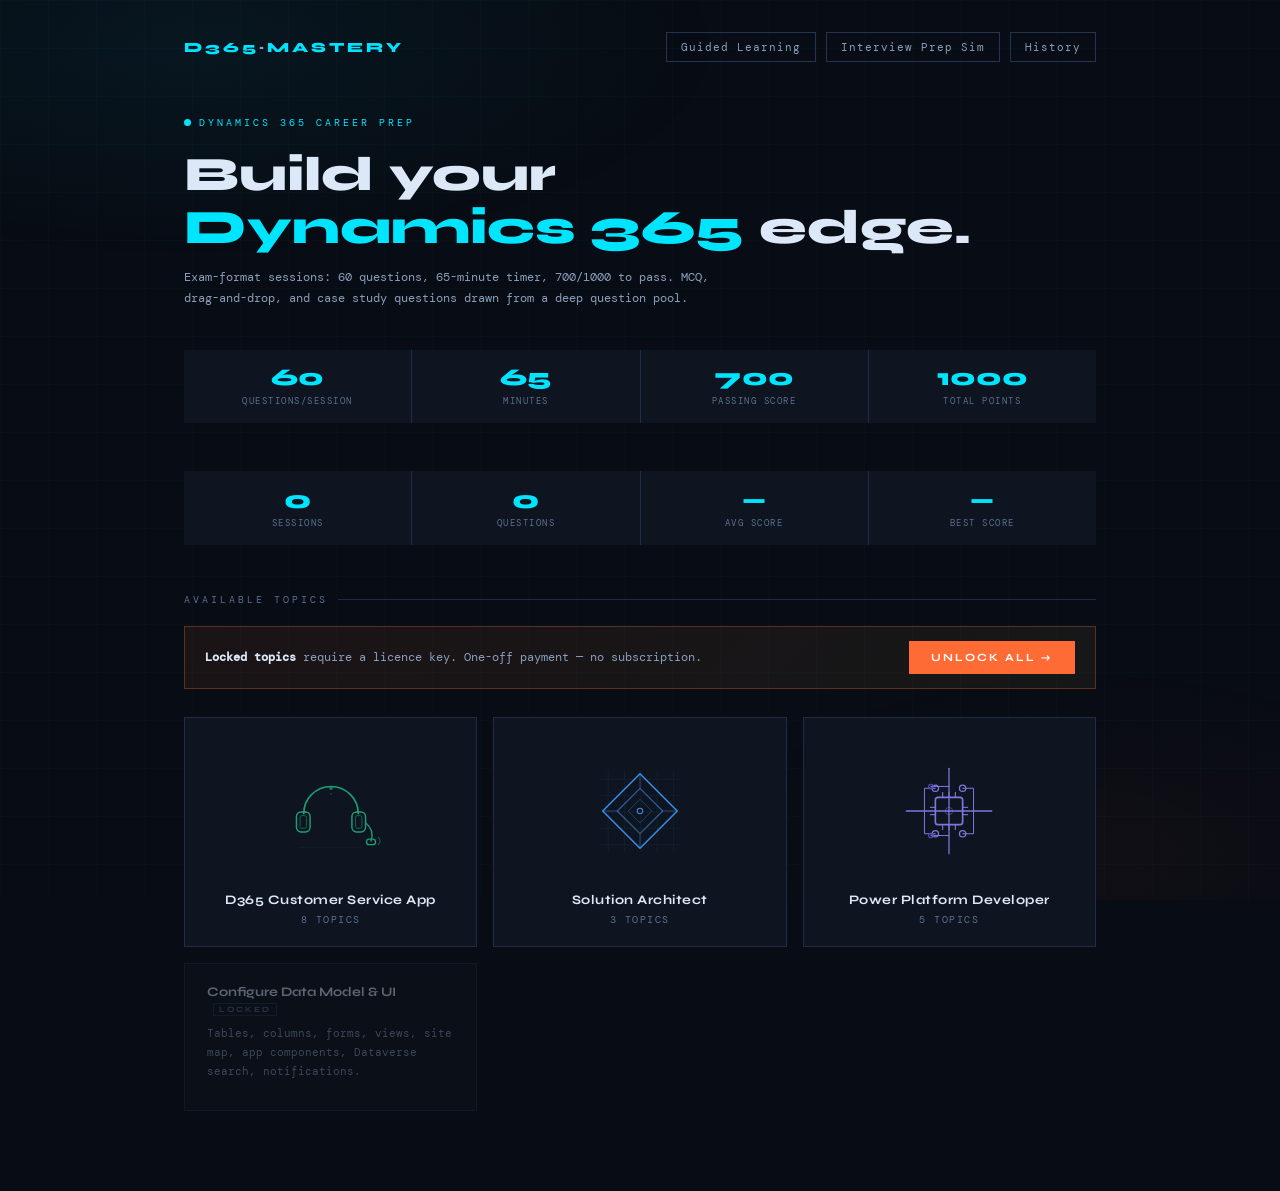
==== commit 1b840bdc: "some code smell corrections" ====
--- a/index.html
+++ b/index.html
@@ -1,527 +1,447 @@
 <!DOCTYPE html>
 <html lang="en">
-
 <head>
-  <meta charset="UTF-8">
-  <meta name="viewport" content="width=device-width, initial-scale=1.0">
-  <title>Build your Dynamics 365 Edge</title>
-  <link
-    href="https://fonts.googleapis.com/css2?family=Syne:wght@400;600;700;800&family=DM+Mono:ital,wght@0,300;0,400;0,500;1,300&family=Share+Tech+Mono&display=swap"
-    rel="stylesheet">
-  <link rel="stylesheet" href="./css/styles.css">
+<meta charset="UTF-8">
+<meta name="viewport" content="width=device-width, initial-scale=1.0, viewport-fit=cover">
+<title>Build your Dynamics 365 Edge</title>
+<link href="https://fonts.googleapis.com/css2?family=Syne:wght@400;600;700;800&family=DM+Mono:ital,wght@0,300;0,400;0,500;1,300&family=Share+Tech+Mono&display=swap" rel="stylesheet">
+<link rel="stylesheet" href="css/styles.css">
 </head>
-
 <body>
-  <div class="app">
-
-    <!-- ══════ LOADING ══════ -->
-    <div class="loading-overlay" id="loadingOverlay" style="display:none">
-      <div class="loading-spinner"></div>
-      <div class="loading-text" id="loadingText">Loading questions…</div>
-    </div>
-
-    <!-- ══════ HOME ══════ -->
-    <div class="screen active" id="homeScreen">
-      <nav class="top-nav">
-        <div class="nav-logo">D365<span>·</span>Mastery</div>
-        <div class="nav-actions">
-          <button class="nav-btn" onclick="showGuided()">Guided Learning</button>
-          <button class="nav-btn" onclick="showInterviewSim()">Interview Prep Sim</button>
-          <button class="nav-btn" onclick="showHistory()">History</button>
+<div class="app">
+
+<!-- LOADING OVERLAY -->
+<div class="loading-overlay" id="loadingOverlay" style="display:none">
+  <div class="loading-spinner"></div>
+  <div class="loading-text" id="loadingText">Loading questions…</div>
+</div>
+
+<!-- ========== HOME SCREEN ========== -->
+<div class="screen active" id="homeScreen">
+  <nav class="top-nav">
+    <div class="nav-logo">D365<span>·</span>Mastery</div>
+    <div class="nav-actions">
+      <button class="nav-btn" onclick="window.showGuided()">Guided Learning</button>
+      <button class="nav-btn" onclick="window.showInterviewSim()">Interview Prep Sim</button>
+      <button class="nav-btn" onclick="window.showHistory()">History</button>
+    </div>
+  </nav>
+  <div class="hero-eyebrow"><div class="hero-dot"></div>Dynamics 365 Career Prep</div>
+  <h1 class="hero-title">Build your<br><em>Dynamics 365</em> edge.</h1>
+  <p class="hero-sub">Exam-format sessions: 60 questions, 65-minute timer, 700/1000 to pass. MCQ, drag-and-drop, and case study questions drawn from a deep question pool.</p>
+  <div class="exam-info-bar">
+    <div class="eib-cell"><span class="eib-n">60</span><div class="eib-l">Questions/Session</div></div>
+    <div class="eib-cell"><span class="eib-n">65</span><div class="eib-l">Minutes</div></div>
+    <div class="eib-cell"><span class="eib-n">700</span><div class="eib-l">Passing Score</div></div>
+    <div class="eib-cell"><span class="eib-n">1000</span><div class="eib-l">Total Points</div></div>
+  </div>
+  <div class="stats-bar">
+    <div class="stat-cell"><span class="stat-n" id="gs-sessions">0</span><div class="stat-l">Sessions</div></div>
+    <div class="stat-cell"><span class="stat-n" id="gs-questions">0</span><div class="stat-l">Questions</div></div>
+    <div class="stat-cell"><span class="stat-n" id="gs-accuracy">—</span><div class="stat-l">Avg Score</div></div>
+    <div class="stat-cell"><span class="stat-n" id="gs-best">—</span><div class="stat-l">Best Score</div></div>
+  </div>
+  <div class="section-label">Available Topics</div>
+  <div id="unlockBanner"></div>
+  <div class="topics-grid" id="topicsGrid"></div>
+</div>
+
+<!-- ========== SUB-TOPIC PICKER ========== -->
+<div class="screen" id="subtopicScreen">
+  <nav class="top-nav">
+    <div class="nav-logo">D365<span>·</span>Mastery</div>
+    <div class="nav-actions">
+      <button class="nav-btn" onclick="window.showHome()">← Home</button>
+    </div>
+  </nav>
+  <div id="subtopicBreadcrumb" style="font-size:10px;letter-spacing:2px;text-transform:uppercase;color:var(--muted);margin-bottom:16px"></div>
+  <div id="subtopicGroupTitle" style="font-family:'Syne',sans-serif;font-size:clamp(1.3rem,3vw,1.8rem);font-weight:800;margin-bottom:6px"></div>
+  <div id="subtopicGroupDesc" style="color:var(--muted2);font-size:12px;line-height:1.8;max-width:560px;margin-bottom:28px"></div>
+  <div class="section-label" style="margin-bottom:16px">Choose a topic</div>
+  <div class="topics-grid" id="subtopicGrid"></div>
+</div>
+
+<!-- ========== RESUME MODAL ========== -->
+<div class="resume-modal-bg" id="resumeModal" style="display:none">
+  <div class="resume-modal">
+    <div class="rm-eyebrow">⚡ Unfinished Session</div>
+    <div class="rm-title">You have a session in progress</div>
+    <div class="rm-body" id="resumeBody"></div>
+    <div class="rm-actions">
+      <button class="rm-resume" onclick="window.resumeSession()">Resume →</button>
+      <button class="rm-discard" onclick="window.startFreshSession()">Discard & Start Fresh</button>
+      <button class="rm-discard" onclick="window.dismissResumeModal()">Never mind</button>
+    </div>
+  </div>
+</div>
+
+<!-- ========== REPLAY SCREEN ========== -->
+<div class="screen" id="replayScreen">
+  <div style="max-width:960px;margin:0 auto;padding:0">
+    <div class="quiz-topbar">
+      <button class="quiz-back" onclick="window.showHistory()">← Back to History</button>
+      <div class="quiz-center">
+        <span class="q-counter" id="rpCounter">1 / 60</span>
+        <div class="q-type-badge qtb-mcq" id="rpTypeBadge">MCQ</div>
+      </div>
+      <div style="font-family:'Syne',sans-serif;font-size:12px;font-weight:700;color:var(--muted2)">
+        📖 Review Mode
+      </div>
+    </div>
+    <div style="padding:28px 24px">
+      <div class="replay-banner">📖 Read-only review — answers shown, no changes possible</div>
+      <div class="replay-q-nav" id="rpNav"></div>
+      <div id="rpQuestionBlock"></div>
+      <div class="feedback-panel show" id="rpFeedback" style="margin-top:16px">
+        <div class="fb-label" id="rpFbLabel"></div>
+        <div class="fb-body" id="rpFbBody"></div>
+        <div class="fb-pts" id="rpFbPts"></div>
+        <a class="ms-ref-btn" id="rpMsRef" href="#" target="_blank" rel="noopener" style="display:none">
+          <svg width="13" height="13" viewBox="0 0 24 24" fill="none" stroke="currentColor" stroke-width="2"><path d="M18 13v6a2 2 0 0 1-2 2H5a2 2 0 0 1-2-2V8a2 2 0 0 1 2-2h6"/><polyline points="15 3 21 3 21 9"/><line x1="10" y1="14" x2="21" y2="3"/></svg>
+          <span id="rpMsRefLabel">Microsoft Docs</span>
+        </a>
+      </div>
+      <div class="replay-nav-btns">
+        <button class="rp-btn rp-btn-prev" id="rpPrev" onclick="window.rpNavigate(-1)">← Prev</button>
+        <button class="rp-btn rp-btn-next" id="rpNext" onclick="window.rpNavigate(1)">Next →</button>
+      </div>
+    </div>
+  </div>
+</div>
+
+<!-- ========== LICENCE MODAL ========== -->
+<div class="licence-modal-bg" id="licenceModal" style="display:none" onclick="window.handleModalBgClick(event)">
+  <div class="licence-modal">
+    <button class="lm-close" onclick="window.closeLicenceModal()">✕</button>
+    <div class="lm-eyebrow">🔐 Full Access</div>
+    <div class="lm-title">Unlock All Topics</div>
+    <div class="lm-desc">Enter your licence key to unlock all current and future topics permanently on this device. One-off payment — no subscription.</div>
+    <div class="lm-input-wrap">
+      <input class="lm-input" id="licenceInput" type="text" placeholder="PPMA-XXXX-XXXX-XXXX" maxlength="19" oninput="window.formatKeyInput(this)" onkeydown="if(event.key==='Enter')window.submitKey()">
+    </div>
+    <div class="lm-error" id="licenceError"></div>
+    <button class="lm-submit" onclick="window.submitKey()">Activate Key →</button>
+    <div class="lm-divider">don't have a key yet?</div>
+    <a class="lm-gumroad" id="gumroadLink" href="https://ondiek-source.gumroad.com/l/pp-mastery" target="_blank" rel="noopener">
+      <svg width="14" height="14" viewBox="0 0 24 24" fill="none" stroke="currentColor" stroke-width="2"><path d="M18 13v6a2 2 0 0 1-2 2H5a2 2 0 0 1-2-2V8a2 2 0 0 1 2-2h6"/><polyline points="15 3 21 3 21 9"/><line x1="10" y1="14" x2="21" y2="3"/></svg>
+      Get Full Access — $2
+    </a>
+    <div class="lm-note">Key is saved to this browser. Works on any device you enter it on.<br>Questions answered stay private — stored locally, never uploaded.</div>
+  </div>
+</div>
+
+<!-- ========== QUIZ SCREEN ========== -->
+<div class="screen" id="quizScreen">
+  <div class="quiz-layout" id="quizLayout">
+    <div class="quiz-topbar">
+      <button class="quiz-back" onclick="window.QuizEngine && window.QuizEngine.confirmExit()">← Exit</button>
+      <div class="quiz-center">
+        <span class="q-counter" id="qCounter">1 / 60</span>
+        <div class="q-type-badge qtb-mcq" id="qTypeBadge">MCQ</div>
+        <div class="live-score">Score: <span id="liveScore">0</span>/1000</div>
+      </div>
+      <div class="timer-wrap">
+        <div class="timer-bar-track"><div class="timer-bar-fill" id="timerBarFill" style="width:100%;background:var(--timer-ok)"></div></div>
+        <div class="timer-display ok" id="timerDisplay">65:00</div>
+      </div>
+    </div>
+    <div class="quiz-main" id="quizMain">
+      <div class="progress-track"><div class="progress-fill" id="progressFill" style="width:0%"></div></div>
+      <div class="q-nav" id="qNav"></div>
+      <div id="questionBlock"></div>
+      <div class="feedback-panel" id="feedbackPanel">
+        <div class="fb-label" id="fbLabel"></div>
+        <div class="fb-body" id="fbBody"></div>
+        <div class="fb-pts" id="fbPts"></div>
+        <a class="ms-ref-btn" id="msRefBtn" href="#" target="_blank" rel="noopener" style="display:none">
+          <svg width="13" height="13" viewBox="0 0 24 24" fill="none" stroke="currentColor" stroke-width="2"><path d="M18 13v6a2 2 0 0 1-2 2H5a2 2 0 0 1-2-2V8a2 2 0 0 1 2-2h6"/><polyline points="15 3 21 3 21 9"/><line x1="10" y1="14" x2="21" y2="3"/></svg>
+          <span id="msRefLabel">Microsoft Docs</span>
+        </a>
+      </div>
+      <div class="q-actions">
+        <button class="btn-next" id="btnNext" onclick="window.QuizEngine && window.QuizEngine.advanceQuestion()">Next →</button>
+        <button class="btn-skip" id="btnSkip" onclick="window.QuizEngine && window.QuizEngine.skipQuestion()">Skip</button>
+        <button class="flag-btn" id="flagBtn" onclick="window.QuizEngine && window.QuizEngine.toggleFlag()" title="Flag for review">⚑</button>
+        <button class="report-btn" id="reportBtn" onclick="window.openReportModal()" title="Report an issue with this question">⚐ Report</button>
+      </div>
+    </div>
+    <div class="scenario-panel" id="scenarioPanel" style="display:none">
+      <div class="scenario-header">
+        <div class="scenario-header-title">📋 Scenario</div>
+        <button class="scenario-toggle" onclick="window.QuizEngine && window.QuizEngine.toggleScenarioPanel()">✕</button>
+      </div>
+      <div class="scenario-body" id="scenarioBody"></div>
+    </div>
+  </div>
+</div>
+
+<!-- ========== RESULTS SCREEN ========== -->
+<div class="screen" id="resultsScreen">
+  <div style="max-width:860px;margin:0 auto;padding:32px 24px">
+    <div style="display:flex;justify-content:space-between;align-items:center;margin-bottom:28px">
+      <div style="font-size:10px;letter-spacing:2px;text-transform:uppercase;color:var(--muted)" id="resTopic"></div>
+      <button class="nav-btn" onclick="window.showHome()">Home</button>
+    </div>
+    <div class="results-hero">
+      <div class="score-circle" id="scoreCircle">
+        <div class="sc-num" id="scNum">0</div>
+        <div class="sc-denom">/1000</div>
+        <div class="sc-grade" id="scGrade"></div>
+      </div>
+      <div class="results-meta">
+        <div class="pass-badge" id="passBadge"></div>
+        <h2 id="resHeading"></h2>
+        <p id="resMsg"></p>
+        <div style="font-size:11px;color:var(--muted);margin-top:10px" id="resTimeTaken"></div>
+      </div>
+    </div>
+    <div class="breakdown-grid">
+      <div class="bd-cell"><span class="bd-n" id="bdMcq" style="color:var(--accent)">0</span><div class="bd-l">MCQ Score</div></div>
+      <div class="bd-cell"><span class="bd-n" id="bdDd" style="color:var(--warn)">0</span><div class="bd-l">Drag & Drop</div></div>
+      <div class="bd-cell"><span class="bd-n" id="bdCs" style="color:var(--accent2)">0</span><div class="bd-l">Case Study</div></div>
+    </div>
+    <div class="ci-card">
+      <div class="ci-title">Mastery Confidence Interval — 95% Wilson Score CI</div>
+      <div class="ci-bar-outer">
+        <div class="ci-bar-track"></div>
+        <div class="ci-bar-range" id="ciRange" style="left:0%;width:100%"></div>
+        <div class="ci-bar-point" id="ciPoint" style="left:50%"></div>
+      </div>
+      <div class="ci-tick-labels"><span>0%</span><span>25%</span><span>50%</span><span>75%</span><span>100%</span></div>
+      <div class="ci-stats">
+        <div class="ci-stat"><span class="ci-stat-n" id="ciLow" style="color:var(--wrong)">—</span><div class="ci-stat-l">Lower Bound</div></div>
+        <div class="ci-stat"><span class="ci-stat-n" id="ciMid" style="color:var(--accent)">—</span><div class="ci-stat-l">Point Estimate</div></div>
+        <div class="ci-stat"><span class="ci-stat-n" id="ciHigh" style="color:var(--correct)">—</span><div class="ci-stat-l">Upper Bound</div></div>
+      </div>
+      <div class="ci-interpret" id="ciInterpret"></div>
+    </div>
+    <div class="section-label" style="margin-bottom:14px">Performance Summary</div>
+    <div class="perf-grid" id="perfGrid"></div>
+    <button class="review-toggle" onclick="window.toggleReview(this)">▶ Show Question Review</button>
+    <div class="review-list" id="reviewList"></div>
+    <div class="results-actions">
+      <button class="btn-primary" onclick="window.QuizEngine && window.QuizEngine.playAgain()">New Session →</button>
+      <button class="btn-ghost" onclick="window.showHome()">← All Topics</button>
+    </div>
+  </div>
+</div>
+
+<!-- ========== HISTORY SCREEN ========== -->
+<div class="screen" id="historyScreen">
+  <div style="max-width:860px;margin:0 auto;padding:32px 24px">
+    <nav class="top-nav">
+      <div class="nav-logo">D365<span>·</span>Mastery</div>
+      <div class="nav-actions">
+        <button class="nav-btn active-nav">History</button>
+        <button class="nav-btn" onclick="window.showHome()">Topics</button>
+      </div>
+    </nav>
+    <div class="section-label" style="margin-bottom:20px">Session History</div>
+    <div id="historyContent"></div>
+  </div>
+</div>
+
+<!-- ========== GUIDED LEARNING SCREEN ========== -->
+<div class="screen" id="guidedScreen">
+  <div style="max-width:960px;margin:0 auto">
+    <nav class="top-nav">
+      <div class="nav-logo">D365<span>·</span>Mastery</div>
+      <div class="nav-actions">
+        <button class="nav-btn active-nav">Guided Learning</button>
+        <button class="nav-btn" onclick="window.showHistory()">History</button>
+        <button class="nav-btn" onclick="window.showHome()">Topics</button>
+      </div>
+    </nav>
+    <div id="glTopicPicker">
+      <div class="hero-eyebrow" style="margin-bottom:16px"><div class="hero-dot"></div>Learn Mode</div>
+      <h2 style="font-family:'Syne',sans-serif;font-size:clamp(1.4rem,3vw,2rem);font-weight:800;margin-bottom:8px">Guided Learning</h2>
+      <p style="color:var(--muted2);font-size:12px;line-height:1.8;max-width:560px;margin-bottom:32px">Read concepts, study key facts, and test yourself with inline questions — no timer, no pressure. Like W3Schools but for Dynamics 365.</p>
+      <div class="section-label" style="margin-bottom:16px">Choose a topic to study</div>
+      <div class="topics-grid" id="glTopicsGrid"></div>
+    </div>
+    <div id="glReader" style="display:none">
+      <div class="gl-reader-layout">
+        <div class="gl-sidebar" id="glSidebar">
+          <div class="gl-sidebar-topic" id="glSidebarTopic"></div>
+          <div class="gl-sidebar-nav" id="glSidebarNav"></div>
+          <button class="gl-back-btn" onclick="window.glBackToTopics()">← All Topics</button>
         </div>
-      </nav>
-      <div class="hero-eyebrow">
-        <div class="hero-dot"></div>Dynamics 365 Career Prep
-      </div>
-      <h1 class="hero-title">Build your<br><em>Dynamics 365</em> edge.</h1>
-      <p class="hero-sub">Exam-format sessions: 60 questions, 65-minute timer, 700/1000 to pass. MCQ, drag-and-drop, and
-        case study questions drawn from a deep question pool.</p>
-      <div class="exam-info-bar">
-        <div class="eib-cell"><span class="eib-n">60</span>
-          <div class="eib-l">Questions/Session</div>
-        </div>
-        <div class="eib-cell"><span class="eib-n">65</span>
-          <div class="eib-l">Minutes</div>
-        </div>
-        <div class="eib-cell"><span class="eib-n">700</span>
-          <div class="eib-l">Passing Score</div>
-        </div>
-        <div class="eib-cell"><span class="eib-n">1000</span>
-          <div class="eib-l">Total Points</div>
-        </div>
-      </div>
-      <div class="stats-bar">
-        <div class="stat-cell"><span class="stat-n" id="gs-sessions">0</span>
-          <div class="stat-l">Sessions</div>
-        </div>
-        <div class="stat-cell"><span class="stat-n" id="gs-questions">0</span>
-          <div class="stat-l">Questions</div>
-        </div>
-        <div class="stat-cell"><span class="stat-n" id="gs-accuracy">—</span>
-          <div class="stat-l">Avg Score</div>
-        </div>
-        <div class="stat-cell"><span class="stat-n" id="gs-best">—</span>
-          <div class="stat-l">Best Score</div>
-        </div>
-      </div>
-      <div class="section-label">Available Topics</div>
-      <div id="unlockBanner"></div>
-      <div class="topics-grid" id="topicsGrid"></div>
-    </div>
-
-    <!-- ══════ SUB-TOPIC PICKER ══════ -->
-    <div class="screen" id="subtopicScreen">
-      <nav class="top-nav">
-        <div class="nav-logo">D365<span>·</span>Mastery</div>
-        <div class="nav-actions">
-          <button class="nav-btn" onclick="showHome()">← Home</button>
-        </div>
-      </nav>
-      <div id="subtopicBreadcrumb"
-        style="font-size:10px;letter-spacing:2px;text-transform:uppercase;color:var(--muted);margin-bottom:16px"></div>
-      <div id="subtopicGroupTitle"
-        style="font-family:'Syne',sans-serif;font-size:clamp(1.3rem,3vw,1.8rem);font-weight:800;margin-bottom:6px">
-      </div>
-      <div id="subtopicGroupDesc"
-        style="color:var(--muted2);font-size:12px;line-height:1.8;max-width:560px;margin-bottom:28px"></div>
-      <div class="section-label" style="margin-bottom:16px">Choose a topic</div>
-      <div class="topics-grid" id="subtopicGrid"></div>
-    </div>
-
-    <!-- ══════ RESUME PROMPT ══════ -->
-    <div class="resume-modal-bg" id="resumeModal" style="display:none">
-      <div class="resume-modal">
-        <div class="rm-eyebrow">⚡ Unfinished Session</div>
-        <div class="rm-title">You have a session in progress</div>
-        <div class="rm-body" id="resumeBody">You were on question — of — with — remaining on the clock.</div>
-        <div class="rm-actions">
-          <button class="rm-resume" onclick="resumeSession()">Resume →</button>
-          <button class="rm-discard" onclick="startFreshSession()">Discard & Start Fresh</button>
-          <button class="rm-discard" onclick="dismissResumeModal()">Never mind</button>
-        </div>
-      </div>
-    </div>
-
-    <!-- ══════ SESSION REPLAY ══════ -->
-    <div class="screen" id="replayScreen">
-      <div style="max-width:960px;margin:0 auto;padding:0">
-        <div class="quiz-topbar">
-          <button class="quiz-back" onclick="showHistory()">← Back to History</button>
-          <div class="quiz-center">
-            <span class="q-counter" id="rpCounter">1 / 60</span>
-            <div class="q-type-badge qtb-mcq" id="rpTypeBadge">MCQ</div>
+        <div class="gl-content" id="glContent"></div>
+      </div>
+    </div>
+  </div>
+</div>
+
+<!-- ========== INTERVIEW PREP SIM SCREEN ========== -->
+<div class="screen" id="interviewSimScreen">
+  <div style="max-width:960px;margin:0 auto">
+    <nav class="top-nav">
+      <div class="nav-logo">D365<span>·</span>Mastery</div>
+      <div class="nav-actions">
+        <button class="nav-btn active-nav">Interview Prep Sim</button>
+        <button class="nav-btn" onclick="window.showGuided()">Guided Learning</button>
+        <button class="nav-btn" onclick="window.showHome()">Topics</button>
+      </div>
+    </nav>
+    <div class="hero-eyebrow" style="margin-bottom:16px"><div class="hero-dot"></div>Interview Practice</div>
+    <h2 style="font-family:'Syne',sans-serif;font-size:clamp(1.4rem,3vw,2rem);font-weight:800;margin-bottom:8px">Interview Prep Simulator</h2>
+    <p style="color:var(--muted2);font-size:12px;line-height:1.8;max-width:620px;margin-bottom:32px">Run technical interview drills using structured packs. Work through MCQs, open technical questions, case studies, and deep-dive prompts with model answers, probes, and scoring guidance.</p>
+    <div class="section-label" style="margin-bottom:16px">Available Interview Packs</div>
+    <div class="topics-grid" id="interviewSimGrid"></div>
+  </div>
+</div>
+
+<!-- ========== INTERVIEW PACK SCREEN ========== -->
+<div class="screen" id="interviewPackScreen">
+  <div style="max-width:1080px;margin:0 auto">
+    <nav class="top-nav">
+      <div class="nav-logo">D365<span>·</span>Mastery</div>
+      <div class="nav-actions">
+        <button class="nav-btn" onclick="window.showInterviewSim()">← Interview Packs</button>
+        <button class="nav-btn" onclick="window.showHome()">Topics</button>
+      </div>
+    </nav>
+    <div class="hero-eyebrow" style="margin-bottom:16px"><div class="hero-dot"></div>Interview Practice</div>
+    <h2 id="isPackTitle" style="font-family:'Syne',sans-serif;font-size:clamp(1.4rem,3vw,2rem);font-weight:800;margin-bottom:8px"></h2>
+    <p id="isPackMeta" style="color:var(--muted2);font-size:12px;line-height:1.8;max-width:720px;margin-bottom:18px"></p>
+    <div id="isPackNotes" style="display:flex;flex-wrap:wrap;gap:8px;margin-bottom:18px"></div>
+    <div id="isScoringBox" class="ci-card" style="margin-bottom:18px;padding:18px 20px"></div>
+    <div id="isSectionTabs" style="display:flex;gap:10px;flex-wrap:wrap;margin-bottom:18px"></div>
+    <div style="display:flex;gap:20px;align-items:flex-start">
+      <div style="flex:1;min-width:0">
+        <div class="q-block" id="isQuestionBlock"></div>
+        <div style="display:flex;gap:10px;justify-content:space-between;align-items:center;margin-top:14px;flex-wrap:wrap">
+          <div style="display:flex;gap:10px;flex-wrap:wrap">
+            <button class="btn-skip" id="isPrevBtn" onclick="window.isNavigate(-1)">← Previous</button>
+            <button class="btn-next" id="isNextBtn" onclick="window.isNavigate(1)">Next →</button>
           </div>
-          <div style="font-family:'Syne',sans-serif;font-size:12px;font-weight:700;color:var(--muted2)">
-            📖 Review Mode
+          <div style="display:flex;gap:10px;flex-wrap:wrap">
+            <button class="btn-primary" id="isRevealBtn" onclick="window.toggleInterviewReveal()">Reveal Guidance</button>
           </div>
         </div>
-        <div style="padding:28px 24px">
-          <div class="replay-banner">📖 Read-only review — answers shown, no changes possible</div>
-          <div class="replay-q-nav" id="rpNav"></div>
-          <div id="rpQuestionBlock"></div>
-          <div class="feedback-panel show" id="rpFeedback" style="margin-top:16px">
-            <div class="fb-label" id="rpFbLabel"></div>
-            <div class="fb-body" id="rpFbBody"></div>
-            <div class="fb-pts" id="rpFbPts"></div>
-            <a class="ms-ref-btn" id="rpMsRef" href="#" target="_blank" rel="noopener" style="display:none">
-              <svg width="13" height="13" viewBox="0 0 24 24" fill="none" stroke="currentColor" stroke-width="2">
-                <path d="M18 13v6a2 2 0 0 1-2 2H5a2 2 0 0 1-2-2V8a2 2 0 0 1 2-2h6" />
-                <polyline points="15 3 21 3 21 9" />
-                <line x1="10" y1="14" x2="21" y2="3" />
-              </svg>
-              <span id="rpMsRefLabel">Microsoft Docs</span>
-            </a>
-          </div>
-          <div class="replay-nav-btns">
-            <button class="rp-btn rp-btn-prev" id="rpPrev" onclick="rpNavigate(-1)">← Prev</button>
-            <button class="rp-btn rp-btn-next" id="rpNext" onclick="rpNavigate(1)">Next →</button>
-          </div>
+      </div>
+      <div style="width:min(320px,100%);position:sticky;top:16px">
+        <div class="ci-card" style="padding:18px 20px">
+          <div class="ci-title" style="margin-bottom:12px">Pack Overview</div>
+          <div id="isSectionInfo" style="font-size:12px;color:var(--muted2);line-height:1.8"></div>
         </div>
       </div>
     </div>
-
-    <!-- ══════ LICENCE MODAL ══════ -->
-    <div class="licence-modal-bg" id="licenceModal" style="display:none" onclick="handleModalBgClick(event)">
-      <div class="licence-modal">
-        <button class="lm-close" onclick="closeLicenceModal()">✕</button>
-        <div class="lm-eyebrow">🔐 Full Access</div>
-        <div class="lm-title">Unlock All Topics</div>
-        <div class="lm-desc">Enter your licence key to unlock all current and future topics permanently on this device.
-          One-off payment — no subscription.</div>
-        <div class="lm-input-wrap">
-          <input class="lm-input" id="licenceInput" type="text" placeholder="PPMA-XXXX-XXXX-XXXX" maxlength="19"
-            oninput="formatKeyInput(this)" onkeydown="if(event.key==='Enter')submitKey()">
+  </div>
+</div>
+
+<!-- ========== VOICE INTERVIEW NAME MODAL ========== -->
+<div class="vi-name-bg" id="viNameModal" style="display:none">
+  <div class="vi-name-modal">
+    <div class="vi-name-eyebrow">🎙 Interview Prep Simulator</div>
+    <div class="vi-name-title" id="viNamePackTitle">Technical Interview</div>
+    <div class="vi-name-sub">Enter your name so the interviewer can address you naturally. The session will be recorded and scored using the pack's rubric.</div>
+    <input class="vi-name-input" id="viNameInput" type="text" placeholder="Your first name…" maxlength="40" oninput="window.viNameInputChanged && window.viNameInputChanged()" onkeydown="if(event.key==='Enter')window.viStartInterview && window.viStartInterview()">
+    <button class="vi-name-btn" id="viNameBtn" onclick="window.viStartInterview && window.viStartInterview()" disabled>Begin Interview →</button>
+  </div>
+</div>
+
+<!-- ========== VOICE INTERVIEW SCREEN ========== -->
+<div class="screen" id="voiceInterviewScreen">
+  <div class="vi-layout">
+    <div class="vi-stage">
+      <div class="vi-mood" id="viMood">🎙️</div>
+      <div class="vi-status" id="viStatusLabel">Ready</div>
+      <div class="vi-waveform" id="viWaveform"></div>
+      <div class="vi-question-display">
+        <div class="vi-q-label" id="viQLabel">Question 0 of 0</div>
+        <div class="vi-q-text" id="viQText">Preparing your interview…</div>
+      </div>
+      <div class="vi-controls">
+        <button class="vi-end-btn" onclick="window.viConfirmEnd && window.viConfirmEnd()">End Interview</button>
+        <button class="vi-mic-btn" id="viMicBtn" onclick="window.viToggleMic && window.viToggleMic()" disabled title="Hold to answer">🎤</button>
+        <button class="vi-end-btn" onclick="window.viSkipQuestion && window.viSkipQuestion()" id="viSkipBtn" style="opacity:0;pointer-events:none">Skip →</button>
+      </div>
+    </div>
+    <div class="vi-panel">
+      <div class="vi-panel-header">
+        <div class="vi-panel-title">Live Transcript</div>
+        <div class="vi-panel-meta" id="viPanelMeta">Waiting to begin…</div>
+      </div>
+      <div class="vi-progress-wrap">
+        <div class="vi-progress-track"><div class="vi-progress-fill" id="viProgressFill" style="width:0%"></div></div>
+        <div class="vi-progress-label"><span id="viProgressLabel">0 of 0 questions</span><span id="viTimerLabel">0:00</span></div>
+      </div>
+      <div class="vi-transcript" id="viTranscript"></div>
+      <div class="vi-panel-footer">
+        <button class="vi-dl-btn" onclick="window.viDownloadTranscript && window.viDownloadTranscript()">⬇ Download Transcript</button>
+      </div>
+    </div>
+  </div>
+</div>
+
+<!-- ========== VOICE INTERVIEW RESULTS SCREEN ========== -->
+<div class="screen" id="viResultsScreen">
+  <div class="vi-results-wrap">
+    <nav class="top-nav">
+      <div class="nav-logo">D365<span>·</span>Mastery</div>
+      <div class="nav-actions">
+        <button class="nav-btn" onclick="window.showInterviewSim()">← Interview Packs</button>
+        <button class="nav-btn" onclick="window.showHome()">Home</button>
+      </div>
+    </nav>
+    <div class="hero-eyebrow" style="margin-bottom:20px"><div class="hero-dot"></div>Interview Complete</div>
+    <div class="vi-score-hero">
+      <div class="vi-score-ring">
+        <div class="vi-score-num" id="viResScore">—</div>
+        <div class="vi-score-denom" id="viResDenom">/5 avg</div>
+        <div class="vi-score-band" id="viResBand"></div>
+      </div>
+      <div>
+        <div style="font-family:'Syne',sans-serif;font-size:1.6rem;font-weight:800;margin-bottom:8px" id="viResHeading"></div>
+        <div style="font-size:12px;color:var(--muted2);line-height:1.8;margin-bottom:16px" id="viResMsg"></div>
+        <div style="display:flex;gap:10px;flex-wrap:wrap">
+          <button class="btn-primary" onclick="window.viDownloadTranscript && window.viDownloadTranscript()">⬇ Download Transcript</button>
+          <button class="btn-ghost" onclick="window.showInterviewSim()">← Back to Packs</button>
         </div>
-        <div class="lm-error" id="licenceError"></div>
-        <button class="lm-submit" onclick="submitKey()">Activate Key →</button>
-        <div class="lm-divider">don't have a key yet?</div>
-        <a class="lm-gumroad" id="gumroadLink" href="https://ondiek-source.gumroad.com/l/pp-mastery" target="_blank"
-          rel="noopener">
-          <svg width="14" height="14" viewBox="0 0 24 24" fill="none" stroke="currentColor" stroke-width="2">
-            <path d="M18 13v6a2 2 0 0 1-2 2H5a2 2 0 0 1-2-2V8a2 2 0 0 1 2-2h6" />
-            <polyline points="15 3 21 3 21 9" />
-            <line x1="10" y1="14" x2="21" y2="3" />
-          </svg>
-          Get Full Access — $2
-        </a>
-        <div class="lm-note">Key is saved to this browser. Works on any device you enter it on.<br>Questions answered
-          stay private — stored locally, never uploaded.</div>
-      </div>
-    </div>
-
-    <!-- ══════ QUIZ ══════ -->
-    <div class="screen" id="quizScreen">
-      <div class="quiz-layout" id="quizLayout">
-        <div class="quiz-topbar">
-          <button class="quiz-back" onclick="confirmExit()">← Exit</button>
-          <div class="quiz-center">
-            <span class="q-counter" id="qCounter">1 / 60</span>
-            <div class="q-type-badge qtb-mcq" id="qTypeBadge">MCQ</div>
-            <div class="live-score">Score: <span id="liveScore">0</span>/1000</div>
-          </div>
-          <div class="timer-wrap">
-            <div class="timer-bar-track">
-              <div class="timer-bar-fill" id="timerBarFill" style="width:100%;background:var(--timer-ok)"></div>
-            </div>
-            <div class="timer-display ok" id="timerDisplay">65:00</div>
-          </div>
-        </div>
-        <div class="quiz-main" id="quizMain">
-          <div class="progress-track">
-            <div class="progress-fill" id="progressFill" style="width:0%"></div>
-          </div>
-          <div class="q-nav" id="qNav"></div>
-          <div id="questionBlock"></div>
-          <div class="feedback-panel" id="feedbackPanel">
-            <div class="fb-label" id="fbLabel"></div>
-            <div class="fb-body" id="fbBody"></div>
-            <div class="fb-pts" id="fbPts"></div>
-            <a class="ms-ref-btn" id="msRefBtn" href="#" target="_blank" rel="noopener" style="display:none">
-              <svg width="13" height="13" viewBox="0 0 24 24" fill="none" stroke="currentColor" stroke-width="2">
-                <path d="M18 13v6a2 2 0 0 1-2 2H5a2 2 0 0 1-2-2V8a2 2 0 0 1 2-2h6" />
-                <polyline points="15 3 21 3 21 9" />
-                <line x1="10" y1="14" x2="21" y2="3" />
-              </svg>
-              <span id="msRefLabel">Microsoft Docs</span>
-            </a>
-          </div>
-          <div class="q-actions">
-            <button class="btn-next" id="btnNext" onclick="nextQuestion()">Next →</button>
-            <button class="btn-skip" id="btnSkip" onclick="skipQuestion()">Skip</button>
-            <button class="flag-btn" id="flagBtn" onclick="toggleFlag()" title="Flag for review">⚑</button>
-            <button class="report-btn" id="reportBtn" onclick="openReportModal()"
-              title="Report an issue with this question">⚐ Report</button>
-          </div>
-        </div>
-        <div class="scenario-panel" id="scenarioPanel" style="display:none">
-          <div class="scenario-header">
-            <div class="scenario-header-title">📋 Scenario</div>
-            <button class="scenario-toggle" onclick="toggleScenarioPanel()">✕</button>
-          </div>
-          <div class="scenario-body" id="scenarioBody"></div>
-        </div>
-      </div>
-    </div>
-
-    <!-- ══════ RESULTS ══════ -->
-    <div class="screen" id="resultsScreen">
-      <div style="max-width:860px;margin:0 auto;padding:32px 24px">
-        <div style="display:flex;justify-content:space-between;align-items:center;margin-bottom:28px">
-          <div style="font-size:10px;letter-spacing:2px;text-transform:uppercase;color:var(--muted)" id="resTopic">
-          </div>
-          <button class="nav-btn" onclick="showHome()">Home</button>
-        </div>
-        <div class="results-hero">
-          <div class="score-circle" id="scoreCircle">
-            <div class="sc-num" id="scNum">0</div>
-            <div class="sc-denom">/1000</div>
-            <div class="sc-grade" id="scGrade"></div>
-          </div>
-          <div class="results-meta">
-            <div class="pass-badge" id="passBadge"></div>
-            <h2 id="resHeading"></h2>
-            <p id="resMsg"></p>
-            <div style="font-size:11px;color:var(--muted);margin-top:10px" id="resTimeTaken"></div>
-          </div>
-        </div>
-        <div class="breakdown-grid">
-          <div class="bd-cell"><span class="bd-n" id="bdMcq" style="color:var(--accent)">0</span>
-            <div class="bd-l">MCQ Score</div>
-          </div>
-          <div class="bd-cell"><span class="bd-n" id="bdDd" style="color:var(--warn)">0</span>
-            <div class="bd-l">Drag & Drop</div>
-          </div>
-          <div class="bd-cell"><span class="bd-n" id="bdCs" style="color:var(--accent2)">0</span>
-            <div class="bd-l">Case Study</div>
-          </div>
-        </div>
-        <div class="ci-card">
-          <div class="ci-title">Mastery Confidence Interval — 95% Wilson Score CI</div>
-          <div class="ci-bar-outer">
-            <div class="ci-bar-track"></div>
-            <div class="ci-bar-range" id="ciRange" style="left:0%;width:100%"></div>
-            <div class="ci-bar-point" id="ciPoint" style="left:50%"></div>
-          </div>
-          <div class="ci-tick-labels"><span>0%</span><span>25%</span><span>50%</span><span>75%</span><span>100%</span>
-          </div>
-          <div class="ci-stats">
-            <div class="ci-stat"><span class="ci-stat-n" id="ciLow" style="color:var(--wrong)">—</span>
-              <div class="ci-stat-l">Lower Bound</div>
-            </div>
-            <div class="ci-stat"><span class="ci-stat-n" id="ciMid" style="color:var(--accent)">—</span>
-              <div class="ci-stat-l">Point Estimate</div>
-            </div>
-            <div class="ci-stat"><span class="ci-stat-n" id="ciHigh" style="color:var(--correct)">—</span>
-              <div class="ci-stat-l">Upper Bound</div>
-            </div>
-          </div>
-          <div class="ci-interpret" id="ciInterpret"></div>
-        </div>
-        <div class="section-label" style="margin-bottom:14px">Performance Summary</div>
-        <div class="perf-grid" id="perfGrid"></div>
-        <button class="review-toggle" onclick="toggleReview(this)">▶ Show Question Review</button>
-        <div class="review-list" id="reviewList"></div>
-        <div class="results-actions">
-          <button class="btn-primary" onclick="playAgain()">New Session →</button>
-          <button class="btn-ghost" onclick="showHome()">← All Topics</button>
-        </div>
-      </div>
-    </div>
-
-    <!-- ══════ HISTORY ══════ -->
-    <div class="screen" id="historyScreen">
-      <div style="max-width:860px;margin:0 auto;padding:32px 24px">
-        <nav class="top-nav">
-          <div class="nav-logo">D365<span>·</span>Mastery</div>
-          <div class="nav-actions">
-            <button class="nav-btn active-nav">History</button>
-            <button class="nav-btn" onclick="showHome()">Topics</button>
-          </div>
-        </nav>
-        <div class="section-label" style="margin-bottom:20px">Session History</div>
-        <div id="historyContent"></div>
-      </div>
-    </div>
-
-    <!-- ══════ GUIDED LEARNING ══════ -->
-    <div class="screen" id="guidedScreen">
-      <div style="max-width:960px;margin:0 auto">
-        <nav class="top-nav">
-          <div class="nav-logo">D365<span>·</span>Mastery</div>
-          <div class="nav-actions">
-            <button class="nav-btn active-nav">Guided Learning</button>
-            <button class="nav-btn" onclick="showHistory()">History</button>
-            <button class="nav-btn" onclick="showHome()">Topics</button>
-          </div>
-        </nav>
-        <div id="glTopicPicker">
-          <div class="hero-eyebrow" style="margin-bottom:16px">
-            <div class="hero-dot"></div>Learn Mode
-          </div>
-          <h2 style="font-family:'Syne',sans-serif;font-size:clamp(1.4rem,3vw,2rem);font-weight:800;margin-bottom:8px">
-            Guided Learning</h2>
-          <p style="color:var(--muted2);font-size:12px;line-height:1.8;max-width:560px;margin-bottom:32px">Read
-            concepts, study key facts, and test yourself with inline questions — no timer, no pressure. Like W3Schools
-            but for Dynamics 365.</p>
-          <div class="section-label" style="margin-bottom:16px">Choose a topic to study</div>
-          <div class="topics-grid" id="glTopicsGrid"></div>
-        </div>
-        <div id="glReader" style="display:none">
-          <div class="gl-reader-layout">
-            <div class="gl-sidebar" id="glSidebar">
-              <div class="gl-sidebar-topic" id="glSidebarTopic"></div>
-              <div class="gl-sidebar-nav" id="glSidebarNav"></div>
-              <button class="gl-back-btn" onclick="glBackToTopics()">← All Topics</button>
-            </div>
-            <div class="gl-content" id="glContent"></div>
-          </div>
-        </div>
-      </div>
-    </div>
-
-    <!-- ══════ INTERVIEW PREP SIM ══════ -->
-    <div class="screen" id="interviewSimScreen">
-      <div style="max-width:960px;margin:0 auto">
-        <nav class="top-nav">
-          <div class="nav-logo">D365<span>·</span>Mastery</div>
-          <div class="nav-actions">
-            <button class="nav-btn active-nav">Interview Prep Sim</button>
-            <button class="nav-btn" onclick="showGuided()">Guided Learning</button>
-            <button class="nav-btn" onclick="showHome()">Topics</button>
-          </div>
-        </nav>
-        <div class="hero-eyebrow" style="margin-bottom:16px">
-          <div class="hero-dot"></div>Interview Practice
-        </div>
-        <h2 style="font-family:'Syne',sans-serif;font-size:clamp(1.4rem,3vw,2rem);font-weight:800;margin-bottom:8px">
-          Interview Prep Simulator</h2>
-        <p style="color:var(--muted2);font-size:12px;line-height:1.8;max-width:620px;margin-bottom:32px">Run technical
-          interview drills using structured packs. Work through MCQs, open technical questions, case studies, and
-          deep-dive prompts with model answers, probes, and scoring guidance.</p>
-        <div class="section-label" style="margin-bottom:16px">Available Interview Packs</div>
-        <div class="topics-grid" id="interviewSimGrid"></div>
-      </div>
-    </div>
-
-    <!-- ══════ INTERVIEW PACK SCREEN ══════ -->
-    <div class="screen" id="interviewPackScreen">
-      <div style="max-width:1080px;margin:0 auto">
-        <nav class="top-nav">
-          <div class="nav-logo">D365<span>·</span>Mastery</div>
-          <div class="nav-actions">
-            <button class="nav-btn" onclick="showInterviewSim()">← Interview Packs</button>
-            <button class="nav-btn" onclick="showHome()">Topics</button>
-          </div>
-        </nav>
-        <div class="hero-eyebrow" style="margin-bottom:16px">
-          <div class="hero-dot"></div>Interview Practice
-        </div>
-        <h2 id="isPackTitle"
-          style="font-family:'Syne',sans-serif;font-size:clamp(1.4rem,3vw,2rem);font-weight:800;margin-bottom:8px"></h2>
-        <p id="isPackMeta"
-          style="color:var(--muted2);font-size:12px;line-height:1.8;max-width:720px;margin-bottom:18px"></p>
-        <div id="isPackNotes" style="display:flex;flex-wrap:wrap;gap:8px;margin-bottom:18px"></div>
-        <div id="isScoringBox" class="ci-card" style="margin-bottom:18px;padding:18px 20px"></div>
-        <div id="isSectionTabs" style="display:flex;gap:10px;flex-wrap:wrap;margin-bottom:18px"></div>
-        <div style="display:flex;gap:20px;align-items:flex-start">
-          <div style="flex:1;min-width:0">
-            <div class="q-block" id="isQuestionBlock"></div>
-            <div
-              style="display:flex;gap:10px;justify-content:space-between;align-items:center;margin-top:14px;flex-wrap:wrap">
-              <div style="display:flex;gap:10px;flex-wrap:wrap">
-                <button class="btn-skip" id="isPrevBtn" onclick="isNavigate(-1)">← Previous</button>
-                <button class="btn-next" id="isNextBtn" onclick="isNavigate(1)">Next →</button>
-              </div>
-              <div style="display:flex;gap:10px;flex-wrap:wrap">
-                <button class="btn-primary" id="isRevealBtn" onclick="toggleInterviewReveal()">Reveal Guidance</button>
-              </div>
-            </div>
-          </div>
-          <div style="width:min(320px,100%);position:sticky;top:16px">
-            <div class="ci-card" style="padding:18px 20px">
-              <div class="ci-title" style="margin-bottom:12px">Pack Overview</div>
-              <div id="isSectionInfo" style="font-size:12px;color:var(--muted2);line-height:1.8"></div>
-            </div>
-          </div>
-        </div>
-      </div>
-    </div>
-
-    <!-- ══════ VOICE INTERVIEW NAME MODAL ══════ -->
-    <div class="vi-name-bg" id="viNameModal" style="display:none">
-      <div class="vi-name-modal">
-        <div class="vi-name-eyebrow">🎙 Interview Prep Simulator</div>
-        <div class="vi-name-title" id="viNamePackTitle">Technical Interview</div>
-        <div class="vi-name-sub">Enter your name so the interviewer can address you naturally. The session will be
-          recorded and scored using the pack's rubric.</div>
-        <input class="vi-name-input" id="viNameInput" type="text" placeholder="Your first name…" maxlength="40"
-          oninput="viNameInputChanged()" onkeydown="if(event.key==='Enter')viStartInterview()">
-        <button class="vi-name-btn" id="viNameBtn" onclick="viStartInterview()" disabled>Begin Interview →</button>
-      </div>
-    </div>
-
-    <!-- ══════ VOICE INTERVIEW SCREEN ══════ -->
-    <div class="screen" id="voiceInterviewScreen">
-      <div class="vi-layout">
-        <div class="vi-stage">
-          <div class="vi-mood" id="viMood">🎙️</div>
-          <div class="vi-status" id="viStatusLabel">Ready</div>
-          <div class="vi-waveform" id="viWaveform"></div>
-          <div class="vi-question-display">
-            <div class="vi-q-label" id="viQLabel">Question 0 of 0</div>
-            <div class="vi-q-text" id="viQText">Preparing your interview…</div>
-          </div>
-          <div class="vi-controls">
-            <button class="vi-end-btn" onclick="viConfirmEnd()">End Interview</button>
-            <button class="vi-mic-btn" id="viMicBtn" onclick="viToggleMic()" disabled title="Hold to answer">🎤</button>
-            <button class="vi-end-btn" onclick="viSkipQuestion()" id="viSkipBtn"
-              style="opacity:0;pointer-events:none">Skip →</button>
-          </div>
-        </div>
-        <div class="vi-panel">
-          <div class="vi-panel-header">
-            <div class="vi-panel-title">Live Transcript</div>
-            <div class="vi-panel-meta" id="viPanelMeta">Waiting to begin…</div>
-          </div>
-          <div class="vi-progress-wrap">
-            <div class="vi-progress-track">
-              <div class="vi-progress-fill" id="viProgressFill" style="width:0%"></div>
-            </div>
-            <div class="vi-progress-label"><span id="viProgressLabel">0 of 0 questions</span><span
-                id="viTimerLabel">0:00</span></div>
-          </div>
-          <div class="vi-transcript" id="viTranscript"></div>
-          <div class="vi-panel-footer">
-            <button class="vi-dl-btn" onclick="viDownloadTranscript()">⬇ Download Transcript</button>
-          </div>
-        </div>
-      </div>
-    </div>
-
-    <!-- ══════ VOICE INTERVIEW RESULTS ══════ -->
-    <div class="screen" id="viResultsScreen">
-      <div class="vi-results-wrap">
-        <nav class="top-nav">
-          <div class="nav-logo">D365<span>·</span>Mastery</div>
-          <div class="nav-actions">
-            <button class="nav-btn" onclick="showInterviewSim()">← Interview Packs</button>
-            <button class="nav-btn" onclick="showHome()">Home</button>
-          </div>
-        </nav>
-        <div class="hero-eyebrow" style="margin-bottom:20px">
-          <div class="hero-dot"></div>Interview Complete
-        </div>
-        <div class="vi-score-hero">
-          <div class="vi-score-ring">
-            <div class="vi-score-num" id="viResScore">—</div>
-            <div class="vi-score-denom" id="viResDenom">/5 avg</div>
-            <div class="vi-score-band" id="viResBand"></div>
-          </div>
-          <div>
-            <div style="font-family:'Syne',sans-serif;font-size:1.6rem;font-weight:800;margin-bottom:8px"
-              id="viResHeading"></div>
-            <div style="font-size:12px;color:var(--muted2);line-height:1.8;margin-bottom:16px" id="viResMsg"></div>
-            <div style="display:flex;gap:10px;flex-wrap:wrap">
-              <button class="btn-primary" onclick="viDownloadTranscript()">⬇ Download Transcript</button>
-              <button class="btn-ghost" onclick="showInterviewSim()">← Back to Packs</button>
-            </div>
-          </div>
-        </div>
-        <div class="section-label" style="margin-bottom:16px">Question Breakdown</div>
-        <div id="viResBreakdown"></div>
-      </div>
-    </div>
-
-    <!-- ══════ REPORT MODAL ══════ -->
-    <div class="rpt-modal-bg" id="reportModal" style="display:none" onclick="handleReportBgClick(event)">
-      <div class="rpt-modal">
-        <button class="rpt-close" onclick="closeReportModal()">✕</button>
-        <div class="rpt-eyebrow">⚐ Question Feedback</div>
-        <div class="rpt-title">Report an Issue</div>
-        <div class="rpt-subtitle">Help improve the question bank. All reports are reviewed by the admin before any
-          changes are made.</div>
-        <label class="rpt-label">Nature of issue <span style="color:var(--wrong)">*</span></label>
-        <select class="rpt-select" id="rptType" onchange="validateReport()">
-          <option value="">— Select issue type —</option>
-          <option value="wrong-answer">Wrong answer — correct answer is marked incorrectly</option>
-          <option value="outdated-info">Outdated information — platform has changed</option>
-          <option value="misleading-question">Misleading question — ambiguous or poorly worded</option>
-          <option value="wrong-explanation">Wrong explanation — explanation is inaccurate</option>
-          <option value="broken-formatting">Broken formatting — display or layout issue</option>
-          <option value="remove-question">Remove question — out of scope or duplicate</option>
-          <option value="other">Other</option>
-        </select>
-        <label class="rpt-label">Details <span style="color:var(--wrong)">*</span></label>
-        <textarea class="rpt-textarea" id="rptComment" maxlength="200"
-          placeholder="Describe the issue clearly (max 200 characters)..." oninput="updateCharCount()"></textarea>
-        <span class="rpt-charcount" id="rptCharCount">0 / 200</span>
-        <button class="rpt-submit" id="rptSubmit" onclick="submitReport()" disabled>Submit Report →</button>
-        <div class="rpt-status" id="rptStatus"></div>
-      </div>
-    </div>
-
-  </div><!-- /app -->
-  <script src="./js/app.js"></script>
+      </div>
+    </div>
+    <div class="section-label" style="margin-bottom:16px">Question Breakdown</div>
+    <div id="viResBreakdown"></div>
+  </div>
+</div>
+
+<!-- ========== REPORT MODAL ========== -->
+<div class="rpt-modal-bg" id="reportModal" style="display:none" onclick="window.handleReportBgClick(event)">
+  <div class="rpt-modal">
+    <button class="rpt-close" onclick="window.closeReportModal()">✕</button>
+    <div class="rpt-eyebrow">⚐ Question Feedback</div>
+    <div class="rpt-title">Report an Issue</div>
+    <div class="rpt-subtitle">Help improve the question bank. All reports are reviewed by the admin before any changes are made.</div>
+    <label class="rpt-label">Nature of issue <span style="color:var(--wrong)">*</span></label>
+    <select class="rpt-select" id="rptType" onchange="window.validateReport && window.validateReport()">
+      <option value="">— Select issue type —</option>
+      <option value="wrong-answer">Wrong answer — correct answer is marked incorrectly</option>
+      <option value="outdated-info">Outdated information — platform has changed</option>
+      <option value="misleading-question">Misleading question — ambiguous or poorly worded</option>
+      <option value="wrong-explanation">Wrong explanation — explanation is inaccurate</option>
+      <option value="broken-formatting">Broken formatting — display or layout issue</option>
+      <option value="remove-question">Remove question — out of scope or duplicate</option>
+      <option value="other">Other</option>
+    </select>
+    <label class="rpt-label">Details <span style="color:var(--wrong)">*</span></label>
+    <textarea class="rpt-textarea" id="rptComment" maxlength="200" placeholder="Describe the issue clearly (max 200 characters)..." oninput="window.updateCharCount && window.updateCharCount()"></textarea>
+    <span class="rpt-charcount" id="rptCharCount">0 / 200</span>
+    <button class="rpt-submit" id="rptSubmit" onclick="window.submitReport && window.submitReport()" disabled>Submit Report →</button>
+    <div class="rpt-status" id="rptStatus"></div>
+  </div>
+</div>
+
+</div><!-- /app -->
+
+<!-- ========== MODULE SCRIPTS (LOAD IN ORDER) ========== -->
+<script src="js/config.js"></script>
+<script src="js/data.js"></script>
+<script src="js/timer.js"></script>
+<script src="js/engine.js"></script>
+<script src="js/ui.js"></script>
+<script src="js/interview.js"></script>
+<script src="js/app.js"></script>
+
 </body>
-
 </html>
--- a/css/styles.css
+++ b/css/styles.css
@@ -1,7 +1,10 @@
-/* ═════════════════════════════════════════════════════════════════════════════
-   CSS CUSTOM PROPERTIES (CSS VARIABLES)
-   Centralised colour palette and design tokens
-   ═════════════════════════════════════════════════════════════════════════════ */
+/* ═══════════════════════════════════════════════════════════════
+   D365 Practice Platform — styles.css
+   Extracted from index.html and extended with mobile-first
+   responsive breakpoints.
+   ═══════════════════════════════════════════════════════════════ */
+
+/* ── DESIGN TOKENS ──────────────────────────────────────────── */
 :root {
     --bg: #080c14;
     --surface: #0f1520;
@@ -26,13 +29,11 @@
     --timer-danger: #ff4d6d;
 }
 
-/* ═════════════════════════════════════════════════════════════════════════════
-   BASE RESET & GLOBAL STYLES
-   ═════════════════════════════════════════════════════════════════════════════ */
+/* ── RESET & BASE ────────────────────────────────────────────── */
 * {
     margin: 0;
     padding: 0;
-    box-sizing: border-box
+    box-sizing: border-box;
 }
 
 body {
@@ -40,32 +41,36 @@
     background: var(--bg);
     color: var(--text);
     min-height: 100vh;
-    overflow-x: hidden
+    overflow-x: hidden;
 }
 
 body::before {
     content: '';
     position: fixed;
     inset: 0;
-    background: radial-gradient(ellipse 70% 40% at 15% 5%, rgba(0, 229, 255, 0.05) 0%, transparent 60%), radial-gradient(ellipse 50% 35% at 85% 95%, rgba(255, 107, 53, 0.04) 0%, transparent 60%);
+    background:
+        radial-gradient(ellipse 70% 40% at 15% 5%, rgba(0, 229, 255, 0.05) 0%, transparent 60%),
+        radial-gradient(ellipse 50% 35% at 85% 95%, rgba(255, 107, 53, 0.04) 0%, transparent 60%);
     pointer-events: none;
-    z-index: 0
+    z-index: 0;
 }
 
 body::after {
     content: '';
     position: fixed;
     inset: 0;
-    background-image: linear-gradient(rgba(0, 229, 255, 0.022) 1px, transparent 1px), linear-gradient(90deg, rgba(0, 229, 255, 0.022) 1px, transparent 1px);
+    background-image:
+        linear-gradient(rgba(0, 229, 255, 0.022) 1px, transparent 1px),
+        linear-gradient(90deg, rgba(0, 229, 255, 0.022) 1px, transparent 1px);
     background-size: 48px 48px;
     pointer-events: none;
-    z-index: 0
+    z-index: 0;
 }
 
 .app {
     position: relative;
     z-index: 1;
-    min-height: 100vh
+    min-height: 100vh;
 }
 
 .screen {
@@ -73,34 +78,67 @@
     min-height: 100vh;
     padding: 32px 24px;
     max-width: 960px;
-    margin: 0 auto
+    margin: 0 auto;
 }
 
 .screen.active {
     display: block;
-    animation: fadeUp .35s ease
+    animation: fadeUp .35s ease;
 }
 
 @keyframes fadeUp {
     from {
         opacity: 0;
-        transform: translateY(14px)
+        transform: translateY(14px);
     }
 
     to {
         opacity: 1;
-        transform: translateY(0)
-    }
-}
-
-/* ═════════════════════════════════════════════════════════════════════════════
-   NAVIGATION
-   ═════════════════════════════════════════════════════════════════════════════ */
+        transform: translateY(0);
+    }
+}
+
+/* ── LOADING OVERLAY ─────────────────────────────────────────── */
+.loading-overlay {
+    position: fixed;
+    inset: 0;
+    background: rgba(8, 12, 20, .92);
+    z-index: 9999;
+    display: flex;
+    flex-direction: column;
+    align-items: center;
+    justify-content: center;
+    gap: 16px;
+}
+
+.loading-spinner {
+    width: 36px;
+    height: 36px;
+    border: 2px solid var(--border2);
+    border-top-color: var(--accent);
+    border-radius: 50%;
+    animation: spin .7s linear infinite;
+}
+
+@keyframes spin {
+    to {
+        transform: rotate(360deg);
+    }
+}
+
+.loading-text {
+    font-size: 11px;
+    letter-spacing: 2px;
+    text-transform: uppercase;
+    color: var(--muted);
+}
+
+/* ── NAV ─────────────────────────────────────────────────────── */
 .top-nav {
     display: flex;
     justify-content: space-between;
     align-items: center;
-    margin-bottom: 48px
+    margin-bottom: 48px;
 }
 
 .nav-logo {
@@ -109,16 +147,17 @@
     font-size: 14px;
     letter-spacing: 3px;
     text-transform: uppercase;
-    color: var(--accent)
+    color: var(--accent);
 }
 
 .nav-logo span {
-    color: var(--muted2)
+    color: var(--muted2);
 }
 
 .nav-actions {
     display: flex;
-    gap: 10px
+    gap: 10px;
+    flex-wrap: wrap;
 }
 
 .nav-btn {
@@ -130,22 +169,20 @@
     border: 1px solid var(--border2);
     padding: 7px 14px;
     cursor: pointer;
-    transition: all .2s
+    transition: all .2s;
 }
 
 .nav-btn:hover {
     color: var(--text);
-    border-color: var(--muted2)
+    border-color: var(--muted2);
 }
 
 .nav-btn.active-nav {
     color: var(--accent);
-    border-color: var(--accent)
-}
-
-/* ═════════════════════════════════════════════════════════════════════════════
-   HOME SCREEN
-   ═════════════════════════════════════════════════════════════════════════════ */
+    border-color: var(--accent);
+}
+
+/* ── HOME HERO ───────────────────────────────────────────────── */
 .hero-eyebrow {
     display: inline-flex;
     align-items: center;
@@ -154,7 +191,7 @@
     letter-spacing: 3px;
     text-transform: uppercase;
     color: var(--accent);
-    margin-bottom: 20px
+    margin-bottom: 20px;
 }
 
 .hero-dot {
@@ -162,7 +199,7 @@
     height: 7px;
     border-radius: 50%;
     background: var(--accent);
-    animation: pulse 2s infinite
+    animation: pulse 2s infinite;
 }
 
 @keyframes pulse {
@@ -170,12 +207,12 @@
     0%,
     100% {
         opacity: 1;
-        transform: scale(1)
+        transform: scale(1);
     }
 
     50% {
         opacity: .4;
-        transform: scale(1.6)
+        transform: scale(1.6);
     }
 }
 
@@ -184,12 +221,12 @@
     font-size: clamp(2rem, 5vw, 3rem);
     font-weight: 800;
     line-height: 1.1;
-    margin-bottom: 12px
+    margin-bottom: 12px;
 }
 
 .hero-title em {
     font-style: normal;
-    color: var(--accent)
+    color: var(--accent);
 }
 
 .hero-sub {
@@ -197,21 +234,22 @@
     font-size: 12px;
     line-height: 1.8;
     max-width: 560px;
-    margin-bottom: 40px
-}
-
+    margin-bottom: 40px;
+}
+
+/* ── EXAM INFO BAR ───────────────────────────────────────────── */
 .exam-info-bar {
     display: grid;
     grid-template-columns: repeat(4, 1fr);
     gap: 1px;
     background: var(--border);
-    margin-bottom: 48px
+    margin-bottom: 48px;
 }
 
 .eib-cell {
     background: var(--surface);
     padding: 16px 18px;
-    text-align: center
+    text-align: center;
 }
 
 .eib-n {
@@ -220,7 +258,7 @@
     font-weight: 800;
     color: var(--accent);
     display: block;
-    line-height: 1
+    line-height: 1;
 }
 
 .eib-l {
@@ -228,21 +266,22 @@
     color: var(--muted);
     letter-spacing: 1.5px;
     text-transform: uppercase;
-    margin-top: 5px
-}
-
+    margin-top: 5px;
+}
+
+/* ── STATS BAR ───────────────────────────────────────────────── */
 .stats-bar {
     display: flex;
     gap: 1px;
     margin-bottom: 48px;
-    background: var(--border)
+    background: var(--border);
 }
 
 .stat-cell {
     flex: 1;
     background: var(--surface);
     padding: 16px 18px;
-    text-align: center
+    text-align: center;
 }
 
 .stat-n {
@@ -251,7 +290,7 @@
     font-weight: 800;
     color: var(--accent);
     display: block;
-    line-height: 1
+    line-height: 1;
 }
 
 .stat-l {
@@ -259,9 +298,10 @@
     color: var(--muted);
     letter-spacing: 1.5px;
     text-transform: uppercase;
-    margin-top: 5px
-}
-
+    margin-top: 5px;
+}
+
+/* ── SECTION LABEL ───────────────────────────────────────────── */
 .section-label {
     font-size: 10px;
     letter-spacing: 3px;
@@ -270,21 +310,22 @@
     margin-bottom: 20px;
     display: flex;
     align-items: center;
-    gap: 10px
+    gap: 10px;
 }
 
 .section-label::after {
     content: '';
     flex: 1;
     height: 1px;
-    background: var(--border)
-}
-
+    background: var(--border);
+}
+
+/* ── TOPIC CARDS ─────────────────────────────────────────────── */
 .topics-grid {
     display: grid;
     grid-template-columns: repeat(auto-fill, minmax(270px, 1fr));
     gap: 16px;
-    margin-bottom: 48px
+    margin-bottom: 48px;
 }
 
 .topic-card {
@@ -294,7 +335,7 @@
     cursor: pointer;
     transition: all .2s;
     position: relative;
-    overflow: hidden
+    overflow: hidden;
 }
 
 .topic-card::before {
@@ -303,32 +344,32 @@
     inset: 0;
     background: linear-gradient(135deg, var(--accent-dim), transparent);
     opacity: 0;
-    transition: opacity .3s
+    transition: opacity .3s;
 }
 
 .topic-card:hover {
     border-color: var(--accent);
     transform: translateY(-3px);
-    box-shadow: 0 12px 32px rgba(0, 229, 255, 0.1)
+    box-shadow: 0 12px 32px rgba(0, 229, 255, 0.1);
 }
 
 .topic-card:hover::before {
-    opacity: 1
+    opacity: 1;
 }
 
 .topic-card.locked {
     opacity: .4;
-    cursor: not-allowed
+    cursor: not-allowed;
 }
 
 .topic-card.locked:hover {
     transform: none;
     border-color: var(--border);
-    box-shadow: none
+    box-shadow: none;
 }
 
 .topic-card.locked::before {
-    display: none
+    display: none;
 }
 
 .skull-btn {
@@ -344,29 +385,29 @@
     line-height: 1;
     transition: all .2s;
     opacity: 0;
-    z-index: 10
+    z-index: 10;
 }
 
 .topic-card:hover .skull-btn {
-    opacity: 1
+    opacity: 1;
 }
 
 .skull-btn:hover {
     color: var(--wrong);
     border-color: rgba(255, 77, 109, 0.4);
     background: rgba(255, 77, 109, 0.08);
-    transform: scale(1.15)
+    transform: scale(1.15);
 }
 
 .card-header {
     display: flex;
     justify-content: space-between;
     align-items: flex-start;
-    margin-bottom: 14px
+    margin-bottom: 14px;
 }
 
 .card-icon {
-    font-size: 22px
+    font-size: 22px;
 }
 
 .card-status {
@@ -374,31 +415,31 @@
     letter-spacing: 1.5px;
     text-transform: uppercase;
     padding: 3px 8px;
-    border: 1px solid
+    border: 1px solid;
 }
 
 .status-ready {
     color: var(--accent3);
-    border-color: var(--accent3)
+    border-color: var(--accent3);
 }
 
 .status-locked {
     color: var(--muted);
-    border-color: var(--border2)
+    border-color: var(--border2);
 }
 
 .card-title {
     font-family: 'Syne', sans-serif;
     font-weight: 700;
     font-size: 15px;
-    margin-bottom: 5px
+    margin-bottom: 5px;
 }
 
 .card-desc {
     font-size: 11px;
     color: var(--muted2);
     line-height: 1.6;
-    margin-bottom: 14px
+    margin-bottom: 14px;
 }
 
 .card-meta {
@@ -406,19 +447,19 @@
     gap: 12px;
     font-size: 10px;
     color: var(--muted);
-    flex-wrap: wrap
+    flex-wrap: wrap;
 }
 
 .card-progress {
     margin-top: 14px;
     height: 2px;
-    background: var(--border)
+    background: var(--border);
 }
 
 .card-progress-fill {
     height: 100%;
     background: linear-gradient(90deg, var(--accent), var(--accent3));
-    transition: width .5s
+    transition: width .5s;
 }
 
 .mastery-badge {
@@ -429,58 +470,39 @@
     margin-top: 10px;
     padding: 3px 8px;
     background: var(--surface2);
-    border: 1px solid var(--border2)
+    border: 1px solid var(--border2);
 }
 
 .mb-dot {
     width: 5px;
     height: 5px;
-    border-radius: 50%
-}
-
-.topic-card-group {
-    border-color: var(--accent-dim);
-    position: relative
-}
-
-.topic-card-group::after {
-    content: '';
-    position: absolute;
-    inset: 0;
-    border: 1px solid var(--accent);
-    opacity: .15;
-    pointer-events: none
-}
-
-/* ═════════════════════════════════════════════════════════════════════════════
-   QUIZ LAYOUT
-   ═════════════════════════════════════════════════════════════════════════════ */
+    border-radius: 50%;
+}
+
+/* ── QUIZ LAYOUT ─────────────────────────────────────────────── */
 .quiz-layout {
     display: grid;
     grid-template-columns: 1fr;
     gap: 0;
-    min-height: 100vh
+    min-height: 100vh;
 }
 
 .quiz-layout.has-scenario {
-    grid-template-columns: 1fr 340px
-}
-
-/* ═════════════════════════════════════════════════════════════════════════════
-   QUIZ TOPBAR
-   ═════════════════════════════════════════════════════════════════════════════ */
+    grid-template-columns: 1fr 340px;
+}
+
+/* ── QUIZ TOPBAR ─────────────────────────────────────────────── */
 .quiz-topbar {
     display: flex;
     justify-content: space-between;
     align-items: center;
-    margin-bottom: 0;
     padding: 16px 24px;
     background: var(--surface);
     border-bottom: 1px solid var(--border);
     position: sticky;
     top: 0;
     z-index: 100;
-    grid-column: 1/-1
+    grid-column: 1/-1;
 }
 
 .quiz-back {
@@ -490,23 +512,23 @@
     background: none;
     border: none;
     font-family: 'DM Mono', monospace;
-    transition: color .2s
+    transition: color .2s;
 }
 
 .quiz-back:hover {
-    color: var(--accent)
+    color: var(--accent);
 }
 
 .quiz-center {
     display: flex;
     align-items: center;
-    gap: 20px
+    gap: 20px;
 }
 
 .q-counter {
     font-size: 11px;
     color: var(--muted2);
-    letter-spacing: .5px
+    letter-spacing: .5px;
 }
 
 .q-type-badge {
@@ -514,31 +536,29 @@
     letter-spacing: 2px;
     text-transform: uppercase;
     padding: 3px 8px;
-    border: 1px solid
+    border: 1px solid;
 }
 
 .qtb-mcq {
     color: var(--accent);
-    border-color: var(--accent)
+    border-color: var(--accent);
 }
 
 .qtb-dragdrop {
     color: var(--warn);
-    border-color: var(--warn)
+    border-color: var(--warn);
 }
 
 .qtb-casestudy {
     color: var(--accent2);
-    border-color: var(--accent2)
-}
-
-/* ═════════════════════════════════════════════════════════════════════════════
-   TIMER
-   ═════════════════════════════════════════════════════════════════════════════ */
+    border-color: var(--accent2);
+}
+
+/* ── TIMER ───────────────────────────────────────────────────── */
 .timer-wrap {
     display: flex;
     align-items: center;
-    gap: 8px
+    gap: 8px;
 }
 
 .timer-display {
@@ -547,31 +567,31 @@
     min-width: 64px;
     text-align: right;
     letter-spacing: 2px;
-    transition: color .3s
+    transition: color .3s;
 }
 
 .timer-display.ok {
-    color: var(--timer-ok)
+    color: var(--timer-ok);
 }
 
 .timer-display.warn {
-    color: var(--timer-warn)
+    color: var(--timer-warn);
 }
 
 .timer-display.danger {
     color: var(--timer-danger);
-    animation: timerPulse .8s infinite
+    animation: timerPulse .8s infinite;
 }
 
 @keyframes timerPulse {
 
     0%,
     100% {
-        opacity: 1
+        opacity: 1;
     }
 
     50% {
-        opacity: .5
+        opacity: .5;
     }
 }
 
@@ -580,35 +600,31 @@
     height: 4px;
     background: var(--border);
     border-radius: 2px;
-    overflow: hidden
+    overflow: hidden;
 }
 
 .timer-bar-fill {
     height: 100%;
     border-radius: 2px;
-    transition: width 1s linear, background .3s
-}
-
-/* ═════════════════════════════════════════════════════════════════════════════
-   LIVE SCORE
-   ═════════════════════════════════════════════════════════════════════════════ */
+    transition: width 1s linear, background .3s;
+}
+
+/* ── LIVE SCORE ──────────────────────────────────────────────── */
 .live-score {
     font-family: 'Syne', sans-serif;
     font-size: 12px;
     font-weight: 700;
-    color: var(--muted2)
+    color: var(--muted2);
 }
 
 .live-score span {
-    color: var(--accent)
-}
-
-/* ═════════════════════════════════════════════════════════════════════════════
-   MAIN QUIZ AREA
-   ═════════════════════════════════════════════════════════════════════════════ */
+    color: var(--accent);
+}
+
+/* ── MAIN QUIZ AREA ──────────────────────────────────────────── */
 .quiz-main {
     padding: 28px 24px;
-    overflow-y: auto
+    overflow-y: auto;
 }
 
 .progress-track {
@@ -616,13 +632,13 @@
     background: var(--border);
     margin-bottom: 28px;
     position: relative;
-    overflow: hidden
+    overflow: hidden;
 }
 
 .progress-fill {
     height: 100%;
     background: linear-gradient(90deg, var(--accent), var(--accent2));
-    transition: width .5s
+    transition: width .5s;
 }
 
 .progress-fill::after {
@@ -634,17 +650,15 @@
     height: 100%;
     background: #fff;
     opacity: .4;
-    filter: blur(4px)
-}
-
-/* ═════════════════════════════════════════════════════════════════════════════
-   QUESTION NAV DOTS
-   ═════════════════════════════════════════════════════════════════════════════ */
+    filter: blur(4px);
+}
+
+/* ── QUESTION NAV DOTS ───────────────────────────────────────── */
 .q-nav {
     display: flex;
     flex-wrap: wrap;
     gap: 6px;
-    margin-bottom: 24px
+    margin-bottom: 24px;
 }
 
 .q-dot {
@@ -661,46 +675,44 @@
     display: flex;
     align-items: center;
     justify-content: center;
-    color: var(--muted)
+    color: var(--muted);
 }
 
 .q-dot:hover {
     border-color: var(--accent);
-    color: var(--accent)
+    color: var(--accent);
 }
 
 .q-dot.current {
     border-color: var(--accent);
     background: var(--accent);
-    color: #000
+    color: #000;
 }
 
 .q-dot.answered-correct {
     background: rgba(127, 255, 107, 0.2);
     border-color: var(--correct);
-    color: var(--correct)
+    color: var(--correct);
 }
 
 .q-dot.answered-wrong {
     background: rgba(255, 77, 109, 0.2);
     border-color: var(--wrong);
-    color: var(--wrong)
+    color: var(--wrong);
 }
 
 .q-dot.answered-partial {
     background: rgba(255, 209, 102, 0.2);
     border-color: var(--warn);
-    color: var(--warn)
+    color: var(--warn);
 }
 
 .q-dot.skipped {
     border-color: var(--muted);
-    border-style: dashed
-}
-
-/* ═════════════════════════════════════════════════════════════════════════════
-   SCENARIO PANEL
-   ═════════════════════════════════════════════════════════════════════════════ */
+    border-style: dashed;
+}
+
+/* ── SCENARIO PANEL ──────────────────────────────────────────── */
 .scenario-panel {
     background: var(--surface);
     border-left: 1px solid var(--border);
@@ -709,7 +721,7 @@
     position: sticky;
     top: 57px;
     height: calc(100vh - 57px);
-    overflow: hidden
+    overflow: hidden;
 }
 
 .scenario-header {
@@ -718,7 +730,7 @@
     display: flex;
     justify-content: space-between;
     align-items: center;
-    flex-shrink: 0
+    flex-shrink: 0;
 }
 
 .scenario-header-title {
@@ -727,7 +739,7 @@
     font-weight: 700;
     letter-spacing: 2px;
     text-transform: uppercase;
-    color: var(--accent2)
+    color: var(--accent2);
 }
 
 .scenario-toggle {
@@ -737,11 +749,11 @@
     background: none;
     border: none;
     font-family: 'DM Mono', monospace;
-    transition: color .2s
+    transition: color .2s;
 }
 
 .scenario-toggle:hover {
-    color: var(--accent)
+    color: var(--accent);
 }
 
 .scenario-body {
@@ -750,11 +762,11 @@
     flex: 1;
     font-size: 12px;
     line-height: 1.75;
-    color: var(--muted2)
+    color: var(--muted2);
 }
 
 .scenario-body strong {
-    color: var(--text)
+    color: var(--text);
 }
 
 .scenario-body .scenario-label {
@@ -763,439 +775,242 @@
     text-transform: uppercase;
     color: var(--accent2);
     margin-bottom: 10px;
-    display: block
-}
-
-.scenario-body .scenario-q-list {
-    margin-top: 16px;
-    padding-top: 16px;
-    border-top: 1px solid var(--border)
-}
-
-.scenario-body .sq-item {
-    display: flex;
+    display: block;
+}
+
+/* ── QUESTION BLOCK ──────────────────────────────────────────── */
+.q-block {
+    margin-bottom: 24px;
+}
+
+.q-stem {
+    font-size: 14px;
+    line-height: 1.75;
+    margin-bottom: 20px;
+    color: var(--text);
+}
+
+.q-stem strong {
+    color: var(--accent);
+}
+
+.q-image {
+    width: 100%;
+    max-height: 260px;
+    object-fit: contain;
+    margin-bottom: 16px;
+    border: 1px solid var(--border);
+}
+
+/* ── OPTIONS ─────────────────────────────────────────────────── */
+.options-list {
+    display: flex;
+    flex-direction: column;
     gap: 8px;
-    font-size: 11px;
-    padding: 6px 0;
-    color: var(--muted);
-    cursor: pointer;
-    transition: color .2s
-}
-
-.scenario-body .sq-item:hover {
-    color: var(--text)
-}
-
-.scenario-body .sq-item.sq-current {
-    color: var(--accent)
-}
-
-.scenario-body .sq-item.sq-done-pass {
-    color: var(--correct)
-}
-
-.scenario-body .sq-item.sq-done-fail {
-    color: var(--wrong)
-}
-
-/* ═════════════════════════════════════════════════════════════════════════════
-   MCQ
-   ═════════════════════════════════════════════════════════════════════════════ */
-.q-block {
-    animation: fadeUp .25s ease
-}
-
-.q-meta-row {
-    display: flex;
-    align-items: center;
-    gap: 10px;
-    margin-bottom: 14px;
-    flex-wrap: wrap
-}
-
-.cat-tag {
-    font-size: 9px;
-    letter-spacing: 2px;
-    text-transform: uppercase;
-    padding: 3px 10px;
-    border: 1px solid
-}
-
-.cat-delegable {
-    color: var(--accent3);
-    border-color: var(--accent3)
-}
-
-.cat-nondelegable {
-    color: var(--wrong);
-    border-color: var(--wrong)
-}
-
-.cat-partial {
-    color: var(--warn);
-    border-color: var(--warn)
-}
-
-.cat-general {
-    color: var(--accent);
-    border-color: var(--accent)
-}
-
-.q-tag-chip {
-    font-size: 9px;
-    color: var(--muted);
-    padding: 3px 8px;
-    background: var(--surface2);
-    border: 1px solid var(--border)
-}
-
-.pts-chip {
-    font-size: 9px;
-    color: var(--warn);
-    padding: 3px 8px;
-    background: rgba(255, 209, 102, 0.08);
-    border: 1px solid rgba(255, 209, 102, 0.3);
-    margin-left: auto
-}
-
-.question-text {
-    font-family: 'Syne', sans-serif;
-    font-size: clamp(.95rem, 2.5vw, 1.15rem);
-    font-weight: 700;
-    line-height: 1.55;
-    margin-bottom: 24px
-}
-
-.options-grid {
-    display: grid;
-    gap: 9px;
-    margin-bottom: 20px
-}
-
-.opt-btn {
+}
+
+.opt {
     background: var(--surface);
     border: 1px solid var(--border);
-    color: var(--text);
     padding: 13px 17px;
-    text-align: left;
     cursor: pointer;
     font-family: 'DM Mono', monospace;
     font-size: 12px;
     line-height: 1.5;
-    transition: all .15s;
     display: flex;
     align-items: flex-start;
     gap: 12px;
-    width: 100%
-}
-
-.opt-btn:hover:not(:disabled) {
+    transition: all .15s;
+}
+
+.opt:hover {
     border-color: var(--accent);
-    background: var(--surface2);
-    transform: translateX(4px)
-}
-
-.opt-btn:disabled {
-    cursor: default
+    background: var(--accent-dim);
+}
+
+.opt.selected {
+    border-color: var(--accent);
+    background: var(--accent-dim);
+}
+
+.opt.correct {
+    border-color: var(--correct);
+    background: var(--correct-dim);
+}
+
+.opt.wrong {
+    border-color: var(--wrong);
+    background: var(--wrong-dim);
+}
+
+.opt.disabled {
+    pointer-events: none;
 }
 
 .opt-letter {
     font-family: 'Syne', sans-serif;
     font-weight: 800;
     font-size: 10px;
-    color: var(--muted);
     min-width: 18px;
     padding-top: 2px;
-    flex-shrink: 0
-}
-
-.opt-btn.selected {
-    border-color: var(--accent);
-    background: var(--accent-dim)
-}
-
-.opt-btn.selected .opt-letter {
-    color: var(--accent)
-}
-
-.opt-btn.correct {
-    border-color: var(--correct);
-    background: var(--correct-dim)
-}
-
-.opt-btn.correct .opt-letter {
-    color: var(--correct)
-}
-
-.opt-btn.wrong {
-    border-color: var(--wrong);
-    background: var(--wrong-dim)
-}
-
-.opt-btn.wrong .opt-letter {
-    color: var(--wrong)
-}
-
-.opt-btn.incorrect-reveal {
-    border-color: var(--border2);
-    opacity: .7
-}
-
-.opt-wrong-note {
-    display: none;
+    flex-shrink: 0;
+    color: var(--muted);
+}
+
+.opt.selected .opt-letter {
+    color: var(--accent);
+}
+
+.opt.correct .opt-letter {
+    color: var(--correct);
+}
+
+.opt.wrong .opt-letter {
+    color: var(--wrong);
+}
+
+.opt-text {
+    flex: 1;
+}
+
+/* ── MULTI-SELECT HINT ───────────────────────────────────────── */
+.multi-hint {
     font-size: 10px;
-    color: var(--wrong);
-    margin-top: 5px;
-    line-height: 1.5
-}
-
-.opt-btn.incorrect-reveal .opt-wrong-note {
-    display: block
-}
-
-/* ═════════════════════════════════════════════════════════════════════════════
-   FEEDBACK
-   ═════════════════════════════════════════════════════════════════════════════ */
-.feedback-panel {
-    border-left: 3px solid;
-    padding: 14px 18px;
-    background: var(--surface);
-    margin-bottom: 16px;
-    display: none;
-    animation: fadeUp .25s ease
-}
-
-.feedback-panel.show {
-    display: block
-}
-
-.feedback-panel.fp-correct {
-    border-color: var(--correct)
-}
-
-.feedback-panel.fp-wrong {
-    border-color: var(--wrong)
-}
-
-.feedback-panel.fp-partial {
-    border-color: var(--warn)
-}
-
-.fb-label {
-    font-family: 'Syne', sans-serif;
-    font-weight: 800;
-    font-size: 10px;
-    letter-spacing: 2.5px;
-    text-transform: uppercase;
-    margin-bottom: 7px
-}
-
-.fb-label.c {
-    color: var(--correct)
-}
-
-.fb-label.w {
-    color: var(--wrong)
-}
-
-.fb-label.p {
-    color: var(--warn)
-}
-
-.fb-body {
-    font-size: 11px;
-    color: var(--muted2);
-    line-height: 1.75
-}
-
-.fb-body strong {
-    color: var(--text)
-}
-
-.fb-pts {
-    font-family: 'Syne', sans-serif;
-    font-size: 11px;
-    font-weight: 700;
-    margin-top: 8px
-}
-
-.ms-ref-btn {
-    display: inline-flex;
-    align-items: center;
-    gap: 7px;
-    margin-top: 12px;
-    font-family: 'DM Mono', monospace;
-    font-size: 10px;
-    color: var(--accent);
-    border: 1px solid rgba(0, 229, 255, 0.3);
-    background: rgba(0, 229, 255, 0.05);
-    padding: 7px 13px;
-    text-decoration: none;
-    transition: all .2s
-}
-
-.ms-ref-btn:hover {
-    background: rgba(0, 229, 255, 0.12);
-    border-color: var(--accent)
-}
-
-/* ═════════════════════════════════════════════════════════════════════════════
-   DRAG & DROP
-   ═════════════════════════════════════════════════════════════════════════════ */
-.dd-instruction {
-    font-family: 'Syne', sans-serif;
-    font-size: clamp(.9rem, 2vw, 1.1rem);
-    font-weight: 700;
-    line-height: 1.55;
-    margin-bottom: 20px
-}
-
-.dd-layout {
+    color: var(--warn);
+    letter-spacing: 1px;
+    margin-bottom: 12px;
+}
+
+/* ── DRAG-DROP ───────────────────────────────────────────────── */
+.dd-wrap {
     display: grid;
     grid-template-columns: 1fr 1fr;
-    gap: 20px;
-    margin-bottom: 20px
-}
-
-.dd-items-pool {
+    gap: 16px;
+    margin-bottom: 16px;
+}
+
+.dd-col-label {
+    font-size: 9px;
+    letter-spacing: 2px;
+    text-transform: uppercase;
+    color: var(--muted);
+    margin-bottom: 8px;
+}
+
+.dd-source {
+    display: flex;
+    flex-direction: column;
+    gap: 6px;
+    min-height: 80px;
+}
+
+.dd-target {
+    display: flex;
+    flex-direction: column;
+    gap: 6px;
+    min-height: 80px;
+    padding: 8px;
     background: var(--surface2);
-    border: 1px solid var(--border);
-    padding: 16px
-}
-
-.dd-pool-label {
-    font-size: 9px;
-    letter-spacing: 2px;
-    text-transform: uppercase;
-    color: var(--muted);
-    margin-bottom: 12px
+    border: 1px dashed var(--border2);
+}
+
+.dd-target.drag-over {
+    border-color: var(--accent);
+    background: var(--accent-dim);
 }
 
 .dd-item {
     background: var(--surface);
     border: 1px solid var(--border2);
     padding: 10px 14px;
-    margin-bottom: 8px;
+    font-size: 11px;
     cursor: grab;
-    font-size: 12px;
-    transition: all .2s;
+    transition: all .15s;
     user-select: none;
-    display: flex;
-    align-items: center;
-    gap: 8px
 }
 
 .dd-item:hover {
-    border-color: var(--accent);
-    transform: translateX(3px)
+    border-color: var(--muted2);
 }
 
 .dd-item.dragging {
     opacity: .4;
-    border-color: var(--accent);
-    cursor: grabbing
-}
-
-.dd-item.placed {
-    opacity: .4;
-    cursor: default;
-    background: var(--surface2)
-}
-
-.dd-item.placed:hover {
-    transform: none;
-    border-color: var(--border2)
-}
-
-.dd-drag-handle {
-    color: var(--muted);
-    font-size: 10px
-}
-
-.dd-zones {
-    display: grid;
-    gap: 12px
-}
-
-.dd-zone {
-    background: var(--surface2);
-    border: 2px dashed var(--border2);
-    padding: 14px;
-    min-height: 80px;
-    transition: all .2s
-}
-
-.dd-zone.drag-over {
-    border-color: var(--accent);
-    background: var(--accent-dim)
-}
-
-.dd-zone-label {
-    font-size: 9px;
-    letter-spacing: 2px;
-    text-transform: uppercase;
-    color: var(--muted2);
-    margin-bottom: 10px;
-    display: flex;
-    align-items: center;
-    gap: 6px
-}
-
-.dd-zone-label::before {
-    content: '';
-    width: 6px;
-    height: 6px;
-    border-radius: 50%;
-    background: var(--muted2)
-}
-
-.dd-placed-item {
-    background: var(--surface);
-    border: 1px solid var(--border2);
-    padding: 8px 12px;
-    margin-bottom: 6px;
-    font-size: 11px;
-    display: flex;
-    justify-content: space-between;
-    align-items: center;
-    cursor: pointer;
-    transition: all .2s
-}
-
-.dd-placed-item:hover {
-    border-color: var(--wrong);
-    color: var(--wrong)
-}
-
-.dd-placed-item .remove-x {
-    color: var(--muted);
-    font-size: 12px;
-    transition: color .2s
-}
-
-.dd-placed-item:hover .remove-x {
-    color: var(--wrong)
-}
-
-.dd-zone.zone-correct {
+}
+
+.dd-item.correct {
     border-color: var(--correct);
     background: var(--correct-dim);
-    border-style: solid
-}
-
-.dd-zone.zone-wrong {
+    cursor: default;
+}
+
+.dd-item.wrong {
     border-color: var(--wrong);
     background: var(--wrong-dim);
-    border-style: solid
-}
-
-.dd-zone.zone-partial {
-    border-color: var(--warn);
-    background: rgba(255, 209, 102, 0.06);
-    border-style: solid
-}
-
-.dd-check-btn {
+    cursor: default;
+}
+
+/* ── FEEDBACK / EXPLANATION ──────────────────────────────────── */
+.feedback-block {
+    margin-top: 16px;
+    padding: 16px 20px;
+    border: 1px solid;
+    font-size: 12px;
+    line-height: 1.75;
+    animation: fadeUp .2s ease;
+}
+
+.feedback-block.correct {
+    border-color: rgba(127, 255, 107, 0.3);
+    background: rgba(127, 255, 107, 0.05);
+}
+
+.feedback-block.wrong {
+    border-color: rgba(255, 77, 109, 0.3);
+    background: rgba(255, 77, 109, 0.05);
+}
+
+.feedback-block.partial {
+    border-color: rgba(255, 209, 102, 0.3);
+    background: rgba(255, 209, 102, 0.05);
+}
+
+.feedback-label {
+    font-size: 9px;
+    letter-spacing: 2px;
+    text-transform: uppercase;
+    margin-bottom: 8px;
+    display: block;
+}
+
+.feedback-block.correct .feedback-label {
+    color: var(--correct);
+}
+
+.feedback-block.wrong .feedback-label {
+    color: var(--wrong);
+}
+
+.feedback-block.partial .feedback-label {
+    color: var(--warn);
+}
+
+.feedback-text {
+    color: var(--muted2);
+}
+
+.feedback-text strong {
+    color: var(--text);
+}
+
+/* ── ACTION BUTTONS ──────────────────────────────────────────── */
+.action-row {
+    display: flex;
+    gap: 10px;
+    margin-top: 20px;
+    flex-wrap: wrap;
+}
+
+.btn-next {
     font-family: 'Syne', sans-serif;
     font-weight: 700;
     font-size: 11px;
@@ -1207,943 +1022,151 @@
     padding: 12px 28px;
     cursor: pointer;
     transition: all .2s;
-    margin-bottom: 16px
-}
-
-.dd-check-btn:hover {
+}
+
+.btn-next:hover {
     transform: translateY(-2px);
-    box-shadow: 0 6px 20px rgba(0, 229, 255, 0.3)
-}
-
-.dd-check-btn:disabled {
-    opacity: .4;
-    cursor: default;
-    transform: none;
-    box-shadow: none
-}
-
-/* ═════════════════════════════════════════════════════════════════════════════
-   CASE STUDY
-   ═════════════════════════════════════════════════════════════════════════════ */
-.cs-sub-header {
-    display: flex;
-    align-items: center;
-    gap: 12px;
-    margin-bottom: 16px
-}
-
-.cs-sub-label {
-    font-size: 9px;
-    letter-spacing: 2px;
-    text-transform: uppercase;
-    color: var(--accent2)
-}
-
-.cs-sub-progress {
-    font-size: 10px;
-    color: var(--muted)
-}
-
-/* ═════════════════════════════════════════════════════════════════════════════
-   QUESTION ACTIONS
-   ═════════════════════════════════════════════════════════════════════════════ */
-.q-actions {
-    display: flex;
-    gap: 10px;
-    align-items: center;
-    margin-top: 4px;
-    flex-wrap: wrap
-}
-
-.btn-next {
+    box-shadow: 0 6px 20px rgba(0, 229, 255, 0.3);
+}
+
+.btn-skip {
     font-family: 'Syne', sans-serif;
     font-weight: 700;
     font-size: 11px;
     letter-spacing: 2px;
     text-transform: uppercase;
     background: transparent;
-    color: var(--accent);
-    border: 1px solid var(--accent);
-    padding: 11px 26px;
+    color: var(--muted2);
+    border: 1px solid var(--border2);
+    padding: 12px 22px;
     cursor: pointer;
     transition: all .2s;
-    display: none
-}
-
-.btn-next.show {
-    display: inline-block
-}
-
-.btn-next:hover {
-    background: var(--accent);
-    color: #000
-}
-
-.btn-skip {
+}
+
+.btn-skip:hover {
+    color: var(--text);
+    border-color: var(--muted2);
+}
+
+.btn-primary {
     font-family: 'Syne', sans-serif;
     font-weight: 700;
     font-size: 11px;
     letter-spacing: 2px;
     text-transform: uppercase;
-    background: transparent;
-    color: var(--muted);
-    border: 1px solid var(--border2);
-    padding: 11px 20px;
-    cursor: pointer;
-    transition: all .2s
-}
-
-.btn-skip:hover {
-    color: var(--text);
-    border-color: var(--muted)
-}
-
-.btn-skip.hide {
-    display: none
-}
-
-.flag-btn {
-    font-family: 'DM Mono', monospace;
-    font-size: 11px;
-    color: var(--muted);
-    background: none;
-    border: 1px solid var(--border2);
-    padding: 11px 14px;
-    cursor: pointer;
-    transition: all .2s
-}
-
-.flag-btn:hover {
-    color: var(--warn);
-    border-color: var(--warn)
-}
-
-.flag-btn.flagged {
-    color: var(--warn);
-    border-color: var(--warn);
-    background: rgba(255, 209, 102, 0.08)
-}
-
-.report-btn {
-    font-family: 'DM Mono', monospace;
-    font-size: 11px;
-    color: var(--muted);
-    background: none;
-    border: 1px solid var(--border2);
-    padding: 11px 14px;
-    cursor: pointer;
-    transition: all .2s
-}
-
-.report-btn:hover {
-    color: var(--wrong);
-    border-color: var(--wrong)
-}
-
-.report-btn.reported {
-    color: var(--wrong);
-    border-color: var(--wrong);
-    background: rgba(255, 77, 109, 0.08)
-}
-
-/* ═════════════════════════════════════════════════════════════════════════════
-   GUIDED LEARNING
-   ═════════════════════════════════════════════════════════════════════════════ */
-.gl-reader-layout {
-    display: grid;
-    grid-template-columns: 220px 1fr;
-    gap: 0;
-    min-height: calc(100vh - 120px);
-    border: 1px solid var(--border)
-}
-
-.gl-sidebar {
-    background: var(--surface);
-    border-right: 1px solid var(--border);
-    padding: 0;
-    display: flex;
-    flex-direction: column;
-    position: sticky;
-    top: 24px;
-    max-height: calc(100vh - 48px);
-    overflow-y: auto
-}
-
-.gl-sidebar-topic {
-    font-family: 'Syne', sans-serif;
-    font-size: 11px;
-    font-weight: 700;
-    letter-spacing: 2px;
-    text-transform: uppercase;
-    color: var(--accent);
-    padding: 20px 18px 12px;
-    border-bottom: 1px solid var(--border)
-}
-
-.gl-sidebar-nav {
-    flex: 1;
-    padding: 8px 0
-}
-
-.gl-nav-chapter {
-    width: 100%;
-    background: none;
-    border: none;
-    text-align: left;
-    padding: 10px 18px;
-    font-family: 'DM Mono', monospace;
-    font-size: 11px;
-    color: var(--muted2);
-    cursor: pointer;
-    transition: all .15s;
-    display: flex;
-    align-items: center;
-    gap: 10px;
-    line-height: 1.4
-}
-
-.gl-nav-chapter:hover {
-    color: var(--text);
-    background: var(--surface2)
-}
-
-.gl-nav-chapter.active {
-    color: var(--accent);
-    background: var(--accent-dim);
-    border-left: 2px solid var(--accent)
-}
-
-.gl-nav-chapter.done {
-    color: var(--correct)
-}
-
-.gl-nav-chapter .gl-ch-num {
-    font-size: 9px;
-    color: var(--muted);
-    min-width: 16px
-}
-
-.gl-nav-chapter .gl-ch-tick {
-    margin-left: auto;
-    color: var(--correct);
-    font-size: 10px;
-    opacity: 0
-}
-
-.gl-nav-chapter.done .gl-ch-tick {
-    opacity: 1
-}
-
-.gl-back-btn {
-    margin: 12px;
-    font-family: 'DM Mono', monospace;
-    font-size: 10px;
-    letter-spacing: 1px;
-    color: var(--muted);
-    background: none;
-    border: 1px solid var(--border);
-    padding: 8px 12px;
-    cursor: pointer;
-    transition: all .2s;
-    text-align: left
-}
-
-.gl-back-btn:hover {
-    color: var(--text);
-    border-color: var(--muted)
-}
-
-.gl-content {
-    padding: 36px 40px;
-    background: var(--bg);
-    min-height: 500px
-}
-
-.gl-chapter-eyebrow {
-    font-size: 9px;
-    letter-spacing: 3px;
-    text-transform: uppercase;
-    color: var(--accent);
-    margin-bottom: 10px
-}
-
-.gl-chapter-title {
-    font-family: 'Syne', sans-serif;
-    font-size: 1.6rem;
-    font-weight: 800;
-    margin-bottom: 6px;
-    line-height: 1.2
-}
-
-.gl-chapter-sub {
-    font-size: 12px;
-    color: var(--muted2);
-    line-height: 1.7;
-    margin-bottom: 28px;
-    max-width: 600px
-}
-
-.gl-section {
-    margin-bottom: 32px
-}
-
-.gl-section h3 {
-    font-family: 'Syne', sans-serif;
-    font-size: 13px;
-    font-weight: 700;
-    letter-spacing: 1px;
-    text-transform: uppercase;
-    color: var(--muted2);
-    margin-bottom: 12px;
-    padding-bottom: 6px;
-    border-bottom: 1px solid var(--border)
-}
-
-.gl-prose {
-    font-size: 13px;
-    line-height: 1.9;
-    color: var(--text);
-    margin-bottom: 16px
-}
-
-.gl-prose strong {
-    color: var(--accent)
-}
-
-.gl-prose code {
-    font-family: 'DM Mono', monospace;
-    font-size: 11px;
-    background: var(--surface2);
-    border: 1px solid var(--border);
-    padding: 1px 6px;
-    color: var(--accent3)
-}
-
-.gl-keybox {
-    background: var(--surface);
-    border: 1px solid var(--border2);
-    border-left: 3px solid var(--accent);
-    padding: 16px 18px;
-    margin-bottom: 16px
-}
-
-.gl-keybox-label {
-    font-size: 9px;
-    letter-spacing: 2px;
-    text-transform: uppercase;
-    color: var(--accent);
-    margin-bottom: 8px
-}
-
-.gl-keybox ul {
-    list-style: none;
-    padding: 0;
-    margin: 0
-}
-
-.gl-keybox ul li {
-    font-size: 12px;
-    line-height: 1.8;
-    color: var(--muted2);
-    padding-left: 14px;
-    position: relative
-}
-
-.gl-keybox ul li::before {
-    content: '→';
-    position: absolute;
-    left: 0;
-    color: var(--accent);
-    font-size: 10px
-}
-
-.gl-keybox ul li strong {
-    color: var(--text)
-}
-
-.gl-warnbox {
-    background: var(--surface);
-    border: 1px solid var(--border2);
-    border-left: 3px solid var(--warn);
-    padding: 16px 18px;
-    margin-bottom: 16px
-}
-
-.gl-warnbox-label {
-    font-size: 9px;
-    letter-spacing: 2px;
-    text-transform: uppercase;
-    color: var(--warn);
-    margin-bottom: 8px
-}
-
-.gl-warnbox p {
-    font-size: 12px;
-    line-height: 1.8;
-    color: var(--muted2);
-    margin: 0
-}
-
-.gl-warnbox p strong {
-    color: var(--text)
-}
-
-.gl-table {
-    width: 100%;
-    border-collapse: collapse;
-    margin-bottom: 16px;
-    font-size: 12px
-}
-
-.gl-table th {
-    background: var(--surface2);
-    border: 1px solid var(--border);
-    padding: 10px 14px;
-    text-align: left;
-    font-family: 'Syne', sans-serif;
-    font-size: 10px;
-    letter-spacing: 1px;
-    text-transform: uppercase;
-    color: var(--muted)
-}
-
-.gl-table td {
-    border: 1px solid var(--border);
-    padding: 10px 14px;
-    color: var(--muted2);
-    line-height: 1.6;
-    vertical-align: top
-}
-
-.gl-table td strong {
-    color: var(--text)
-}
-
-.gl-table tr:hover td {
-    background: var(--surface)
-}
-
-.gl-qcheck {
-    background: var(--surface);
-    border: 1px solid var(--border2);
-    padding: 24px;
-    margin-top: 32px
-}
-
-.gl-qcheck-label {
-    font-size: 9px;
-    letter-spacing: 3px;
-    text-transform: uppercase;
-    color: var(--warn);
-    margin-bottom: 12px
-}
-
-.gl-qcheck-q {
-    font-size: 13px;
-    line-height: 1.7;
-    margin-bottom: 16px;
-    font-weight: 500
-}
-
-.gl-qcheck-opts {
-    display: flex;
-    flex-direction: column;
-    gap: 8px;
-    margin-bottom: 0
-}
-
-.gl-qcheck-opt {
-    background: none;
-    border: 1px solid var(--border2);
-    padding: 10px 14px;
-    text-align: left;
-    font-family: 'DM Mono', monospace;
-    font-size: 12px;
-    color: var(--muted2);
-    cursor: pointer;
-    transition: all .2s;
-    display: flex;
-    align-items: flex-start;
-    gap: 10px
-}
-
-.gl-qcheck-opt:hover:not(:disabled) {
-    border-color: var(--accent);
-    color: var(--text)
-}
-
-.gl-qcheck-opt:disabled {
-    cursor: default
-}
-
-.gl-qcheck-opt.qc-correct {
-    border-color: var(--correct);
-    color: var(--correct);
-    background: var(--correct-dim)
-}
-
-.gl-qcheck-opt.qc-wrong {
-    border-color: var(--wrong);
-    color: var(--wrong);
-    background: var(--wrong-dim)
-}
-
-.gl-qcheck-opt.qc-reveal {
-    border-color: var(--correct);
-    color: var(--correct);
-    opacity: .5
-}
-
-.gl-qcheck-letter {
-    font-size: 9px;
-    color: var(--muted);
-    min-width: 14px;
-    margin-top: 2px
-}
-
-.gl-qcheck-fb {
-    margin-top: 14px;
-    font-size: 12px;
-    line-height: 1.7;
-    padding: 12px 14px;
-    border-left: 3px solid var(--border2);
-    color: var(--muted2);
-    display: none
-}
-
-.gl-qcheck-fb.show {
-    display: block
-}
-
-.gl-qcheck-fb.fb-ok {
-    border-color: var(--correct);
-    color: var(--muted2)
-}
-
-.gl-qcheck-fb.fb-wrong {
-    border-color: var(--wrong);
-    color: var(--muted2)
-}
-
-.gl-nav-footer {
-    display: flex;
-    justify-content: space-between;
-    align-items: center;
-    margin-top: 40px;
-    padding-top: 24px;
-    border-top: 1px solid var(--border)
-}
-
-.gl-nav-footer-btn {
-    font-family: 'Syne', sans-serif;
-    font-weight: 700;
-    font-size: 11px;
-    letter-spacing: 2px;
-    text-transform: uppercase;
-    padding: 12px 24px;
-    cursor: pointer;
-    transition: all .2s;
-    border: 1px solid var(--border2);
-    background: none;
-    color: var(--muted)
-}
-
-.gl-nav-footer-btn:hover {
-    color: var(--text);
-    border-color: var(--muted)
-}
-
-.gl-nav-footer-btn.primary {
     background: var(--accent);
     color: #000;
-    border-color: var(--accent)
-}
-
-.gl-nav-footer-btn.primary:hover {
-    background: var(--text);
-    border-color: var(--text)
-}
-
-.gl-progress-bar {
-    height: 2px;
-    background: var(--border);
-    margin-bottom: 0
-}
-
-.gl-progress-fill {
-    height: 100%;
-    background: var(--accent);
-    transition: width .4s ease
-}
-
-@media(max-width:680px) {
-    .gl-reader-layout {
-        grid-template-columns: 1fr
-    }
-
-    .gl-sidebar {
-        position: static;
-        max-height: none;
-        border-right: none;
-        border-bottom: 1px solid var(--border)
-    }
-
-    .gl-content {
-        padding: 24px 18px
-    }
-}
-
-/* ═════════════════════════════════════════════════════════════════════════════
-   INTERVIEW TOPIC BANNER
-   ═════════════════════════════════════════════════════════════════════════════ */
-.is-topic-banner {
-    display: flex;
-    align-items: center;
-    gap: 10px;
-    padding: 10px 16px;
-    background: var(--surface2);
-    border: 1px solid var(--border2);
-    border-left: 3px solid var(--accent);
-    margin-bottom: 18px
-}
-
-.is-topic-eyebrow {
-    font-size: 9px;
-    letter-spacing: 2.5px;
-    text-transform: uppercase;
-    color: var(--muted);
-    flex-shrink: 0
-}
-
-.is-topic-name {
-    font-family: 'Syne', sans-serif;
-    font-weight: 700;
-    font-size: 13px;
-    color: var(--accent);
-    letter-spacing: .5px;
-    flex: 1
-}
-
-.is-topic-diff {
-    font-size: 9px;
-    letter-spacing: 1.5px;
-    text-transform: uppercase;
-    padding: 3px 8px;
-    border: 1px solid;
-    flex-shrink: 0
-}
-
-.diff-senior {
-    color: var(--wrong);
-    border-color: var(--wrong)
-}
-
-.diff-mid {
-    color: var(--warn);
-    border-color: var(--warn)
-}
-
-.diff-junior {
-    color: var(--accent3);
-    border-color: var(--accent3)
-}
-
-.diff-mixed {
-    color: var(--muted2);
-    border-color: var(--border2)
-}
-
-/* ═════════════════════════════════════════════════════════════════════════════
-   REPORT MODAL
-   ═════════════════════════════════════════════════════════════════════════════ */
-.rpt-modal-bg {
-    position: fixed;
-    inset: 0;
-    background: rgba(0, 0, 0, .88);
-    z-index: 9999;
-    display: flex;
-    align-items: center;
-    justify-content: center;
-    padding: 24px;
-    animation: fadeUp .2s ease
-}
-
-.rpt-modal {
-    background: var(--surface);
-    border: 1px solid var(--border2);
-    max-width: 460px;
-    width: 100%;
-    padding: 32px;
-    position: relative
-}
-
-.rpt-close {
-    position: absolute;
-    top: 16px;
-    right: 16px;
-    background: none;
-    border: none;
-    color: var(--muted);
-    font-size: 16px;
-    cursor: pointer;
-    line-height: 1;
-    padding: 4px 8px
-}
-
-.rpt-close:hover {
-    color: var(--text)
-}
-
-.rpt-eyebrow {
-    font-size: 9px;
-    letter-spacing: 3px;
-    text-transform: uppercase;
-    color: var(--wrong);
-    margin-bottom: 10px
-}
-
-.rpt-title {
-    font-family: 'Syne', sans-serif;
-    font-size: 1.2rem;
-    font-weight: 800;
-    margin-bottom: 6px
-}
-
-.rpt-subtitle {
-    font-size: 11px;
-    color: var(--muted2);
-    line-height: 1.6;
-    margin-bottom: 24px
-}
-
-.rpt-label {
-    font-size: 10px;
-    letter-spacing: 2px;
-    text-transform: uppercase;
-    color: var(--muted);
-    margin-bottom: 8px;
-    display: block
-}
-
-.rpt-select {
-    width: 100%;
-    background: var(--surface2);
-    border: 1px solid var(--border2);
-    color: var(--text);
-    font-family: 'DM Mono', monospace;
-    font-size: 12px;
-    padding: 11px 14px;
-    margin-bottom: 18px;
-    cursor: pointer;
-    appearance: none;
-    -webkit-appearance: none;
-    background-image: url("data:image/svg+xml,%3Csvg xmlns='http://www.w3.org/2000/svg' width='12' height='12' viewBox='0 0 24 24' fill='none' stroke='%235a7090' stroke-width='2'%3E%3Cpolyline points='6 9 12 15 18 9'/%3E%3C/svg%3E");
-    background-repeat: no-repeat;
-    background-position: right 14px center
-}
-
-.rpt-select:focus {
-    outline: none;
-    border-color: var(--accent)
-}
-
-.rpt-textarea {
-    width: 100%;
-    background: var(--surface2);
-    border: 1px solid var(--border2);
-    color: var(--text);
-    font-family: 'DM Mono', monospace;
-    font-size: 12px;
-    padding: 11px 14px;
-    resize: none;
-    height: 90px;
-    line-height: 1.6;
-    margin-bottom: 6px
-}
-
-.rpt-textarea:focus {
-    outline: none;
-    border-color: var(--accent)
-}
-
-.rpt-charcount {
-    font-size: 10px;
-    color: var(--muted);
-    text-align: right;
-    margin-bottom: 18px;
-    display: block
-}
-
-.rpt-charcount.rpt-warn {
-    color: var(--wrong)
-}
-
-.rpt-submit {
-    font-family: 'Syne', sans-serif;
-    font-weight: 700;
-    font-size: 11px;
-    letter-spacing: 2px;
-    text-transform: uppercase;
-    background: var(--wrong);
-    color: #fff;
     border: none;
     padding: 12px 28px;
     cursor: pointer;
-    width: 100%;
-    transition: all .2s
-}
-
-.rpt-submit:hover:not(:disabled) {
-    background: #e03055
-}
-
-.rpt-submit:disabled {
-    opacity: .45;
-    cursor: not-allowed
-}
-
-.rpt-status {
+    transition: all .2s;
+}
+
+.btn-primary:hover {
+    transform: translateY(-2px);
+    box-shadow: 0 6px 20px rgba(0, 229, 255, 0.3);
+}
+
+.btn-ghost {
+    font-family: 'Syne', sans-serif;
+    font-weight: 700;
     font-size: 11px;
-    text-align: center;
-    margin-top: 14px;
-    min-height: 18px
-}
-
-.rpt-status.ok {
-    color: var(--correct)
-}
-
-.rpt-status.err {
-    color: var(--wrong)
-}
-
-/* ═════════════════════════════════════════════════════════════════════════════
-   RESULTS
-   ═════════════════════════════════════════════════════════════════════════════ */
-.results-hero {
+    letter-spacing: 2px;
+    text-transform: uppercase;
+    background: transparent;
+    color: var(--muted2);
+    border: 1px solid var(--border2);
+    padding: 12px 22px;
+    cursor: pointer;
+    transition: all .2s;
+}
+
+.btn-ghost:hover {
+    color: var(--text);
+    border-color: var(--muted2);
+}
+
+/* ── RESULTS SCREEN ──────────────────────────────────────────── */
+.results-wrap {
+    max-width: 860px;
+    margin: 0 auto;
+    padding: 40px 0;
+}
+
+.score-hero {
     display: grid;
     grid-template-columns: auto 1fr;
     gap: 32px;
     align-items: center;
-    margin-bottom: 32px;
-    flex-wrap: wrap
-}
-
-.score-circle {
+    margin-bottom: 36px;
+}
+
+.score-ring {
     width: 140px;
     height: 140px;
     border-radius: 50%;
+    border: 3px solid var(--accent);
     display: flex;
     flex-direction: column;
     align-items: center;
     justify-content: center;
-    border: 3px solid;
     flex-shrink: 0;
-    position: relative
-}
-
-.score-circle::before {
+    position: relative;
+}
+
+.score-ring::before {
     content: '';
     position: absolute;
     inset: -6px;
     border-radius: 50%;
-    border: 1px solid;
-    opacity: .3
-}
-
-.sc-num {
-    font-family: 'Syne', sans-serif;
-    font-size: 2.4rem;
+    border: 1px solid rgba(0, 229, 255, .2);
+}
+
+.score-num {
+    font-family: 'Syne', sans-serif;
+    font-size: 2.8rem;
     font-weight: 800;
-    line-height: 1
-}
-
-.sc-denom {
+    color: var(--accent);
+    line-height: 1;
+}
+
+.score-denom {
     font-size: 11px;
     color: var(--muted);
-    margin-top: 2px
-}
-
-.sc-grade {
+    margin-top: 2px;
+}
+
+.score-band {
     font-family: 'Syne', sans-serif;
     font-size: 10px;
     font-weight: 700;
     letter-spacing: 2px;
     text-transform: uppercase;
-    margin-top: 6px
-}
-
-.results-meta h2 {
-    font-family: 'Syne', sans-serif;
-    font-size: clamp(1.4rem, 3vw, 2rem);
+    margin-top: 6px;
+}
+
+.score-detail {
+    flex: 1;
+}
+
+.score-title {
+    font-family: 'Syne', sans-serif;
+    font-size: clamp(1.2rem, 3vw, 1.6rem);
     font-weight: 800;
-    margin-bottom: 8px
-}
-
-.results-meta p {
-    font-size: 12px;
+    margin-bottom: 8px;
+}
+
+.score-meta {
+    font-size: 11px;
     color: var(--muted2);
-    line-height: 1.7
-}
-
-.pass-badge {
-    display: inline-flex;
-    align-items: center;
-    gap: 6px;
-    font-family: 'Syne', sans-serif;
-    font-size: 11px;
-    font-weight: 700;
-    letter-spacing: 2px;
-    text-transform: uppercase;
-    padding: 6px 14px;
-    border: 2px solid;
-    margin-bottom: 12px
-}
-
-.pass-badge.pass {
-    color: var(--correct);
-    border-color: var(--correct)
-}
-
-.pass-badge.fail {
-    color: var(--wrong);
-    border-color: var(--wrong)
-}
-
-.breakdown-grid {
-    display: grid;
-    grid-template-columns: repeat(3, 1fr);
-    gap: 12px;
-    margin-bottom: 24px
-}
-
-.bd-cell {
-    background: var(--surface);
-    border: 1px solid var(--border);
-    padding: 16px;
-    text-align: center
-}
-
-.bd-n {
-    font-family: 'Syne', sans-serif;
-    font-size: 1.5rem;
-    font-weight: 800;
-    display: block
-}
-
-.bd-l {
-    font-size: 9px;
-    color: var(--muted);
-    letter-spacing: 1.5px;
-    text-transform: uppercase;
-    margin-top: 4px
+    line-height: 1.8;
 }
 
 .ci-card {
     background: var(--surface);
     border: 1px solid var(--border);
-    padding: 22px;
-    margin-bottom: 22px
+    padding: 20px 24px;
+    margin-bottom: 16px;
 }
 
 .ci-title {
@@ -2153,337 +1176,147 @@
     letter-spacing: 2px;
     text-transform: uppercase;
     color: var(--muted);
-    margin-bottom: 14px
-}
-
-.ci-bar-outer {
-    position: relative;
-    height: 40px;
-    margin-bottom: 8px
-}
-
-.ci-bar-track {
-    position: absolute;
-    top: 50%;
-    transform: translateY(-50%);
-    left: 0;
-    right: 0;
-    height: 6px;
-    background: var(--border);
-    border-radius: 3px
-}
-
-.ci-bar-range {
-    position: absolute;
-    top: 50%;
-    transform: translateY(-50%);
-    height: 6px;
-    background: rgba(0, 229, 255, 0.2);
-    border-radius: 3px;
-    border-left: 2px solid var(--accent);
-    border-right: 2px solid var(--accent);
-    transition: all .8s ease
-}
-
-.ci-bar-point {
-    position: absolute;
-    top: 50%;
-    transform: translate(-50%, -50%);
-    width: 14px;
-    height: 14px;
-    background: var(--accent);
-    border-radius: 50%;
-    z-index: 3;
-    transition: left .8s ease;
-    box-shadow: 0 0 0 4px rgba(0, 229, 255, 0.2)
-}
-
-.ci-tick-labels {
-    display: flex;
-    justify-content: space-between;
-    font-size: 9px;
-    color: var(--muted)
-}
-
-.ci-stats {
-    display: grid;
-    grid-template-columns: repeat(3, 1fr);
-    gap: 10px;
-    margin-top: 14px
-}
-
-.ci-stat {
-    text-align: center;
-    background: var(--surface2);
-    padding: 11px;
-    border: 1px solid var(--border)
-}
-
-.ci-stat-n {
-    font-family: 'Syne', sans-serif;
-    font-size: 1.2rem;
-    font-weight: 800;
-    display: block
-}
-
-.ci-stat-l {
-    font-size: 9px;
-    color: var(--muted);
-    letter-spacing: 1px;
-    text-transform: uppercase;
-    margin-top: 3px
+    margin-bottom: 16px;
 }
 
 .ci-interpret {
+    font-size: 12px;
+    color: var(--muted2);
+    line-height: 1.8;
     margin-top: 12px;
-    font-size: 10px;
-    color: var(--muted);
-    line-height: 1.75;
-    padding-top: 12px;
-    border-top: 1px solid var(--border)
-}
-
-.ci-interpret strong {
-    color: var(--text)
 }
 
 .perf-grid {
     display: grid;
-    gap: 10px;
-    margin-bottom: 24px
-}
-
-.perf-item {
+    grid-template-columns: repeat(auto-fill, minmax(200px, 1fr));
+    gap: 12px;
+    margin-bottom: 28px;
+}
+
+.perf-cell {
     background: var(--surface);
     border: 1px solid var(--border);
-    padding: 15px 18px;
-    display: flex;
-    gap: 13px;
-    align-items: flex-start
-}
-
-.perf-icon {
-    font-size: 15px;
-    min-width: 20px;
-    margin-top: 1px
-}
-
-.perf-area {
-    font-family: 'Syne', sans-serif;
-    font-size: 12px;
-    font-weight: 700;
-    margin-bottom: 4px
-}
-
-.perf-why {
+    padding: 16px 18px;
+}
+
+.perf-topic {
+    font-size: 10px;
+    letter-spacing: 1px;
+    text-transform: uppercase;
+    color: var(--muted);
+    margin-bottom: 6px;
+}
+
+.perf-score {
+    font-family: 'Syne', sans-serif;
+    font-size: 1.3rem;
+    font-weight: 800;
+}
+
+.perf-bar {
+    height: 2px;
+    background: var(--border);
+    margin-top: 10px;
+}
+
+.perf-bar-fill {
+    height: 100%;
+    background: var(--accent);
+    transition: width .6s;
+}
+
+.review-toggle {
+    font-family: 'DM Mono', monospace;
     font-size: 11px;
     color: var(--muted2);
-    line-height: 1.65;
-    margin-bottom: 5px
-}
-
-.perf-action {
-    font-size: 10px;
-    color: var(--warn)
-}
-
-.review-toggle {
-    font-size: 11px;
+    background: none;
+    border: 1px solid var(--border2);
+    padding: 10px 18px;
+    cursor: pointer;
+    margin-bottom: 16px;
+    transition: all .2s;
+}
+
+.review-toggle:hover {
     color: var(--accent);
-    cursor: pointer;
-    letter-spacing: 1px;
-    border: none;
-    background: none;
-    font-family: 'DM Mono', monospace;
-    margin-bottom: 14px;
-    padding: 0;
-    display: flex;
-    align-items: center;
-    gap: 6px
-}
-
-.review-toggle:hover {
-    opacity: .7
+    border-color: var(--accent);
 }
 
 .review-list {
-    display: none
+    display: none;
 }
 
 .review-list.open {
-    display: block
+    display: block;
 }
 
 .review-item {
-    display: flex;
-    gap: 12px;
-    padding: 13px 0;
-    border-bottom: 1px solid var(--border);
-    font-size: 11px;
-    line-height: 1.65
-}
-
-.ri-icon {
-    font-size: 13px;
-    min-width: 20px
-}
-
-.ri-q strong {
-    color: var(--text);
-    display: block;
-    margin-bottom: 3px
-}
-
-.ri-q {
-    color: var(--muted2)
-}
-
-.ri-ans {
-    font-size: 10px;
-    color: var(--correct);
-    margin-top: 3px
-}
-
-.results-actions {
-    display: flex;
-    gap: 12px;
-    flex-wrap: wrap;
-    margin-top: 24px
-}
-
-.btn-primary {
-    font-family: 'Syne', sans-serif;
-    font-weight: 700;
-    font-size: 12px;
-    letter-spacing: 2px;
-    text-transform: uppercase;
-    background: var(--accent);
-    color: #000;
-    border: none;
-    padding: 14px 32px;
-    cursor: pointer;
-    transition: all .2s
-}
-
-.btn-primary:hover {
-    transform: translateY(-2px);
-    box-shadow: 0 8px 24px rgba(0, 229, 255, 0.3)
-}
-
-.btn-ghost {
-    font-family: 'Syne', sans-serif;
-    font-weight: 700;
-    font-size: 12px;
-    letter-spacing: 2px;
-    text-transform: uppercase;
-    background: transparent;
-    color: var(--muted2);
-    border: 1px solid var(--border2);
-    padding: 14px 26px;
-    cursor: pointer;
-    transition: all .2s
-}
-
-.btn-ghost:hover {
-    color: var(--text);
-    border-color: var(--muted2)
-}
-
-.history-empty {
-    text-align: center;
-    padding: 60px 20px;
-    color: var(--muted);
-    font-size: 12px
-}
-
-.history-empty span {
-    font-size: 40px;
-    display: block;
-    margin-bottom: 16px
-}
-
-.session-list {
-    display: grid;
-    gap: 10px
-}
-
-.session-card {
     background: var(--surface);
     border: 1px solid var(--border);
-    padding: 16px 20px;
+    padding: 18px 20px;
+    margin-bottom: 10px;
+}
+
+.review-item-header {
     display: flex;
     justify-content: space-between;
-    align-items: center;
-    gap: 16px
-}
-
-.sc-topic {
-    font-family: 'Syne', sans-serif;
+    align-items: flex-start;
+    gap: 12px;
+    margin-bottom: 12px;
+}
+
+.review-q-num {
+    font-size: 10px;
+    letter-spacing: 1px;
+    color: var(--muted);
+}
+
+.review-result {
+    font-size: 10px;
+    letter-spacing: 1px;
+    text-transform: uppercase;
+    padding: 2px 8px;
+    border: 1px solid;
+}
+
+.review-result.correct {
+    color: var(--correct);
+    border-color: var(--correct);
+}
+
+.review-result.wrong {
+    color: var(--wrong);
+    border-color: var(--wrong);
+}
+
+.review-result.partial {
+    color: var(--warn);
+    border-color: var(--warn);
+}
+
+.review-q-stem {
     font-size: 12px;
-    font-weight: 700;
-    margin-bottom: 3px
-}
-
-.sc-meta {
-    font-size: 10px;
-    color: var(--muted)
-}
-
-.sc-score-block {
-    text-align: right
-}
-
-.sc-score {
-    font-family: 'Syne', sans-serif;
-    font-size: 1.4rem;
-    font-weight: 800;
-    line-height: 1
-}
-
-.sc-pct {
-    font-size: 10px;
-    color: var(--muted);
-    display: block;
-    margin-top: 2px
-}
-
-.loading-overlay {
-    position: fixed;
-    inset: 0;
-    background: var(--bg);
-    display: flex;
-    flex-direction: column;
-    align-items: center;
-    justify-content: center;
-    z-index: 999;
-    gap: 16px
-}
-
-.loading-spinner {
-    width: 36px;
-    height: 36px;
-    border: 3px solid var(--border);
-    border-top-color: var(--accent);
-    border-radius: 50%;
-    animation: spin .8s linear infinite
-}
-
-@keyframes spin {
-    to {
-        transform: rotate(360deg)
-    }
-}
-
-.loading-text {
-    font-size: 12px;
-    color: var(--muted);
-    letter-spacing: 2px;
-    text-transform: uppercase
-}
-
-/* ═════════════════════════════════════════════════════════════════════════════
-   RESUME PROMPT
-   ═════════════════════════════════════════════════════════════════════════════ */
+    line-height: 1.65;
+    margin-bottom: 10px;
+    color: var(--muted2);
+}
+
+.review-explanation {
+    font-size: 11px;
+    color: var(--muted);
+    line-height: 1.7;
+    padding-top: 10px;
+    border-top: 1px solid var(--border);
+}
+
+.results-actions {
+    display: flex;
+    gap: 12px;
+    margin-top: 32px;
+    flex-wrap: wrap;
+}
+
+/* ── RESUME MODAL ────────────────────────────────────────────── */
 .resume-modal-bg {
     position: fixed;
     inset: 0;
@@ -2493,63 +1326,61 @@
     align-items: center;
     justify-content: center;
     padding: 24px;
-    animation: fadeUp .2s ease
 }
 
 .resume-modal {
     background: var(--surface);
     border: 1px solid var(--border2);
-    max-width: 460px;
+    max-width: 480px;
     width: 100%;
-    padding: 32px;
-    position: relative
+    padding: 36px;
 }
 
 .rm-eyebrow {
     font-size: 9px;
     letter-spacing: 3px;
     text-transform: uppercase;
-    color: var(--warn);
-    margin-bottom: 12px
+    color: var(--accent);
+    margin-bottom: 12px;
 }
 
 .rm-title {
     font-family: 'Syne', sans-serif;
     font-size: 1.3rem;
     font-weight: 800;
-    margin-bottom: 10px
+    margin-bottom: 8px;
 }
 
 .rm-body {
     font-size: 12px;
     color: var(--muted2);
-    line-height: 1.8;
-    margin-bottom: 24px
+    line-height: 1.75;
+    margin-bottom: 24px;
 }
 
 .rm-actions {
     display: flex;
+    flex-direction: column;
     gap: 10px;
-    flex-wrap: wrap
 }
 
 .rm-resume {
     font-family: 'Syne', sans-serif;
-    font-weight: 700;
-    font-size: 11px;
+    font-weight: 800;
+    font-size: 12px;
     letter-spacing: 2px;
     text-transform: uppercase;
     background: var(--accent);
     color: #000;
     border: none;
-    padding: 12px 26px;
+    padding: 14px 28px;
     cursor: pointer;
-    transition: all .2s
+    transition: all .2s;
 }
 
 .rm-resume:hover {
     transform: translateY(-2px);
-    box-shadow: 0 6px 20px rgba(0, 229, 255, 0.3)
+    box-shadow: 0 6px 20px rgba(0, 229, 255, 0.3);
 }
 
 .rm-discard {
@@ -2563,16 +1394,14 @@
     border: 1px solid rgba(255, 77, 109, 0.35);
     padding: 12px 22px;
     cursor: pointer;
-    transition: all .2s
+    transition: all .2s;
 }
 
 .rm-discard:hover {
-    background: rgba(255, 77, 109, 0.08)
-}
-
-/* ═════════════════════════════════════════════════════════════════════════════
-   SESSION REPLAY
-   ═════════════════════════════════════════════════════════════════════════════ */
+    background: rgba(255, 77, 109, 0.08);
+}
+
+/* ── SESSION REPLAY ──────────────────────────────────────────── */
 .replay-banner {
     display: flex;
     align-items: center;
@@ -2583,14 +1412,13 @@
     margin-bottom: 20px;
     font-size: 11px;
     color: var(--warn);
-    border-radius: 0
 }
 
 .replay-q-nav {
     display: flex;
     flex-wrap: wrap;
     gap: 6px;
-    margin-bottom: 24px
+    margin-bottom: 24px;
 }
 
 .rq-dot {
@@ -2607,41 +1435,41 @@
     display: flex;
     align-items: center;
     justify-content: center;
-    color: var(--muted)
+    color: var(--muted);
 }
 
 .rq-dot:hover {
     border-color: var(--accent);
-    color: var(--accent)
+    color: var(--accent);
 }
 
 .rq-dot.rq-current {
     border-color: var(--accent);
     background: var(--accent);
-    color: #000
+    color: #000;
 }
 
 .rq-dot.rq-correct {
     background: rgba(127, 255, 107, 0.2);
     border-color: var(--correct);
-    color: var(--correct)
+    color: var(--correct);
 }
 
 .rq-dot.rq-wrong {
     background: rgba(255, 77, 109, 0.2);
     border-color: var(--wrong);
-    color: var(--wrong)
+    color: var(--wrong);
 }
 
 .rq-dot.rq-partial {
     background: rgba(255, 209, 102, 0.2);
     border-color: var(--warn);
-    color: var(--warn)
+    color: var(--warn);
 }
 
 .rq-dot.rq-skipped {
     border-color: var(--muted);
-    border-style: dashed
+    border-style: dashed;
 }
 
 .replay-opt {
@@ -2655,21 +1483,21 @@
     align-items: flex-start;
     gap: 12px;
     margin-bottom: 8px;
-    pointer-events: none
+    pointer-events: none;
 }
 
 .replay-opt.ro-correct {
     border-color: var(--correct);
-    background: var(--correct-dim)
+    background: var(--correct-dim);
 }
 
 .replay-opt.ro-wrong {
     border-color: var(--wrong);
-    background: var(--wrong-dim)
+    background: var(--wrong-dim);
 }
 
 .replay-opt.ro-neutral {
-    opacity: .6
+    opacity: .6;
 }
 
 .replay-opt .opt-letter {
@@ -2678,21 +1506,21 @@
     font-size: 10px;
     min-width: 18px;
     padding-top: 2px;
-    flex-shrink: 0
+    flex-shrink: 0;
 }
 
 .replay-opt.ro-correct .opt-letter {
-    color: var(--correct)
+    color: var(--correct);
 }
 
 .replay-opt.ro-wrong .opt-letter {
-    color: var(--wrong)
+    color: var(--wrong);
 }
 
 .replay-nav-btns {
     display: flex;
     gap: 10px;
-    margin-top: 16px
+    margin-top: 16px;
 }
 
 .rp-btn {
@@ -2704,37 +1532,38 @@
     padding: 11px 22px;
     cursor: pointer;
     transition: all .2s;
-    border: 1px solid
+    border: 1px solid;
 }
 
 .rp-btn-prev {
     background: transparent;
     color: var(--muted2);
-    border-color: var(--border2)
+    border-color: var(--border2);
 }
 
 .rp-btn-prev:hover {
     color: var(--text);
-    border-color: var(--muted)
+    border-color: var(--muted);
 }
 
 .rp-btn-next {
     background: transparent;
     color: var(--accent);
-    border-color: var(--accent)
+    border-color: var(--accent);
 }
 
 .rp-btn-next:hover {
     background: var(--accent);
-    color: #000
+    color: #000;
 }
 
 .rp-btn:disabled {
     opacity: .3;
     cursor: default;
-    transform: none
-}
-
+    transform: none;
+}
+
+/* ── UNLOCK / LICENCE ────────────────────────────────────────── */
 .unlock-banner {
     display: flex;
     align-items: center;
@@ -2744,17 +1573,17 @@
     border: 1px solid rgba(255, 107, 53, 0.3);
     padding: 14px 20px;
     margin-bottom: 28px;
-    flex-wrap: wrap
+    flex-wrap: wrap;
 }
 
 .unlock-banner-text {
     font-size: 12px;
     color: var(--muted2);
-    line-height: 1.6
+    line-height: 1.6;
 }
 
 .unlock-banner-text strong {
-    color: var(--text)
+    color: var(--text);
 }
 
 .unlock-btn {
@@ -2770,12 +1599,12 @@
     cursor: pointer;
     white-space: nowrap;
     transition: all .2s;
-    flex-shrink: 0
+    flex-shrink: 0;
 }
 
 .unlock-btn:hover {
     transform: translateY(-2px);
-    box-shadow: 0 6px 20px rgba(255, 107, 53, 0.35)
+    box-shadow: 0 6px 20px rgba(255, 107, 53, 0.35);
 }
 
 .unlocked-badge {
@@ -2788,7 +1617,7 @@
     color: var(--correct);
     border: 1px solid rgba(127, 255, 107, 0.3);
     background: rgba(127, 255, 107, 0.06);
-    padding: 6px 14px
+    padding: 6px 14px;
 }
 
 .licence-modal-bg {
@@ -2800,7 +1629,7 @@
     align-items: center;
     justify-content: center;
     padding: 24px;
-    animation: fadeUp .2s ease
+    animation: fadeUp .2s ease;
 }
 
 .licence-modal {
@@ -2809,7 +1638,7 @@
     max-width: 480px;
     width: 100%;
     padding: 36px;
-    position: relative
+    position: relative;
 }
 
 .lm-close {
@@ -2822,11 +1651,11 @@
     font-size: 18px;
     cursor: pointer;
     line-height: 1;
-    transition: color .2s
+    transition: color .2s;
 }
 
 .lm-close:hover {
-    color: var(--text)
+    color: var(--text);
 }
 
 .lm-eyebrow {
@@ -2834,26 +1663,26 @@
     letter-spacing: 3px;
     text-transform: uppercase;
     color: var(--accent2);
-    margin-bottom: 12px
+    margin-bottom: 12px;
 }
 
 .lm-title {
     font-family: 'Syne', sans-serif;
     font-size: 1.4rem;
     font-weight: 800;
-    margin-bottom: 8px
+    margin-bottom: 8px;
 }
 
 .lm-desc {
     font-size: 12px;
     color: var(--muted2);
     line-height: 1.75;
-    margin-bottom: 24px
+    margin-bottom: 24px;
 }
 
 .lm-input-wrap {
     position: relative;
-    margin-bottom: 14px
+    margin-bottom: 14px;
 }
 
 .lm-input {
@@ -2867,26 +1696,26 @@
     padding: 14px 16px;
     outline: none;
     text-transform: uppercase;
-    transition: border-color .2s
+    transition: border-color .2s;
 }
 
 .lm-input:focus {
-    border-color: var(--accent)
+    border-color: var(--accent);
 }
 
 .lm-input.error {
-    border-color: var(--wrong)
+    border-color: var(--wrong);
 }
 
 .lm-input.success {
-    border-color: var(--correct)
+    border-color: var(--correct);
 }
 
 .lm-error {
     font-size: 11px;
     color: var(--wrong);
     margin-bottom: 12px;
-    min-height: 16px
+    min-height: 16px;
 }
 
 .lm-submit {
@@ -2902,12 +1731,12 @@
     padding: 14px;
     cursor: pointer;
     transition: all .2s;
-    margin-bottom: 20px
+    margin-bottom: 20px;
 }
 
 .lm-submit:hover {
     transform: translateY(-2px);
-    box-shadow: 0 8px 24px rgba(0, 229, 255, 0.3)
+    box-shadow: 0 8px 24px rgba(0, 229, 255, 0.3);
 }
 
 .lm-divider {
@@ -2916,7 +1745,7 @@
     gap: 12px;
     margin-bottom: 18px;
     font-size: 10px;
-    color: var(--muted)
+    color: var(--muted);
 }
 
 .lm-divider::before,
@@ -2924,7 +1753,7 @@
     content: '';
     flex: 1;
     height: 1px;
-    background: var(--border)
+    background: var(--border);
 }
 
 .lm-gumroad {
@@ -2944,12 +1773,12 @@
     padding: 13px;
     cursor: pointer;
     text-decoration: none;
-    transition: all .2s
+    transition: all .2s;
 }
 
 .lm-gumroad:hover {
     background: rgba(255, 107, 53, 0.08);
-    border-color: var(--accent2)
+    border-color: var(--accent2);
 }
 
 .lm-note {
@@ -2957,12 +1786,209 @@
     color: var(--muted);
     text-align: center;
     margin-top: 14px;
-    line-height: 1.7
-}
-
-/* ═════════════════════════════════════════════════════════════════════════════
-   VOICE INTERVIEW
-   ═════════════════════════════════════════════════════════════════════════════ */
+    line-height: 1.7;
+}
+
+/* ── GUIDED LEARNING ─────────────────────────────────────────── */
+.gl-reader-layout {
+    display: grid;
+    grid-template-columns: 220px 1fr;
+    gap: 0;
+    min-height: calc(100vh - 160px);
+}
+
+.gl-sidebar {
+    background: var(--surface);
+    border: 1px solid var(--border);
+    border-right: none;
+    padding: 20px;
+    display: flex;
+    flex-direction: column;
+    gap: 4px;
+    position: sticky;
+    top: 0;
+    height: fit-content;
+}
+
+.gl-sidebar-topic {
+    font-family: 'Syne', sans-serif;
+    font-size: 11px;
+    font-weight: 700;
+    letter-spacing: 2px;
+    text-transform: uppercase;
+    color: var(--accent);
+    margin-bottom: 12px;
+}
+
+.gl-sidebar-nav {
+    display: flex;
+    flex-direction: column;
+    gap: 2px;
+    flex: 1;
+}
+
+.gl-nav-item {
+    font-size: 11px;
+    color: var(--muted2);
+    padding: 8px 10px;
+    cursor: pointer;
+    border: 1px solid transparent;
+    transition: all .15s;
+}
+
+.gl-nav-item:hover {
+    color: var(--text);
+    border-color: var(--border);
+}
+
+.gl-nav-item.active {
+    color: var(--accent);
+    border-color: var(--accent);
+    background: var(--accent-dim);
+}
+
+.gl-back-btn {
+    font-family: 'DM Mono', monospace;
+    font-size: 10px;
+    color: var(--muted);
+    background: none;
+    border: none;
+    cursor: pointer;
+    text-align: left;
+    padding: 8px 0;
+    margin-top: 16px;
+    transition: color .2s;
+}
+
+.gl-back-btn:hover {
+    color: var(--accent);
+}
+
+.gl-content {
+    background: var(--surface2);
+    border: 1px solid var(--border);
+    padding: 32px;
+}
+
+.gl-chapter-title {
+    font-family: 'Syne', sans-serif;
+    font-size: clamp(1.2rem, 2.5vw, 1.5rem);
+    font-weight: 800;
+    margin-bottom: 6px;
+}
+
+.gl-chapter-meta {
+    font-size: 10px;
+    color: var(--muted);
+    letter-spacing: 1px;
+    margin-bottom: 28px;
+}
+
+.gl-body {
+    font-size: 13px;
+    line-height: 1.85;
+    color: var(--muted2);
+}
+
+.gl-body h3 {
+    font-family: 'Syne', sans-serif;
+    font-weight: 700;
+    color: var(--text);
+    margin: 24px 0 10px;
+    font-size: 14px;
+}
+
+.gl-body p {
+    margin-bottom: 14px;
+}
+
+.gl-body ul,
+.gl-body ol {
+    padding-left: 20px;
+    margin-bottom: 14px;
+}
+
+.gl-body li {
+    margin-bottom: 6px;
+}
+
+.gl-body code {
+    font-family: 'Share Tech Mono', monospace;
+    font-size: 12px;
+    background: var(--surface3);
+    padding: 2px 6px;
+    color: var(--accent);
+}
+
+.gl-body strong {
+    color: var(--text);
+}
+
+.gl-inline-q {
+    background: var(--surface);
+    border: 1px solid var(--border2);
+    padding: 18px 20px;
+    margin: 20px 0;
+}
+
+.gl-inline-q-label {
+    font-size: 9px;
+    letter-spacing: 2px;
+    text-transform: uppercase;
+    color: var(--warn);
+    margin-bottom: 10px;
+}
+
+.gl-inline-q-stem {
+    font-size: 12px;
+    line-height: 1.65;
+    margin-bottom: 14px;
+}
+
+.gl-inline-opts {
+    display: flex;
+    flex-direction: column;
+    gap: 6px;
+}
+
+.gl-inline-opt {
+    background: var(--surface2);
+    border: 1px solid var(--border);
+    padding: 10px 14px;
+    cursor: pointer;
+    font-size: 11px;
+    display: flex;
+    gap: 10px;
+    transition: all .15s;
+}
+
+.gl-inline-opt:hover {
+    border-color: var(--accent);
+}
+
+.gl-inline-opt.gl-correct {
+    border-color: var(--correct);
+    background: var(--correct-dim);
+}
+
+.gl-inline-opt.gl-wrong {
+    border-color: var(--wrong);
+    background: var(--wrong-dim);
+}
+
+.gl-inline-opt.gl-disabled {
+    pointer-events: none;
+}
+
+.gl-nav-footer {
+    display: flex;
+    justify-content: space-between;
+    margin-top: 32px;
+    padding-top: 20px;
+    border-top: 1px solid var(--border);
+}
+
+/* ── VOICE INTERVIEW — NAME MODAL ────────────────────────────── */
 .vi-name-bg {
     position: fixed;
     inset: 0;
@@ -2972,7 +1998,7 @@
     align-items: center;
     justify-content: center;
     padding: 24px;
-    animation: fadeUp .25s ease
+    animation: fadeUp .25s ease;
 }
 
 .vi-name-modal {
@@ -2981,7 +2007,7 @@
     max-width: 460px;
     width: 100%;
     padding: 40px;
-    position: relative
+    position: relative;
 }
 
 .vi-name-eyebrow {
@@ -2989,21 +2015,21 @@
     letter-spacing: 3px;
     text-transform: uppercase;
     color: var(--accent);
-    margin-bottom: 14px
+    margin-bottom: 14px;
 }
 
 .vi-name-title {
     font-family: 'Syne', sans-serif;
     font-size: 1.5rem;
     font-weight: 800;
-    margin-bottom: 8px
+    margin-bottom: 8px;
 }
 
 .vi-name-sub {
     font-size: 12px;
     color: var(--muted2);
     line-height: 1.8;
-    margin-bottom: 28px
+    margin-bottom: 28px;
 }
 
 .vi-name-input {
@@ -3017,11 +2043,11 @@
     padding: 14px 16px;
     outline: none;
     margin-bottom: 18px;
-    transition: border-color .2s
+    transition: border-color .2s;
 }
 
 .vi-name-input:focus {
-    border-color: var(--accent)
+    border-color: var(--accent);
 }
 
 .vi-name-btn {
@@ -3036,23 +2062,24 @@
     border: none;
     padding: 14px;
     cursor: pointer;
-    transition: all .2s
+    transition: all .2s;
 }
 
 .vi-name-btn:hover {
     transform: translateY(-2px);
-    box-shadow: 0 8px 24px rgba(0, 229, 255, .3)
+    box-shadow: 0 8px 24px rgba(0, 229, 255, .3);
 }
 
 .vi-name-btn:disabled {
     opacity: .4;
     cursor: not-allowed;
     transform: none;
-    box-shadow: none
-}
-
+    box-shadow: none;
+}
+
+/* ── VOICE INTERVIEW — MAIN SCREEN ──────────────────────────── */
 #voiceInterviewScreen {
-    background: var(--bg)
+    background: var(--bg);
 }
 
 .vi-layout {
@@ -3060,13 +2087,7 @@
     grid-template-columns: 1fr 340px;
     min-height: 100vh;
     max-height: 100vh;
-    overflow: hidden
-}
-
-@media(max-width:700px) {
-    .vi-layout {
-        grid-template-columns: 1fr
-    }
+    overflow: hidden;
 }
 
 .vi-stage {
@@ -3077,7 +2098,7 @@
     justify-content: center;
     position: relative;
     overflow: hidden;
-    min-height: 100vh
+    min-height: 100vh;
 }
 
 .vi-stage::before {
@@ -3085,7 +2106,7 @@
     position: absolute;
     inset: 0;
     background: radial-gradient(ellipse 60% 50% at 50% 50%, rgba(0, 229, 255, .04) 0%, transparent 70%);
-    pointer-events: none
+    pointer-events: none;
 }
 
 .vi-waveform {
@@ -3094,7 +2115,7 @@
     justify-content: center;
     gap: 3px;
     height: 80px;
-    margin-bottom: 32px
+    margin-bottom: 32px;
 }
 
 .vi-bar {
@@ -3102,11 +2123,11 @@
     border-radius: 2px;
     background: var(--accent);
     transition: height .08s ease;
-    opacity: .7
+    opacity: .7;
 }
 
 .vi-bar.ai-bar {
-    background: var(--accent2)
+    background: var(--accent2);
 }
 
 .vi-mood {
@@ -3114,23 +2135,23 @@
     margin-bottom: 16px;
     transition: all .4s ease;
     filter: drop-shadow(0 0 20px rgba(0, 229, 255, .3));
-    line-height: 1
+    line-height: 1;
 }
 
 .vi-mood.mood-thinking {
-    filter: drop-shadow(0 0 20px rgba(255, 209, 102, .4))
+    filter: drop-shadow(0 0 20px rgba(255, 209, 102, .4));
 }
 
 .vi-mood.mood-probing {
-    filter: drop-shadow(0 0 20px rgba(255, 107, 53, .4))
+    filter: drop-shadow(0 0 20px rgba(255, 107, 53, .4));
 }
 
 .vi-mood.mood-critical {
-    filter: drop-shadow(0 0 20px rgba(255, 77, 109, .4))
+    filter: drop-shadow(0 0 20px rgba(255, 77, 109, .4));
 }
 
 .vi-mood.mood-impressed {
-    filter: drop-shadow(0 0 20px rgba(127, 255, 107, .4))
+    filter: drop-shadow(0 0 20px rgba(127, 255, 107, .4));
 }
 
 .vi-status {
@@ -3138,26 +2159,26 @@
     letter-spacing: 3px;
     text-transform: uppercase;
     color: var(--muted);
-    margin-bottom: 8px
+    margin-bottom: 8px;
 }
 
 .vi-status.listening {
     color: var(--accent);
-    animation: pulse 2s infinite
+    animation: pulse 2s infinite;
 }
 
 .vi-status.speaking {
-    color: var(--accent2)
+    color: var(--accent2);
 }
 
 .vi-status.thinking {
-    color: var(--warn)
+    color: var(--warn);
 }
 
 .vi-question-display {
     max-width: 520px;
     text-align: center;
-    padding: 0 24px
+    padding: 0 24px;
 }
 
 .vi-q-label {
@@ -3165,7 +2186,7 @@
     letter-spacing: 2px;
     text-transform: uppercase;
     color: var(--muted);
-    margin-bottom: 10px
+    margin-bottom: 10px;
 }
 
 .vi-q-text {
@@ -3173,7 +2194,7 @@
     font-size: clamp(.95rem, 2vw, 1.15rem);
     font-weight: 700;
     line-height: 1.55;
-    color: var(--text)
+    color: var(--text);
 }
 
 .vi-controls {
@@ -3184,7 +2205,7 @@
     display: flex;
     justify-content: center;
     align-items: center;
-    gap: 16px
+    gap: 16px;
 }
 
 .vi-mic-btn {
@@ -3199,35 +2220,35 @@
     justify-content: center;
     font-size: 24px;
     transition: all .2s;
-    box-shadow: 0 0 0 0 rgba(0, 229, 255, .4)
+    box-shadow: 0 0 0 0 rgba(0, 229, 255, .4);
 }
 
 .vi-mic-btn.recording {
     background: var(--wrong);
-    animation: micPulse 1.2s infinite
+    animation: micPulse 1.2s infinite;
 }
 
 .vi-mic-btn:disabled {
     opacity: .35;
     cursor: not-allowed;
-    animation: none
+    animation: none;
 }
 
 @keyframes micPulse {
     0% {
-        box-shadow: 0 0 0 0 rgba(255, 77, 109, .5)
+        box-shadow: 0 0 0 0 rgba(255, 77, 109, .5);
     }
 
     70% {
-        box-shadow: 0 0 0 18px rgba(255, 77, 109, 0)
+        box-shadow: 0 0 0 18px rgba(255, 77, 109, 0);
     }
 
     100% {
-        box-shadow: 0 0 0 0 rgba(255, 77, 109, 0)
-    }
-}
-
-.vi-end-btn {
+        box-shadow: 0 0 0 0 rgba(255, 77, 109, 0);
+    }
+}
+
+.vi-skip-btn {
     font-family: 'Syne', sans-serif;
     font-weight: 700;
     font-size: 10px;
@@ -3238,12 +2259,31 @@
     border: 1px solid var(--border2);
     padding: 10px 20px;
     cursor: pointer;
-    transition: all .2s
+    transition: all .2s;
+}
+
+.vi-skip-btn:hover {
+    color: var(--warn);
+    border-color: rgba(255, 209, 102, .4);
+}
+
+.vi-end-btn {
+    font-family: 'Syne', sans-serif;
+    font-weight: 700;
+    font-size: 10px;
+    letter-spacing: 2px;
+    text-transform: uppercase;
+    background: transparent;
+    color: var(--muted);
+    border: 1px solid var(--border2);
+    padding: 10px 20px;
+    cursor: pointer;
+    transition: all .2s;
 }
 
 .vi-end-btn:hover {
     color: var(--wrong);
-    border-color: rgba(255, 77, 109, .4)
+    border-color: rgba(255, 77, 109, .4);
 }
 
 .vi-panel {
@@ -3252,13 +2292,13 @@
     display: flex;
     flex-direction: column;
     height: 100vh;
-    overflow: hidden
+    overflow: hidden;
 }
 
 .vi-panel-header {
     padding: 20px 20px 16px;
     border-bottom: 1px solid var(--border);
-    flex-shrink: 0
+    flex-shrink: 0;
 }
 
 .vi-panel-title {
@@ -3268,37 +2308,37 @@
     letter-spacing: 2px;
     text-transform: uppercase;
     color: var(--accent);
-    margin-bottom: 4px
+    margin-bottom: 4px;
 }
 
 .vi-panel-meta {
     font-size: 10px;
-    color: var(--muted)
+    color: var(--muted);
 }
 
 .vi-progress-wrap {
     padding: 12px 20px;
     border-bottom: 1px solid var(--border);
-    flex-shrink: 0
+    flex-shrink: 0;
 }
 
 .vi-progress-track {
     height: 2px;
     background: var(--border);
-    margin-bottom: 6px
+    margin-bottom: 6px;
 }
 
 .vi-progress-fill {
     height: 100%;
     background: linear-gradient(90deg, var(--accent), var(--accent2));
-    transition: width .5s
+    transition: width .5s;
 }
 
 .vi-progress-label {
     font-size: 10px;
     color: var(--muted);
     display: flex;
-    justify-content: space-between
+    justify-content: space-between;
 }
 
 .vi-transcript {
@@ -3307,26 +2347,26 @@
     padding: 16px 20px;
     display: flex;
     flex-direction: column;
-    gap: 12px
+    gap: 12px;
 }
 
 .vi-entry {
-    animation: fadeUp .25s ease
+    animation: fadeUp .25s ease;
 }
 
 .vi-entry-role {
     font-size: 9px;
     letter-spacing: 2px;
     text-transform: uppercase;
-    margin-bottom: 4px
+    margin-bottom: 4px;
 }
 
 .vi-entry-role.ai {
-    color: var(--accent2)
+    color: var(--accent2);
 }
 
 .vi-entry-role.user {
-    color: var(--accent)
+    color: var(--accent);
 }
 
 .vi-entry-bubble {
@@ -3335,15 +2375,15 @@
     color: var(--muted2);
     padding: 10px 14px;
     background: var(--surface2);
-    border: 1px solid var(--border)
+    border: 1px solid var(--border);
 }
 
 .vi-entry-bubble.ai-bubble {
-    border-color: rgba(255, 107, 53, .2)
+    border-color: rgba(255, 107, 53, .2);
 }
 
 .vi-entry-bubble.user-bubble {
-    border-color: rgba(0, 229, 255, .15)
+    border-color: rgba(0, 229, 255, .15);
 }
 
 .vi-entry-score {
@@ -3352,13 +2392,13 @@
     gap: 6px;
     margin-top: 6px;
     font-size: 10px;
-    color: var(--muted)
+    color: var(--muted);
 }
 
 .vi-entry-score-dot {
     width: 6px;
     height: 6px;
-    border-radius: 50%
+    border-radius: 50%;
 }
 
 .vi-panel-footer {
@@ -3366,7 +2406,7 @@
     border-top: 1px solid var(--border);
     flex-shrink: 0;
     display: flex;
-    gap: 8px
+    gap: 8px;
 }
 
 .vi-dl-btn {
@@ -3382,22 +2422,23 @@
     padding: 10px;
     cursor: pointer;
     transition: all .2s;
-    text-align: center
+    text-align: center;
 }
 
 .vi-dl-btn:hover {
     color: var(--text);
-    border-color: var(--muted2)
-}
-
+    border-color: var(--muted2);
+}
+
+/* ── VOICE INTERVIEW — RESULTS ───────────────────────────────── */
 #viResultsScreen {
-    background: var(--bg)
+    background: var(--bg);
 }
 
 .vi-results-wrap {
     max-width: 860px;
     margin: 0 auto;
-    padding: 40px 24px
+    padding: 40px 24px;
 }
 
 .vi-score-hero {
@@ -3405,7 +2446,7 @@
     grid-template-columns: auto 1fr;
     gap: 32px;
     align-items: center;
-    margin-bottom: 36px
+    margin-bottom: 36px;
 }
 
 .vi-score-ring {
@@ -3418,7 +2459,7 @@
     align-items: center;
     justify-content: center;
     flex-shrink: 0;
-    position: relative
+    position: relative;
 }
 
 .vi-score-ring::before {
@@ -3426,7 +2467,7 @@
     position: absolute;
     inset: -6px;
     border-radius: 50%;
-    border: 1px solid rgba(0, 229, 255, .2)
+    border: 1px solid rgba(0, 229, 255, .2);
 }
 
 .vi-score-num {
@@ -3434,13 +2475,13 @@
     font-size: 2.2rem;
     font-weight: 800;
     color: var(--accent);
-    line-height: 1
+    line-height: 1;
 }
 
 .vi-score-denom {
     font-size: 11px;
     color: var(--muted);
-    margin-top: 2px
+    margin-top: 2px;
 }
 
 .vi-score-band {
@@ -3449,14 +2490,14 @@
     font-weight: 700;
     letter-spacing: 2px;
     text-transform: uppercase;
-    margin-top: 6px
+    margin-top: 6px;
 }
 
 .vi-q-result {
     background: var(--surface);
     border: 1px solid var(--border);
     padding: 18px 20px;
-    margin-bottom: 12px
+    margin-bottom: 12px;
 }
 
 .vi-q-result-header {
@@ -3464,21 +2505,21 @@
     justify-content: space-between;
     align-items: flex-start;
     gap: 12px;
-    margin-bottom: 10px
+    margin-bottom: 10px;
 }
 
 .vi-q-result-score {
     font-family: 'Syne', sans-serif;
     font-size: 1.3rem;
     font-weight: 800;
-    flex-shrink: 0
+    flex-shrink: 0;
 }
 
 .vi-q-result-q {
     font-size: 11px;
     color: var(--muted2);
     line-height: 1.6;
-    flex: 1
+    flex: 1;
 }
 
 .vi-q-result-reasoning {
@@ -3487,34 +2528,630 @@
     line-height: 1.7;
     margin-top: 8px;
     padding-top: 8px;
-    border-top: 1px solid var(--border)
-}
-
-/* ═════════════════════════════════════════════════════════════════════════════
-   RESPONSIVE
-   ═════════════════════════════════════════════════════════════════════════════ */
-@media(max-width:700px) {
+    border-top: 1px solid var(--border);
+}
+
+/* ── HISTORY SCREEN ──────────────────────────────────────────── */
+.history-empty {
+    text-align: center;
+    padding: 60px 24px;
+    color: var(--muted);
+    font-size: 12px;
+    line-height: 1.8;
+}
+
+.history-item {
+    background: var(--surface);
+    border: 1px solid var(--border);
+    padding: 20px 24px;
+    margin-bottom: 10px;
+    display: flex;
+    justify-content: space-between;
+    align-items: center;
+    gap: 16px;
+    cursor: pointer;
+    transition: all .2s;
+    flex-wrap: wrap;
+}
+
+.history-item:hover {
+    border-color: var(--accent);
+}
+
+.history-item-left {
+    flex: 1;
+    min-width: 0;
+}
+
+.history-topic {
+    font-family: 'Syne', sans-serif;
+    font-size: 13px;
+    font-weight: 700;
+    margin-bottom: 4px;
+}
+
+.history-meta {
+    font-size: 10px;
+    color: var(--muted);
+    letter-spacing: .5px;
+}
+
+.history-score {
+    font-family: 'Syne', sans-serif;
+    font-size: 1.4rem;
+    font-weight: 800;
+    color: var(--accent);
+    flex-shrink: 0;
+}
+
+.history-clear {
+    font-family: 'DM Mono', monospace;
+    font-size: 10px;
+    color: var(--muted);
+    background: none;
+    border: 1px solid var(--border2);
+    padding: 8px 14px;
+    cursor: pointer;
+    transition: all .2s;
+    margin-bottom: 16px;
+}
+
+.history-clear:hover {
+    color: var(--wrong);
+    border-color: rgba(255, 77, 109, .4);
+}
+
+/* ══════════════════════════════════════════════════════════════
+   RESPONSIVE — MOBILE FIRST
+   All breakpoints use max-width so mobile is the default.
+   ══════════════════════════════════════════════════════════════ */
+
+/* ── TABLET & BELOW (max 768px) ─────────────────────────────── */
+@media (max-width: 768px) {
+
+    .screen {
+        padding: 20px 16px;
+    }
+
+    /* Nav */
+    .top-nav {
+        flex-direction: column;
+        align-items: flex-start;
+        gap: 12px;
+        margin-bottom: 28px;
+    }
+
+    .nav-actions {
+        width: 100%;
+        overflow-x: auto;
+        flex-wrap: nowrap;
+        padding-bottom: 4px;
+    }
+
+    .nav-btn {
+        font-size: 10px;
+        padding: 6px 10px;
+        white-space: nowrap;
+    }
+
+    /* Hero */
+    .hero-title {
+        font-size: clamp(1.6rem, 6vw, 2.2rem);
+    }
+
+    .hero-sub {
+        font-size: 11px;
+    }
+
+    /* Exam info bar — 2 cols on mobile */
+    .exam-info-bar {
+        grid-template-columns: repeat(2, 1fr);
+    }
+
+    /* Stats bar — scroll horizontally if needed */
+    .stats-bar {
+        overflow-x: auto;
+    }
+
+    .stat-cell {
+        min-width: 80px;
+    }
+
+    /* Topic cards — single column */
+    .topics-grid {
+        grid-template-columns: 1fr;
+    }
+
+    /* Quiz topbar */
+    .quiz-topbar {
+        padding: 12px 16px;
+        flex-wrap: wrap;
+        gap: 8px;
+    }
+
+    .quiz-center {
+        gap: 10px;
+        flex-wrap: wrap;
+    }
+
+    .timer-bar-track {
+        width: 50px;
+    }
+
+    .timer-display {
+        font-size: 16px;
+        min-width: 50px;
+    }
+
+    /* Quiz layout — no sidebar on mobile */
     .quiz-layout.has-scenario {
-        grid-template-columns: 1fr
+        grid-template-columns: 1fr;
     }
 
     .scenario-panel {
-        display: none
-    }
-
-    .breakdown-grid {
-        grid-template-columns: 1fr 1fr
-    }
-
-    .results-hero {
-        grid-template-columns: 1fr
-    }
-
-    .score-circle {
-        margin: 0 auto
-    }
-
-    .dd-layout {
-        grid-template-columns: 1fr
+        display: none;
+    }
+
+    /* Quiz main */
+    .quiz-main {
+        padding: 16px;
+    }
+
+    .q-stem {
+        font-size: 13px;
+    }
+
+    /* Drag-drop — stack on mobile */
+    .dd-wrap {
+        grid-template-columns: 1fr;
+    }
+
+    /* Results */
+    .score-hero {
+        grid-template-columns: 1fr;
+        gap: 20px;
+        text-align: center;
+    }
+
+    .score-ring {
+        margin: 0 auto;
+    }
+
+    .perf-grid {
+        grid-template-columns: 1fr 1fr;
+    }
+
+    .results-actions {
+        flex-direction: column;
+    }
+
+    .btn-primary,
+    .btn-ghost,
+    .btn-next,
+    .btn-skip {
+        width: 100%;
+        text-align: center;
+    }
+
+    /* Resume modal */
+    .resume-modal {
+        padding: 24px;
+    }
+
+    /* Licence modal */
+    .licence-modal {
+        padding: 24px;
+    }
+
+    /* Voice interview — stack on mobile */
+    .vi-layout {
+        grid-template-columns: 1fr;
+        max-height: none;
+    }
+
+    .vi-stage {
+        min-height: 60vh;
+    }
+
+    .vi-panel {
+        height: 40vh;
+    }
+
+    .vi-mood {
+        font-size: 40px;
+    }
+
+    .vi-waveform {
+        height: 50px;
+    }
+
+    .vi-controls {
+        bottom: 16px;
+        gap: 10px;
+    }
+
+    .vi-mic-btn {
+        width: 52px;
+        height: 52px;
+        font-size: 20px;
+    }
+
+    .vi-score-hero {
+        grid-template-columns: 1fr;
+        text-align: center;
+    }
+
+    .vi-score-ring {
+        margin: 0 auto;
+    }
+
+    /* Guided learning — stack sidebar above content */
+    .gl-reader-layout {
+        grid-template-columns: 1fr;
+    }
+
+    .gl-sidebar {
+        position: static;
+        border-right: 1px solid var(--border);
+        border-bottom: none;
+    }
+
+    .gl-content {
+        padding: 20px;
+    }
+
+    /* Unlock banner */
+    .unlock-banner {
+        flex-direction: column;
+        align-items: flex-start;
+    }
+
+    .unlock-btn {
+        width: 100%;
+        text-align: center;
+    }
+}
+
+/* ── SMALL MOBILE (max 480px) ───────────────────────────────── */
+@media (max-width: 480px) {
+
+    .screen {
+        padding: 16px 12px;
+    }
+
+    .hero-title {
+        font-size: clamp(1.4rem, 7vw, 1.8rem);
+    }
+
+    /* Exam info bar — 2 cols still fine */
+    .eib-n {
+        font-size: 1.2rem;
+    }
+
+    .stat-n {
+        font-size: 1.3rem;
+    }
+
+    /* Perf grid single column */
+    .perf-grid {
+        grid-template-columns: 1fr;
+    }
+
+    /* Quiz topbar — hide type badge to save space */
+    .q-type-badge {
+        display: none;
+    }
+
+    /* Buttons full width */
+    .action-row {
+        flex-direction: column;
+    }
+
+    .btn-next,
+    .btn-skip,
+    .btn-primary,
+    .btn-ghost {
+        width: 100%;
+        justify-content: center;
+    }
+
+    /* Nav — even smaller */
+    .nav-logo {
+        font-size: 12px;
+    }
+
+    /* Score ring smaller */
+    .score-ring {
+        width: 110px;
+        height: 110px;
+    }
+
+    .score-num {
+        font-size: 2.2rem;
+    }
+
+    /* Voice interview */
+    .vi-stage {
+        min-height: 50vh;
+    }
+
+    .vi-panel {
+        height: 50vh;
+    }
+}
+
+/* ── LANDSCAPE PHONES ───────────────────────────────────────── */
+@media (max-height: 500px) and (orientation: landscape) {
+    .vi-stage {
+        min-height: 100vw;
+    }
+
+    .vi-controls {
+        bottom: 8px;
+    }
+
+    .vi-mood {
+        font-size: 32px;
+        margin-bottom: 8px;
+    }
+
+    .vi-waveform {
+        height: 36px;
+        margin-bottom: 12px;
+    }
+}
+
+/* ── TOUCH DEVICE IMPROVEMENTS ──────────────────────────────── */
+@media (hover: none) and (pointer: coarse) {
+
+    /* Larger touch targets */
+    .opt {
+        padding: 16px 17px;
+    }
+
+    .q-dot {
+        width: 28px;
+        height: 28px;
+    }
+
+    .nav-btn {
+        padding: 10px 14px;
+    }
+
+    .skull-btn {
+        opacity: 1;
+    }
+
+    /* always visible on touch, no hover */
+    .topic-card:hover {
+        transform: none;
+    }
+
+    /* disable lift on touch */
+}
+
+/* ═══════════════════════════════════════════════════════════════
+   GROUP TILES — SVG icon cards for top-level topic groups
+   ═══════════════════════════════════════════════════════════════ */
+
+/* topics-grid already defined above — group tiles sit inside it */
+
+.gtile {
+    --gtile-accent: var(--accent);
+    background: var(--surface);
+    border: 1px solid var(--border);
+    cursor: pointer;
+    position: relative;
+    display: flex;
+    flex-direction: column;
+    align-items: center;
+    padding: 28px 20px 20px;
+    transition: border-color .2s, transform .2s, box-shadow .2s;
+    overflow: visible;
+}
+
+.gtile:hover {
+    border-color: var(--gtile-accent);
+    transform: translateY(-3px);
+    box-shadow: 0 12px 32px rgba(0, 0, 0, 0.25);
+}
+
+.gtile__icon {
+    position: relative;
+    width: 100%;
+    display: flex;
+    align-items: center;
+    justify-content: center;
+    height: 130px;
+    margin-bottom: 16px;
+}
+
+/* Radial glow behind icon on hover */
+.gtile__icon::before {
+    content: '';
+    position: absolute;
+    inset: 0;
+    background: radial-gradient(ellipse 65% 55% at 50% 50%, rgba(0, 0, 0, 0) 0%, transparent 70%);
+    opacity: 0;
+    transition: opacity .3s;
+    pointer-events: none;
+}
+
+.gtile:hover .gtile__icon::before {
+    background: radial-gradient(ellipse 65% 55% at 50% 50%, color-mix(in srgb, var(--gtile-accent) 14%, transparent) 0%, transparent 70%);
+    opacity: 1;
+}
+
+.gtile__label {
+    font-family: 'Syne', sans-serif;
+    font-weight: 700;
+    font-size: 13px;
+    letter-spacing: .5px;
+    color: var(--text);
+    text-align: center;
+    margin-bottom: 5px;
+}
+
+.gtile__count {
+    font-size: 10px;
+    letter-spacing: 1.5px;
+    text-transform: uppercase;
+    color: var(--muted);
+    text-align: center;
+    transition: color .2s;
+}
+
+.gtile:hover .gtile__count {
+    color: var(--gtile-accent);
+}
+
+/* Tooltip — appears above tile on hover */
+.gtile__tooltip {
+    position: absolute;
+    bottom: calc(100% + 10px);
+    left: 50%;
+    transform: translateX(-50%);
+    width: 230px;
+    background: var(--surface2);
+    border: 1px solid var(--border2);
+    padding: 12px 14px;
+    font-size: 11px;
+    line-height: 1.75;
+    color: var(--muted2);
+    pointer-events: none;
+    opacity: 0;
+    transition: opacity .18s;
+    z-index: 200;
+    text-align: left;
+}
+
+.gtile:hover .gtile__tooltip {
+    opacity: 1;
+    border-color: var(--gtile-accent);
+}
+
+.gtile__tooltip strong {
+    display: block;
+    font-family: 'Syne', sans-serif;
+    font-size: 9px;
+    font-weight: 700;
+    letter-spacing: 2px;
+    text-transform: uppercase;
+    color: var(--gtile-accent);
+    margin-bottom: 7px;
+}
+
+/* ═══════════════════════════════════════════════════════════════
+   STILE — plain text topic tiles (ungrouped topics, subtopics,
+   interview packs, subgroup cards)
+   ═══════════════════════════════════════════════════════════════ */
+
+.stile {
+    background: var(--surface);
+    border: 1px solid var(--border);
+    padding: 20px 22px;
+    cursor: pointer;
+    position: relative;
+    transition: border-color .2s, transform .2s, box-shadow .2s;
+}
+
+.stile::before {
+    content: '';
+    position: absolute;
+    inset: 0;
+    background: linear-gradient(135deg, var(--accent-dim), transparent);
+    opacity: 0;
+    transition: opacity .3s;
+    pointer-events: none;
+}
+
+.stile:hover {
+    border-color: var(--accent);
+    transform: translateY(-2px);
+    box-shadow: 0 8px 24px rgba(0, 229, 255, 0.08);
+}
+
+.stile:hover::before {
+    opacity: 1;
+}
+
+.stile--locked {
+    opacity: .4;
+    cursor: not-allowed;
+}
+
+.stile--locked:hover {
+    transform: none;
+    border-color: var(--border);
+    box-shadow: none;
+}
+
+.stile--locked::before {
+    display: none;
+}
+
+/* Subgroup variant — slightly different cue */
+.stile--subgroup {
+    border-left: 2px solid var(--accent);
+}
+
+.stile__title {
+    font-family: 'Syne', sans-serif;
+    font-weight: 700;
+    font-size: 13px;
+    color: var(--text);
+    margin-bottom: 6px;
+    line-height: 1.3;
+}
+
+.stile__desc {
+    font-size: 11px;
+    color: var(--muted2);
+    line-height: 1.7;
+    margin-bottom: 10px;
+}
+
+.stile__cta {
+    font-size: 9px;
+    letter-spacing: 2px;
+    text-transform: uppercase;
+    color: var(--accent);
+}
+
+.stile__best {
+    font-size: 9px;
+    color: var(--muted);
+    margin-top: 4px;
+    letter-spacing: .5px;
+}
+
+.stile__lock {
+    font-size: 8px;
+    letter-spacing: 2px;
+    text-transform: uppercase;
+    color: var(--muted);
+    border: 1px solid var(--border2);
+    padding: 1px 5px;
+    margin-left: 6px;
+    vertical-align: middle;
+}
+
+/* ── Responsive adjustments ─────────────────────────────────── */
+@media (max-width: 768px) {
+    .gtile {
+        padding: 20px 16px 16px;
+    }
+
+    .gtile__icon {
+        height: 100px;
+    }
+
+    .gtile__tooltip {
+        /* On mobile tooltip shows below instead */
+        bottom: auto;
+        top: calc(100% + 8px);
+        left: 0;
+        transform: none;
+        width: 100%;
     }
 }
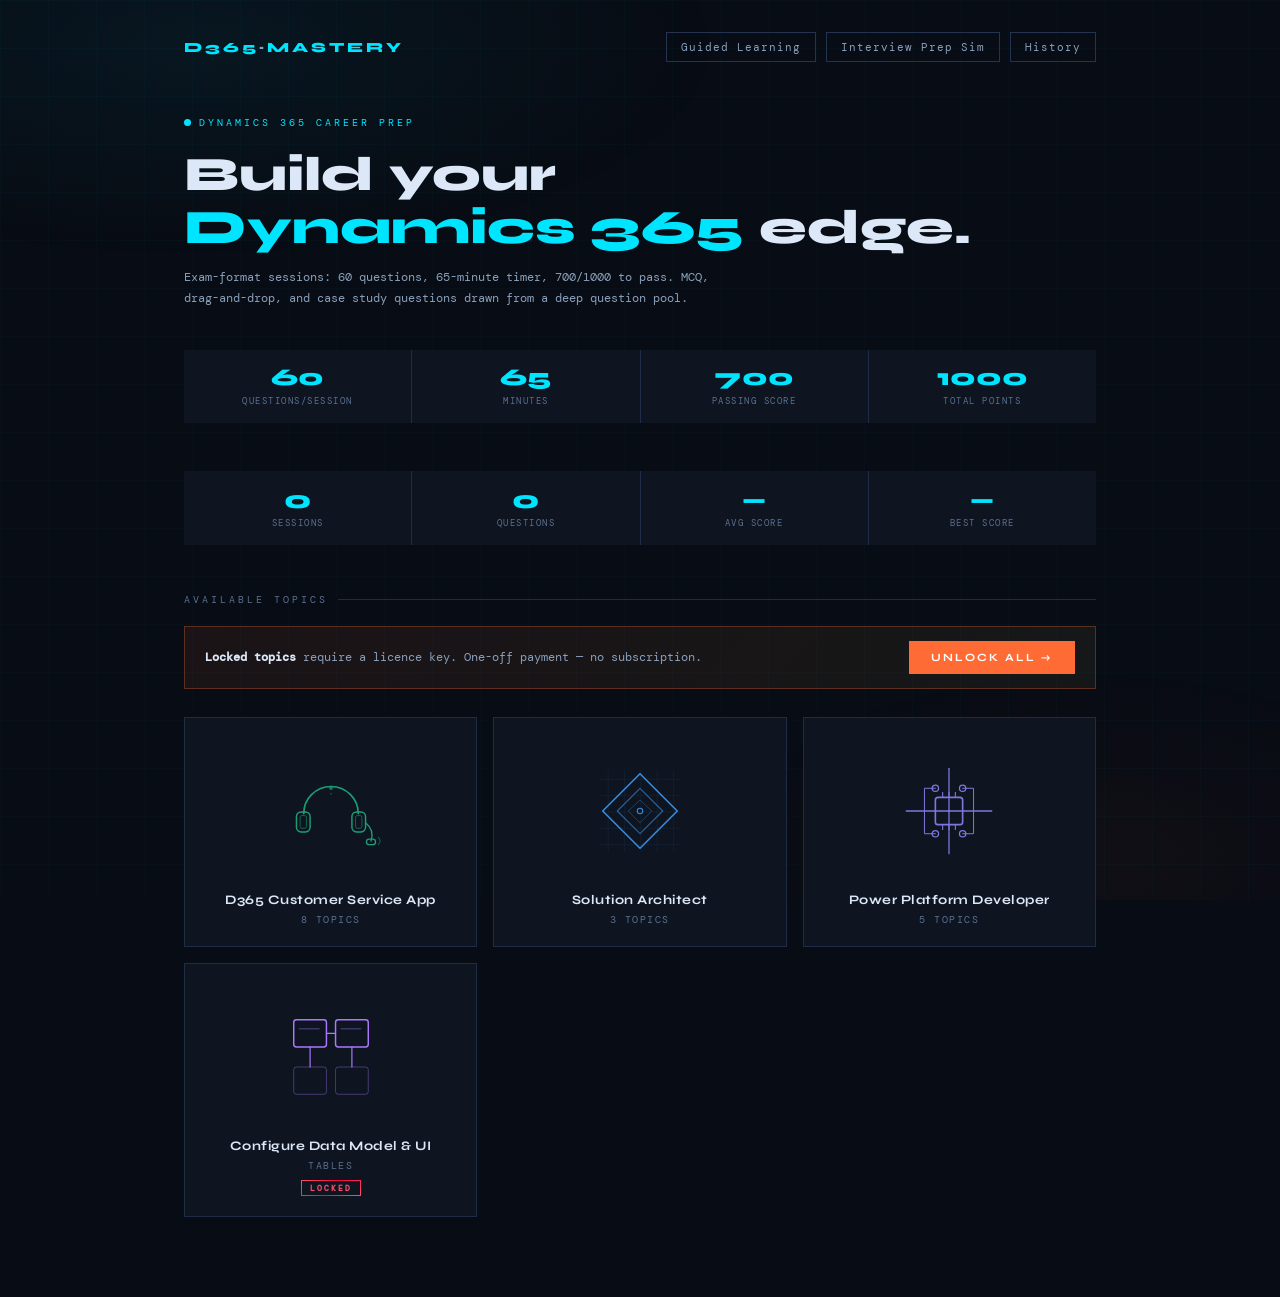
==== commit 4758a95c: "updated svg" ====
--- a/index.html
+++ b/index.html
@@ -50,7 +50,7 @@
 <div class="screen" id="subtopicScreen">
   <nav class="top-nav">
     <div class="nav-logo">D365<span>·</span>Mastery</div>
-    <div class="nav-actions">
+    <div class="nav-actions" id="subtopicNav">
       <button class="nav-btn" onclick="window.showHome()">← Home</button>
     </div>
   </nav>
@@ -440,6 +440,7 @@
 <script src="js/timer.js"></script>
 <script src="js/engine.js"></script>
 <script src="js/ui.js"></script>
+<script src="js/tiles.js"></script>
 <script src="js/interview.js"></script>
 <script src="js/app.js"></script>
 
--- a/css/styles.css
+++ b/css/styles.css
@@ -3154,4 +3154,935 @@
         transform: none;
         width: 100%;
     }
-}+}
+
+/* ═══════════════════════════════════════════════════════════════
+   QUIZ QUESTION BLOCK — styles for all question types
+   ═══════════════════════════════════════════════════════════════ */
+
+/* ── Question meta row ───────────────────────────────────────── */
+.q-meta-row {
+    display: flex;
+    align-items: center;
+    gap: 8px;
+    flex-wrap: wrap;
+    margin-bottom: 14px;
+}
+
+.q-tag-chip {
+    font-size: 9px;
+    letter-spacing: 1.5px;
+    text-transform: uppercase;
+    color: var(--muted);
+    border: 1px solid var(--border2);
+    padding: 2px 8px;
+}
+
+.pts-chip {
+    font-size: 9px;
+    letter-spacing: 1.5px;
+    text-transform: uppercase;
+    color: var(--accent2);
+    border: 1px solid rgba(255, 107, 53, 0.3);
+    padding: 2px 8px;
+    margin-left: auto;
+}
+
+/* ── Category tags ───────────────────────────────────────────── */
+.cat-tag {
+    font-size: 9px;
+    letter-spacing: 1.5px;
+    text-transform: uppercase;
+    padding: 2px 8px;
+    border: 1px solid;
+}
+
+.cat-delegable {
+    color: var(--correct);
+    border-color: rgba(127, 255, 107, 0.4);
+}
+
+.cat-nondelegable {
+    color: var(--wrong);
+    border-color: rgba(255, 77, 109, 0.4);
+}
+
+.cat-partial {
+    color: var(--warn);
+    border-color: rgba(255, 209, 102, 0.4);
+}
+
+.cat-general {
+    color: var(--muted2);
+    border-color: var(--border2);
+}
+
+/* ── Question text ───────────────────────────────────────────── */
+.question-text {
+    font-size: 14px;
+    line-height: 1.75;
+    color: var(--text);
+    margin-bottom: 20px;
+}
+
+.question-text strong {
+    color: var(--accent);
+}
+
+.question-text code {
+    font-family: 'Share Tech Mono', monospace;
+    font-size: 12px;
+    background: var(--surface2);
+    padding: 2px 6px;
+    color: var(--accent);
+}
+
+/* ── MCQ options ─────────────────────────────────────────────── */
+.options-grid {
+    display: flex;
+    flex-direction: column;
+    gap: 8px;
+}
+
+.opt-btn {
+    background: var(--surface);
+    border: 1px solid var(--border);
+    padding: 13px 17px;
+    cursor: pointer;
+    font-family: 'DM Mono', monospace;
+    font-size: 12px;
+    line-height: 1.5;
+    color: var(--text);
+    text-align: left;
+    width: 100%;
+    transition: all .15s;
+}
+
+.opt-btn:hover:not(:disabled) {
+    border-color: var(--accent);
+    background: var(--accent-dim);
+}
+
+.opt-btn:disabled {
+    cursor: default;
+}
+
+.opt-btn.correct {
+    border-color: var(--correct);
+    background: var(--correct-dim);
+}
+
+.opt-btn.wrong {
+    border-color: var(--wrong);
+    background: var(--wrong-dim);
+}
+
+.opt-btn.incorrect-reveal {
+    opacity: .55;
+}
+
+.opt-letter {
+    font-family: 'Syne', sans-serif;
+    font-weight: 800;
+    font-size: 10px;
+    color: var(--muted);
+    min-width: 18px;
+    flex-shrink: 0;
+    padding-top: 2px;
+}
+
+.opt-btn.correct .opt-letter {
+    color: var(--correct);
+}
+
+.opt-btn.wrong .opt-letter {
+    color: var(--wrong);
+}
+
+.opt-wrong-note {
+    font-size: 10px;
+    color: var(--wrong);
+    margin-top: 6px;
+    padding-left: 30px;
+    line-height: 1.5;
+    min-height: 0;
+}
+
+/* ── Feedback panel ──────────────────────────────────────────── */
+.feedback-panel {
+    display: none;
+    margin-top: 16px;
+    padding: 16px 20px;
+    border: 1px solid var(--border);
+    animation: fadeUp .2s ease;
+}
+
+.feedback-panel.show {
+    display: block;
+}
+
+.feedback-panel.fp-correct {
+    border-color: rgba(127, 255, 107, 0.3);
+    background: rgba(127, 255, 107, 0.05);
+}
+
+.feedback-panel.fp-wrong {
+    border-color: rgba(255, 77, 109, 0.3);
+    background: rgba(255, 77, 109, 0.05);
+}
+
+.feedback-panel.fp-partial {
+    border-color: rgba(255, 209, 102, 0.3);
+    background: rgba(255, 209, 102, 0.05);
+}
+
+.fb-label {
+    font-size: 9px;
+    letter-spacing: 2px;
+    text-transform: uppercase;
+    margin-bottom: 8px;
+    display: block;
+}
+
+.fb-label.c {
+    color: var(--correct);
+}
+
+.fb-label.w {
+    color: var(--wrong);
+}
+
+.fb-label.p {
+    color: var(--warn);
+}
+
+.fb-body {
+    font-size: 12px;
+    color: var(--muted2);
+    line-height: 1.75;
+    margin-bottom: 8px;
+}
+
+.fb-body strong {
+    color: var(--text);
+}
+
+.fb-pts {
+    font-size: 11px;
+    margin-top: 6px;
+}
+
+.ms-ref-btn {
+    display: none;
+    align-items: center;
+    gap: 6px;
+    margin-top: 10px;
+    font-size: 10px;
+    letter-spacing: 1px;
+    text-transform: uppercase;
+    color: var(--accent);
+    text-decoration: none;
+    border: 1px solid rgba(0, 229, 255, 0.3);
+    padding: 5px 12px;
+    width: fit-content;
+    transition: all .2s;
+}
+
+.ms-ref-btn:hover {
+    background: var(--accent-dim);
+    border-color: var(--accent);
+}
+
+/* ── Quiz action buttons ─────────────────────────────────────── */
+.q-actions {
+    display: flex;
+    gap: 10px;
+    margin-top: 20px;
+    flex-wrap: wrap;
+    align-items: center;
+}
+
+.btn-next.show {
+    display: inline-flex;
+}
+
+.btn-next {
+    display: none;
+}
+
+.btn-skip.hide {
+    display: none;
+}
+
+.btn-skip {
+    display: inline-flex;
+}
+
+.flag-btn {
+    font-family: 'DM Mono', monospace;
+    font-size: 14px;
+    background: transparent;
+    border: 1px solid var(--border2);
+    color: var(--muted);
+    padding: 9px 14px;
+    cursor: pointer;
+    transition: all .2s;
+    margin-left: auto;
+}
+
+.flag-btn:hover {
+    color: var(--warn);
+    border-color: rgba(255, 209, 102, 0.4);
+}
+
+.flag-btn.flagged {
+    color: var(--warn);
+    border-color: var(--warn);
+    background: rgba(255, 209, 102, 0.08);
+}
+
+.report-btn {
+    font-family: 'DM Mono', monospace;
+    font-size: 10px;
+    letter-spacing: 1px;
+    background: transparent;
+    border: 1px solid var(--border2);
+    color: var(--muted);
+    padding: 9px 14px;
+    cursor: pointer;
+    transition: all .2s;
+}
+
+.report-btn:hover {
+    color: var(--wrong);
+    border-color: rgba(255, 77, 109, 0.4);
+}
+
+/* ── Drag & Drop ─────────────────────────────────────────────── */
+.dd-layout {
+    display: flex;
+    flex-direction: column;
+    gap: 16px;
+}
+
+.dd-instruction {
+    font-size: 11px;
+    color: var(--muted2);
+    line-height: 1.7;
+    margin-bottom: 4px;
+}
+
+.dd-pool-label,
+.dd-zone-label {
+    font-size: 9px;
+    letter-spacing: 2px;
+    text-transform: uppercase;
+    color: var(--muted);
+    margin-bottom: 8px;
+}
+
+.dd-items-pool {
+    display: flex;
+    flex-wrap: wrap;
+    gap: 8px;
+    min-height: 48px;
+    padding: 8px;
+    background: var(--surface2);
+    border: 1px dashed var(--border2);
+}
+
+.dd-zones {
+    display: flex;
+    flex-direction: column;
+    gap: 10px;
+}
+
+.dd-zone {
+    background: var(--surface2);
+    border: 1px dashed var(--border2);
+    padding: 10px 14px;
+    min-height: 52px;
+    transition: all .15s;
+}
+
+.dd-zone.drag-over {
+    border-color: var(--accent);
+    background: var(--accent-dim);
+}
+
+.dd-item {
+    background: var(--surface);
+    border: 1px solid var(--border2);
+    padding: 8px 14px;
+    font-size: 11px;
+    cursor: grab;
+    user-select: none;
+    transition: all .15s;
+    display: flex;
+    align-items: center;
+    gap: 8px;
+}
+
+.dd-item:hover {
+    border-color: var(--muted2);
+}
+
+.dd-item.dragging {
+    opacity: .4;
+}
+
+.dd-placed-item {
+    background: var(--surface);
+    border: 1px solid var(--border2);
+    padding: 8px 14px;
+    font-size: 11px;
+    display: flex;
+    align-items: center;
+    justify-content: space-between;
+    gap: 8px;
+    margin-bottom: 6px;
+}
+
+.dd-placed-item.correct {
+    border-color: var(--correct);
+    background: var(--correct-dim);
+}
+
+.dd-placed-item.wrong {
+    border-color: var(--wrong);
+    background: var(--wrong-dim);
+}
+
+.dd-drag-handle {
+    color: var(--muted);
+    font-size: 12px;
+    cursor: grab;
+}
+
+.remove-x {
+    background: none;
+    border: none;
+    color: var(--muted);
+    cursor: pointer;
+    font-size: 14px;
+    padding: 0 4px;
+    line-height: 1;
+    transition: color .15s;
+}
+
+.remove-x:hover {
+    color: var(--wrong);
+}
+
+.dd-check-btn {
+    font-family: 'Syne', sans-serif;
+    font-weight: 700;
+    font-size: 11px;
+    letter-spacing: 2px;
+    text-transform: uppercase;
+    background: var(--accent);
+    color: #000;
+    border: none;
+    padding: 12px 24px;
+    cursor: pointer;
+    margin-top: 12px;
+    transition: all .2s;
+}
+
+.dd-check-btn:hover {
+    transform: translateY(-2px);
+    box-shadow: 0 6px 20px rgba(0, 229, 255, 0.3);
+}
+
+/* ── Case Study ──────────────────────────────────────────────── */
+.cs-sub-header {
+    display: flex;
+    align-items: center;
+    justify-content: space-between;
+    margin-bottom: 12px;
+    padding-bottom: 10px;
+    border-bottom: 1px solid var(--border);
+}
+
+.cs-sub-label {
+    font-size: 9px;
+    letter-spacing: 2px;
+    text-transform: uppercase;
+    color: var(--accent2);
+}
+
+.cs-sub-progress {
+    font-size: 9px;
+    color: var(--muted);
+    letter-spacing: 1px;
+}
+
+.sq-item {
+    display: flex;
+    gap: 8px;
+    align-items: flex-start;
+    padding: 6px 10px;
+    font-size: 11px;
+    color: var(--muted2);
+    cursor: pointer;
+    border: 1px solid transparent;
+    transition: all .15s;
+    margin-bottom: 4px;
+}
+
+.sq-item:hover {
+    border-color: var(--border2);
+    color: var(--text);
+}
+
+.sq-item.sq-current {
+    border-color: var(--accent2);
+    color: var(--text);
+    background: rgba(255, 107, 53, 0.06);
+}
+
+.sq-item.sq-done-pass {
+    border-color: rgba(127, 255, 107, 0.2);
+}
+
+.sq-item.sq-done-fail {
+    border-color: rgba(255, 77, 109, 0.2);
+}
+
+.scenario-label {
+    font-size: 9px;
+    letter-spacing: 2px;
+    text-transform: uppercase;
+    color: var(--accent2);
+    margin-bottom: 10px;
+    display: block;
+}
+
+.scenario-q-list {
+    margin-top: 16px;
+    padding-top: 16px;
+    border-top: 1px solid var(--border);
+}
+
+/* ── Report modal ────────────────────────────────────────────── */
+.rpt-modal-bg {
+    position: fixed;
+    inset: 0;
+    background: rgba(0, 0, 0, .88);
+    z-index: 9999;
+    display: flex;
+    align-items: center;
+    justify-content: center;
+    padding: 24px;
+}
+
+.rpt-modal {
+    background: var(--surface);
+    border: 1px solid var(--border2);
+    max-width: 460px;
+    width: 100%;
+    padding: 32px;
+    position: relative;
+}
+
+.rpt-close {
+    position: absolute;
+    top: 14px;
+    right: 16px;
+    background: none;
+    border: none;
+    color: var(--muted);
+    font-size: 18px;
+    cursor: pointer;
+    transition: color .2s;
+}
+
+.rpt-close:hover {
+    color: var(--text);
+}
+
+.rpt-eyebrow {
+    font-size: 9px;
+    letter-spacing: 3px;
+    text-transform: uppercase;
+    color: var(--warn);
+    margin-bottom: 10px;
+}
+
+.rpt-title {
+    font-family: 'Syne', sans-serif;
+    font-size: 1.2rem;
+    font-weight: 800;
+    margin-bottom: 6px;
+}
+
+.rpt-subtitle {
+    font-size: 11px;
+    color: var(--muted2);
+    line-height: 1.7;
+    margin-bottom: 20px;
+}
+
+.rpt-label {
+    display: block;
+    font-size: 10px;
+    letter-spacing: 1px;
+    text-transform: uppercase;
+    color: var(--muted);
+    margin-bottom: 6px;
+}
+
+.rpt-select,
+.rpt-textarea {
+    width: 100%;
+    background: var(--surface2);
+    border: 1px solid var(--border2);
+    color: var(--text);
+    font-family: 'DM Mono', monospace;
+    font-size: 12px;
+    padding: 10px 14px;
+    margin-bottom: 14px;
+    outline: none;
+    transition: border-color .2s;
+}
+
+.rpt-select:focus,
+.rpt-textarea:focus {
+    border-color: var(--accent);
+}
+
+.rpt-textarea {
+    resize: vertical;
+    min-height: 80px;
+}
+
+.rpt-charcount {
+    display: block;
+    font-size: 10px;
+    color: var(--muted);
+    text-align: right;
+    margin-top: -10px;
+    margin-bottom: 14px;
+}
+
+.rpt-submit {
+    width: 100%;
+    font-family: 'Syne', sans-serif;
+    font-weight: 700;
+    font-size: 11px;
+    letter-spacing: 2px;
+    text-transform: uppercase;
+    background: var(--accent);
+    color: #000;
+    border: none;
+    padding: 13px;
+    cursor: pointer;
+    transition: all .2s;
+}
+
+.rpt-submit:disabled {
+    opacity: .4;
+    cursor: not-allowed;
+}
+
+.rpt-submit:not(:disabled):hover {
+    transform: translateY(-2px);
+    box-shadow: 0 6px 20px rgba(0, 229, 255, 0.3);
+}
+
+.rpt-status {
+    font-size: 11px;
+    color: var(--correct);
+    margin-top: 10px;
+    text-align: center;
+    min-height: 16px;
+}
+
+/* ── Results screen additions ────────────────────────────────── */
+.pass-badge {
+    display: inline-block;
+    font-family: 'Syne', sans-serif;
+    font-size: 11px;
+    font-weight: 800;
+    letter-spacing: 2px;
+    text-transform: uppercase;
+    padding: 5px 14px;
+    border: 1px solid;
+    margin-bottom: 12px;
+}
+
+.pass-badge.pass {
+    color: var(--correct);
+    border-color: var(--correct);
+}
+
+.pass-badge.fail {
+    color: var(--wrong);
+    border-color: var(--wrong);
+}
+
+.breakdown-grid {
+    display: grid;
+    grid-template-columns: repeat(3, 1fr);
+    gap: 1px;
+    background: var(--border);
+    margin-bottom: 24px;
+}
+
+.bd-cell {
+    background: var(--surface);
+    padding: 16px 18px;
+    text-align: center;
+}
+
+.bd-n {
+    font-family: 'Syne', sans-serif;
+    font-size: 1.4rem;
+    font-weight: 800;
+    display: block;
+    line-height: 1;
+}
+
+.bd-l {
+    font-size: 9px;
+    color: var(--muted);
+    letter-spacing: 1.5px;
+    text-transform: uppercase;
+    margin-top: 5px;
+}
+
+.ci-bar-outer {
+    position: relative;
+    height: 16px;
+    margin-bottom: 10px;
+}
+
+.ci-bar-track {
+    position: absolute;
+    inset: 6px 0;
+    background: var(--border);
+    border-radius: 2px;
+}
+
+.ci-bar-range {
+    position: absolute;
+    top: 4px;
+    height: 8px;
+    background: rgba(0, 229, 255, 0.25);
+    border-radius: 2px;
+    transition: all .5s;
+}
+
+.ci-bar-point {
+    position: absolute;
+    top: 2px;
+    width: 4px;
+    height: 12px;
+    background: var(--accent);
+    border-radius: 2px;
+    transform: translateX(-2px);
+    transition: left .5s;
+}
+
+.ci-tick-labels {
+    display: flex;
+    justify-content: space-between;
+    font-size: 9px;
+    color: var(--muted);
+    margin-bottom: 12px;
+}
+
+.ci-stats {
+    display: grid;
+    grid-template-columns: repeat(3, 1fr);
+    gap: 1px;
+    background: var(--border);
+    margin-bottom: 12px;
+}
+
+.ci-stat {
+    background: var(--surface);
+    padding: 12px;
+    text-align: center;
+}
+
+.ci-stat-n {
+    font-family: 'Syne', sans-serif;
+    font-size: 1.1rem;
+    font-weight: 800;
+    display: block;
+}
+
+.ci-stat-l {
+    font-size: 9px;
+    color: var(--muted);
+    letter-spacing: 1px;
+    text-transform: uppercase;
+    margin-top: 4px;
+}
+
+.perf-item {
+    display: flex;
+    gap: 14px;
+    align-items: flex-start;
+    background: var(--surface);
+    border: 1px solid var(--border);
+    padding: 14px 18px;
+    margin-bottom: 8px;
+}
+
+.perf-icon {
+    font-size: 20px;
+    flex-shrink: 0;
+}
+
+.perf-area {
+    font-family: 'Syne', sans-serif;
+    font-size: 12px;
+    font-weight: 700;
+    margin-bottom: 4px;
+    color: var(--text);
+}
+
+.perf-why {
+    font-size: 11px;
+    color: var(--muted2);
+    line-height: 1.6;
+}
+
+.ri-icon {
+    font-size: 16px;
+    flex-shrink: 0;
+}
+
+.ri-q {
+    font-size: 11px;
+    color: var(--muted2);
+    line-height: 1.65;
+    flex: 1;
+}
+
+.ri-q strong {
+    color: var(--text);
+    display: block;
+    margin-bottom: 4px;
+    font-size: 12px;
+}
+
+.ri-ans {
+    font-size: 10px;
+    color: var(--correct);
+    margin-top: 4px;
+}
+
+.review-item {
+    display: flex;
+    gap: 14px;
+    background: var(--surface);
+    border: 1px solid var(--border);
+    padding: 14px 18px;
+    margin-bottom: 8px;
+}
+
+.session-card {
+    display: flex;
+    background: var(--surface);
+    border: 1px solid var(--border);
+    padding: 18px 20px;
+    margin-bottom: 10px;
+    gap: 16px;
+    align-items: center;
+    cursor: pointer;
+    transition: border-color .2s;
+}
+
+.session-card:hover {
+    border-color: var(--accent);
+}
+
+.sc-topic {
+    font-family: 'Syne', sans-serif;
+    font-size: 13px;
+    font-weight: 700;
+    margin-bottom: 4px;
+}
+
+.sc-meta {
+    font-size: 10px;
+    color: var(--muted);
+    letter-spacing: .5px;
+}
+
+.sc-score-block {
+    text-align: right;
+    flex-shrink: 0;
+}
+
+.sc-score {
+    font-family: 'Syne', sans-serif;
+    font-size: 1.5rem;
+    font-weight: 800;
+    line-height: 1;
+}
+
+.sc-pct {
+    font-size: 9px;
+    letter-spacing: 2px;
+    text-transform: uppercase;
+    display: block;
+    margin-top: 3px;
+}
+
+/* ── Mobile additions for quiz ───────────────────────────────── */
+@media (max-width: 768px) {
+    .q-actions {
+        flex-wrap: wrap;
+    }
+
+    .flag-btn {
+        margin-left: 0;
+    }
+
+    .dd-zones {
+        gap: 8px;
+    }
+
+    .breakdown-grid {
+        grid-template-columns: 1fr;
+    }
+
+    .ci-stats {
+        grid-template-columns: 1fr;
+    }
+}
+
+@media (max-width: 480px) {
+    .opt-btn {
+        font-size: 11px;
+        padding: 11px 14px;
+    }
+
+    .question-text {
+        font-size: 13px;
+    }
+
+    .dd-item {
+        font-size: 10px;
+    }
+}
+/* ── Locked tile badge ──────────────────────────────────────── */
+.gtile__lock-badge {
+    font-size: 8px;
+    letter-spacing: 2px;
+    text-transform: uppercase;
+    color: #ff4d6d;
+    border: 1px solid transparent;
+    background:
+        linear-gradient(var(--surface), var(--surface)) padding-box,
+        linear-gradient(135deg, #ff4d6d, #ff0040, #ff4d6d) border-box;
+    padding: 2px 8px;
+    margin-top: 8px;
+    border-radius: 0;
+    font-family: 'DM Mono', monospace;
+    font-weight: 600;
+}
